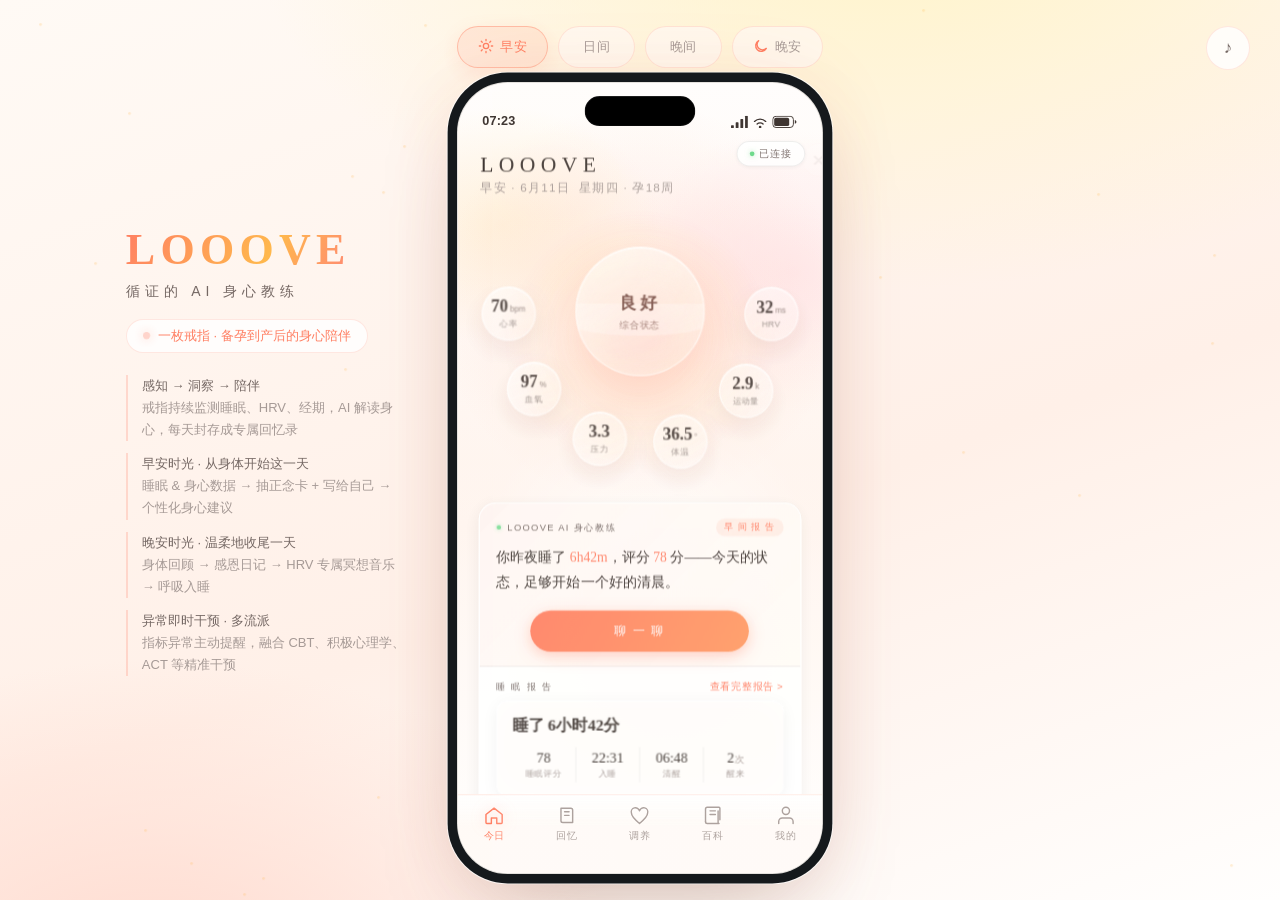
==== index.html @ c113769c "Add index.html redirect for GitHub Pages Co-Authored-By: Claude Opus 4.8 <noreply@anthropic.com>" ====
<!doctype html>
<html lang="zh-CN">
<head>
<meta charset="utf-8">
<meta name="viewport" content="width=device-width,initial-scale=1">
<title>LOOOVE · 循证 AI 身心教练 Demo</title>
<meta http-equiv="refresh" content="0; url=./LOOOVE-demo.html">
<link rel="canonical" href="./LOOOVE-demo.html">
</head>
<body style="font-family:system-ui,'PingFang SC','Microsoft YaHei',sans-serif;text-align:center;padding:64px 20px;color:#5a4a44">
正在进入 LOOOVE Demo……<br>
若没有自动跳转，请点击 <a href="./LOOOVE-demo.html">这里</a>。
</body>
</html>
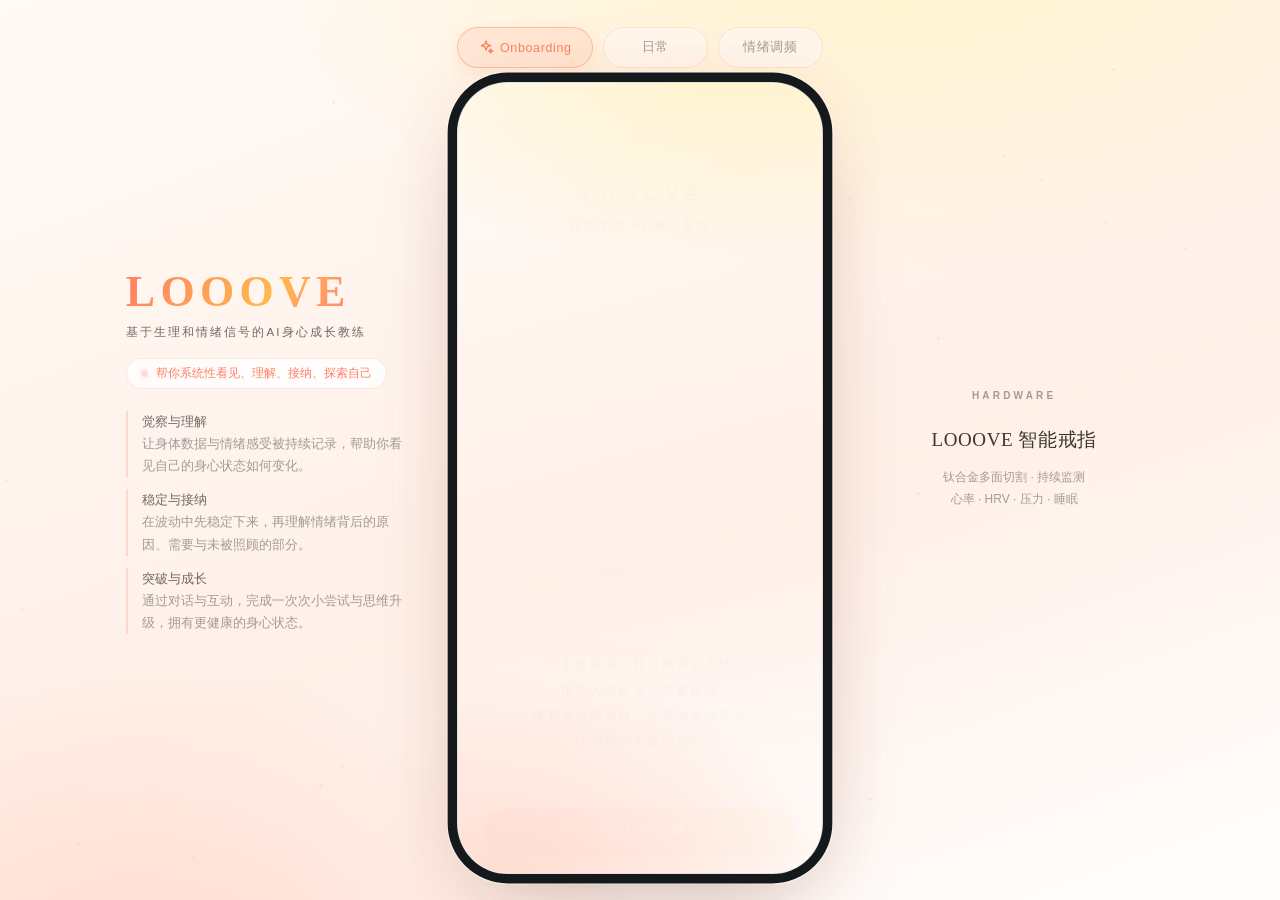
==== commit 4ad19624: "Update LOOOVE demo" ====
--- a/index.html
+++ b/index.html
@@ -3,7 +3,7 @@
 <head>
 <meta charset="utf-8">
 <meta name="viewport" content="width=device-width,initial-scale=1">
-<title>LOOOVE · 循证 AI 身心教练 Demo</title>
+<title>LOOOVE · AI 身心成长教练 Demo</title>
 <meta http-equiv="refresh" content="0; url=./LOOOVE-demo.html">
 <link rel="canonical" href="./LOOOVE-demo.html">
 </head>
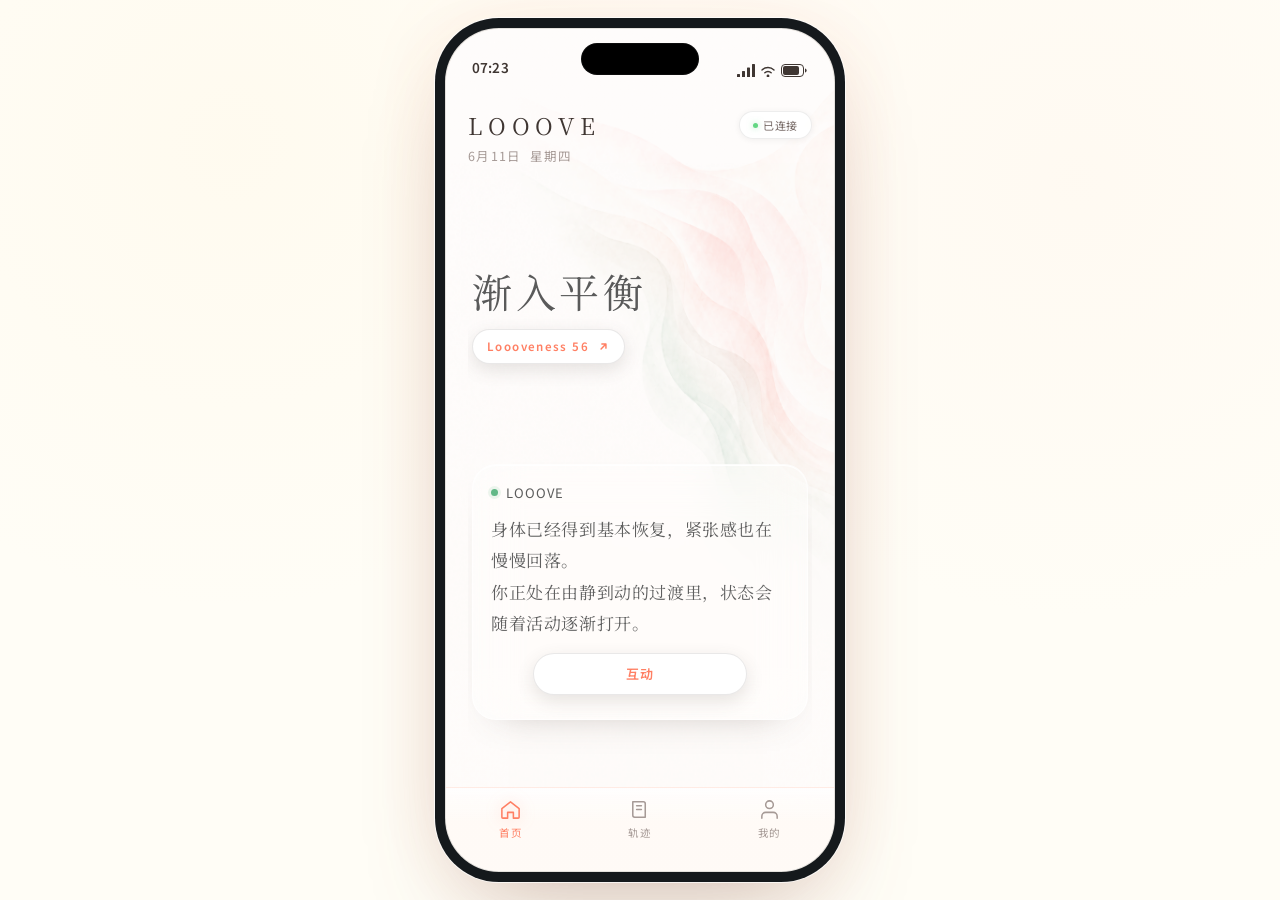
==== commit 39e124f1: "Update mind-body journey and portrait layout" ====
--- a/index.html
+++ b/index.html
@@ -1,14 +1,12810 @@
-<!doctype html>
+<!DOCTYPE html>
 <html lang="zh-CN">
 <head>
-<meta charset="utf-8">
-<meta name="viewport" content="width=device-width,initial-scale=1">
-<title>LOOOVE · AI 身心成长教练 Demo</title>
-<meta http-equiv="refresh" content="0; url=./LOOOVE-demo.html">
-<link rel="canonical" href="./LOOOVE-demo.html">
+<meta charset="UTF-8">
+<meta name="viewport" content="width=device-width, initial-scale=1.0">
+<title>LOOOVE · 循证 AI 身心教练 Demo</title>
+<link href="https://fonts.googleapis.com/css2?family=Cormorant+Garamond:wght@500;600&family=DM+Sans:wght@400;500;600&family=Noto+Serif+SC:wght@300;400;500;700&family=Noto+Sans+SC:wght@300;400;500&display=swap" rel="stylesheet">
+<style>
+:root{
+  --primary:#ff7f63;--secondary:#ffb84d;--accent:#5aa7ff;
+  --bg-deep:#fffaf5;--bg-mid:#fff0e8;
+  --text-primary:#3f3632;--text-secondary:#756864;--text-muted:#a69a96;
+  --glass-bg:rgba(255,255,255,.82);--glass-bg-2:rgba(255,248,243,.72);
+  --glass-border:rgba(255,127,99,.18);
+  --radius-sm:8px;--radius-md:16px;--radius-lg:24px;--radius-full:9999px;
+  --ease-smooth:cubic-bezier(.4,0,.2,1);--ease-bounce:cubic-bezier(.34,1.56,.64,1);
+  --transition-fast:.2s var(--ease-smooth);--transition-base:.4s var(--ease-smooth);
+  --transition-slow:.7s var(--ease-smooth);
+  --serif-en:'Cormorant Garamond',Georgia,serif;--sans-en:'DM Sans','Segoe UI',sans-serif;
+  --serif:'Noto Serif SC',serif;--sans:'Noto Sans SC',sans-serif;
+  --soft-page-bg:
+    radial-gradient(circle at 86% 16%,rgba(238,188,174,.12),transparent 34%),
+    radial-gradient(circle at 16% 72%,rgba(183,207,195,.09),transparent 36%),
+    radial-gradient(circle at 28% 10%,rgba(226,205,171,.08),transparent 30%),
+    linear-gradient(160deg,#fff,#fffdfb 58%,#fffaf7);
+  --wellbeing-sheet-top:25%;
+}
+*{margin:0;padding:0;box-sizing:border-box;-webkit-tap-highlight-color:transparent}
+html,body{height:100%}
+body{font-family:var(--sans);
+  background-color:#fffdf6;
+  background-image:
+    radial-gradient(circle at 18% 16%,rgba(255,238,203,.16),transparent 36%),
+    radial-gradient(circle at 84% 20%,rgba(255,226,211,.12),transparent 34%);
+  color:var(--text-primary);overflow:hidden;display:flex;align-items:center;justify-content:center}
+.stars{display:none;position:fixed;inset:0;pointer-events:none;z-index:0}
+.stars i{position:absolute;width:3px;height:3px;border-radius:50%;background:var(--secondary);
+  opacity:.22;animation:twinkle 4s ease-in-out infinite}
+@keyframes twinkle{0%,100%{opacity:.08;transform:scale(.8)}50%{opacity:.5;transform:scale(1.2)}}
+@keyframes fadeUp{from{opacity:0;transform:translateY(16px)}to{opacity:1;transform:translateY(0)}}
+@keyframes pageEnterStable{from{transform:translateY(10px)}to{transform:translateY(0)}}
+@keyframes slideInRight{from{opacity:0;transform:translateX(40px)}to{opacity:1;transform:translateX(0)}}
+@keyframes slideOutRight{from{opacity:1;transform:translateX(0)}to{opacity:0;transform:translateX(40px)}}
+@keyframes glowPulse{0%,100%{box-shadow:0 0 24px rgba(255,127,99,.22)}50%{box-shadow:0 0 44px rgba(255,127,99,.42)}}
+@keyframes bookBump{0%{transform:scale(1)}40%{transform:scale(1.12) rotate(-2deg)}100%{transform:scale(1)}}
+
+/* ===== 单手机舞台 ===== */
+.stage{display:flex;align-items:center;justify-content:center;min-height:100vh;width:100%;padding:20px;z-index:1}
+.center-col{display:flex;flex-direction:column;align-items:center;justify-content:center;gap:14px;z-index:2}
+
+/* 中英双语：手机外独立语言 Tab，不占用产品界面空间 */
+.language-switch{display:flex;align-items:center;justify-content:center;gap:3px;min-width:188px;
+  padding:4px;border:1px solid rgba(83,65,57,.10);border-radius:var(--radius-full);
+  background:rgba(255,255,255,.68);backdrop-filter:blur(18px) saturate(145%);
+  -webkit-backdrop-filter:blur(18px) saturate(145%);
+  box-shadow:0 12px 32px -22px rgba(84,61,51,.38),inset 0 1px 0 rgba(255,255,255,.92)}
+.language-switch button{min-width:88px;min-height:34px;padding:7px 15px;border:0;border-radius:var(--radius-full);
+  background:transparent;color:#9a8e89;font:600 11.5px/1 var(--sans-en);letter-spacing:.04em;
+  cursor:pointer;transition:color .2s var(--ease-smooth),background .2s var(--ease-smooth),
+  box-shadow .2s var(--ease-smooth),transform .2s var(--ease-smooth)}
+.language-switch button:hover{color:#574b47}
+.language-switch button:active{transform:scale(.97)}
+.language-switch button.on{background:#fff;color:#e66f56;box-shadow:0 4px 14px rgba(104,75,62,.12)}
+.language-switch button:focus-visible{outline:2px solid rgba(255,127,99,.48);outline-offset:2px}
+
+html[lang="en"]{--serif-en:'Cormorant Garamond',Georgia,serif;--sans-en:'DM Sans','Segoe UI',sans-serif;
+  --serif:var(--serif-en);--sans:var(--sans-en)}
+html[lang="en"] .app{font-family:var(--sans-en);letter-spacing:0}
+html[lang="en"] .serif,
+html[lang="en"] .onb-title,
+html[lang="en"] .onb-promise-title,
+html[lang="en"] .growth-title,
+html[lang="en"] .home-consultant-copy{font-family:var(--serif-en)}
+html[lang="en"] .onb-eyebrow,
+html[lang="en"] .sec-title,
+html[lang="en"] .home-brand-sub,
+html[lang="en"] .arc-label,
+html[lang="en"] .arc-key{letter-spacing:.08em}
+html[lang="en"] .onb-title{font-size:clamp(25px,7.2vw,31px);line-height:1.06}
+html[lang="en"] .onb-cover-copy{font-size:14px;line-height:1.95;letter-spacing:.01em}
+html[lang="en"] .onb-option{font-size:12.5px;line-height:1.45;min-height:48px}
+html[lang="en"] .onb-journey-step b{font-size:15px}
+html[lang="en"] .onb-journey-step span{font-size:10.5px}
+html[lang="en"] .home-consultant-copy{font-size:clamp(15px,3.9vw,16.5px);line-height:1.62}
+html[lang="en"] #t-diary .diary-hero h2{
+  font-size:28px;font-weight:600;line-height:1.08;letter-spacing:.025em
+}
+html[lang="en"] #t-diary .growth-title{
+  font-size:17px;font-weight:600;line-height:1.38;letter-spacing:.004em
+}
+html[lang="en"] #t-diary .growth-signal-preview span{font-size:11.5px;line-height:1.5}
+html[lang="en"] #t-diary .growth-summary-line{font-size:12.5px;line-height:1.55}
+html[lang="en"] .tabbar button{font-size:10px;letter-spacing:.01em}
+html[lang="en"] button,
+html[lang="en"] input,
+html[lang="en"] textarea{font-family:var(--sans-en)}
+html[lang="en"] .home-awareness-title{
+  align-self:flex-start;width:auto;max-width:100%;text-align:left;white-space:nowrap;
+  font-family:var(--serif-en);font-size:clamp(32px,9vw,40px);letter-spacing:.035em
+}
+
+/* 手机外选择器组 */
+.fp-group{display:flex;flex-direction:column;align-items:center;gap:9px}
+/* 日间/晚间 直接切换 */
+.fp-mode-row{display:flex;background:rgba(255,255,255,.55);border-radius:var(--radius-full);
+  border:1px solid rgba(0,0,0,.08);padding:3px;gap:2px;
+  box-shadow:0 1px 8px rgba(0,0,0,.06)}
+.fp-mode-btn{padding:7px 22px;border-radius:var(--radius-full);font-size:12px;letter-spacing:.08em;
+  color:var(--text-muted);background:transparent;border:none;cursor:pointer;
+  font-family:var(--sans);transition:all .22s;white-space:nowrap}
+.fp-mode-btn.on{background:white;color:var(--text-primary);
+  box-shadow:0 1px 6px rgba(0,0,0,.1)}
+/* 动线入口 */
+.flow-picker{display:flex;gap:10px;width:390px;max-width:96vw}
+.fp-btn{flex:1;padding:11px 20px;border-radius:var(--radius-full);font-size:12.5px;letter-spacing:.05em;
+  border:none;cursor:pointer;font-family:var(--sans);
+  transition:all var(--transition-base);color:#3d3936;background:#fff;
+  box-shadow:0 2px 14px rgba(118,90,65,.08);
+  white-space:nowrap}
+.fp-btn.on{background:#fff;color:#1f1d1b;
+  box-shadow:0 8px 24px rgba(171,126,84,.16);transform:translateY(-1px)}
+.fp-btn:hover:not(.on){color:#211f1d;box-shadow:0 5px 18px rgba(143,105,73,.12)}
+.fp-label{font-size:9.5px;letter-spacing:.1em;color:var(--text-muted);margin-top:-2px}
+
+/* ===== 手机 ===== */
+.phone-wrap{position:relative}
+.phone{width:390px;height:844px;position:relative;border-radius:54px;background:#fffaf6;
+  border:1px solid rgba(36,45,45,.12);
+  box-shadow:0 0 0 10px #15191c,0 0 0 11px rgba(255,255,255,.7),
+    0 42px 100px -28px rgba(125,91,74,.42),0 0 80px rgba(255,127,99,.14);
+  overflow:hidden;transform-origin:top left}
+.island{position:absolute;top:14px;left:50%;transform:translateX(-50%);
+  width:118px;height:32px;border-radius:20px;background:#000;z-index:90;
+  border:1px solid rgba(255,255,255,.05)}
+.app{position:absolute;inset:0;overflow:hidden;border-radius:54px;font-size:15px;--homeVisual:0;--homeBg:1}
+.app::before{content:'';position:absolute;inset:0;z-index:1;opacity:0;pointer-events:none;
+  background:
+    linear-gradient(180deg,rgba(255,252,249,.08),rgba(255,250,246,0) 28%,rgba(255,247,241,.16) 100%),
+    url('./背景图.png') center 42%/cover no-repeat;
+  transition:opacity .35s var(--ease-smooth)}
+.app.home-visual::before{opacity:calc(var(--homeVisual) * .64)}
+.app.home-visual .app-bg{opacity:var(--homeBg)}
+.app:not(.home-visual)::before{opacity:0;transition:none}
+.app:not(.home-visual) .app-bg{opacity:1;transition:none}
+.app-bg{position:absolute;inset:0;z-index:0;
+  background:var(--soft-page-bg);
+  transition:opacity .35s var(--ease-smooth)}
+.app-bg::after{display:none}
+.statusbar{position:absolute;top:0;left:0;right:0;height:56px;z-index:180;
+  display:flex;align-items:flex-end;justify-content:space-between;
+  padding:0 26px 8px;font-size:13.5px;font-weight:600;letter-spacing:.01em;
+  color:var(--text-primary)}
+.sb-icons{display:flex;align-items:center;gap:5px;color:var(--text-primary)}
+/* 品牌头行 */
+.home-brand-row{display:flex;align-items:center;justify-content:space-between;margin-bottom:4px}
+.home-brand-name{font-family:var(--serif);font-size:23px;font-weight:400;letter-spacing:.25em;color:var(--text-primary)}
+.home-conn-badge{display:flex;align-items:center;gap:5px;padding:5px 13px;
+  border-radius:var(--radius-full);background:rgba(255,255,255,.88);
+  border:1px solid rgba(0,0,0,.07);font-size:11px;color:var(--text-secondary);letter-spacing:.06em;
+  box-shadow:0 1px 6px rgba(0,0,0,.06)}
+.home-conn-badge::before{content:'';width:5px;height:5px;border-radius:50%;
+  flex-shrink:0;background:#62d783;box-shadow:0 0 6px rgba(98,215,131,.55)}
+.home-brand-sub{font-size:12.5px;color:var(--text-muted);letter-spacing:.1em;margin-bottom:4px}
+/* 今日建议 – 纵向计划列表 */
+.home-ext-list{display:flex;flex-direction:column;gap:8px;margin:10px 0 14px}
+.home-ext-item{padding:14px 16px 15px 16px;border-radius:14px;
+  background:linear-gradient(155deg,rgba(255,255,255,.55),rgba(255,248,242,.3));
+  backdrop-filter:blur(30px) saturate(195%);
+  -webkit-backdrop-filter:blur(30px) saturate(195%);
+  border:1px solid rgba(255,255,255,.9);
+  box-shadow:0 8px 24px rgba(180,135,115,.13),inset 0 1px 0 rgba(255,255,255,.92);
+  position:relative}
+/* AI 报告子卡 (可点击进详情, 在 ai-section 内) */
+.ai-report-card{border-radius:12px;padding:14px 16px;
+  background:rgba(255,252,248,.58);
+  backdrop-filter:blur(20px) saturate(160%);
+  -webkit-backdrop-filter:blur(20px) saturate(160%);
+  border:1px solid rgba(255,255,255,.78);
+  box-shadow:0 4px 18px rgba(0,0,0,.06),inset 0 1px 0 rgba(255,255,255,.88);
+  cursor:pointer;transition:background .15s}
+.ai-report-card:active{background:rgba(255,255,255,.95)}
+/* 报告卡标题行：标签 + "查看" 右对齐，同一行 */
+.arc-header-row{display:flex;align-items:center;justify-content:space-between;margin-bottom:8px}
+.arc-header-row .arc-label{margin-bottom:0}
+.arc-header-row .arc-more{margin-top:0;font-size:10.5px}
+.arc-label{font-size:10px;letter-spacing:.18em;color:var(--text-secondary);margin-bottom:8px;
+  font-weight:500;display:flex;align-items:center;gap:7px}
+.arc-main{font-family:var(--serif);font-size:17px;font-weight:600;color:var(--text-primary);margin-bottom:12px}
+.arc-stats{display:flex}
+.arc-stat{flex:1;text-align:center;padding:2px 0}
+.arc-stat+.arc-stat{border-left:1px solid rgba(0,0,0,.06)}
+.arc-val{font-family:var(--serif);font-size:15px;color:var(--text-primary);line-height:1.2;margin-bottom:3px}
+.arc-val small{font-family:var(--sans);font-size:9.5px;color:var(--text-muted);margin-left:1px}
+.arc-key{font-size:8.5px;letter-spacing:.1em;color:var(--text-muted)}
+.arc-more{font-size:11px;color:var(--primary);text-align:right;margin-top:10px;letter-spacing:.04em}
+.arc-note{font-size:12px;color:var(--text-secondary);line-height:1.7;
+  margin-top:10px;padding-top:10px;border-top:1px solid rgba(0,0,0,.055)}
+.arc-note em{font-style:normal;color:var(--primary)}
+.hei-cat{display:inline-flex;align-items:center;
+  padding:2px 10px 3px;border-radius:100px;margin-bottom:8px;
+  font-size:9.5px;letter-spacing:.1em;font-weight:500}
+.cat-food{background:rgba(255,127,99,.12);color:rgba(195,65,42,.88);border:1px solid rgba(255,127,99,.3)}
+.cat-move{background:rgba(255,178,80,.12);color:rgba(182,108,22,.9);border:1px solid rgba(255,178,80,.3)}
+.cat-mood{background:rgba(245,110,148,.12);color:rgba(188,55,92,.88);border:1px solid rgba(245,110,148,.3)}
+.cat-wiki{background:rgba(218,148,172,.12);color:rgba(162,82,115,.88);border:1px solid rgba(218,148,172,.3)}
+.cat-trace{background:rgba(200,158,182,.12);color:rgba(148,82,118,.88);border:1px solid rgba(200,158,182,.3)}
+.hei-title{font-family:var(--serif);font-size:15.5px;font-weight:600;
+  color:var(--text-primary);line-height:1.35;margin-bottom:5px}
+.hei-body{font-size:12.5px;color:var(--text-secondary);line-height:1.75}
+.hei-body em{font-style:normal;color:var(--primary)}
+
+/* ===== Tab 页 ===== */
+.tabpage{position:absolute;top:56px;left:0;right:0;bottom:84px;z-index:10;
+  display:none;flex-direction:column;overflow:hidden;padding:14px 22px 30px;scrollbar-width:none}
+.tabpage::-webkit-scrollbar{display:none}
+.tabpage>*{flex-shrink:0}
+.tabpage.on{display:flex;animation:pageEnterStable .28s var(--ease-smooth)}
+.tabpage>.diary-hero,.tabpage>.prac-head,.tabpage>.wiki-head{position:absolute;top:14px;left:22px;right:22px;z-index:55;margin:0;padding:4px 0 12px}
+.tab-scroll-area{position:absolute;left:22px;right:22px;top:74px;bottom:0;overflow-y:auto;overflow-x:hidden;padding-bottom:30px;scrollbar-width:none}
+.tab-scroll-area::-webkit-scrollbar{display:none}
+/* 百科模块暂时隐藏，保留代码方便后续恢复 */
+#t-wiki,.tabbar button[data-tab="t-wiki"]{display:none!important}
+
+/* 底部导航 */
+.tabbar{position:absolute;left:0;right:0;bottom:0;height:84px;z-index:70;
+  display:flex;align-items:flex-start;padding-top:10px;
+  background:linear-gradient(180deg,rgba(255,255,255,.78),rgba(255,250,246,.98) 40%);
+  border-top:1px solid rgba(255,127,99,.12)}
+.tabbar button{flex:1;background:none;border:none;cursor:pointer;
+  display:flex;flex-direction:column;align-items:center;gap:4px;
+  color:var(--text-muted);font-family:var(--sans);font-size:10.5px;letter-spacing:.05em;
+  transition:color var(--transition-fast)}
+.tabbar button svg{width:23px;height:23px;stroke:currentColor;fill:none;stroke-width:1.6;
+  stroke-linecap:round;stroke-linejoin:round;transition:all var(--transition-fast)}
+.tabbar button.on{color:var(--primary)}
+.tabbar button.on svg{filter:drop-shadow(0 0 8px rgba(255,127,99,.35))}
+
+/* ===== 通用组件 ===== */
+.serif{font-family:var(--serif)}
+.card{background:rgba(255,255,255,.76);border:1px solid var(--glass-border);
+  border-radius:var(--radius-lg);padding:18px;margin-bottom:14px}
+.sec-title{font-size:12px;letter-spacing:.25em;color:var(--text-muted);margin:14px 2px 10px;flex-shrink:0}
+.badge{display:inline-block;font-size:10px;letter-spacing:.12em;padding:3px 10px;
+  border-radius:var(--radius-full);background:rgba(255,127,99,.12);color:var(--primary);
+  border:1px solid rgba(255,127,99,.24)}
+.badge.green{background:rgba(90,167,255,.1);color:var(--accent);border-color:rgba(90,167,255,.24)}
+.badge.rose{background:rgba(255,107,138,.1);color:#ff6b8a;border-color:rgba(255,107,138,.24)}
+.btn{font-family:var(--sans);border:none;cursor:pointer;user-select:none;
+  padding:15px 26px;border-radius:var(--radius-full);font-size:15.5px;font-weight:500;
+  background:linear-gradient(120deg,#ff7f63,#ff9b63);color:#fffaf7;
+  box-shadow:0 8px 28px rgba(255,127,99,.28);
+  transition:transform var(--transition-fast),box-shadow var(--transition-fast);letter-spacing:.05em}
+.btn:hover{transform:translateY(-2px)}
+.btn:active{transform:scale(.97)}
+.btn.ghost{background:transparent;color:var(--text-secondary);box-shadow:none;
+  border:1px solid var(--glass-border);font-weight:400}
+.btn:disabled{opacity:.35;pointer-events:none}
+.btn.sm{padding:10px 20px;font-size:13.5px}
+
+/* Pure color icons for app UI; wiki keeps its original emoji markers. */
+.icon{display:inline-flex;width:20px;height:20px;align-items:center;justify-content:center;
+  color:var(--primary);vertical-align:-4px;flex-shrink:0}
+.icon svg{width:100%;height:100%;stroke:currentColor;fill:none;stroke-width:2;
+  stroke-linecap:round;stroke-linejoin:round}
+.icon.sm{width:16px;height:16px;vertical-align:-3px}
+.icon.lg{width:24px;height:24px}
+.icon.xl{width:58px;height:58px}
+.icon.fill svg .fill{fill:currentColor;stroke:none}
+.fp-btn .icon{margin-right:6px}
+.hs-ico,.ts-ico,.e-moon,.ci-ico,.p-ico,.mm-ico,.emo,.pi-ico,.gn-moon{color:var(--primary)}
+
+/* Toast */
+.toast{position:absolute;left:50%;bottom:110px;transform:translateX(-50%) translateY(20px);
+  z-index:95;padding:12px 22px;border-radius:var(--radius-full);font-size:13.5px;
+  background:rgba(63,54,50,.95);border:1px solid rgba(255,127,99,.35);color:#fffaf7;
+  opacity:0;pointer-events:none;transition:all .45s var(--ease-smooth);white-space:nowrap;
+  box-shadow:0 10px 40px rgba(0,0,0,.5)}
+.toast.show{opacity:1;transform:translateX(-50%) translateY(0)}
+.toast b{color:var(--primary);font-weight:500}
+
+/* ===== 健康球体仪表盘 ===== */
+.health-sphere-wrap{display:flex;flex-direction:column;align-items:center;margin-bottom:14px;margin-top:0}
+.health-sphere{position:relative;width:340px;height:304px;flex-shrink:0}
+.health-sphere::before{content:'';position:absolute;left:24px;right:24px;top:4px;bottom:8px;border-radius:50%;
+  background:
+    radial-gradient(circle at 50% 48%,rgba(255,151,137,.14),rgba(255,200,190,.09) 38%,rgba(255,255,255,0) 74%),
+    radial-gradient(circle at 32% 42%,rgba(255,226,168,.18),rgba(255,255,255,0) 62%),
+    radial-gradient(circle at 64% 42%,rgba(255,190,202,.08),rgba(255,255,255,0) 64%);
+  filter:blur(18px);opacity:.95}
+.hs-center{position:absolute;left:101px;top:48px;width:138px;height:138px;border-radius:50%;
+  background:linear-gradient(155deg,rgba(255,255,255,.66),rgba(255,241,232,.28));
+  border:1px solid rgba(255,255,255,.7);
+  -webkit-backdrop-filter:blur(16px);backdrop-filter:blur(16px);
+  box-shadow:inset 0 1px 1px rgba(255,255,255,.82),0 22px 48px rgba(255,127,99,.16);
+  display:flex;flex-direction:column;align-items:center;justify-content:center;gap:5px;cursor:pointer;overflow:hidden}
+.hs-center::before{content:'';position:absolute;left:-12px;right:-12px;top:60px;height:34px;
+  background:rgba(255,255,255,.26);border-radius:0 0 50% 50%}
+.hsc-status{position:relative;font-family:var(--serif);font-size:18px;font-weight:700;color:#7a5046;letter-spacing:.18em}
+.hsc-sub{position:relative;font-size:10px;color:rgba(122,80,70,.72);letter-spacing:.06em}
+.hs-ring,.hs-ring2{display:none}
+/* 气泡漂浮动画 */
+@keyframes floatA{0%,100%{transform:translateY(0)}50%{transform:translateY(-5px)}}
+@keyframes floatB{0%,100%{transform:translateY(-3px)}50%{transform:translateY(4px)}}
+@keyframes floatC{0%,100%{transform:translateY(3px)}50%{transform:translateY(-4px)}}
+@keyframes floatD{0%,100%{transform:translateY(-2px)}55%{transform:translateY(5px)}}
+.hs-center{animation:floatB 6.2s ease-in-out infinite}
+.hs-bubble{position:absolute;width:58px;height:58px;border-radius:50%;
+  background:linear-gradient(150deg,rgba(255,255,255,.6),rgba(255,246,238,.26));
+  border:1px solid rgba(255,255,255,.7);
+  -webkit-backdrop-filter:blur(14px);backdrop-filter:blur(14px);
+  box-shadow:inset 0 1px 1px rgba(255,255,255,.8),0 12px 28px rgba(154,93,71,.12);
+  display:flex;flex-direction:column;align-items:center;justify-content:center;gap:1px;
+  transition:all var(--transition-fast);cursor:default}
+.hs-bubble:hover{border-color:rgba(255,255,255,.7);transform:scale(1.05)}
+.hsb-val{font-family:var(--serif);font-size:18px;font-weight:700;line-height:1;color:#463a36}
+.hsb-val small{font-family:var(--sans);font-size:8.5px;font-weight:400;color:#8e7e78;margin-left:2px}
+.hsb-label{font-size:9px;color:#9b8f8a;letter-spacing:.04em;margin-top:3px}
+.sphere-hint{display:none}
+
+/* ===== 首页自我入口 ===== */
+#t-home{padding:0 0 30px}
+#home-morn,#home-eve{position:relative;height:100%;min-height:0;padding-top:0;overflow:hidden}
+#home-morn>.greet-row,#home-eve>.greet-row{position:absolute!important;top:24px;left:22px;right:22px;z-index:55;margin:0}
+#home-morn>.greet-row .app-conn,#home-eve>.greet-row .app-conn{top:2px}
+.diary-hero .app-conn,.wiki-head .app-conn,.prac-head .app-conn{top:2px}
+.home-scroll-area{position:absolute;left:0;right:0;top:104px;bottom:0;overflow-y:hidden;overflow-x:hidden;
+  padding:0 22px 30px;scrollbar-width:none;overscroll-behavior:none;touch-action:none}
+.home-scroll-area::-webkit-scrollbar{display:none}
+.home-orbit-wrap{position:relative;height:600px;margin:0;display:flex;flex-direction:column;align-items:stretch;--homeGather:0}
+.home-orbit-scene{position:relative;width:100%;height:100%;margin:0;overflow:hidden;border-radius:0}
+.home-figure{display:none;position:absolute;inset:0;width:100%;height:100%;pointer-events:none}
+.home-figure img{width:100%;height:100%;object-fit:cover;object-position:center top;display:block;
+  filter:saturate(.98) contrast(.98)}
+.home-figure::after{content:'';position:absolute;inset:0;
+  background:linear-gradient(180deg,rgba(255,250,246,.08) 0%,rgba(255,250,246,0) 36%,rgba(255,247,241,.5) 100%);
+  pointer-events:none}
+.home-orbit-btn{position:absolute;width:98px;height:98px;border-radius:50%;border:1px solid rgba(255,255,255,.78);
+  background:linear-gradient(145deg,rgba(255,255,255,.58),rgba(255,245,239,.28));
+  -webkit-backdrop-filter:blur(20px) saturate(155%);backdrop-filter:blur(20px) saturate(155%);
+  box-shadow:inset 0 1px 0 rgba(255,255,255,.82),0 14px 30px -24px rgba(125,91,74,.62);
+  color:#625753;font-size:12.5px;line-height:1.42;font-family:var(--serif);font-weight:700;letter-spacing:.08em;
+  display:flex;align-items:center;justify-content:center;text-align:center;padding:0 14px;cursor:pointer;
+  transition:background .25s,opacity .18s linear;will-change:transform,opacity;
+  opacity:calc(1 - var(--homeGather))}
+.home-orbit-btn:hover{border-color:rgba(255,255,255,.78)}
+.home-orbit-btn.body{left:0;top:160px;animation:homeOrbFloatA 6.8s ease-in-out infinite}
+.home-orbit-btn.mind{right:0;top:216px;animation:homeOrbFloatB 7.4s ease-in-out infinite .55s}
+.home-orbit-btn.question{left:0;bottom:76px;animation:homeOrbFloatC 7.1s ease-in-out infinite .25s}
+.home-orbit-btn.explore{right:0;bottom:16px;animation:homeOrbFloatD 7.8s ease-in-out infinite .8s}
+.home-orbit-btn.xiaoha{left:48%;top:280px;transform:translateX(-50%);
+  animation:homeOrbFloatX 7.2s ease-in-out infinite .35s}
+.home-orbit-wrap.gathering .home-orbit-btn{animation:none}
+.home-awareness-card{position:absolute;inset:0;display:flex;flex-direction:column;align-items:flex-start;
+  padding:36px 4px 26px;color:#5a5a5a;font-family:var(--serif)}
+.home-awareness-status{margin-top:42px;display:flex;flex-direction:column;align-items:flex-start}
+.home-awareness-title{border:0;background:transparent;padding:0;color:#5a5a5a;font-family:var(--serif);
+  font-size:clamp(31px,9vw,40px);font-weight:400;letter-spacing:.09em;line-height:1.2;cursor:pointer;
+  text-shadow:0 1px 0 rgba(255,255,255,.86);transition:transform .22s var(--ease-smooth),color .22s var(--ease-smooth)}
+.home-awareness-title:hover{color:#3f3f3f;transform:translateY(-1px)}
+.home-awareness-title:active{transform:scale(.98)}
+.home-awareness-score{display:inline-flex;align-items:center;gap:8px;margin-top:14px;padding:8px 14px 9px;
+  border:1px solid rgba(76,68,64,.12);border-radius:var(--radius-full);background:#fff;
+  color:var(--primary);font-family:var(--sans);font-size:11.5px;font-weight:600;letter-spacing:.12em;cursor:pointer;
+  box-shadow:0 6px 18px rgba(79,68,63,.14),inset 0 1px 0 rgba(255,255,255,.96);
+  transition:transform .2s ease,background .2s ease,color .2s ease,box-shadow .2s ease}
+.home-awareness-score:hover{background:#fff;color:#ee6f55;transform:translateY(-1px);box-shadow:0 9px 22px rgba(79,68,63,.18),inset 0 1px 0 rgba(255,255,255,.96)}
+.home-awareness-score:active{transform:scale(.97)}
+.home-awareness-score svg{width:13px;height:13px;fill:none;stroke:currentColor;stroke-width:1.8;
+  stroke-linecap:round;stroke-linejoin:round}
+.home-consultant{margin-top:100px;width:100%;padding:18px 18px 24px;display:flex;flex-direction:column;
+  align-items:stretch;background:rgba(255,255,255,.30);border:1px solid rgba(255,255,255,.56);border-radius:24px;
+  box-shadow:0 16px 38px -28px rgba(86,72,66,.42),inset 0 1px 0 rgba(255,255,255,.9);
+  -webkit-backdrop-filter:blur(22px) saturate(140%);backdrop-filter:blur(22px) saturate(140%)}
+.home-consultant-label{margin-bottom:11px;color:#5c5c5c;font-family:var(--sans);
+  font-size:13px;font-weight:400;letter-spacing:.08em;display:flex;align-items:center;gap:8px}
+.home-consultant-label::before{content:"";width:7px;height:7px;flex:0 0 7px;border-radius:50%;
+  background:#62b887;box-shadow:0 0 0 3px rgba(98,184,135,.12)}
+.home-consultant-copy{min-height:7.4em;color:#5f5f5f;font-size:clamp(15px,4.1vw,17px);line-height:1.85;letter-spacing:.035em}
+.home-consultant-next{align-self:center;width:72%;min-width:0;height:42px;margin-top:14px;padding:0 15px;border:1px solid rgba(76,68,64,.12);
+  border-radius:999px;background:#fff;color:var(--primary);display:inline-flex;align-items:center;
+  justify-content:center;gap:0;font-family:var(--sans);font-size:13px;font-weight:600;letter-spacing:.08em;cursor:pointer;
+  box-shadow:0 6px 18px rgba(79,68,63,.14),inset 0 1px 0 rgba(255,255,255,.96);
+  transition:transform .2s var(--ease-smooth),background .2s ease,color .2s ease,box-shadow .2s ease}
+.home-consultant-next:hover{background:#fff;color:#ee6f55;transform:translateY(-1px);box-shadow:0 9px 22px rgba(79,68,63,.18),inset 0 1px 0 rgba(255,255,255,.96)}
+.home-consultant-next:active{transform:scale(.96)}
+.home-consultant-next svg{width:13px;height:13px;flex:0 0 13px;fill:none;stroke:currentColor;stroke-width:1.8;
+  stroke-linecap:round;stroke-linejoin:round}
+.home-awareness-placeholder-body{position:absolute;inset:118px 24px 30px}
+
+/* ===== 互动 · Personalized Life Consultant ===== */
+#homeAwarenessPlaceholder{padding:0;--consultant-ink:#5f5f5f;--consultant-muted:#9a918d;--consultant-accent:var(--primary);background:
+  radial-gradient(circle at 92% 8%,rgba(244,190,174,.15),transparent 31%),
+  radial-gradient(circle at 4% 58%,rgba(181,207,194,.1),transparent 34%),
+  linear-gradient(168deg,#fff 0%,#fffdfb 58%,#fff8f4 100%)}
+#homeAwarenessPlaceholder .sr-topbar{height:56px;background:transparent;
+  border-bottom:0}
+#homeAwarenessPlaceholder .sr-toptitle{font-family:var(--sans);font-size:14px;font-weight:700;letter-spacing:.12em}
+.consultant-search-btn{width:28px;height:36px;flex:0 0 28px;border:0;background:transparent;color:var(--consultant-ink);display:flex;align-items:center;justify-content:center;cursor:pointer;padding:0;transition:color .2s ease,transform .2s ease}
+.consultant-search-btn:hover{color:var(--consultant-accent);transform:translateY(-1px)}
+.consultant-search-btn:active{transform:scale(.94)}
+.consultant-search-btn svg{width:18px;height:18px;fill:none;stroke:currentColor;stroke-width:1.7;stroke-linecap:round;stroke-linejoin:round}
+.consultant-agent-presence{display:flex;align-items:center;justify-content:center;gap:5px;margin-top:4px;
+  color:var(--consultant-muted);font-size:8.5px;font-weight:500;letter-spacing:.08em}
+.consultant-agent-presence i{width:5px;height:5px;border-radius:50%;background:#63bd86;
+  box-shadow:0 0 0 3px rgba(99,189,134,.11)}
+.home-awareness-placeholder-body.consultant-agent-body{inset:120px 0 0;overflow:hidden}
+.consultant-agent-feed{position:absolute;inset:0 0 78px;overflow-y:auto;overflow-x:hidden;
+  padding:14px 20px 34px;scrollbar-width:none;overscroll-behavior:contain;
+  color:var(--consultant-ink);font-family:var(--serif)}
+.consultant-agent-feed::-webkit-scrollbar{display:none}
+.consultant-day-marker{display:flex;justify-content:center;margin:2px 0 18px}
+.consultant-day-marker span{padding:5px 12px;border-radius:999px;background:rgba(255,255,255,.56);color:var(--consultant-muted);
+  font-family:var(--sans);font-size:9px;font-weight:500;letter-spacing:.08em;box-shadow:0 6px 18px rgba(110,88,78,.06)}
+.consultant-agent-message{margin-bottom:18px;animation:consultantMessageIn .38s var(--ease-smooth) both}
+.consultant-agent-meta{display:flex;align-items:center;gap:8px;margin:0 2px 8px;color:var(--consultant-muted);font-family:var(--sans);font-size:10px;letter-spacing:.06em}
+.consultant-agent-avatar{width:22px;height:22px;border-radius:50%;display:flex;align-items:center;justify-content:center;
+  background:rgba(255,255,255,.46);border:1px solid rgba(255,255,255,.82);color:var(--consultant-accent)}
+.consultant-agent-avatar svg{width:12px;height:12px;fill:none;stroke:currentColor;stroke-width:1.6;stroke-linecap:round;stroke-linejoin:round}
+.consultant-agent-meta b{font-weight:700;color:var(--consultant-ink)}
+.consultant-agent-meta time{margin-left:auto;color:var(--consultant-muted);font-size:8.5px}
+.consultant-agent-feed .consultant-keyword{display:inline;margin:0;color:var(--consultant-accent);font-weight:400;font-style:normal}
+.consultant-dispatch-card,.consultant-analysis-card{position:relative;overflow:hidden;padding:18px 16px;border-radius:24px;background:rgba(255,255,255,.68);
+  backdrop-filter:blur(22px);-webkit-backdrop-filter:blur(22px);border:1px solid rgba(255,255,255,.94);
+  box-shadow:0 14px 34px rgba(110,88,78,.11),inset 0 1px 0 rgba(255,255,255,.96)}
+.consultant-report-kicker{display:flex;align-items:center;justify-content:space-between;margin-bottom:6px;
+  color:var(--consultant-accent);font-family:var(--sans);font-size:9px;font-weight:700;letter-spacing:.14em}
+.consultant-report-kicker span{color:var(--consultant-muted);font-size:8px;font-weight:500;letter-spacing:.06em}
+.consultant-report-title{font-family:var(--serif);font-size:14px;font-weight:600;line-height:1.45;color:var(--consultant-ink);white-space:nowrap;letter-spacing:0}
+.consultant-report-dashboard{display:flex;flex-direction:column;gap:8px;margin-top:15px}
+.consultant-primary-metrics{display:grid;grid-template-columns:repeat(2,1fr);gap:8px}
+.consultant-primary-metric{min-width:0;min-height:68px;padding:10px 14px;background:transparent;display:flex;flex-direction:column;justify-content:center}
+.consultant-primary-metric+ .consultant-primary-metric{border-left:1px solid rgba(95,95,95,.10)}
+.consultant-data-label{color:var(--consultant-muted);font-family:var(--sans);font-size:10.5px;font-weight:500;letter-spacing:.02em;white-space:nowrap}
+.consultant-primary-value{margin-top:6px;color:var(--consultant-ink);font-family:var(--sans);font-size:22px;line-height:1;font-weight:600;letter-spacing:-.03em;white-space:nowrap}
+.consultant-primary-value small{margin-left:2px;color:var(--consultant-muted);font-size:10px;font-weight:500;letter-spacing:0}
+.consultant-secondary-metrics{display:grid;grid-template-columns:repeat(3,1fr);gap:1px;padding:13px 0 4px;border-top:1px solid rgba(95,95,95,.10);background:transparent}
+.consultant-secondary-metric{min-width:0;padding:0 6px;text-align:center;border-left:1px solid rgba(95,95,95,.10)}
+.consultant-secondary-metric:first-child{border-left:0}
+.consultant-secondary-value{margin-top:6px;color:var(--consultant-ink);font-family:var(--sans);font-size:16px;line-height:1;font-weight:600;white-space:nowrap}
+.consultant-secondary-value small{margin-left:2px;color:var(--consultant-muted);font-size:9px;font-weight:500}
+.consultant-report-insight{margin-top:12px;padding-top:11px;border-top:1px solid rgba(95,95,95,.10)}
+.consultant-user-row{display:flex;justify-content:flex-end;margin:20px 0 17px;animation:consultantMessageIn .34s var(--ease-smooth) both}
+.consultant-user-wrap{max-width:80%}
+.consultant-user-name{text-align:right;margin:0 5px 6px;color:var(--consultant-muted);font-family:var(--sans);font-size:8.5px;letter-spacing:.08em}
+.consultant-user-bubble{padding:12px 15px;border-radius:20px 20px 5px 20px;background:rgba(255,127,99,.12);color:var(--consultant-accent);
+  border:1px solid rgba(255,127,99,.08);backdrop-filter:blur(22px);-webkit-backdrop-filter:blur(22px);
+  font-family:var(--serif);font-size:13px;font-weight:600;line-height:1.55;box-shadow:0 10px 24px rgba(139,91,75,.10)}
+.consultant-evidence{display:grid;gap:0;margin:0}
+.consultant-evidence-item{display:block;padding:13px 0;background:transparent;border-top:1px solid rgba(95,95,95,.10)}
+.consultant-evidence-item:first-child{border-top:0;padding-top:0}
+.consultant-section-label{color:var(--consultant-accent);font-family:var(--sans);font-size:11px;font-weight:700;letter-spacing:.08em}
+.consultant-evidence-item span{display:block;margin-top:7px;}
+.consultant-evidence-item span,.consultant-hypothesis p,.consultant-report-insight,.consultant-proactive-copy,.consultant-mantra-card footer,.consultant-inline-agent{color:var(--consultant-ink);font-family:var(--sans);font-size:13px;font-weight:400;line-height:1.7}
+.consultant-hypothesis{margin-top:0;padding:13px 0 0;border-radius:0;background:transparent;
+  border-left:0;border-top:1px solid rgba(95,95,95,.10)}
+.consultant-hypothesis p{margin-top:7px}
+.consultant-intervention-board{margin-top:13px;padding-top:13px;border-top:1px solid rgba(95,95,95,.10)}
+.consultant-mantra-card{position:relative;overflow:hidden;margin-top:10px;padding:18px 17px 17px;border-radius:18px;border:1px solid rgba(255,255,255,.96);
+  background:linear-gradient(145deg,rgba(255,255,255,.84),rgba(255,244,239,.68));
+  box-shadow:0 12px 30px rgba(139,91,75,.10),inset 0 1px 0 rgba(255,255,255,.98)}
+.consultant-mantra-card::before{content:"“";position:absolute;right:13px;top:-10px;color:rgba(255,127,99,.10);font-family:var(--serif);font-size:72px;line-height:1}
+.consultant-mantra-kicker{position:relative;color:var(--consultant-muted);font-family:var(--sans);font-size:9px;font-weight:600;letter-spacing:.12em}
+.consultant-mantra-card p{position:relative;margin-top:8px;color:var(--consultant-ink);font-family:var(--serif);font-size:18px;font-weight:500;line-height:1.65;letter-spacing:.03em;white-space:nowrap}
+.consultant-mantra-card footer{position:relative;margin-top:10px;padding-top:0;border-top:0}
+.consultant-proactive-message{margin-top:34px}
+.consultant-proactive-card{position:relative;overflow:hidden;padding:21px 18px 18px;border-radius:26px;
+  background:linear-gradient(145deg,rgba(255,250,247,.92),rgba(247,232,225,.72));
+  border:1px solid rgba(255,255,255,.94);box-shadow:0 16px 38px rgba(110,88,78,.13),inset 0 1px 0 rgba(255,255,255,.98)}
+.consultant-proactive-card::after{content:"";position:absolute;width:116px;height:116px;right:-49px;top:-56px;border-radius:50%;
+  border:22px solid rgba(255,255,255,.25);pointer-events:none}
+.consultant-proactive-kicker{position:relative;z-index:1;display:flex;align-items:center;gap:7px;margin-bottom:10px;
+  color:var(--consultant-muted);font-family:var(--sans);font-size:9px;font-weight:600;letter-spacing:.12em}
+.consultant-proactive-kicker::before{content:"";width:6px;height:6px;border-radius:50%;background:var(--consultant-accent);
+  box-shadow:0 0 0 4px rgba(255,127,99,.09)}
+.consultant-proactive-title{position:relative;z-index:1;margin:0;color:var(--consultant-ink);font-family:var(--serif);
+  font-size:18px;font-weight:500;line-height:1.55;letter-spacing:.02em}
+.consultant-proactive-copy{position:relative;z-index:1;margin-top:7px}
+.consultant-taste-message{margin-top:28px}
+.consultant-taste-card{position:relative;overflow:hidden;padding:19px 17px 18px;border-radius:24px;
+  background:rgba(255,255,255,.72);border:1px solid rgba(255,255,255,.94);
+  box-shadow:0 14px 34px rgba(110,88,78,.11),inset 0 1px 0 rgba(255,255,255,.96)}
+.consultant-taste-kicker{color:var(--consultant-accent);font-family:var(--sans);font-size:9px;font-weight:700;letter-spacing:.14em}
+.consultant-taste-signal,.consultant-taste-practice p{color:var(--consultant-ink);font-family:var(--sans);font-size:13px;font-weight:400;line-height:1.7}
+.consultant-taste-signal{margin:0}
+.consultant-taste-practice{margin-top:13px;padding-top:13px;border-top:1px solid rgba(95,95,95,.10)}
+.consultant-taste-recommendation{margin-top:10px;padding:15px 14px 14px;border-radius:18px;background:rgba(255,255,255,.82);box-shadow:0 9px 24px rgba(110,88,78,.10),inset 0 1px 0 rgba(255,255,255,.98)}
+.consultant-taste-recommendation h3{margin:0;color:var(--consultant-ink);font-family:var(--serif);font-size:15px;font-weight:600;line-height:1.5;letter-spacing:.02em}
+.consultant-taste-recommendation p{margin-top:7px}
+.consultant-sleep-music-button{position:relative;z-index:1;width:100%;margin-top:17px;padding:13px 13px;border:0;border-radius:19px;
+  display:grid;grid-template-columns:42px 1fr;align-items:center;gap:12px;text-align:left;cursor:pointer;color:var(--consultant-ink);
+  background:rgba(255,255,255,.82);box-shadow:0 9px 24px rgba(110,88,78,.10),inset 0 1px 0 rgba(255,255,255,.98);
+  transition:transform .2s var(--ease-smooth),box-shadow .2s ease,background .2s ease}
+.consultant-sleep-music-button:hover{transform:translateY(-1px);box-shadow:0 12px 28px rgba(110,88,78,.13),inset 0 1px 0 rgba(255,255,255,.98)}
+.consultant-sleep-music-button:active{transform:scale(.985)}
+.consultant-sleep-play{width:42px;height:42px;border-radius:50%;display:flex;align-items:center;justify-content:center;
+  background:var(--consultant-accent);color:#fff;box-shadow:0 7px 16px rgba(255,127,99,.22)}
+.consultant-sleep-play::before{content:"";width:0;height:0;margin-left:3px;border-top:5px solid transparent;border-bottom:5px solid transparent;border-left:8px solid currentColor}
+.consultant-sleep-wave{display:none;height:16px;align-items:center;gap:2px}
+.consultant-sleep-wave i{display:block;width:2px;height:6px;border-radius:999px;background:currentColor}
+.consultant-sleep-music-button.playing .consultant-sleep-play::before{display:none}
+.consultant-sleep-music-button.playing .consultant-sleep-wave{display:flex}
+.consultant-sleep-music-button.playing .consultant-sleep-wave i{animation:consultantSleepWave .9s ease-in-out infinite}
+.consultant-sleep-music-button.playing .consultant-sleep-wave i:nth-child(2){animation-delay:.12s}
+.consultant-sleep-music-button.playing .consultant-sleep-wave i:nth-child(3){animation-delay:.24s}
+.consultant-sleep-music-button.playing .consultant-sleep-wave i:nth-child(4){animation-delay:.36s}
+.consultant-sleep-music-button.playing .consultant-sleep-wave i:nth-child(5){animation-delay:.48s}
+.consultant-sleep-music-copy{min-width:0;font-family:var(--sans)}
+.consultant-sleep-music-label,.consultant-sleep-music-name{display:block}
+.consultant-sleep-music-label{color:var(--consultant-accent);font-size:8.5px;font-weight:700;letter-spacing:.12em}
+.consultant-sleep-music-name{margin-top:4px;font-family:var(--serif);font-size:15px;font-weight:600;line-height:1.25}
+.consultant-breath-line-preview{width:100%;margin-top:10px;padding:10px;border:0;border-radius:20px;display:grid;grid-template-columns:58px 1fr;align-items:center;gap:12px;text-align:left;cursor:pointer;color:var(--consultant-ink);background:rgba(255,255,255,.88);box-shadow:0 10px 27px rgba(110,88,78,.10),inset 0 1px 0 rgba(255,255,255,.98);transition:transform .2s var(--ease-smooth),box-shadow .2s ease}
+.consultant-breath-line-preview:hover{transform:translateY(-1px);box-shadow:0 13px 30px rgba(110,88,78,.14),inset 0 1px 0 rgba(255,255,255,.98)}
+.consultant-breath-line-preview:active{transform:scale(.985)}
+.consultant-breath-line-thumb{width:58px;height:76px;overflow:hidden;border-radius:14px;background:#f7f4ef;box-shadow:0 8px 20px rgba(90,72,64,.10)}
+.consultant-breath-line-thumb img{width:100%;height:100%;display:block;object-fit:cover}
+.consultant-breath-line-copy{min-width:0;font-family:var(--sans)}
+.consultant-breath-line-label{display:block;color:var(--consultant-accent);font-size:8.5px;font-weight:700;letter-spacing:.12em}
+.consultant-breath-line-title{display:block;margin-top:5px;font-family:var(--serif);font-size:14px;font-weight:600;line-height:1.45}
+.consultant-drawing-user{margin-top:22px}
+.consultant-drawing-user .consultant-user-wrap{width:58%;max-width:58%}
+.consultant-drawing-bubble{margin:0;padding:6px;border-radius:22px 22px 6px 22px;overflow:hidden;background:rgba(255,255,255,.9);border:1px solid rgba(255,255,255,.96);box-shadow:0 12px 28px rgba(110,88,78,.12),inset 0 1px 0 rgba(255,255,255,.98)}
+.consultant-drawing-bubble img{display:block;width:100%;aspect-ratio:4/5;object-fit:cover;border-radius:17px 17px 4px 17px}
+.consultant-drawing-bubble figcaption{padding:8px 7px 5px;color:var(--consultant-muted);font-family:var(--sans);font-size:9px;font-weight:600;letter-spacing:.08em;text-align:left}
+.consultant-breath-feedback-message{margin-top:2px}
+.consultant-breath-feedback-card{padding:18px 17px 17px;border-radius:24px;background:rgba(255,255,255,.72);border:1px solid rgba(255,255,255,.94);box-shadow:0 14px 34px rgba(110,88,78,.11),inset 0 1px 0 rgba(255,255,255,.96)}
+.consultant-breath-feedback-kicker{color:var(--consultant-accent);font-family:var(--sans);font-size:9px;font-weight:700;letter-spacing:.14em}
+.consultant-breath-feedback-card h3{margin:8px 0 0;color:var(--consultant-ink);font-family:var(--serif);font-size:18px;font-weight:500;line-height:1.55;letter-spacing:.02em}
+.consultant-breath-feedback-card p{margin-top:7px;color:var(--consultant-ink);font-family:var(--sans);font-size:13px;font-weight:400;line-height:1.7}
+.consultant-card-draw-preview{width:100%;margin-top:10px;padding:12px;border:0;border-radius:20px;display:grid;grid-template-columns:54px 1fr;
+  align-items:center;gap:12px;text-align:left;cursor:pointer;color:var(--consultant-ink);background:rgba(255,255,255,.88);
+  box-shadow:0 10px 27px rgba(110,88,78,.10),inset 0 1px 0 rgba(255,255,255,.98);transition:transform .2s var(--ease-smooth),box-shadow .2s ease}
+.consultant-card-draw-preview:hover{transform:translateY(-1px);box-shadow:0 13px 30px rgba(110,88,78,.14),inset 0 1px 0 rgba(255,255,255,.98)}
+.consultant-card-draw-preview:active{transform:scale(.985)}
+.consultant-card-draw-mini{position:relative;width:48px;height:62px;border-radius:10px;overflow:hidden;background:linear-gradient(155deg,#fffaf6,#f5ddd1);
+  box-shadow:3px 4px 0 rgba(222,194,181,.52),6px 7px 0 rgba(255,255,255,.76)}
+.consultant-card-draw-mini img{width:100%;height:100%;display:block;object-fit:cover}
+.consultant-card-draw-copy{min-width:0;font-family:var(--sans)}
+.consultant-card-draw-label{display:block;color:var(--consultant-accent);font-size:8.5px;font-weight:700;letter-spacing:.12em}
+.consultant-card-draw-title{display:block;margin-top:5px;font-family:var(--serif);font-size:14px;font-weight:600;line-height:1.45}
+.consultant-report-title,.consultant-mantra-card p,.consultant-proactive-title,.consultant-sleep-music-name,.consultant-breath-line-title,.consultant-breath-feedback-card h3,.consultant-taste-recommendation h3,.consultant-card-draw-title{color:var(--consultant-ink);font-family:var(--serif);font-size:14px;font-weight:600;line-height:1.45;letter-spacing:0}
+.consultant-reflection-modal{position:absolute;inset:0;z-index:260;display:flex;align-items:flex-end;justify-content:center;padding:62px 10px 10px;
+  background:rgba(247,241,237,.58);backdrop-filter:blur(18px);-webkit-backdrop-filter:blur(18px);opacity:0;visibility:hidden;pointer-events:none;
+  transition:opacity .32s var(--ease-smooth),visibility .32s}
+.consultant-reflection-modal.on{opacity:1;visibility:visible;pointer-events:auto}
+.consultant-reflection-sheet{position:relative;width:100%;max-height:100%;overflow-y:auto;padding:17px 17px 20px;border-radius:30px 30px 43px 43px;
+  color:var(--consultant-ink);background:linear-gradient(165deg,rgba(255,255,255,.98),rgba(255,247,242,.96));
+  border:1px solid rgba(255,255,255,.98);box-shadow:0 22px 54px rgba(90,72,64,.18),inset 0 1px 0 #fff;scrollbar-width:none}
+.consultant-reflection-sheet::-webkit-scrollbar{display:none}
+.consultant-reflection-header{display:flex;align-items:center;justify-content:space-between;margin-bottom:10px}
+.consultant-reflection-header span{font-family:var(--sans);font-size:9px;font-weight:700;letter-spacing:.14em;color:var(--consultant-muted)}
+.consultant-reflection-close{width:34px;height:34px;border:0;border-radius:50%;display:flex;align-items:center;justify-content:center;cursor:pointer;
+  color:var(--consultant-ink);background:#fff;box-shadow:0 5px 15px rgba(90,72,64,.09);font-size:18px;font-weight:300}
+.consultant-reflection-progress{display:flex;gap:5px;margin-bottom:14px}
+.consultant-reflection-progress i{height:3px;flex:1;border-radius:99px;background:rgba(95,95,95,.10);transition:background .3s ease}
+.consultant-reflection-progress i.on{background:var(--consultant-accent)}
+.consultant-reflection-stage{display:none;flex-direction:column;align-items:center;text-align:center}
+.consultant-reflection-stage.on{display:flex}
+.consultant-reflection-eyebrow{color:var(--consultant-accent);font-family:var(--sans);font-size:9px;font-weight:700;letter-spacing:.14em}
+.consultant-reflection-stage h2{max-width:280px;margin-top:8px;color:var(--consultant-ink);font-family:var(--serif);font-size:19px;font-weight:500;line-height:1.55}
+.consultant-reflection-stage>p{max-width:270px;margin-top:7px;color:var(--consultant-muted);font-family:var(--serif);font-size:11.5px;line-height:1.75}
+.consultant-reflection-instruction{margin:14px 0 4px!important;font-size:19px!important;line-height:1.55!important}
+.consultant-deck{position:relative;width:142px;height:190px;margin:22px auto 20px;border:0;background:transparent;cursor:pointer;perspective:700px}
+.consultant-deck::before,.consultant-deck::after{content:"";position:absolute;inset:7px;border-radius:20px;background:#f3dfd5;border:1px solid rgba(255,255,255,.88);box-shadow:0 13px 24px rgba(110,88,78,.12)}
+.consultant-deck::before{transform:rotate(-6deg) translate(-7px,2px)}.consultant-deck::after{transform:rotate(5deg) translate(7px,4px)}
+.consultant-deck-face{position:absolute;inset:0;z-index:2;border-radius:20px;display:flex;align-items:center;justify-content:center;
+  color:var(--consultant-accent);background:linear-gradient(145deg,#fffdfb,#f7e7df);border:1px solid rgba(255,255,255,.98);
+  box-shadow:0 16px 34px rgba(110,88,78,.15),inset 0 0 0 7px rgba(255,255,255,.44);font-family:var(--serif);font-size:25px}
+.consultant-deck-face img{width:100%;height:100%;border-radius:20px;object-fit:cover}
+.consultant-reflection-primary{min-width:70%;min-height:46px;padding:0 20px;border:0;border-radius:999px;cursor:pointer;background:var(--consultant-accent);color:#fff;
+  font-family:var(--sans);font-size:12px;font-weight:700;letter-spacing:.08em;box-shadow:0 10px 24px rgba(255,127,99,.20);transition:transform .2s var(--ease-smooth)}
+.consultant-reflection-primary:hover{transform:translateY(-1px)}.consultant-reflection-primary:active{transform:scale(.98)}
+.consultant-reflection-primary:disabled{opacity:.58;cursor:wait}
+.consultant-reflection-art{position:relative;width:142px;height:182px;margin:3px auto 13px;overflow:hidden;border-radius:18px;
+  background:linear-gradient(160deg,#fdf9f5 0%,#f5dfd5 54%,#e6eee8 100%);box-shadow:0 15px 32px rgba(110,88,78,.14);transform-style:preserve-3d}
+.consultant-reflection-art.revealed{animation:consultantCardReveal .6s var(--ease-smooth) both}
+.consultant-reflection-art::before{content:"";position:absolute;width:102px;height:102px;right:-29px;top:-22px;border-radius:50%;background:rgba(241,146,116,.48)}
+.consultant-reflection-art::after{content:"";position:absolute;width:104px;height:142px;left:-46px;bottom:-53px;border:24px solid rgba(114,156,136,.28);border-radius:54% 46% 0 0}
+.consultant-reflection-path{position:absolute;z-index:2;width:34px;height:128px;left:56px;bottom:-26px;border-radius:50% 50% 0 0;background:rgba(255,255,255,.70);transform:rotate(7deg)}
+.consultant-reflection-door{position:absolute;z-index:3;width:42px;height:66px;left:51px;top:55px;border:1px solid rgba(95,95,95,.34);border-bottom:0;border-radius:25px 25px 0 0}
+.consultant-reflection-dot{position:absolute;z-index:4;width:8px;height:8px;left:69px;top:84px;border-radius:50%;background:var(--consultant-accent);box-shadow:0 0 0 7px rgba(255,255,255,.30)}
+.consultant-reflection-cards{width:100%;display:grid;grid-template-columns:repeat(3,1fr);gap:8px;margin:5px auto 11px;perspective:800px}
+.consultant-reflection-card{position:relative;overflow:hidden;aspect-ratio:3/4;border-radius:13px;background:#f5eee9;
+  box-shadow:0 10px 24px rgba(90,72,64,.13);transform-origin:center}
+.consultant-reflection-card img{width:100%;height:100%;display:block;object-fit:cover}
+.consultant-reflection-card.revealed{animation:consultantCardReveal .62s var(--ease-smooth) both}
+.consultant-reflection-card.revealed:nth-child(2){animation-delay:.12s}.consultant-reflection-card.revealed:nth-child(3){animation-delay:.24s}
+.consultant-reflection-form{width:100%;text-align:left}
+.consultant-reflection-question{display:block;margin-top:10px;color:var(--consultant-ink);font-family:var(--serif);font-size:12.5px;line-height:1.55}
+.consultant-reflection-question textarea{display:block;width:100%;height:61px;margin-top:7px;padding:11px 12px;resize:none;outline:0;border-radius:15px;
+  border:1px solid rgba(95,95,95,.10);background:rgba(255,255,255,.76);color:var(--consultant-ink);font-family:var(--serif);font-size:12px;line-height:1.55;
+  transition:border-color .2s ease,box-shadow .2s ease}
+.consultant-reflection-question textarea:focus{border-color:rgba(255,127,99,.42);box-shadow:0 0 0 4px rgba(255,127,99,.08)}
+.consultant-reflection-question textarea.invalid{border-color:rgba(255,127,99,.68);box-shadow:0 0 0 4px rgba(255,127,99,.08)}
+.consultant-reflection-error{min-height:16px;margin:6px 0 4px;color:var(--consultant-accent);font-family:var(--sans);font-size:9px;text-align:center}
+.consultant-reflection-form .consultant-reflection-primary{display:block;margin:10px auto 0}
+.consultant-reflection-result{margin-top:18px}
+.consultant-reflection-result-card{padding:19px 17px;border-radius:24px;background:rgba(255,255,255,.74);border:1px solid rgba(255,255,255,.96);
+  box-shadow:0 14px 34px rgba(110,88,78,.11),inset 0 1px 0 rgba(255,255,255,.98)}
+.consultant-reflection-result-card h3{margin-top:9px;color:var(--consultant-ink);font-family:var(--serif);font-size:18px;font-weight:500;line-height:1.6}
+.consultant-reflection-result-card p,.consultant-reflection-result-card footer{color:var(--consultant-ink);font-family:var(--serif);font-size:13px;line-height:1.78}
+.consultant-reflection-result-card p{margin-top:10px}
+.consultant-reflection-result-card footer{margin-top:10px;padding-top:0;border-top:0}
+.consultant-agent-composer{position:absolute;left:0;right:0;bottom:0;height:78px;padding:10px 16px 16px;
+  display:flex;align-items:center;gap:8px;background:rgba(255,255,255,.94);border-top:1px solid rgba(85,72,66,.07)}
+.consultant-agent-input-wrap{flex:1;height:44px;display:flex;align-items:center;padding:0 7px 0 14px;border-radius:999px;
+  background:#fff8f5;border:1px solid rgba(84,72,66,.08)}
+.consultant-agent-input{min-width:0;flex:1;border:0;outline:0;background:transparent;color:#514944;
+  font-family:var(--sans);font-size:10.5px}
+.consultant-agent-input::placeholder{color:#afa5a1}
+.consultant-voice-btn,.consultant-send-btn{width:34px;height:34px;flex:0 0 34px;border:0;border-radius:50%;display:flex;
+  align-items:center;justify-content:center;cursor:pointer;transition:transform .2s ease,background .2s ease}
+.consultant-voice-btn{background:#fff;color:#887c77}
+.consultant-send-btn{background:var(--primary);color:#fff}
+.consultant-voice-btn:hover,.consultant-send-btn:hover{transform:translateY(-1px)}
+.consultant-voice-btn.recording{color:var(--primary);animation:consultantRecordPulse 1.1s ease-in-out infinite}
+.consultant-voice-btn svg,.consultant-send-btn svg{width:15px;height:15px;fill:none;stroke:currentColor;stroke-width:1.8;stroke-linecap:round;stroke-linejoin:round}
+.consultant-inline-agent{margin:10px 0 16px;padding:11px 13px;border-radius:17px 17px 17px 5px;background:rgba(255,255,255,.68);
+  border:1px solid rgba(255,255,255,.94);
+  box-shadow:0 10px 26px rgba(110,88,78,.09),inset 0 1px 0 rgba(255,255,255,.96);
+  animation:consultantMessageIn .32s var(--ease-smooth) both}
+.consultant-thinking{display:inline-flex;gap:3px;align-items:center;height:12px}
+.consultant-thinking i{width:4px;height:4px;border-radius:50%;background:#d8a595;animation:consultantDot 1s ease-in-out infinite}
+.consultant-thinking i:nth-child(2){animation-delay:.14s}.consultant-thinking i:nth-child(3){animation-delay:.28s}
+@keyframes consultantMessageIn{from{opacity:0;transform:translateY(8px)}to{opacity:1;transform:translateY(0)}}
+@keyframes consultantRecordPulse{50%{box-shadow:0 0 0 7px rgba(255,127,99,.1)}}
+@keyframes consultantDot{0%,100%{opacity:.3;transform:translateY(0)}50%{opacity:1;transform:translateY(-2px)}}
+@keyframes consultantSleepWave{0%,100%{height:5px;opacity:.62}50%{height:16px;opacity:1}}
+@keyframes consultantCardReveal{from{opacity:0;transform:rotateY(90deg) scale(.94)}to{opacity:1;transform:rotateY(0) scale(1)}}
+@media(prefers-reduced-motion:reduce){.consultant-agent-message,.consultant-user-row,.consultant-inline-agent,.consultant-reflection-art.revealed{animation:none}.consultant-voice-btn.recording,.consultant-sleep-music-button.playing .consultant-sleep-wave i{animation:none}}
+
+/* ===== 互动 · 单一纵向 AI 内容流 ===== */
+.proactive-search-btn{width:28px;height:36px;flex:0 0 28px;border:0;background:transparent;color:var(--consultant-ink);
+  display:flex;align-items:center;justify-content:center;padding:0;cursor:pointer;transition:color .2s ease,transform .2s ease}
+.proactive-search-btn:hover{color:var(--consultant-accent);transform:translateY(-1px)}
+.proactive-search-btn:active{transform:scale(.92)}
+.proactive-search-btn svg{width:18px;height:18px;fill:none;stroke:currentColor;stroke-width:1.75;stroke-linecap:round;stroke-linejoin:round}
+.proactive-search-panel{position:absolute;z-index:48;top:124px;left:18px;right:18px;height:46px;padding:0 8px 0 14px;
+  display:flex;align-items:center;gap:8px;border:1px solid rgba(82,72,68,.09);border-radius:16px;
+  background:rgba(255,255,255,.96);box-shadow:0 12px 32px rgba(78,66,60,.12);opacity:0;pointer-events:none;
+  transform:translateY(-8px) scale(.985);transform-origin:50% 0;
+  transition:opacity .2s ease,transform .25s var(--ease-smooth)}
+.home-child-screen.searching .proactive-search-panel{opacity:1;pointer-events:auto;transform:translateY(0) scale(1)}
+.proactive-search-leading{width:16px;height:16px;flex:0 0 16px;fill:none;stroke:#9b918d;stroke-width:1.7;stroke-linecap:round}
+.proactive-search-panel input{min-width:0;flex:1;border:0;outline:0;background:transparent;color:#514b48;
+  font-family:var(--sans);font-size:10.5px;line-height:1}
+.proactive-search-panel input::placeholder{color:#aaa19d}
+.proactive-search-panel input::-webkit-search-cancel-button{-webkit-appearance:none;appearance:none}
+.proactive-search-status{min-width:25px;color:#a09692;font-family:var(--sans);font-size:8.5px;text-align:right;
+  font-variant-numeric:tabular-nums;white-space:nowrap}
+.proactive-search-next,.proactive-search-close{border:0;background:transparent;color:#756d69;display:flex;align-items:center;
+  justify-content:center;padding:0;cursor:pointer;transition:color .18s ease,background .18s ease,transform .18s ease}
+.proactive-search-next{width:31px;height:31px;flex:0 0 31px;border-radius:50%;background:#fff7f3;color:var(--consultant-accent)}
+.proactive-search-close{width:25px;height:31px;flex:0 0 25px;border-radius:10px}
+.proactive-search-next:hover,.proactive-search-close:hover{color:#ee6f55;background:#fff1ec}
+.proactive-search-next:active,.proactive-search-close:active{transform:scale(.92)}
+.proactive-search-next svg,.proactive-search-close svg{width:14px;height:14px;fill:none;stroke:currentColor;stroke-width:1.8;
+  stroke-linecap:round;stroke-linejoin:round}
+.home-awareness-placeholder-body.proactive-body{inset:124px 0 78px;overflow:hidden}
+.home-awareness-placeholder-body.proactive-body{transition:inset .26s var(--ease-smooth)}
+.home-child-screen.searching .home-awareness-placeholder-body.proactive-body{inset:180px 0 78px}
+.proactive-feed{position:absolute;inset:0;overflow-y:auto;overflow-x:hidden;padding:17px 20px 64px;
+  scrollbar-width:none;overscroll-behavior:contain;color:#4e4a48;font-family:var(--sans)}
+.proactive-feed::-webkit-scrollbar{display:none}
+.home-child-screen.is-simulating{cursor:not-allowed}
+.home-child-screen.is-simulating .proactive-search-btn,
+.home-child-screen.is-simulating .proactive-search-panel,
+.home-child-screen.is-simulating .proactive-message-composer,
+.home-child-screen.is-simulating .proactive-feed button,
+.home-child-screen.is-simulating .proactive-detail-screen button:not(.proactive-detail-back),
+.home-child-screen.is-simulating .practice-video-screen button:not(.practice-video-close){pointer-events:none}
+.home-child-screen.is-simulating .proactive-message-composer{opacity:.66}
+.home-child-screen.is-simulating .sr-back,
+.home-child-screen.is-simulating .proactive-detail-back,
+.home-child-screen.is-simulating .practice-video-close{pointer-events:auto;cursor:pointer}
+.proactive-stream-item{animation:proactiveReveal .45s var(--ease-smooth) both}
+.proactive-stream-item+.proactive-stream-item{margin-top:14px}
+.proactive-stream-item.is-search-match{outline:2px solid rgba(238,132,104,.7);outline-offset:5px;border-radius:25px;
+  animation:proactiveSearchMatch .62s var(--ease-smooth) both}
+@keyframes proactiveSearchMatch{0%{outline-color:rgba(238,132,104,0)}55%{outline-color:rgba(238,132,104,.82)}100%{outline-color:rgba(238,132,104,.7)}}
+.proactive-simulation-toast{position:absolute;z-index:50;top:112px;left:50%;max-width:calc(100% - 32px);
+  padding:12px 21px;border-radius:999px;background:rgba(65,59,56,.88);color:#fff;font-size:13.5px;font-weight:600;
+  letter-spacing:.06em;white-space:nowrap;pointer-events:none;opacity:0;
+  transform:translate(-50%,-12px);box-shadow:0 14px 36px rgba(55,48,44,.18);
+  transition:opacity .22s ease,transform .22s var(--ease-smooth)}
+.proactive-simulation-toast.on{opacity:1;transform:translate(-50%,0)}
+.proactive-agent-bubble{position:relative;width:94%;padding:15px 16px 17px;border-radius:22px 22px 22px 7px;
+  background:rgba(255,255,255,.82);border:1px solid rgba(255,255,255,.96);
+  box-shadow:0 12px 28px rgba(75,66,61,.08),inset 0 1px 0 rgba(255,255,255,.98)}
+.proactive-agent-bubble::before{content:"";position:absolute;left:-1px;bottom:-1px;width:12px;height:12px;
+  background:linear-gradient(135deg,transparent 49%,rgba(255,255,255,.9) 50%);border-bottom-left-radius:5px}
+.proactive-ai-line{display:flex;align-items:center;gap:8px;margin:0 2px 10px;color:#807975;font-size:9px;font-weight:650;letter-spacing:.13em}
+.proactive-ai-line i{width:6px;height:6px;border-radius:50%;background:#77a484;box-shadow:0 0 0 4px rgba(119,164,132,.1)}
+.proactive-ai-line time{margin-left:auto;color:#aaa29e;font-size:8px;font-weight:400;letter-spacing:.04em;font-variant-numeric:tabular-nums}
+.proactive-primary-copy{margin:0;font-family:var(--serif);font-size:15.36px;font-weight:400;line-height:1.75;letter-spacing:.01em;color:#4a4644}
+.proactive-primary-copy p{margin:0}.proactive-primary-copy p+p{margin-top:11px}
+.proactive-metric{color:var(--consultant-accent);background:transparent;padding:0;border-radius:0;font-weight:500}
+.proactive-completion-feedback .proactive-agent-bubble{width:100%;padding:15px 16px 16px}
+.proactive-feedback-copy{font-family:var(--serif);font-size:15.36px;font-weight:400;line-height:1.75;letter-spacing:.01em;color:#4a4644}
+.proactive-feedback-copy p{margin:0}
+.proactive-recovery-plan .proactive-agent-bubble{width:100%;padding:16px 14px 15px}
+.proactive-practice-grid{display:grid;grid-template-columns:repeat(2,minmax(0,1fr));gap:9px;margin-top:12px}
+.proactive-practice-grid:empty{display:none}
+.proactive-stage-item{animation:proactiveReveal .45s var(--ease-smooth) both}
+.proactive-stage-item.is-opening{transform:scale(.965)!important;border-color:rgba(238,132,104,.72)!important;
+  box-shadow:0 0 0 3px rgba(238,132,104,.16),0 12px 30px rgba(121,78,64,.16)!important}
+.proactive-stage-item.is-opening::after{content:"";position:absolute;inset:0;z-index:4;border-radius:inherit;
+  border:2px solid rgba(238,132,104,.62);background:rgba(255,244,239,.10);pointer-events:none;
+  animation:recommendationConfirm .65s var(--ease-smooth) both}
+.proactive-stage-item.is-opening .proactive-practice-arrow{background:var(--consultant-accent);border-color:var(--consultant-accent);
+  color:#fff;transform:translateX(2px)}
+.proactive-practice-card{position:relative;width:100%;overflow:hidden;padding:0;border:1px solid rgba(76,70,66,.1);border-radius:23px;
+  background:rgba(255,255,255,.82);color:inherit;text-align:left;cursor:pointer;box-shadow:0 14px 32px rgba(80,69,62,.09);
+  transition:transform .22s var(--ease-smooth),box-shadow .22s ease}
+.proactive-practice-card:hover{transform:translateY(-2px);box-shadow:0 18px 38px rgba(80,69,62,.13)}
+.proactive-practice-card:active{transform:scale(.99)}
+.proactive-practice-media{display:block;position:relative;width:100%;aspect-ratio:4/3;overflow:hidden;background:#fff}
+.proactive-practice-media img{display:block;width:100%;height:100%;object-fit:cover;filter:grayscale(1);mix-blend-mode:multiply}
+.proactive-practice-media::after{content:"";position:absolute;inset:0;border-bottom:1px solid rgba(69,64,61,.08);pointer-events:none}
+.proactive-practice-copy{display:grid;grid-template-columns:1fr auto;align-items:center;gap:12px;padding:13px 14px 14px}
+.proactive-practice-copy h4{margin:0;font-family:var(--serif);font-size:16px;font-weight:600;color:#474341}
+.proactive-practice-copy p{margin-top:5px;color:#958d89;font-size:9px;line-height:1.45;letter-spacing:.04em}
+.proactive-practice-arrow{width:30px;height:30px;border:1px solid rgba(73,68,65,.12);border-radius:50%;display:flex;align-items:center;justify-content:center;
+  color:#635e5a;font-size:14px;background:#fff}
+.proactive-practice-grid .proactive-practice-card{border-radius:16px;box-shadow:0 8px 20px rgba(80,69,62,.08)}
+.proactive-card-grid .proactive-practice-copy{position:relative;display:grid;grid-template-columns:minmax(0,1fr) 20px;align-items:center;column-gap:6px;min-height:65px;padding:10px 9px 11px}
+.proactive-card-grid .proactive-practice-copy>span:first-child{display:block;min-width:0}
+.proactive-card-grid .proactive-practice-copy h4{margin:0;font-size:12px;line-height:1.45}
+.proactive-card-grid .proactive-practice-copy p{margin-top:5px;font-size:9.75px;line-height:1.4;letter-spacing:.025em}
+.proactive-card-grid .proactive-practice-copy h4,.proactive-card-grid .proactive-practice-copy p{overflow:hidden;white-space:nowrap;text-overflow:ellipsis}
+.proactive-card-grid .proactive-practice-arrow{position:static;justify-self:end;align-self:center;width:20px;height:20px;font-size:11px}
+.proactive-stream-break{height:1px;margin:28px 0 22px;background:linear-gradient(90deg,transparent,rgba(73,68,64,.13),transparent)}
+.proactive-user-label,.proactive-deep-user-meta{display:flex;width:100%;align-items:center;justify-content:center;margin:0 0 9px;text-align:center;color:#a09893;font-size:8px;letter-spacing:.1em}
+.proactive-user-label time,.proactive-deep-user-meta time{font-variant-numeric:tabular-nums;letter-spacing:.04em}
+.proactive-user-bubble{width:fit-content;max-width:82%;margin-left:auto;padding:13px 17px;border-radius:26px 26px 7px 26px;
+  background:rgba(255,127,99,.12);border:1px solid rgba(255,127,99,.08);
+  box-shadow:0 10px 24px rgba(139,91,75,.10);color:var(--consultant-accent);font-family:var(--serif);font-size:15.36px;font-weight:500;line-height:1.75}
+.proactive-user-upload{width:100%}
+.proactive-user-upload-card{position:relative;display:block;width:78%;max-width:260px;margin-left:auto;aspect-ratio:4/3;padding:5px;overflow:hidden;
+  border-radius:22px 22px 7px 22px;background:rgba(255,127,99,.12);border:1px solid rgba(255,127,99,.08);
+  box-shadow:0 12px 28px rgba(139,91,75,.11)}
+.proactive-user-upload-card img{display:block;width:100%;height:100%;object-fit:cover;border-radius:17px 17px 4px 17px}
+.proactive-support-plan .proactive-agent-bubble{width:100%;padding:16px 14px 15px}
+.proactive-analysis-copy{margin:0;font-family:var(--serif);font-size:15.36px;font-weight:400;line-height:1.75;letter-spacing:.01em;color:#4a4644}
+.proactive-analysis-copy p{margin:0}.proactive-analysis-copy p+p{margin-top:11px}
+.proactive-support-grid{display:grid;grid-template-columns:repeat(2,minmax(0,1fr));gap:9px;margin-top:12px}
+.proactive-support-grid:empty{display:none}
+.proactive-support-card{position:relative;width:100%;overflow:hidden;padding:0;border:1px solid rgba(75,68,64,.09);border-radius:16px;
+  background:rgba(255,255,255,.84);color:inherit;text-align:left;cursor:pointer;box-shadow:0 8px 20px rgba(79,67,60,.08);
+  transition:transform .22s var(--ease-smooth),box-shadow .22s ease,border-color .22s ease}
+.proactive-support-card:hover{transform:translateY(-2px);box-shadow:0 18px 40px rgba(79,67,60,.13)}
+.proactive-support-card:active{transform:scale(.99)}
+.proactive-support-card.selected{border-color:rgba(112,144,126,.4);box-shadow:0 15px 36px rgba(97,119,105,.14)}
+.proactive-art-media{display:block;width:100%;aspect-ratio:4/3;overflow:hidden;background:#fbfaf7}
+.proactive-art-media img{display:block;width:100%;height:100%;object-fit:cover}
+.proactive-food-plan .proactive-agent-bubble{width:100%;padding:16px 14px 15px}
+.proactive-food-copy{font-family:var(--serif);font-size:15.36px;font-weight:400;line-height:1.75;letter-spacing:.01em;color:#4a4644}
+.proactive-food-copy p{margin:0}.proactive-food-copy p+p{margin-top:11px}
+.proactive-food-grid{display:grid;grid-template-columns:repeat(2,minmax(0,1fr));gap:9px;margin-top:12px}
+.proactive-food-grid:empty{display:none}
+.proactive-food-card{position:relative;width:100%;overflow:hidden;padding:0;border:1px solid rgba(75,68,64,.09);border-radius:16px;
+  background:rgba(255,255,255,.84);color:inherit;text-align:left;cursor:pointer;box-shadow:0 8px 20px rgba(79,67,60,.08);
+  transition:transform .22s var(--ease-smooth),box-shadow .22s ease}
+.proactive-food-card:hover{transform:translateY(-2px);box-shadow:0 18px 40px rgba(79,67,60,.13)}
+.proactive-food-card:active{transform:scale(.99)}
+.proactive-food-media{display:block;width:100%;aspect-ratio:4/3;overflow:hidden;background:#fbfaf7}
+.proactive-food-media img{display:block;width:100%;height:100%;object-fit:cover}
+.proactive-night-plan .proactive-agent-bubble,
+.proactive-perspective-plan .proactive-agent-bubble{width:100%;padding:16px 14px 15px}
+.proactive-night-copy,.proactive-perspective-copy{font-family:var(--serif);font-size:15.36px;font-weight:400;
+  line-height:1.75;letter-spacing:.01em;color:#4a4644}
+.proactive-night-copy p,.proactive-perspective-copy p{margin:0}
+.proactive-night-copy p+p,.proactive-perspective-copy p+p{margin-top:11px}
+.proactive-resource-grid{display:grid;grid-template-columns:repeat(2,minmax(0,1fr));gap:9px;margin-top:12px}
+.proactive-resource-grid:empty{display:none}
+.proactive-resource-card{position:relative;width:100%;overflow:hidden;padding:0;border:1px solid rgba(75,68,64,.09);
+  border-radius:16px;background:rgba(255,255,255,.84);color:inherit;text-align:left;cursor:pointer;
+  box-shadow:0 8px 20px rgba(79,67,60,.08);
+  transition:transform .22s var(--ease-smooth),box-shadow .22s ease}
+.proactive-resource-card:hover{transform:translateY(-2px);box-shadow:0 18px 40px rgba(79,67,60,.13)}
+.proactive-resource-card:active{transform:scale(.99)}
+.proactive-resource-media{display:block;width:100%;aspect-ratio:4/3;overflow:hidden;background:#fbfaf7}
+.proactive-resource-media img{display:block;width:100%;height:100%;object-fit:cover}
+.proactive-deep-visual{position:relative;display:block;width:100%;aspect-ratio:4/3;overflow:hidden;background:#fbf7f2}
+.proactive-deep-visual img{display:block;width:100%;height:100%;object-fit:cover}
+.proactive-deep-thread{display:grid;gap:12px;margin-top:12px}
+.proactive-deep-message{animation:proactiveReveal .4s var(--ease-smooth) both}
+.proactive-deep-message.ai{width:94%;padding:15px 16px 17px;border-radius:22px 22px 22px 7px;background:rgba(255,255,255,.88);
+  border:1px solid rgba(255,255,255,.96);box-shadow:0 12px 28px rgba(75,66,61,.08)}
+.proactive-deep-message.user{width:100%;margin-left:auto;color:var(--consultant-accent)}
+.proactive-deep-user-bubble{width:fit-content;max-width:82%;margin-left:auto;padding:12px 15px;border-radius:22px 22px 6px 22px;
+  background:rgba(255,127,99,.12);border:1px solid rgba(255,127,99,.08);box-shadow:0 10px 24px rgba(139,91,75,.10);
+  color:var(--consultant-accent)}
+.proactive-deep-message p{margin:0;font-family:var(--serif);font-size:15.36px;font-weight:400;line-height:1.75;letter-spacing:.01em;color:#4a4644}
+.proactive-deep-message.user p{color:inherit;font-weight:500}
+.proactive-deep-message p+p{margin-top:11px}
+.proactive-deep-signal{display:flex;align-items:center;gap:7px;margin:1px 0 10px;color:var(--consultant-accent);
+  font-size:8px;font-weight:700;letter-spacing:.13em}
+.proactive-deep-signal::before{content:"";width:5px;height:5px;border-radius:50%;background:currentColor;box-shadow:0 0 0 4px rgba(255,127,99,.08)}
+.proactive-message-composer{position:absolute;z-index:13;left:0;right:0;bottom:0;min-height:78px;padding:10px 16px 14px;
+  display:grid;grid-template-columns:30px minmax(0,1fr);align-items:center;gap:10px;background:rgba(255,255,255,.94);
+  backdrop-filter:blur(18px);border-top:1px solid rgba(76,69,65,.08);box-shadow:0 -8px 24px rgba(74,65,60,.035)}
+.proactive-composer-mic{display:flex;width:30px;height:44px;align-items:center;justify-content:center;color:#8f8985}
+.proactive-composer-mic svg{width:20px;height:20px;fill:none;stroke:currentColor;stroke-width:1.8;stroke-linecap:round;stroke-linejoin:round}
+.proactive-composer-field{height:48px;padding:3px 4px 3px 16px;display:grid;grid-template-columns:minmax(0,1fr) 42px;align-items:center;
+  border:1px solid rgba(76,69,65,.1);border-radius:25px;background:#fbf8f6;transition:border-color .2s ease,box-shadow .2s ease}
+.proactive-composer-field:focus-within{border-color:rgba(255,127,99,.3);box-shadow:0 0 0 3px rgba(255,127,99,.065)}
+.proactive-composer-field input{width:100%;min-width:0;height:40px;padding:0;border:0;background:transparent;color:#4f4946;
+  font:12px/1 var(--serif);outline:none}
+.proactive-composer-field input::placeholder{color:#aaa09b}
+.proactive-composer-send{width:42px;height:42px;padding:0;border:0;border-radius:50%;background:var(--consultant-accent);color:#fff;
+  display:flex;align-items:center;justify-content:center;cursor:pointer;box-shadow:0 7px 16px rgba(255,127,99,.22)}
+.proactive-composer-send svg{width:18px;height:18px;fill:none;stroke:currentColor;stroke-width:1.8;stroke-linecap:round;stroke-linejoin:round}
+.proactive-composer-send:active{transform:scale(.94)}
+.proactive-composer-send:disabled,.proactive-composer-field input:disabled{opacity:.48;cursor:default}
+.proactive-detail-screen{position:absolute;inset:0;z-index:15;display:none;overflow:hidden;
+  background:linear-gradient(165deg,#fff,#fbf9f7 68%,#f7f2ee)}
+.proactive-detail-screen.on{display:block;animation:practiceVideoIn .32s var(--ease-smooth) both}
+.proactive-detail-body{position:absolute;inset:103px 0 0;overflow-y:auto;padding:22px 20px 48px;scrollbar-width:none}
+.proactive-detail-body::-webkit-scrollbar{display:none}
+.proactive-art-page-visual{width:100%;aspect-ratio:4/3;overflow:hidden;border-radius:24px;background:#fbfaf7;
+  box-shadow:0 18px 42px rgba(66,59,55,.12)}
+.proactive-art-page-visual img{display:block;width:100%;height:100%;object-fit:cover}
+.proactive-detail-body h3{margin-top:9px;font-family:var(--serif);font-size:26px;font-weight:500;line-height:1.35;color:#47423f}
+.proactive-art-page-visual + h3{margin-top:22px}
+.proactive-art-page-intro{margin-top:16px;font-family:var(--serif);font-size:13px;line-height:1.8;color:#6d6662}
+.proactive-art-page-address{display:grid;grid-template-columns:auto minmax(0,1fr) 32px;align-items:center;column-gap:11px;margin-top:20px;padding:13px 13px 13px 15px;border-radius:18px;
+  background:rgba(255,255,255,.82);border:1px solid rgba(76,69,65,.08);box-shadow:0 10px 24px rgba(67,58,53,.06)}
+.proactive-art-page-address span{color:var(--consultant-accent);font-size:8px;font-weight:700;line-height:1;letter-spacing:.13em}
+.proactive-art-page-address strong{display:block;min-width:0;font-family:var(--serif);font-size:11px;font-weight:500;line-height:1.55;color:#554f4b}
+.proactive-art-page-navigation{display:grid;width:32px;height:32px;place-items:center;border:1px solid rgba(255,127,99,.2);border-radius:50%;
+  background:rgba(255,127,99,.09);color:var(--consultant-accent);transition:transform .22s ease,background .22s ease}
+.proactive-art-page-navigation:active{transform:scale(.93);background:rgba(255,127,99,.16)}
+.proactive-art-page-navigation svg{width:15px;height:15px;fill:none;stroke:currentColor;stroke-width:1.8;stroke-linecap:round;stroke-linejoin:round}
+.proactive-conversation-body{inset:103px 0 78px;padding:19px 20px 30px}
+.proactive-conversation-body .proactive-deep-thread{margin-top:0}
+.proactive-food-page-visual{width:100%;aspect-ratio:4/3;overflow:hidden;border-radius:24px;background:#fbfaf7;
+  box-shadow:0 18px 42px rgba(66,59,55,.12)}
+.proactive-food-page-visual img{display:block;width:100%;height:100%;object-fit:cover}
+.proactive-food-page-visual + h3{margin-top:20px}
+.proactive-food-steps{margin-top:20px;padding:16px;border-radius:20px;background:rgba(255,255,255,.84);
+  border:1px solid rgba(76,69,65,.08);box-shadow:0 10px 26px rgba(67,58,53,.06)}
+.proactive-food-steps b{display:block;color:#5c5551;font-size:10px;letter-spacing:.08em}
+.proactive-food-steps ol{display:grid;gap:9px;margin:12px 0 0 17px;color:#635c58;font-family:var(--serif);font-size:12px;line-height:1.7}
+.proactive-resource-body{padding-bottom:38px}
+.proactive-resource-visual{width:100%;aspect-ratio:4/3;overflow:hidden;border-radius:24px;background:#fbfaf7;
+  box-shadow:0 18px 42px rgba(66,59,55,.12)}
+.proactive-resource-visual img{display:block;width:100%;height:100%;object-fit:cover}
+.proactive-resource-title{margin-top:20px!important;font-size:24px!important}
+.proactive-resource-meta{margin-top:7px;color:#918884;font-size:9px;line-height:1.55;letter-spacing:.025em}
+.proactive-resource-intro{margin-top:16px;font-family:var(--serif);font-size:12.5px;line-height:1.78;color:#635d59}
+.proactive-resource-action{width:100%;height:46px;margin-top:16px;border:0;border-radius:23px;background:var(--consultant-accent);
+  color:#fff;font:600 11px/1 var(--sans);letter-spacing:.04em;cursor:pointer;
+  box-shadow:0 10px 22px rgba(255,127,99,.2);transition:transform .2s ease,background .2s ease}
+.proactive-resource-action:active{transform:scale(.985)}
+.proactive-resource-action.on{background:#54504d}
+.proactive-profile-plan .proactive-agent-bubble,
+.proactive-profile-insight .proactive-agent-bubble{width:100%;padding:16px 14px 15px}
+.proactive-profile-copy{font-family:var(--serif);font-size:15.36px;font-weight:400;line-height:1.75;
+  letter-spacing:.01em;color:#4a4644}
+.proactive-profile-copy p{margin:0}.proactive-profile-copy p+p{margin-top:11px}
+.proactive-profile-game-card,.proactive-profile-entry-card{position:relative;width:100%;margin-top:12px;padding:0;overflow:hidden;
+  border:1px solid rgba(86,104,92,.13);border-radius:19px;background:rgba(255,255,255,.9);color:inherit;text-align:left;
+  cursor:pointer;box-shadow:0 12px 30px rgba(74,86,76,.09);transition:transform .22s var(--ease-smooth),box-shadow .22s ease}
+.proactive-profile-game-card:hover,.proactive-profile-entry-card:hover{transform:translateY(-2px);box-shadow:0 17px 36px rgba(74,86,76,.13)}
+.proactive-profile-entry-grid:empty{display:none}
+.proactive-profile-card-visual{position:relative;display:block;width:100%;height:154px;overflow:hidden;
+  background:linear-gradient(145deg,#fffdfb,#fbf8fb 52%,#f5fbf9)}
+.proactive-profile-card-visual::after{content:"";position:absolute;inset:0;pointer-events:none;
+  background:radial-gradient(circle at 15% 22%,rgba(241,181,161,.14),transparent 25%),
+    radial-gradient(circle at 86% 68%,rgba(178,211,199,.15),transparent 27%),
+    radial-gradient(circle at 68% 18%,rgba(203,190,220,.11),transparent 23%),
+    linear-gradient(180deg,rgba(255,255,255,.15),rgba(255,255,255,.48))}
+.proactive-profile-map-mini{position:absolute;inset:10px 15px 8px;z-index:1}
+.proactive-profile-map-mini svg{width:100%;height:100%;overflow:visible}
+.proactive-profile-map-mini path{fill:none;stroke:#e7cec4;stroke-width:2;stroke-linecap:round;stroke-dasharray:3 5}
+.proactive-profile-map-mini circle{fill:#fff;stroke-width:2}
+.proactive-profile-map-mini circle:nth-of-type(1),.proactive-profile-map-mini circle:nth-of-type(3){stroke:#e19a83}
+.proactive-profile-map-mini circle:nth-of-type(2){stroke:#a49bbd}
+.proactive-profile-map-mini circle:nth-of-type(4){stroke:#9dbbab}
+.proactive-profile-map-mini text{font:600 8px var(--serif);fill:#625b57;letter-spacing:.04em}
+.proactive-profile-portrait-mini{position:absolute;inset:18px 20px;z-index:1;display:grid;grid-template-columns:1.05fr .95fr;gap:12px;align-items:center}
+.proactive-profile-silhouette{position:relative;height:104px;border-radius:54% 46% 48% 52% / 38% 42% 58% 62%;
+  background:radial-gradient(circle at 50% 24%,#f8e5de 0 13%,transparent 14%),
+    radial-gradient(ellipse at 50% 72%,#f2d5ca 0 33%,transparent 34%),
+    linear-gradient(150deg,rgba(255,255,255,.9),rgba(234,244,240,.82));
+  box-shadow:inset 0 0 0 1px rgba(154,181,169,.12),0 9px 20px rgba(116,102,126,.06)}
+.proactive-profile-rings{display:grid;gap:9px}
+.proactive-profile-rings i{display:block;height:8px;border-radius:99px;background:#f3efed;overflow:hidden}
+.proactive-profile-rings i::after{content:"";display:block;height:100%;width:var(--fill,70%);border-radius:inherit;
+  background:linear-gradient(90deg,#efb39f,#c9bbd7 52%,#b7d5ca)}
+.proactive-profile-card-copy{display:grid;grid-template-columns:minmax(0,1fr) 26px;align-items:center;gap:8px;padding:12px 13px 13px}
+.proactive-profile-card-copy h4{margin:0;font-family:var(--serif);font-size:13px;font-weight:600;color:#494441}
+.proactive-profile-card-copy p{margin-top:4px;color:#948b86;font-size:9.75px;line-height:1.4;white-space:nowrap;overflow:hidden;text-overflow:ellipsis}
+.proactive-profile-card-copy .proactive-practice-arrow{width:26px;height:26px}
+.proactive-profile-map-screen,.proactive-profile-screen{background:
+  radial-gradient(circle at 12% 18%,rgba(239,181,163,.09),transparent 28%),
+  radial-gradient(circle at 88% 42%,rgba(180,211,200,.09),transparent 32%),
+  radial-gradient(circle at 72% 76%,rgba(204,194,220,.07),transparent 28%),
+  linear-gradient(165deg,#fffefd,#fbfcfb 66%,#fcfafb)}
+.proactive-profile-map-body,.proactive-profile-body{padding:24px 21px 64px}
+.profile-portrait-hero small{display:block;color:#c27f6b;font-size:8px;font-weight:700;letter-spacing:.18em}
+.profile-map-path{position:relative;display:grid;gap:20px;padding:12px 0 16px}
+.profile-map-route{position:absolute;z-index:0;top:0;bottom:20px;left:50%;width:110px;transform:translateX(-50%);pointer-events:none}
+.profile-map-route svg{width:100%;height:100%}.profile-map-route path{fill:none;stroke:#ead8d2;stroke-width:3;stroke-linecap:round}
+.proactive-profile-map-screen.is-revealing .profile-map-route:not(.is-visible){opacity:0;clip-path:inset(0 0 100% 0)}
+.proactive-profile-map-screen.is-revealing .profile-map-route.is-visible{animation:profileMapRouteReveal 3.15s var(--ease-smooth) both}
+.proactive-profile-map-screen.is-revealing .profile-map-station:not(.is-visible),
+.proactive-profile-map-screen.is-revealing .profile-map-finish:not(.is-visible){
+  opacity:0;transform:translateY(18px) scale(.985);visibility:hidden}
+.proactive-profile-map-screen.is-revealing .profile-map-station.is-visible,
+.proactive-profile-map-screen.is-revealing .profile-map-finish.is-visible{
+  visibility:visible;animation:profileMapStationReveal .52s var(--ease-smooth) both}
+@keyframes profileMapRouteReveal{
+  from{opacity:0;clip-path:inset(0 0 100% 0)}
+  to{opacity:1;clip-path:inset(0 0 0 0)}
+}
+@keyframes profileMapStationReveal{
+  from{opacity:0;transform:translateY(18px) scale(.985)}
+  to{opacity:1;transform:translateY(0) scale(1)}
+}
+.profile-map-station{position:relative;z-index:1;width:88%;min-height:112px;margin-inline:auto;padding:18px 16px;border-radius:25px;
+  display:flex;align-items:center;justify-content:center;gap:17px;background:rgba(255,255,255,.9);
+  border:1px solid rgba(235,226,224,.7);box-shadow:0 15px 32px rgba(91,80,89,.065)}
+.profile-map-station-copy{display:block;min-width:0;max-width:230px;text-align:left}
+.profile-map-index{position:static;flex:0 0 42px;width:42px;height:42px;border-radius:50%;display:grid;place-items:center;
+  font:500 16px var(--serif);color:#c9836c;background:#fff5f1;box-shadow:0 0 0 7px rgba(239,183,163,.09)}
+.profile-map-station:nth-of-type(even) .profile-map-index{color:#788fa7;background:#f3f6fa;box-shadow:0 0 0 7px rgba(167,187,210,.09)}
+.profile-map-station h4{font-family:var(--serif);font-size:17px;font-weight:500;color:#4f4945}
+.profile-map-station p{margin-top:7px;color:#968d88;font-size:10px;line-height:1.65}
+.profile-map-finish{position:relative;z-index:1;margin:7px auto 0;padding:20px;width:90%;border-radius:28px;text-align:center;
+  background:linear-gradient(145deg,rgba(255,251,249,.98),rgba(247,244,251,.96) 52%,rgba(242,249,246,.98));
+  border:1px solid rgba(232,213,211,.5);box-shadow:0 20px 38px rgba(106,91,105,.08)}
+.profile-map-finish i{display:grid;width:46px;height:46px;margin:0 auto 10px;place-items:center;border-radius:50%;
+  background:#fff;color:#d68d6b;box-shadow:0 0 0 9px rgba(225,168,137,.11);font-style:normal;font-size:20px}
+.profile-map-finish h4{font-family:var(--serif);font-size:19px;font-weight:500;color:#5a504b}
+.profile-map-finish p{margin-top:6px;color:#968d88;font-size:9.5px}
+.profile-portrait-hero{position:relative;padding:23px 20px 21px;border-radius:28px;overflow:hidden;
+  background:linear-gradient(145deg,#fffaf8,#faf7fc 50%,#f3faf7);box-shadow:0 18px 38px rgba(100,88,101,.075)}
+.profile-portrait-hero::after{content:"";position:absolute;width:170px;height:170px;right:-68px;top:-78px;border-radius:50%;
+  border:1px solid rgba(170,190,181,.17);box-shadow:0 0 0 20px rgba(185,213,202,.045),0 0 0 40px rgba(206,193,220,.04)}
+.profile-portrait-hero h3{position:relative;z-index:1;margin-top:8px!important;font-size:27px!important}
+.profile-portrait-hero>p{position:relative;z-index:1;margin-top:12px;max-width:92%;font-family:var(--serif);font-size:12px;line-height:1.8;color:#665e59}
+.profile-traits{position:relative;z-index:1;display:flex;flex-wrap:wrap;gap:7px;margin-top:15px}
+.profile-traits span{padding:6px 10px;border-radius:99px;background:rgba(255,255,255,.72);border:1px solid rgba(121,145,129,.12);
+  color:#756c7c;font-size:8.5px;letter-spacing:.06em}
+.profile-dimension-grid{display:grid;grid-template-columns:repeat(2,minmax(0,1fr));gap:10px;margin-top:15px}
+.profile-dimension-card{min-height:138px;padding:15px;border-radius:21px;background:rgba(255,255,255,.84);
+  border:1px solid rgba(235,228,232,.82);box-shadow:0 11px 26px rgba(101,88,99,.055)}
+.profile-dimension-card b{display:block;color:#d18169;font:500 15px var(--serif)}
+.profile-dimension-card:nth-child(2) b{color:#829e91}
+.profile-dimension-card:nth-child(3) b{color:#a18498}
+.profile-dimension-card:nth-child(4) b{color:#8e86ab}
+.profile-dimension-card p{margin-top:9px;color:#615b5e;font-family:var(--serif);font-size:10.5px;line-height:1.72}
+.profile-dimension-card span{display:block;margin-top:11px;color:#9f979b;font-size:8px;letter-spacing:.08em}
+.profile-portrait-note{margin-top:15px;padding:18px;border-radius:22px;
+  background:linear-gradient(135deg,rgba(255,248,245,.98),rgba(248,245,251,.97) 52%,rgba(241,249,246,.98));
+  border:1px solid rgba(232,215,219,.62);box-shadow:0 12px 28px rgba(105,91,103,.06);color:#504a4d}
+.profile-portrait-note small{display:block;color:#c27c69;font-size:8px;letter-spacing:.16em}
+.profile-portrait-note p{margin-top:9px;font-family:var(--serif);font-size:12px;line-height:1.8;color:#5b5458}
+.profile-companion-plan{margin-top:15px;padding:18px;border-radius:22px;background:rgba(255,255,255,.84);
+  border:1px solid rgba(255,255,255,.96);box-shadow:0 11px 26px rgba(75,67,62,.07)}
+.profile-companion-plan h4{font-family:var(--serif);font-size:17px;font-weight:500;color:#504a46}
+.profile-companion-plan div{display:grid;gap:0;margin-top:10px}
+.profile-companion-plan p{display:grid;grid-template-columns:72px minmax(0,1fr);gap:10px;padding:10px 0;
+  border-top:1px solid rgba(79,72,68,.07);font-family:var(--serif);font-size:10.5px;line-height:1.6;color:#706965}
+.profile-companion-plan p span{color:#b4795f;font-family:var(--sans);font-size:8px;font-weight:700;letter-spacing:.08em}
+html[lang="en"] #proactiveProfileScreen .practice-video-topbar h2{font-size:17px}
+html[lang="en"] #proactiveProfileScreen .profile-portrait-hero small{font-size:9.5px}
+html[lang="en"] #proactiveProfileScreen .profile-portrait-hero h3{font-size:29px!important}
+html[lang="en"] #proactiveProfileScreen .profile-portrait-hero>p{font-size:14px;line-height:1.68;max-width:100%}
+html[lang="en"] #proactiveProfileScreen .profile-traits span{font-size:10.5px}
+html[lang="en"] #proactiveProfileScreen .profile-dimension-card b{font-size:17px}
+html[lang="en"] #proactiveProfileScreen .profile-dimension-card p{font-size:12.5px;line-height:1.62}
+html[lang="en"] #proactiveProfileScreen .profile-dimension-card span{font-size:9.5px;line-height:1.45}
+html[lang="en"] #proactiveProfileScreen .profile-portrait-note small{font-size:9.5px}
+html[lang="en"] #proactiveProfileScreen .profile-portrait-note p{font-size:14px;line-height:1.68}
+html[lang="en"] #proactiveProfileScreen .profile-companion-plan h4{font-size:19px}
+html[lang="en"] #proactiveProfileScreen .profile-companion-plan p{font-size:12.5px;line-height:1.6;grid-template-columns:86px minmax(0,1fr)}
+html[lang="en"] #proactiveProfileScreen .profile-companion-plan p span{font-size:9.5px}
+.proactive-profile-map-screen,.proactive-profile-screen{--profile-art-opacity:.8;isolation:isolate;background:#f8f7f4}
+.proactive-profile-map-screen{--profile-art:url('./assets/profile/mind-body-journey.png')}
+.proactive-profile-screen{--profile-art:url('./assets/profile/mind-body-portrait.png')}
+.proactive-profile-map-screen::before,.proactive-profile-screen::before{content:"";position:absolute;inset:0;z-index:0;pointer-events:none;
+  background-image:linear-gradient(180deg,rgba(255,255,255,.18),rgba(255,255,255,.1)),var(--profile-art);
+  background-size:cover;background-position:center top;background-repeat:no-repeat;opacity:var(--profile-art-opacity)}
+.proactive-profile-map-screen>.practice-video-topbar,.proactive-profile-screen>.practice-video-topbar,
+.proactive-profile-map-screen>.proactive-detail-body,.proactive-profile-screen>.proactive-detail-body{z-index:1}
+.proactive-profile-map-screen>.practice-video-topbar,.proactive-profile-screen>.practice-video-topbar{background:rgba(255,255,255,.82);
+  backdrop-filter:blur(16px) saturate(120%);-webkit-backdrop-filter:blur(16px) saturate(120%);border-bottom-color:rgba(210,190,177,.28)}
+.proactive-profile-map-body,.proactive-profile-body{padding:16px 16px 64px}
+.journey-scene-heading,.profile-portrait-heading{position:relative;z-index:2;text-align:center;color:#5a463b;text-shadow:0 1px 12px rgba(255,255,255,.95)}
+.journey-scene-heading small,.profile-portrait-heading small{display:block;color:#bd7a5d;font-size:8.5px;font-weight:700;letter-spacing:.18em}
+.journey-scene-heading h3,.profile-portrait-heading h3{margin-top:5px;font:500 22px/1.2 var(--serif)}
+.journey-scene-heading p,.profile-portrait-heading p{margin-top:5px;font:400 10.5px/1.6 var(--serif);color:#756862}
+.profile-map-path{position:relative;display:block;min-height:680px;margin-top:5px;padding:0}
+.profile-map-route{display:none}
+.profile-map-station{position:absolute;z-index:2;width:184px;min-height:76px;margin:0;padding:12px 13px;border-radius:20px;display:flex;gap:10px;justify-content:flex-start;align-items:center;
+  background:rgba(255,255,255,.84);border:1px solid rgba(220,174,139,.58);box-shadow:0 10px 28px rgba(89,69,58,.11),inset 0 1px 0 rgba(255,255,255,.92);backdrop-filter:blur(7px)}
+.profile-map-station--growth{top:18px;right:4px}.profile-map-station--relation{top:180px;left:1px}.profile-map-station--stress{top:332px;right:0}.profile-map-station--body{top:493px;left:10px;border-color:rgba(241,128,91,.78);box-shadow:0 0 0 3px rgba(255,255,255,.48),0 12px 30px rgba(232,127,91,.18)}
+.profile-map-index{width:38px;height:38px;flex:0 0 38px;border-radius:50%;display:grid;place-items:center;background:rgba(255,247,240,.9);color:#d48061;font:500 15px var(--serif);box-shadow:0 0 0 5px rgba(255,244,237,.55)}
+.profile-map-station:nth-of-type(even) .profile-map-index{color:#d48061;background:rgba(255,247,240,.9);box-shadow:0 0 0 5px rgba(255,244,237,.55)}
+.profile-map-station-copy{max-width:118px;text-align:left}.profile-map-station h4{font-size:15px;color:#4f4038}.profile-map-station p{margin-top:4px;font-size:8px;line-height:1.45;color:#8f8179}
+.profile-map-finish{position:absolute;top:610px;left:50%;width:184px;min-height:58px;transform:translateX(-50%);padding:10px 12px;border-radius:18px;background:rgba(255,255,255,.82);border:1px solid rgba(226,183,151,.6);box-shadow:0 10px 24px rgba(91,70,58,.1)}
+.profile-map-finish i{display:none}.profile-map-finish h4{font-size:13px}.profile-map-finish p{margin-top:3px;font-size:8.5px}
+.profile-portrait-heading{display:none}
+.profile-portrait-hero,.profile-dimension-card,.profile-portrait-note,.profile-companion-plan{background:rgba(255,255,255,.86);border-color:rgba(222,194,176,.7);box-shadow:0 13px 31px rgba(77,63,56,.1);backdrop-filter:blur(7px)}
+.profile-portrait-hero{padding:17px 18px;border-radius:22px}.profile-portrait-hero::after{opacity:.22}.profile-portrait-hero small{font-size:8px}.profile-portrait-hero h3{margin-top:6px;font-size:23px}.profile-portrait-hero>p{font-size:11.5px;line-height:1.72}.profile-traits span{font-size:8px}
+.profile-dimension-grid.profile-dimension-stage{position:relative;display:grid;grid-template-columns:repeat(2,minmax(0,1fr));gap:18px;height:auto;margin-top:8px}
+.profile-dimension-stage .profile-dimension-card{position:relative;width:auto;height:132px;min-height:0;padding:12px 11px;border-radius:18px}
+.profile-dimension-card--body,.profile-dimension-card--stress,.profile-dimension-card--relation,.profile-dimension-card--growth{top:auto;right:auto;left:auto}
+.profile-dimension-stage .profile-dimension-card b{font-size:15px}.profile-dimension-stage .profile-dimension-card p{margin-top:10px;font-size:10.5px;line-height:1.68}.profile-dimension-stage .profile-dimension-card span{margin-top:10px;font-size:8px;line-height:1.4}
+.profile-portrait-note,.profile-companion-plan{position:relative;z-index:2}
+.mine-growth-profile{gap:0;padding:20px 18px 17px}
+.mine-growth-profile .mine-profile-top{align-items:center}
+.mine-growth-profile .mine-avatar{margin-top:0}
+.mine-growth-profile .mine-name{font-family:var(--serif);font-size:20px;font-weight:500;letter-spacing:.02em}
+.mine-growth-eyebrow{margin-top:5px;color:#9b918c;font-size:9.5px;letter-spacing:.08em}
+.mine-growth-summary{margin-top:16px;padding-top:14px;border-top:1px solid rgba(91,77,70,.08);font-family:var(--serif);font-size:12px;line-height:1.78;color:#5d5551}
+.mine-growth-summary b{color:var(--primary);font-family:var(--sans);font-size:9.5px;letter-spacing:.08em}
+.mine-growth-tags{display:flex;flex-wrap:wrap;gap:7px;margin-top:13px}
+.mine-growth-tags span{padding:6px 9px;border-radius:99px;background:rgba(255,238,231,.68);border:1px solid rgba(238,142,111,.16);color:#d97960;font-size:9px;letter-spacing:.04em}
+.mine-value-dimensions{margin-top:14px;padding:12px 12px 10px;border-radius:16px;background:rgba(255,255,255,.62);border:1px solid rgba(238,142,111,.11)}
+.mine-value-title{margin-bottom:7px;color:var(--primary);font-size:9.5px;font-weight:700;letter-spacing:.08em}
+.mine-value-row{display:grid;grid-template-columns:43px 1fr 22px;align-items:center;gap:8px;min-height:19px;color:#746a65;font-size:8.5px}
+.mine-value-track{height:4px;border-radius:99px;background:rgba(237,154,127,.12);overflow:hidden}.mine-value-track i{display:block;height:100%;border-radius:inherit;background:linear-gradient(90deg,#ef866a,#ebbd56)}
+.mine-value-row strong{color:#e9785e;font-size:8.5px;text-align:right}
+.mine-growth-actions{display:grid;grid-template-columns:1fr 1fr;gap:9px;margin-top:15px}
+.mine-growth-action{min-height:42px;border:1px solid rgba(238,142,111,.2);border-radius:15px;background:rgba(255,255,255,.78);color:#5a504b;font:600 11px var(--sans);cursor:pointer;box-shadow:0 7px 18px rgba(93,72,62,.06);transition:.2s ease}
+.mine-growth-action:first-child{color:#e2765e}.mine-growth-action:hover{transform:translateY(-1px);box-shadow:0 10px 22px rgba(93,72,62,.1)}
+.practice-video-screen{position:absolute;inset:0;z-index:14;display:none;background:linear-gradient(165deg,#fff,#fbf9f7 68%,#f7f2ee);overflow-y:auto;scrollbar-width:none}
+.practice-video-screen::-webkit-scrollbar{display:none}
+.practice-video-screen.on{display:block;animation:practiceVideoIn .32s var(--ease-smooth) both}
+.practice-video-topbar{position:sticky;top:0;z-index:3;height:103px;padding:55px 22px 10px;display:grid;grid-template-columns:34px 1fr 34px;align-items:center;
+  background:rgba(255,255,255,.86);backdrop-filter:blur(18px);border-bottom:1px solid rgba(72,67,63,.08)}
+.practice-video-close{width:34px;height:34px;border:0;border-radius:50%;background:transparent;color:#55514e;font-size:23px;line-height:1;cursor:pointer}
+.practice-video-topbar h2{text-align:center;font-family:var(--serif);font-size:15px;font-weight:600;color:#4b4744}
+.practice-video-body{padding:20px 20px 44px}
+.practice-video-player{position:relative;overflow:hidden;width:100%;aspect-ratio:4/3;border-radius:24px;background:#f1efed;box-shadow:0 18px 42px rgba(66,59,55,.14)}
+.practice-video-player img{width:100%;height:100%;display:block;object-fit:cover;filter:grayscale(1)}
+.practice-video-player::after{content:"";position:absolute;inset:0;background:linear-gradient(180deg,rgba(0,0,0,.02),transparent 60%,rgba(0,0,0,.16));pointer-events:none}
+.practice-video-play{position:absolute;z-index:2;left:50%;top:50%;width:54px;height:54px;transform:translate(-50%,-50%);border:1px solid rgba(255,255,255,.76);
+  border-radius:50%;background:rgba(52,49,47,.78);color:#fff;display:flex;align-items:center;justify-content:center;cursor:pointer;backdrop-filter:blur(9px)}
+.practice-video-play::before{content:"";width:0;height:0;margin-left:4px;border-top:7px solid transparent;border-bottom:7px solid transparent;border-left:11px solid currentColor}
+.practice-video-play.playing{opacity:.12}.practice-video-player:hover .practice-video-play.playing{opacity:.8}
+.practice-video-play.playing::before{width:11px;height:14px;margin:0;border:0;border-left:4px solid currentColor;border-right:4px solid currentColor}
+.practice-video-fullscreen{position:absolute;z-index:4;top:13px;right:13px;width:34px;height:34px;border:1px solid rgba(255,255,255,.62);
+  border-radius:50%;display:flex;align-items:center;justify-content:center;background:rgba(48,45,43,.58);color:#fff;cursor:pointer;backdrop-filter:blur(8px)}
+.practice-video-fullscreen svg{width:16px;height:16px;fill:none;stroke:currentColor;stroke-width:1.7;stroke-linecap:round;stroke-linejoin:round}
+.practice-video-copy{margin:18px 2px 0}.practice-video-copy h3{font-family:var(--serif);font-size:22px;font-weight:500;color:#484441}
+.practice-video-copy p{margin-top:7px;color:#8e8783;font-size:10px;line-height:1.6}
+.practice-video-timeline{position:absolute;z-index:3;left:15px;right:15px;bottom:13px}
+.practice-video-track{height:4px;border-radius:99px;background:rgba(255,255,255,.48);overflow:hidden;box-shadow:0 1px 5px rgba(0,0,0,.12)}
+.practice-video-track i{display:block;width:0;height:100%;border-radius:inherit;background:#ed8066;transition:width .18s linear}
+.practice-video-time{display:flex;justify-content:space-between;margin-top:7px;color:rgba(255,255,255,.92);font-size:8px;text-shadow:0 1px 4px rgba(0,0,0,.4)}
+.practice-video-step{margin-top:18px;padding:15px;border-radius:18px;background:#fff;border:1px solid rgba(70,65,62,.08);box-shadow:0 10px 24px rgba(67,58,53,.07)}
+.practice-video-step span{display:block;color:#a09894;font-size:8px;letter-spacing:.12em}.practice-video-step b{display:block;margin-top:7px;font-family:var(--serif);font-size:15px;font-weight:600;color:#504b48}
+.practice-video-dots{display:grid;grid-template-columns:repeat(4,1fr);gap:6px;margin-top:13px}
+.practice-video-dots i{height:3px;border-radius:99px;background:#e4e0dd}.practice-video-dots i.on{background:#4f4a47}
+.practice-video-screen.is-expanded{overflow:hidden}
+.practice-video-screen.is-expanded .practice-video-topbar,
+.practice-video-screen.is-expanded .practice-video-copy,
+.practice-video-screen.is-expanded .practice-video-step{display:none}
+.practice-video-screen.is-expanded .practice-video-body{position:absolute;inset:0;padding:0}
+.practice-video-screen.is-expanded .practice-video-player{position:absolute;inset:0;width:100%;height:100%;aspect-ratio:auto;border-radius:0;box-shadow:none}
+.practice-video-screen.is-expanded .practice-video-player img{object-fit:contain;background:#181715}
+.practice-video-screen.is-expanded .practice-video-fullscreen{top:58px;right:20px}
+@keyframes proactiveReveal{from{opacity:0;transform:translateY(9px)}to{opacity:1;transform:translateY(0)}}
+@keyframes recommendationConfirm{0%{opacity:0;transform:scale(.98)}35%,75%{opacity:1;transform:scale(1)}100%{opacity:.42;transform:scale(1)}}
+@keyframes practiceVideoIn{from{opacity:0;transform:translateY(16px)}to{opacity:1;transform:translateY(0)}}
+@media(prefers-reduced-motion:reduce){.proactive-stream-item,.proactive-deep-message,.practice-video-screen.on,.proactive-detail-screen.on{animation:none}}
+
+@keyframes homeOrbFloatA{0%,100%{transform:translate3d(0,0,0)}50%{transform:translate3d(6px,-10px,0)}}
+@keyframes homeOrbFloatB{0%,100%{transform:translate3d(0,0,0)}50%{transform:translate3d(-7px,8px,0)}}
+@keyframes homeOrbFloatC{0%,100%{transform:translate3d(0,0,0)}50%{transform:translate3d(8px,9px,0)}}
+@keyframes homeOrbFloatD{0%,100%{transform:translate3d(0,0,0)}50%{transform:translate3d(-6px,-11px,0)}}
+@keyframes homeOrbFloatX{0%,100%{transform:translateX(-50%) translate3d(0,0,0)}50%{transform:translateX(-50%) translate3d(0,-8px,0)}}
+#home-morn>.ai-report,#home-eve>.ai-report{position:relative;z-index:6;margin:-230px 22px 14px;
+  display:none;
+  background:linear-gradient(155deg,rgba(255,255,255,.7),rgba(255,248,244,.5));
+  -webkit-backdrop-filter:blur(22px) saturate(145%);backdrop-filter:blur(22px) saturate(145%);
+  border-color:rgba(255,255,255,.82);
+  box-shadow:0 18px 44px -30px rgba(125,91,74,.58),inset 0 1px 0 rgba(255,255,255,.86)}
+.home-state-screen{display:none;position:absolute;inset:0;z-index:80;padding:0 24px 34px;
+  overflow-y:auto;overflow-x:hidden}
+.home-state-screen::-webkit-scrollbar{display:none}
+.home-state-screen.on{display:block;animation:pageEnterStable .28s var(--ease-smooth)}
+.home-state-screen,#t-diary,#t-space{background:var(--soft-page-bg)}
+.home-state-screen .health-sphere-wrap{margin-top:104px;margin-bottom:2px}
+.home-state-screen .health-sphere{height:332px}
+.body-sleep-report{position:relative;z-index:1;margin:0 4px 18px}
+.body-sleep-report .ai-report-card{background:rgba(255,252,249,.66);border-color:rgba(255,255,255,.86)}
+.body-sleep-report .ai-report-card{min-height:156px;padding:26px 20px 24px}
+.body-sleep-report .arc-main{margin-bottom:28px}
+.body-sleep-report .arc-label{font-family:var(--serif);font-size:14px;color:var(--text-primary);font-weight:600;letter-spacing:.05em;line-height:1.2}
+.body-sleep-insight{margin-top:22px;padding-top:18px;border-top:1px solid rgba(95,95,95,.10)}
+.body-sleep-insight-label{font-size:10px;font-weight:700;letter-spacing:.12em;color:var(--primary)}
+.body-sleep-insight-text{margin-top:8px;font-family:var(--sans);font-size:12.5px;line-height:1.8;color:var(--text-secondary)}
+.body-ai-coach{position:relative;z-index:1;margin:0 4px 18px;padding:16px 18px 17px;border-radius:22px;
+  background:linear-gradient(145deg,rgba(255,255,255,.68),rgba(255,248,243,.44));
+  border:1px solid rgba(255,255,255,.86);
+  -webkit-backdrop-filter:blur(18px) saturate(150%);backdrop-filter:blur(18px) saturate(150%);
+  box-shadow:0 16px 34px -30px rgba(125,91,74,.5),inset 0 1px 0 rgba(255,255,255,.82)}
+.body-ai-head{display:flex;align-items:center;justify-content:space-between;margin-bottom:8px}
+.body-ai-label{display:flex;align-items:center;gap:7px;font-size:10px;letter-spacing:.12em;color:#8d7d77;font-weight:700}
+.body-ai-label::before{content:"";width:6px;height:6px;border-radius:50%;background:#8edc96;box-shadow:0 0 0 4px rgba(142,220,150,.14)}
+.body-ai-tag{font-size:10px;color:var(--primary);padding:4px 9px;border-radius:999px;background:rgba(255,127,99,.08);letter-spacing:.08em}
+.body-ai-text{font-family:var(--serif);font-size:13.5px;line-height:1.9;color:var(--text-primary);min-height:100px}
+.body-ai-text em{font-style:normal;color:var(--primary);font-weight:600}
+.body-ai-text::after,.mind-ai-reply.streaming::after{content:'';display:inline-block;width:1px;height:1em;margin-left:2px;background:rgba(238,132,102,.72);
+  vertical-align:-.12em;animation:mindCaret .9s steps(1) infinite}
+.body-ai-text.done::after,.mind-ai-reply.done::after{display:none}
+.body-deep-link{border:none;background:transparent;color:var(--primary);font-family:var(--sans);
+  font-size:12px;font-weight:700;letter-spacing:.06em;white-space:nowrap;padding:0;cursor:pointer}
+.home-deep-screen,.home-child-screen{display:none;position:absolute;inset:0;z-index:90;padding:0 24px 34px;
+  background:linear-gradient(160deg,#fffdf9,#fff7f1 58%,#fffdfb);overflow:hidden}
+.home-deep-screen.on,.home-child-screen.on{display:block;animation:pageEnterStable .28s var(--ease-smooth)}
+#homeMindState,#homeMindToolbox,#homeMindDrawing,#homeMindToolDetail,#breakToolboxScreen,#breakToolDetailScreen{
+  background:
+    radial-gradient(260px 180px at 16% 12%,rgba(255,232,195,.5),transparent 72%),
+    radial-gradient(280px 210px at 88% 18%,rgba(255,207,214,.38),transparent 72%),
+    radial-gradient(240px 220px at 50% 74%,rgba(255,127,99,.08),transparent 76%),
+    linear-gradient(180deg,#fffdfb 0%,#fff6f1 56%,#fffdfb 100%);
+}
+.home-child-scroll{position:absolute;left:24px;right:24px;top:118px;bottom:30px;overflow-y:auto;overflow-x:hidden;
+  padding:0 0 26px;scrollbar-width:none}
+.home-child-scroll::-webkit-scrollbar{display:none}
+#homeMindState .home-child-scroll{bottom:94px}
+#homeExploreState,#homeExploreCheckin{
+  background:
+    radial-gradient(260px 190px at 12% 12%,rgba(255,232,195,.52),transparent 72%),
+    radial-gradient(290px 220px at 92% 18%,rgba(255,207,214,.4),transparent 74%),
+    radial-gradient(260px 240px at 52% 78%,rgba(255,127,99,.08),transparent 78%),
+    linear-gradient(180deg,#fffdfb 0%,#fff6f1 58%,#fffdfb 100%);
+}
+.explore-scroll{display:flex;flex-direction:column;gap:14px}
+.explore-banner{position:relative;aspect-ratio:2043/614;flex:0 0 auto;border-radius:22px;overflow:hidden;cursor:pointer;
+  border:1px solid rgba(255,255,255,.86);background:rgba(255,248,242,.62);
+  box-shadow:0 18px 42px -34px rgba(125,91,74,.62),inset 0 1px 0 rgba(255,255,255,.9)}
+.explore-banner img{width:100%;height:100%;object-fit:fill;display:block;opacity:.98;transform:none}
+.explore-banner::after,.explore-banner-copy{display:none}
+.explore-banner-nav{position:absolute;left:0;right:0;bottom:10px;display:flex;justify-content:center;gap:6px}
+.explore-banner-dot{width:6px;height:6px;border:none;border-radius:999px;background:rgba(255,255,255,.72);
+  box-shadow:0 0 0 1px rgba(238,132,102,.12);padding:0;cursor:pointer}
+.explore-banner-dot.on{width:16px;background:rgba(238,132,102,.78)}
+.explore-kicker{display:inline-flex;align-items:center;gap:6px;margin-bottom:8px;padding:5px 10px;border-radius:999px;
+  background:rgba(255,255,255,.66);border:1px solid rgba(255,255,255,.82);
+  color:var(--primary);font-size:10px;font-weight:800;letter-spacing:.14em}
+.explore-banner-title{font-family:var(--serif);font-size:22px;line-height:1.28;color:var(--text-primary)}
+.explore-banner-sub{margin-top:6px;font-size:11.5px;line-height:1.55;color:rgba(85,73,67,.7)}
+.explore-section-title{margin:4px 2px 0;font-size:10px;font-weight:800;letter-spacing:.22em;color:var(--primary)}
+.explore-today-panel{display:flex;flex-direction:column;gap:14px;margin-top:14px;padding:0;border-radius:0;
+  background:transparent;border:none;box-shadow:none}
+.explore-today-head{position:relative;display:flex;align-items:center;justify-content:flex-start;margin:12px 0 0;padding-right:42px}
+.explore-today-panel .explore-today-head{margin:0 4px 0}
+.explore-today-title{text-align:left;font-family:var(--serif);font-size:14px;letter-spacing:.05em;line-height:1.2;margin:0;color:var(--text-primary);font-weight:600}
+.explore-refresh-btn{position:absolute;right:4px;top:50%;transform:translateY(-50%);width:32px;height:32px;border:none;border-radius:50%;
+  display:flex;align-items:center;justify-content:center;color:var(--primary);background:rgba(255,255,255,.56);
+  box-shadow:inset 0 1px 0 rgba(255,255,255,.86),0 8px 22px -20px rgba(125,91,74,.5);cursor:pointer}
+.explore-refresh-btn svg{width:15px;height:15px}
+.explore-card{position:relative;overflow:visible;border-radius:22px;padding:18px 17px 18px;min-height:206px;
+  background:
+    radial-gradient(circle at 84% 8%,rgba(255,220,150,.22),transparent 44%),
+    linear-gradient(145deg,rgba(255,255,255,.72),rgba(255,248,242,.45));
+  border:1px solid rgba(255,255,255,.86);
+  -webkit-backdrop-filter:blur(18px) saturate(145%);backdrop-filter:blur(18px) saturate(145%);
+  box-shadow:0 14px 30px -30px rgba(125,91,74,.48),inset 0 1px 0 rgba(255,255,255,.88);
+  display:flex;flex-direction:column}
+.explore-card-head{display:flex;align-items:center;justify-content:space-between;gap:10px;margin-bottom:8px}
+.explore-card-label{font-size:10px;font-weight:800;letter-spacing:.16em;color:var(--primary)}
+.explore-card-chip{padding:5px 9px;border-radius:999px;background:rgba(255,127,99,.08);
+  color:rgba(238,132,102,.88);font-size:10px;font-weight:700;letter-spacing:.08em;white-space:nowrap}
+.explore-card-title{font-family:var(--serif);font-size:16px;line-height:1.45;color:var(--text-primary)}
+.explore-card-body{margin-top:7px;font-family:var(--serif);font-size:12px;line-height:1.62;color:var(--text-secondary)}
+.explore-book{display:flex;gap:13px;align-items:center}
+.explore-book-cover{width:56px;height:76px;border-radius:12px;flex-shrink:0;
+  background:
+    linear-gradient(145deg,rgba(255,255,255,.2),rgba(255,255,255,0) 48%),
+    linear-gradient(145deg,#fff2df,#f5c66d 52%,#ee8a67);
+  border:1px solid rgba(255,255,255,.86);box-shadow:0 12px 24px -18px rgba(180,117,75,.55);
+  display:flex;align-items:flex-end;padding:8px;color:#fff;font-family:var(--serif);font-size:13px;line-height:1.2}
+.explore-book-cover::after{content:"";display:block;width:34px;height:2px;border-radius:999px;background:rgba(255,255,255,.5);
+  box-shadow:0 -12px 0 rgba(255,255,255,.36),0 -24px 0 rgba(255,255,255,.24)}
+.explore-action-row{display:flex;gap:8px;flex-wrap:wrap;margin-top:9px}
+.explore-action-row span{padding:6px 9px;border-radius:999px;background:rgba(255,127,99,.08);
+  border:1px solid rgba(255,127,99,.1);color:var(--primary);font-size:10.5px;letter-spacing:.04em}
+.explore-checkin-btn{margin-top:auto;width:100%;height:42px;border-radius:999px;border:1px solid rgba(255,127,99,.16);
+  background:rgba(255,255,255,.62);color:var(--primary);font-weight:800;letter-spacing:.06em;font-size:12px;
+  box-shadow:0 10px 24px -24px rgba(125,91,74,.46);cursor:pointer;display:flex;align-items:center;justify-content:center;line-height:1}
+.explore-checkin-scroll{display:flex;flex-direction:column}
+.explore-checkin-card{margin-top:6px;padding:22px;border-radius:26px;background:linear-gradient(145deg,rgba(255,255,255,.72),rgba(255,248,242,.46));
+  border:1px solid rgba(255,255,255,.86);box-shadow:0 18px 42px -34px rgba(125,91,74,.55),inset 0 1px 0 rgba(255,255,255,.9)}
+.explore-upload-box{margin-top:14px;height:78px;border-radius:16px;border:1px dashed rgba(238,132,102,.32);
+  background:rgba(255,255,255,.46);display:flex;align-items:center;justify-content:center;color:rgba(117,101,94,.62);
+  font-weight:700;letter-spacing:.06em;cursor:pointer;text-align:center;padding:14px}
+.explore-upload-box input{display:none}
+.explore-record-input{margin-top:14px;width:100%;min-height:132px;border:none;resize:none;outline:none;border-radius:20px;
+  background:rgba(255,255,255,.58);padding:16px 17px;font-family:var(--serif);font-size:13px;line-height:1.7;color:var(--text-primary)}
+.explore-record-input::placeholder{color:rgba(117,101,94,.45)}
+.explore-checkin-submit{margin-top:16px;width:100%;height:48px;border:none;border-radius:999px;
+  background:linear-gradient(90deg,#ef8768,#f4c159);color:white;font-size:15px;font-weight:800;letter-spacing:.08em;
+  box-shadow:0 16px 30px -22px rgba(220,116,77,.62);cursor:pointer}
+.explore-checkin-submit:disabled{opacity:.72;cursor:default;box-shadow:none}
+.explore-quote-box{margin-top:16px;padding:14px 15px;border-radius:20px;background:rgba(255,255,255,.52);
+  border:1px solid rgba(255,255,255,.82);font-family:var(--serif);font-size:12.5px;line-height:1.75;color:var(--text-secondary)}
+.explore-quote-box b{display:block;margin-bottom:6px;font-family:var(--sans);font-size:10px;letter-spacing:.14em;color:var(--primary)}
+.explore-chat-area{margin-top:15px;display:flex;flex-direction:column;gap:12px}
+.explore-user-bubble{align-self:flex-end;max-width:86%;padding:11px 13px;border-radius:18px 18px 4px 18px;
+  background:rgba(255,232,224,.72);font-family:var(--serif);font-size:13px;line-height:1.7;color:var(--text-primary)}
+.explore-ai-bubble{align-self:flex-start;max-width:92%;padding:13px 14px;border-radius:4px 18px 18px 18px;
+  background:rgba(255,255,255,.74);border:1px solid rgba(255,255,255,.86);font-family:var(--serif);font-size:13px;line-height:1.8;color:var(--text-primary)}
+.explore-ai-bubble b{display:block;margin-bottom:6px;font-family:var(--sans);font-size:10px;letter-spacing:.12em;color:var(--primary)}
+.explore-ai-bubble.streaming::after{content:"";display:inline-block;width:2px;height:1em;margin-left:2px;background:rgba(238,132,102,.72);vertical-align:-.12em;animation:blink .9s steps(1,end) infinite}
+.emotion-tool-grid{display:grid;grid-template-columns:1fr 1fr;gap:12px;margin-top:10px}
+.emotion-tool-card{height:112px;border:none;border-radius:22px;padding:15px 15px 14px;text-align:left;cursor:pointer;
+  background:
+    radial-gradient(circle at 80% 10%,rgba(255,216,150,.28),transparent 42%),
+    linear-gradient(145deg,rgba(255,255,255,.68),rgba(255,248,243,.42));
+  border:1px solid rgba(255,255,255,.86);
+  -webkit-backdrop-filter:blur(18px) saturate(145%);backdrop-filter:blur(18px) saturate(145%);
+  box-shadow:0 15px 34px -30px rgba(125,91,74,.52),inset 0 1px 0 rgba(255,255,255,.85);
+  display:flex;flex-direction:column;justify-content:space-between;color:var(--text-primary);
+  transition:transform .2s var(--ease-smooth),box-shadow .2s var(--ease-smooth)}
+.emotion-tool-card:active{transform:scale(.98)}
+.emotion-tool-top{display:flex;align-items:center;justify-content:space-between}
+.emotion-tool-ico{width:34px;height:34px;border-radius:50%;display:flex;align-items:center;justify-content:center;
+  color:var(--primary);background:rgba(255,255,255,.5);box-shadow:inset 0 1px 0 rgba(255,255,255,.86)}
+.emotion-tool-ico .icon{width:18px;height:18px}
+.emotion-tool-num{font-size:10px;letter-spacing:.16em;color:rgba(238,132,102,.72);font-weight:700}
+.emotion-tool-title{font-family:var(--serif);font-size:17px;font-weight:700;letter-spacing:.03em;margin-bottom:4px;color:#453b37}
+.emotion-tool-sub{font-size:11px;line-height:1.55;color:var(--text-muted);letter-spacing:.02em}
+.emotion-tool-note{margin:16px 2px 0;padding:13px 15px;border-radius:18px;
+  background:rgba(255,255,255,.42);border:1px solid rgba(255,255,255,.68);
+  font-family:var(--serif);font-size:13px;line-height:1.75;color:var(--text-secondary)}
+.mind-toolbox-btn{border:none;background:transparent;color:var(--primary);font-size:12px;font-weight:700;
+  letter-spacing:.08em;white-space:nowrap;padding:0 2px;cursor:pointer}
+.mind-coach-wrap{display:flex;flex-direction:column;gap:14px}
+.mind-ai-bubble{width:86%;padding:16px 17px 15px;border-radius:0 20px 20px 20px;
+  background:rgba(255,255,255,.72);border:1px solid rgba(255,255,255,.86);
+  -webkit-backdrop-filter:blur(18px) saturate(145%);backdrop-filter:blur(18px) saturate(145%);
+  box-shadow:0 14px 34px -30px rgba(125,91,74,.52)}
+.mind-ai-label{font-size:10px;letter-spacing:.13em;color:var(--primary);font-weight:700;margin-bottom:8px}
+.mind-ai-text{font-family:var(--serif);font-size:14px;line-height:1.9;color:var(--text-primary);min-height:132px}
+.mind-ai-text::after{content:'';display:inline-block;width:1px;height:1em;margin-left:2px;background:rgba(238,132,102,.72);
+  vertical-align:-.12em;animation:mindCaret .9s steps(1) infinite}
+.mind-ai-text.done::after{display:none}
+@keyframes mindCaret{50%{opacity:0}}
+.mind-ai-text em{font-style:normal;color:var(--primary);font-weight:600}
+.mind-coach-wrap:not(.ready) .mind-reco-card{display:none}
+.mind-coach-wrap.ready .mind-reco-card{display:block;animation:mindTaskIn .42s var(--ease-smooth)}
+@keyframes mindTaskIn{from{opacity:0;transform:translateY(10px)}to{opacity:1;transform:translateY(0)}}
+.mind-reco-card{position:relative;overflow:hidden;padding:18px;border-radius:24px;
+  background:
+    radial-gradient(circle at 82% 4%,rgba(255,219,151,.24),transparent 42%),
+    linear-gradient(145deg,rgba(255,255,255,.72),rgba(255,248,242,.48));
+  border:1px solid rgba(255,255,255,.88);
+  -webkit-backdrop-filter:blur(20px) saturate(150%);backdrop-filter:blur(20px) saturate(150%);
+  box-shadow:0 18px 42px -32px rgba(125,91,74,.6),inset 0 1px 0 rgba(255,255,255,.86)}
+.mind-reco-top{display:flex;align-items:center;justify-content:space-between;gap:12px;margin-bottom:12px}
+.mind-reco-kicker{font-size:10px;letter-spacing:.18em;color:var(--primary);font-weight:800;margin-bottom:5px}
+.mind-reco-title{font-family:var(--serif);font-size:14px;font-weight:600;letter-spacing:.05em;color:var(--text-primary);line-height:1.2}
+.mind-reco-actions{display:flex;flex-direction:column;align-items:flex-end;gap:7px;flex-shrink:0}
+.mind-reco-chip{margin-top:3px;padding:6px 11px;border-radius:999px;
+  background:rgba(255,127,99,.08);color:var(--primary);font-size:10.5px;letter-spacing:.08em;font-weight:700}
+.mind-swap-btn{width:32px;height:32px;border:none;border-radius:50%;display:flex;align-items:center;justify-content:center;
+  color:var(--primary);background:rgba(255,255,255,.56);
+  box-shadow:inset 0 1px 0 rgba(255,255,255,.86),0 8px 22px -20px rgba(125,91,74,.5);cursor:pointer}
+.mind-swap-btn svg{width:15px;height:15px;stroke:currentColor}
+.mind-reco-img{width:100%;aspect-ratio:1/1;height:auto;border-radius:18px;overflow:hidden;margin:12px 0 14px;
+  background:rgba(255,255,255,.55);border:1px solid rgba(255,255,255,.76)}
+.mind-reco-img img{width:100%;height:100%;object-fit:cover;object-position:center 47%;display:block;opacity:.92}
+.mind-reco-copy{font-size:12px;line-height:1.8;color:var(--text-secondary);margin-bottom:12px}
+.mind-reco-copy em{font-style:normal;color:var(--primary);font-weight:700}
+.mind-reco-steps{display:grid;grid-template-columns:1fr;gap:8px;margin-bottom:16px}
+.mind-step{padding:10px 11px;border-radius:16px;background:rgba(255,255,255,.48);
+  border:1px solid rgba(255,255,255,.68);font-size:11.5px;line-height:1.55;color:var(--text-secondary);
+  display:flex;align-items:flex-start;gap:10px}
+.mind-step b{display:block;flex-shrink:0;color:var(--primary);font-size:10px;letter-spacing:.08em;margin-top:1px}
+.mind-upload-row{display:flex;align-items:center;justify-content:center;gap:0}
+.mind-upload-btn{width:238px;border:none;border-radius:999px;height:48px;
+  background:linear-gradient(100deg,#ee8a67,#f4c158);color:white;font-size:14px;font-weight:800;letter-spacing:.05em;
+  box-shadow:0 14px 28px -22px rgba(238,138,103,.75);cursor:pointer}
+.mind-upload-hint{display:none}
+.mind-upload-preview{display:none;margin-top:0;padding:12px;border-radius:20px;
+  background:transparent;border:none;color:var(--text-secondary);font-size:11.5px;line-height:1.6}
+.mind-upload-preview.on{display:block}
+.mind-drawing-result{display:flex;flex-direction:column;gap:10px}
+.mind-sent-card{align-self:flex-end;width:72%;padding:10px;border-radius:18px 18px 4px 18px;
+  background:rgba(255,255,255,.72);border:1px solid rgba(255,255,255,.86);
+  box-shadow:0 12px 28px -24px rgba(125,91,74,.52)}
+.mind-sent-card img{display:block;width:100%;aspect-ratio:1/1;object-fit:cover;border-radius:14px;
+  background:#fffaf6;border:1px solid rgba(255,255,255,.82)}
+.mind-sent-label{margin-top:7px;font-size:10px;letter-spacing:.08em;color:rgba(120,106,99,.58);text-align:right}
+.mind-text-sent{align-self:flex-end;max-width:78%;padding:11px 14px;border-radius:18px 18px 4px 18px;
+  background:linear-gradient(145deg,rgba(255,247,242,.9),rgba(255,255,255,.7));
+  border:1px solid rgba(255,255,255,.86);box-shadow:0 12px 28px -24px rgba(125,91,74,.52);
+  font-family:var(--serif);font-size:12.5px;line-height:1.75;color:var(--text-primary)}
+.mind-ai-reply{align-self:flex-start;width:88%;padding:12px 13px;border-radius:4px 18px 18px 18px;
+  background:rgba(255,255,255,.72);border:1px solid rgba(255,255,255,.86);
+  box-shadow:0 12px 28px -24px rgba(125,91,74,.52);
+  font-family:var(--serif);font-size:12.5px;line-height:1.8;color:var(--text-secondary)}
+.mind-ai-reply b{display:block;margin-bottom:4px;color:var(--primary);font-family:var(--sans);
+  font-size:10px;letter-spacing:.13em}
+.mind-ai-reply em{font-style:normal;color:var(--primary);font-weight:700}
+.follow-action-hint{align-self:flex-start;width:88%;margin:4px 0 -2px;
+  font-family:var(--sans);font-size:10.5px;font-weight:700;letter-spacing:.08em;
+  color:rgba(120,106,99,.48)}
+.mind-follow-actions{align-self:flex-start;width:88%;display:grid;grid-template-columns:1fr 1fr;gap:10px;margin-top:2px}
+.mind-follow-actions button{height:42px;border-radius:999px;border:1px solid rgba(255,127,99,.18);
+  background:rgba(255,255,255,.72);color:var(--primary);font-size:12px;font-weight:800;letter-spacing:.04em;
+  box-shadow:0 10px 24px -22px rgba(125,91,74,.45);cursor:pointer}
+.mind-follow-actions button.primary{border:1px solid rgba(255,127,99,.18);background:rgba(255,255,255,.72);color:var(--primary)}
+.mind-follow-actions button:active{transform:scale(.97)}
+.mind-chat-composer{position:absolute;left:24px;right:24px;bottom:24px;z-index:4;display:flex;align-items:center;gap:8px;
+  padding:8px 9px;border-radius:999px;background:rgba(255,255,255,.78);border:1px solid rgba(255,255,255,.9);
+  -webkit-backdrop-filter:blur(18px) saturate(150%);backdrop-filter:blur(18px) saturate(150%);
+  box-shadow:0 16px 36px -28px rgba(125,91,74,.58),inset 0 1px 0 rgba(255,255,255,.9)}
+.mind-chat-voice,.mind-chat-send{border:none;flex-shrink:0;display:flex;align-items:center;justify-content:center;cursor:pointer}
+.mind-chat-voice{width:38px;height:38px;border-radius:50%;background:rgba(255,127,99,.1);color:var(--primary)}
+.mind-chat-voice .icon{width:18px;height:18px}
+.mind-chat-field{min-width:0;flex:1;height:38px;border:none;outline:none;background:transparent;
+  font-size:12.5px;color:var(--text-primary);font-family:var(--sans)}
+.mind-chat-field::placeholder{color:rgba(120,106,99,.48)}
+.mind-chat-send{height:38px;padding:0 17px;border-radius:999px;background:linear-gradient(100deg,#ee8a67,#f4c158);
+  color:#fff;font-size:12.5px;font-weight:800;letter-spacing:.04em;box-shadow:0 12px 24px -20px rgba(238,138,103,.8)}
+.mind-chat-send:active,.mind-chat-voice:active{transform:scale(.96)}
+.mind-draw-wrap{display:flex;flex-direction:column;gap:14px}
+.mind-draw-card{padding:16px;border-radius:24px;background:rgba(255,255,255,.62);
+  border:1px solid rgba(255,255,255,.82);
+  -webkit-backdrop-filter:blur(18px) saturate(145%);backdrop-filter:blur(18px) saturate(145%);
+  box-shadow:0 18px 42px -34px rgba(125,91,74,.58)}
+.mind-draw-hint{font-family:var(--serif);font-size:13px;line-height:1.8;color:var(--text-secondary);margin-bottom:12px}
+.mind-draw-hint em{font-style:normal;color:var(--primary);font-weight:700}
+.mind-canvas-shell{height:390px;border-radius:22px;overflow:hidden;background:
+  radial-gradient(circle at 78% 12%,rgba(255,226,166,.22),transparent 45%),
+  linear-gradient(160deg,rgba(255,253,249,.96),rgba(255,248,242,.9));
+  border:1px solid rgba(255,255,255,.9);box-shadow:inset 0 1px 0 rgba(255,255,255,.9)}
+#mindDrawCanvas{width:100%;height:100%;display:block;touch-action:none;cursor:crosshair}
+.mind-draw-tools{display:flex;align-items:center;justify-content:space-between;gap:10px;margin-top:14px}
+.mind-draw-palette{display:flex;align-items:center;gap:8px}
+.mind-draw-color{width:24px;height:24px;border-radius:50%;border:2px solid rgba(255,255,255,.85);
+  box-shadow:0 4px 12px rgba(110,80,62,.12);cursor:pointer}
+.mind-draw-color.on{outline:2px solid rgba(238,132,102,.45)}
+.mind-draw-ghost{border:none;background:transparent;color:var(--text-muted);font-size:12px;font-weight:700;cursor:pointer;padding:8px 6px}
+.mind-draw-actions{display:flex;align-items:center;gap:10px}
+.mind-draw-done{border:none;border-radius:999px;height:42px;padding:0 24px;
+  background:linear-gradient(100deg,#ee8a67,#f4c158);color:white;font-size:13px;font-weight:800;letter-spacing:.04em;
+  box-shadow:0 12px 26px -22px rgba(238,138,103,.72);cursor:pointer}
+.mind-toolbox-panel{display:none;margin-top:2px;padding:0;border-radius:0;background:transparent;border:none}
+.mind-toolbox-panel.on{display:block;animation:fadeUp .24s var(--ease-smooth)}
+.mind-toolbox-screen .mind-toolbox-panel{display:block;margin-top:0}
+.mind-tool-groups{display:flex;flex-direction:column;gap:10px}
+.mind-tool-group{border-radius:22px;overflow:hidden;background:
+  radial-gradient(circle at 86% 10%,rgba(255,223,166,.22),transparent 44%),
+  linear-gradient(145deg,rgba(255,255,255,.72),rgba(255,248,242,.42));
+  border:1px solid rgba(255,255,255,.88);
+  -webkit-backdrop-filter:blur(18px) saturate(145%);backdrop-filter:blur(18px) saturate(145%);
+  box-shadow:0 14px 34px -30px rgba(125,91,74,.52),inset 0 1px 0 rgba(255,255,255,.86)}
+.mind-tool-summary{list-style:none;display:flex;align-items:center;justify-content:space-between;gap:12px;
+  padding:15px 16px;cursor:pointer}
+.mind-tool-summary::-webkit-details-marker{display:none}
+.mind-tool-summary b{display:block;font-family:var(--serif);font-size:16px;line-height:1.2;color:#403733}
+.mind-tool-summary span{display:block;margin-top:5px;font-size:11px;color:var(--text-muted);letter-spacing:.02em}
+.mind-tool-arrow{width:24px;height:24px;border-radius:50%;display:flex!important;align-items:center;justify-content:center;
+  color:var(--primary);background:rgba(255,255,255,.42);transition:transform .24s var(--ease-smooth);flex-shrink:0;
+  font-size:0;line-height:0;box-sizing:border-box;position:relative}
+.mind-tool-arrow::before{content:"";width:6px;height:6px;border-right:1.5px solid currentColor;border-bottom:1.5px solid currentColor;
+  position:absolute;left:50%;top:50%;transform:translate(-50%,-62%) rotate(45deg);transform-origin:center}
+.mind-tool-group[open] .mind-tool-arrow{transform:none}
+.mind-tool-group[open] .mind-tool-arrow::before{transform:translate(-50%,-38%) rotate(225deg)}
+.mind-tool-list{display:grid;grid-template-columns:1fr 1fr;gap:8px;padding:0 14px 15px}
+.mind-tool-item{height:38px;border-radius:999px;border:1px solid rgba(238,132,102,.18);
+  background:rgba(255,255,255,.48);color:#7d6f69;font-size:12px;font-weight:600;letter-spacing:.02em;
+  cursor:pointer;box-shadow:inset 0 1px 0 rgba(255,255,255,.7)}
+.mind-tool-item:active{transform:scale(.98);background:rgba(255,245,239,.72)}
+.mind-tool-empty{height:360px;border-radius:24px;background:rgba(255,255,255,.42);border:1px solid rgba(255,255,255,.8);
+  box-shadow:0 16px 34px -30px rgba(125,91,74,.5),inset 0 1px 0 rgba(255,255,255,.86)}
+.mind-tool-detail-note{margin:14px auto 0;text-align:center;font-size:11.5px;line-height:1.7;color:var(--text-muted);
+  letter-spacing:.04em}
+
+/* ===== 百科手风琴 ===== */
+.wiki-head{margin:8px 2px 14px}
+.wiki-head h2{font-family:var(--serif);font-size:22px;font-weight:500}
+.wiki-head p{font-size:12px;color:var(--text-muted);margin-top:4px}
+.wiki-card{border-radius:var(--radius-md);margin-bottom:10px;overflow:hidden;
+  background:rgba(255,252,248,.55);
+  backdrop-filter:blur(22px) saturate(180%);
+  -webkit-backdrop-filter:blur(22px) saturate(180%);
+  border:1px solid rgba(255,255,255,.78);
+  box-shadow:0 4px 20px rgba(0,0,0,.06),inset 0 1px 0 rgba(255,255,255,.85)}
+.wiki-hd{padding:13px 16px;background:transparent;cursor:pointer;
+  display:flex;align-items:center;gap:10px;user-select:none}
+.wiki-hd-ico{font-size:16px;flex-shrink:0}
+.wiki-hd-tx{flex:1}
+.wiki-hd-tx b{font-size:13px;font-weight:500;display:block;margin-bottom:2px}
+.wiki-hd-tx span{font-size:10.5px;color:var(--text-muted)}
+.wiki-arrow{color:var(--text-muted);font-size:11px;transition:transform .3s;flex-shrink:0}
+.wiki-card.open .wiki-arrow{transform:rotate(180deg)}
+.wiki-bd{display:none;padding:14px 16px;background:rgba(255,255,255,.18);
+  font-size:12px;color:var(--text-secondary);line-height:1.9;border-top:1px solid rgba(255,255,255,.6)}
+.wiki-card.open .wiki-bd{display:block}
+.wiki-bd b,.wiki-bd strong{color:var(--primary);font-weight:500}
+.wiki-bd em{color:var(--secondary);font-style:normal}
+.wiki-table{width:100%;border-collapse:collapse;margin:8px 0;font-size:11px}
+.wiki-table th{text-align:left;color:var(--text-muted);font-weight:400;padding:4px 6px;
+  border-bottom:1px solid var(--glass-border)}
+.wiki-table td{padding:5px 6px;border-bottom:1px solid rgba(255,255,255,.05)}
+
+/* wiki tab switcher */
+.wiki-tabs{display:flex;background:rgba(0,0,0,.06);border-radius:100px;padding:3px;margin:0 0 16px}
+.wiki-tab{flex:1;padding:10px 0;border:none;border-radius:100px;background:transparent;
+  font-size:13.5px;letter-spacing:.08em;color:var(--text-muted);cursor:pointer;
+  font-family:var(--sans);transition:all .25s}
+.wiki-tab.on{background:white;color:var(--text-primary);font-weight:500;
+  box-shadow:0 2px 10px rgba(0,0,0,.1)}
+
+/* ===== 闯关 journey path ===== */
+.cp-journey{display:flex;flex-direction:column;padding:6px 0 20px}
+.cp-row{display:flex;align-items:center;gap:14px;padding:5px 6px;cursor:pointer;
+  border-radius:16px;transition:background .15s}
+.cp-row:active{background:rgba(0,0,0,.04)}
+.cp-row.cp-locked{cursor:default;opacity:.4;pointer-events:none}
+.cp-conn{width:2px;height:22px;border-radius:1px;margin:0 0 0 31px;
+  background:linear-gradient(to bottom,rgba(255,150,110,.32),rgba(255,150,110,.1))}
+.cp-conn.dim{background:linear-gradient(to bottom,rgba(0,0,0,.1),rgba(0,0,0,.04))}
+.cp-circ{width:52px;height:52px;border-radius:50%;display:flex;align-items:center;
+  justify-content:center;flex-shrink:0;
+  backdrop-filter:blur(16px) saturate(160%);-webkit-backdrop-filter:blur(16px) saturate(160%);
+  box-shadow:0 3px 12px rgba(0,0,0,.06),inset 0 1px 0 rgba(255,255,255,.8);
+  transition:all .2s}
+.cp-circ svg{display:block}
+.cp-circ.cr{color:#fff;background:linear-gradient(145deg,#ff9d7a,#f47e5c)}
+.cp-circ.cl{color:#fff;background:linear-gradient(145deg,#f98aa0,#e86a82)}
+.cp-circ.cg{color:#fff;background:linear-gradient(145deg,#f5b860,#e89a3c)}
+.cp-circ.cr,.cp-circ.cl,.cp-circ.cg{box-shadow:0 4px 12px rgba(210,120,90,.28),inset 0 1px 0 rgba(255,255,255,.45)}
+.cp-circ.ck{color:rgba(150,120,105,.5);background:rgba(243,236,230,.85);
+  box-shadow:inset 0 0 0 1px rgba(190,160,140,.18)}
+.cp-info{flex:1;min-width:0}
+.cp-name{font-family:var(--serif);font-size:16px;font-weight:500;color:var(--text-primary);
+  line-height:1.35;margin-bottom:2px}
+.cp-sub{font-size:11px;color:var(--text-muted);letter-spacing:.02em}
+.cp-badge{display:none;font-size:9.5px;letter-spacing:.08em;padding:2px 9px;
+  border-radius:100px;margin-top:5px;background:rgba(0,0,0,.07);color:var(--text-muted)}
+.cp-badge.done{background:rgba(90,175,115,.2);color:#3a8a5a;display:inline-flex}
+/* 挑战成功状态 */
+.cp-circ.done{color:rgba(42,132,76,.95);background:rgba(168,214,178,.62);
+  box-shadow:0 3px 14px rgba(60,150,90,.18),inset 0 1px 0 rgba(255,255,255,.7)}
+.cp-row.cp-done{background:rgba(126,196,142,.08)}
+.cp-clear{display:none;align-items:center;gap:7px;margin-top:6px}
+.cp-clear.show{display:flex}
+.cp-clear-tag{font-size:9.5px;letter-spacing:.1em;color:#3a8a5a;font-weight:600}
+.cp-stars{display:flex;align-items:center;gap:3px}
+.cp-star{width:12px;height:12px;display:block;color:rgba(0,0,0,.12)}
+.cp-star svg{width:12px;height:12px;display:block}
+.cp-star.lit{color:rgba(245,182,72,.98)}
+
+/* quiz overlay */
+#ov-quiz{padding:0;gap:0}
+.quiz-header{display:flex;align-items:center;justify-content:space-between;
+  padding:68px 22px 0;flex-shrink:0}
+.quiz-chapter-tag{font-size:10px;letter-spacing:.22em;color:var(--text-muted)}
+/* quiz heroine intro */
+.quiz-intro{display:none;flex-direction:column;align-items:center;justify-content:center;
+  flex:1;text-align:center;padding:20px 28px 30px;gap:14px}
+.qi-chap-tag{font-size:10px;letter-spacing:.28em;color:var(--text-muted)}
+.qi-name{font-family:var(--serif);font-size:38px;color:var(--text-primary);line-height:1.1;margin:4px 0 2px}
+.qi-desc{font-size:13px;color:var(--text-secondary);line-height:1.85;max-width:260px}
+.qi-hint{font-size:11px;letter-spacing:.12em;color:var(--text-muted);padding:7px 18px;
+  border:1px solid rgba(0,0,0,.09);border-radius:20px}
+.qi-start{margin-top:10px;padding:13px 36px;border-radius:var(--radius-full);
+  background:linear-gradient(120deg,#ff7f63,#ff9b63);color:white;border:none;
+  font-size:14px;cursor:pointer;font-family:var(--sans);letter-spacing:.06em;
+  box-shadow:0 3px 10px rgba(255,127,99,.28)}
+/* quiz end epilogue */
+.qe-epilogue{font-family:var(--serif);font-size:13px;color:var(--text-secondary);
+  line-height:1.9;text-align:center;max-width:270px;margin:6px auto 0;
+  padding:11px 15px;border-radius:12px;background:rgba(255,127,99,.06);
+  border:1px solid rgba(255,127,99,.14)}
+.quiz-x{width:32px;height:32px;border-radius:50%;border:1px solid rgba(0,0,0,.1);
+  background:rgba(255,255,255,.6);color:var(--text-secondary);display:flex;
+  align-items:center;justify-content:center;cursor:pointer;font-size:13px}
+.quiz-progress{display:flex;gap:6px;justify-content:center;padding:14px 22px 4px;flex-shrink:0}
+.quiz-dot{height:4px;border-radius:2px;background:rgba(0,0,0,.1);transition:all .3s;flex:1;max-width:36px}
+.quiz-dot.done{background:rgba(90,175,115,.75)}
+.quiz-dot.curr{background:var(--primary)}
+.quiz-dot.fail{background:rgba(205,80,80,.55)}
+.quiz-body{flex:1;padding:14px 22px 12px;overflow-y:auto;display:flex;flex-direction:column;gap:10px}
+.quiz-scenario{padding:13px 15px;border-radius:12px;
+  background:rgba(255,244,225,.8);border-left:3px solid rgba(255,184,77,.45);
+  font-size:12.5px;color:var(--text-secondary);line-height:1.85}
+.quiz-q-num{font-size:10px;letter-spacing:.22em;color:var(--text-muted)}
+.quiz-question{font-family:var(--serif);font-size:18px;font-weight:500;
+  color:var(--text-primary);line-height:1.6}
+.quiz-options{display:flex;flex-direction:column;gap:8px}
+.quiz-opt{padding:13px 15px;border-radius:13px;border:1.5px solid rgba(0,0,0,.09);
+  background:rgba(255,255,255,.8);font-size:13px;color:var(--text-primary);
+  text-align:left;cursor:pointer;font-family:var(--sans);transition:all .2s;
+  display:flex;align-items:flex-start;gap:10px;line-height:1.55;width:100%}
+.quiz-opt:active{transform:scale(.98)}
+.quiz-opt-lbl{width:22px;height:22px;border-radius:7px;background:rgba(0,0,0,.07);
+  display:flex;align-items:center;justify-content:center;font-size:10.5px;
+  font-weight:600;flex-shrink:0;color:var(--text-muted);margin-top:1px;transition:all .2s}
+.quiz-opt.answered{pointer-events:none}
+.quiz-opt.q-correct{border-color:rgba(90,175,115,.55);background:rgba(90,175,115,.1)}
+.quiz-opt.q-correct .quiz-opt-lbl{background:rgba(90,175,115,.85);color:white}
+.quiz-opt.q-wrong{border-color:rgba(205,80,80,.45);background:rgba(205,80,80,.07)}
+.quiz-opt.q-wrong .quiz-opt-lbl{background:rgba(205,80,80,.7);color:white}
+.quiz-opt.q-reveal{border-color:rgba(90,175,115,.35);background:rgba(90,175,115,.06)}
+.quiz-opt.q-reveal .quiz-opt-lbl{background:rgba(90,175,115,.45);color:white}
+.quiz-fb{padding:12px 15px;border-radius:12px;font-size:12.5px;line-height:1.82;display:none}
+.quiz-fb.show{display:block}
+.quiz-fb.ok{background:rgba(90,175,115,.1);border:1px solid rgba(90,175,115,.28)}
+.quiz-fb.fail{background:rgba(205,80,80,.07);border:1px solid rgba(205,80,80,.22)}
+.quiz-fb-head{font-size:10px;letter-spacing:.2em;margin-bottom:5px}
+.quiz-fb.ok .quiz-fb-head{color:#3a8a5a}
+.quiz-fb.fail .quiz-fb-head{color:#c04040}
+.quiz-fb-body{color:var(--text-secondary)}
+.quiz-next{margin:0 22px 16px;padding:13px 0;border-radius:var(--radius-full);
+  background:linear-gradient(120deg,#ff7f63,#ff9b63);color:white;border:none;
+  font-size:14px;cursor:pointer;font-family:var(--sans);letter-spacing:.08em;
+  box-shadow:0 3px 10px rgba(255,127,99,.28);display:none;flex-shrink:0;text-align:center;width:calc(100% - 44px)}
+.quiz-next.show{display:block}
+/* end screen */
+.quiz-end{display:none;flex-direction:column;align-items:center;justify-content:center;
+  flex:1;padding:24px 28px;text-align:center}
+.quiz-end.show{display:flex}
+.qe-stars{display:flex;gap:14px;margin:22px 0 12px}
+.qe-star{width:40px;height:40px;border-radius:50%;transition:all .4s}
+.qe-star.lit{background:rgba(255,184,77,.9);box-shadow:0 3px 12px rgba(255,184,77,.4)}
+.qe-star.dim{background:rgba(0,0,0,.09)}
+.qe-title{font-family:var(--serif);font-size:22px;font-weight:500;color:var(--text-primary);margin-bottom:5px}
+.qe-score{font-size:12px;letter-spacing:.1em;color:var(--text-muted);margin-bottom:2px}
+.qe-msg{font-size:13px;color:var(--text-secondary);line-height:1.75;margin-top:10px;max-width:260px}
+.qe-btn{margin-top:28px;padding:13px 42px;border-radius:var(--radius-full);
+  background:linear-gradient(120deg,#ff7f63,#ff9b63);color:white;border:none;
+  font-size:14px;cursor:pointer;font-family:var(--sans);letter-spacing:.1em;
+  box-shadow:0 3px 10px rgba(255,127,99,.28)}
+
+/* ===== 今日页 · 两个模式 ===== */
+.greet-row{margin:4px 2px 8px}
+.greet-row .g-date{font-size:12px;color:var(--text-muted);letter-spacing:.12em}
+.greet-row h2{font-family:var(--serif);font-size:26px;font-weight:500;margin-top:4px}
+.greet-row .g-sub{font-size:12.5px;color:var(--text-secondary);margin-top:4px}
+.greet-row .g-sub em{font-style:normal;color:var(--primary)}
+
+/* 流程入口提示 */
+.flow-hint{text-align:center;padding:14px 14px 4px;font-size:12px;color:var(--text-muted);
+  letter-spacing:.06em;line-height:1.85}
+.flow-hint .fh-arrow{font-size:14px;display:inline;margin-right:4px;opacity:.6}
+
+/* 快捷入口 */
+.home-shortcuts{display:flex;gap:9px;margin:10px 0 12px}
+.hs-item{flex:1;padding:13px 8px;border-radius:var(--radius-md);background:var(--glass-bg);
+  border:1px solid var(--glass-border);cursor:pointer;text-align:center;
+  transition:all var(--transition-fast)}
+.hs-item:hover{border-color:rgba(255,127,99,.35);transform:translateY(-2px)}
+.hs-item:active{transform:scale(.96)}
+.hs-head{display:flex;align-items:center;justify-content:center;gap:7px;margin-bottom:4px;min-height:24px}
+.hs-item .hs-ico{display:flex;align-items:center;justify-content:center;font-size:21px;margin-bottom:0}
+.hs-item .hs-ico .icon{width:19px;height:19px}
+.hs-item b{display:block;font-size:12px;font-weight:500;margin-bottom:0;white-space:nowrap}
+.hs-item span{font-size:10px;color:var(--text-muted);line-height:1.5;display:block}
+
+/* 孕周卡 */
+.week-card{padding:14px 16px;border-radius:var(--radius-md);margin-bottom:10px;
+  background:linear-gradient(140deg,rgba(255,127,99,.09),rgba(255,184,77,.1));
+  border:1px solid rgba(255,127,99,.2)}
+.week-card .wc-tag{font-size:10px;letter-spacing:.2em;color:var(--secondary);margin-bottom:6px}
+.week-card p{font-size:12.5px;color:var(--text-secondary);line-height:1.85;font-family:var(--serif)}
+
+/* 今日回顾卡 (晚间) – 毛玻璃 */
+.today-review{background:rgba(255,255,255,.52)!important;
+  backdrop-filter:blur(18px);-webkit-backdrop-filter:blur(18px);
+  border:1px solid rgba(255,255,255,.82)!important;
+  box-shadow:0 2px 20px rgba(0,0,0,.07)!important}
+.today-review .tr-top{display:flex;align-items:flex-start;justify-content:space-between;margin-bottom:14px}
+.today-review .tr-label{font-size:10.5px;color:var(--text-muted);letter-spacing:.15em;margin-bottom:5px}
+.today-review .tr-main{font-family:var(--serif);font-size:17.5px;font-weight:500}
+.today-review .tr-stats{display:flex;padding-top:12px;border-top:1px solid rgba(0,0,0,.07)}
+.today-review .tr-stat{flex:1;text-align:center}
+.today-review .ts-ico{font-size:17px;margin-bottom:4px}
+.today-review .ts-val{font-family:var(--serif);font-size:15px;color:var(--text-primary);line-height:1}
+.today-review .ts-val small{font-size:10px;color:var(--text-muted)}
+.today-review .ts-label{font-size:10px;color:var(--text-muted);margin-top:3px}
+.today-review .tr-note{margin-top:12px;padding-top:10px;border-top:1px dashed rgba(0,0,0,.08);
+  font-size:12px;color:var(--text-secondary);line-height:1.75}
+
+/* ===== LOOOVE AI 身心教练卡 ===== */
+.ai-report{border-radius:18px;overflow:hidden;margin-bottom:14px;
+  background:rgba(255,255,255,.86);
+  border:1px solid rgba(255,255,255,.92);
+  box-shadow:0 2px 22px rgba(0,0,0,.07)}
+.ai-head{padding:16px 18px 15px;
+  background:linear-gradient(135deg,rgba(255,127,99,.07) 0%,rgba(255,184,77,.04) 100%);
+  border-bottom:1px solid rgba(0,0,0,.06)}
+.ai-identity{display:flex;align-items:center;gap:7px;margin-bottom:9px}
+.ai-pulse{width:5px;height:5px;border-radius:50%;background:#62d783;flex-shrink:0;
+  box-shadow:0 0 5px rgba(98,215,131,.6);
+  animation:aiPulse 2.2s ease-in-out infinite}
+@keyframes aiPulse{0%,100%{opacity:1;transform:scale(1)}50%{opacity:.4;transform:scale(.75)}}
+.ai-brand{font-size:10px;letter-spacing:.14em;color:var(--text-secondary);font-weight:500}
+.ai-mode-chip{font-size:9.5px;letter-spacing:.09em;padding:3px 9px;
+  border-radius:var(--radius-full);background:rgba(255,127,99,.1);color:var(--primary);margin-left:auto}
+.ai-insight{font-family:var(--serif);font-size:14.5px;font-weight:500;line-height:1.85;color:var(--text-primary)}
+.ai-insight span{display:block}
+.ai-insight span+span{margin-top:4px}
+.ai-insight em{font-style:normal;color:var(--primary)}
+.ai-plain-note{margin-top:10px;font-family:var(--serif);font-size:14.5px;font-weight:500;line-height:1.85;color:var(--text-primary)}
+.ai-plain-note span{display:block}
+.ai-plain-note span+span{margin-top:4px}
+.ai-plain-note em{font-style:normal;color:var(--primary);font-weight:600}
+.ai-feedback-btn{display:block;margin:12px auto 0;padding:4px 12px;border:none;background:transparent;
+  color:rgba(98,88,82,.46);font-size:11px;letter-spacing:.08em;font-family:var(--sans);cursor:pointer}
+.ai-feedback-btn:active{color:rgba(98,88,82,.68)}
+.ai-section{padding:14px 18px}
+.ai-section+.ai-section{border-top:1px solid rgba(0,0,0,.055)}
+.ai-sec-label{font-size:10px;letter-spacing:.18em;color:var(--text-secondary);margin-bottom:12px;
+  font-weight:500}
+/* 睡眠5项横排 */
+.ai-sleep-row{display:flex;cursor:pointer;border-radius:10px;
+  transition:background .15s}
+.ai-sleep-row:active{background:rgba(0,0,0,.03)}
+.asr-item{flex:1;text-align:center;padding:4px 2px}
+.asr-item+.asr-item{border-left:1px solid rgba(0,0,0,.06)}
+.asr-val{font-family:var(--serif);font-size:16px;color:var(--text-primary);line-height:1.2;margin-bottom:3px}
+.asr-val small{font-family:var(--sans);font-size:10px;color:var(--text-muted);margin-left:1px}
+.asr-key{font-size:9px;letter-spacing:.1em;color:var(--text-muted)}
+/* 今日数据3项 */
+.ai-day-row{display:flex;margin-bottom:12px}
+.adr-item{flex:1;text-align:center;padding:4px 2px}
+.adr-item+.adr-item{border-left:1px solid rgba(0,0,0,.06)}
+.adr-val{font-family:var(--serif);font-size:18px;color:var(--text-primary);line-height:1.2;margin-bottom:3px}
+.adr-val small{font-family:var(--sans);font-size:10px;color:var(--text-muted);margin-left:1px}
+.adr-key{font-size:9px;letter-spacing:.1em;color:var(--text-muted)}
+.ai-note{font-size:12px;color:var(--text-secondary);line-height:1.75;
+  padding:9px 12px;border-radius:8px;background:rgba(255,127,99,.06)}
+.ai-note em{font-style:normal;color:var(--primary)}
+.ai-section .home-ext-list{margin-bottom:0}
+.ai-section .home-ext-item:last-child{margin-bottom:0}
+/* 聊一聊按钮 (居中) */
+.ai-chat-btn{display:flex;align-items:center;justify-content:center;gap:6px;
+  width:76%;margin:16px auto 0;
+  padding:13px 24px;border-radius:var(--radius-full);
+  background:linear-gradient(120deg,var(--primary),#ff9b63);
+  border:none;
+  color:#fff;font-size:13px;font-weight:500;letter-spacing:.12em;
+  cursor:pointer;font-family:var(--sans);transition:all .2s;
+  box-shadow:0 4px 16px rgba(255,127,99,.38)}
+.ai-chat-btn:active{opacity:.88;transform:scale(.97)}
+/* 聊天 overlay */
+.chat-wrap{flex:1;display:flex;flex-direction:column;overflow:hidden;gap:0}
+.chat-messages{flex:1;overflow-y:auto;display:flex;flex-direction:column;gap:12px;padding-bottom:16px}
+.chat-messages::-webkit-scrollbar{display:none}
+.chat-bubble{max-width:88%;padding:12px 16px;border-radius:18px;font-size:13.5px;line-height:1.8}
+.chat-bubble.ai{align-self:flex-start;background:rgba(255,255,255,.92);
+  border-radius:4px 18px 18px 18px;color:var(--text-primary);font-family:var(--serif);
+  box-shadow:0 2px 12px rgba(0,0,0,.07);border:1px solid rgba(255,255,255,.96)}
+.chat-ai-brand{display:block;margin-bottom:5px;color:var(--primary);font-family:var(--sans);
+  font-size:10px;font-weight:800;letter-spacing:.13em}
+.chat-bubble.ai em{font-style:normal;color:var(--primary)}
+.chat-bubble.user{align-self:flex-end;background:rgba(255,127,99,.14);
+  border-radius:18px 4px 18px 18px;color:var(--text-primary)}
+.bt-option-grid{display:grid;grid-template-columns:1fr 1fr;gap:9px;align-self:stretch;margin:2px 0 4px}
+.bt-option{border:1px solid rgba(255,127,99,.18);border-radius:15px;padding:13px 12px;
+  background:rgba(255,252,248,.62);color:var(--text-primary);font-family:var(--serif);
+  font-size:14px;line-height:1.4;box-shadow:inset 0 1px 0 rgba(255,255,255,.9);
+  cursor:pointer;transition:transform .16s,background .16s}
+.bt-option:active{transform:scale(.97);background:rgba(255,244,236,.78)}
+.bt-follow-actions{align-self:flex-start;width:88%;display:flex;margin-top:0}
+.bt-follow-actions button{width:100%;height:42px;border:1px solid rgba(255,127,99,.18);border-radius:999px;
+  background:rgba(255,255,255,.72);color:var(--primary);font-size:12px;font-weight:800;letter-spacing:.05em;
+  box-shadow:0 12px 26px -22px rgba(238,138,103,.78);cursor:pointer}
+.bt-follow-actions button:active{transform:scale(.97)}
+.bt-layer{display:inline-flex;align-items:center;gap:6px;margin-bottom:6px;padding:4px 10px;border-radius:999px;
+  background:rgba(255,127,99,.08);color:var(--primary);font-family:var(--sans);font-size:10px;font-weight:800;letter-spacing:.08em}
+.bt-card-draw{align-self:flex-start;max-width:72%;border-radius:18px}
+.bt-card-draw.bt-card-only{padding:0;background:transparent;border:0;box-shadow:none}
+.bt-card-kicker{font-size:9px;letter-spacing:.18em;color:var(--primary);font-weight:800;margin-bottom:7px}
+.bt-card-title{font-family:var(--serif);font-size:19px;color:var(--text-primary);margin-bottom:5px}
+.bt-card-sub{font-size:12px;color:var(--text-muted);line-height:1.7}
+.bt-card-img{width:100%;aspect-ratio:3/4;border-radius:14px;margin:10px 0 12px;background-size:cover;background-position:center;
+  box-shadow:0 10px 24px rgba(180,135,115,.14)}
+.bt-card-only .bt-card-img{margin:0}
+.bt-card-img-el{display:block;width:100%;aspect-ratio:3/4;object-fit:cover;border-radius:16px;
+  box-shadow:0 12px 28px rgba(180,135,115,.16)}
+/* 睡眠入口卡 (早间) */
+.sleep-entry{cursor:pointer;transition:transform var(--transition-fast);
+  background:rgba(255,255,255,.52);
+  backdrop-filter:blur(18px);-webkit-backdrop-filter:blur(18px);
+  border:1px solid rgba(255,255,255,.82) !important;
+  box-shadow:0 2px 20px rgba(0,0,0,.07)}
+.sleep-entry:active{transform:scale(.98)}
+.sleep-entry .se-top{display:flex;align-items:center;gap:14px;margin-bottom:10px}
+.sleep-entry .se-label{font-size:10.5px;color:var(--text-muted);letter-spacing:.12em;margin-bottom:4px}
+.sleep-entry .se-title{font-family:var(--serif);font-size:18px;font-weight:500}
+.sleep-entry .se-note{font-size:12px;color:var(--text-secondary);line-height:1.75;
+  border-top:1px dashed rgba(255,255,255,.12);padding-top:10px}
+.sleep-entry .se-note em{font-style:normal;color:var(--secondary)}
+.se-times{display:flex;gap:14px;padding-top:10px;margin-top:10px;
+  border-top:1px solid rgba(0,0,0,.06);flex-wrap:wrap}
+.se-times span{font-size:11.5px;color:var(--text-secondary);letter-spacing:.03em}
+.score-ring-sm{display:flex;flex-direction:column;align-items:center;gap:4px;
+  flex-shrink:0;margin-left:auto}
+.score-ring-sm .srs-ring{position:relative;width:58px;height:58px}
+.score-ring-sm svg{display:block;width:58px;height:58px}
+.score-ring-sm .srs-inner{position:absolute;inset:0;display:flex;
+  align-items:center;justify-content:center}
+.score-ring-sm .srs-num{font-family:var(--serif);font-size:17px;color:var(--primary);line-height:1}
+.score-ring-sm .srs-sub{font-size:9px;color:var(--text-muted);letter-spacing:.08em;white-space:nowrap}
+
+/* ===== 回忆漫游 ===== */
+.diary-hero{margin:4px 2px 16px;display:flex;align-items:center;justify-content:space-between}
+.diary-hero h2{font-family:var(--serif);font-size:24px;font-weight:400;letter-spacing:.05em}
+/* 日记添加按钮 (醒目实心) */
+.diary-add-btn{padding:10px 22px;border-radius:var(--radius-full);
+  background:linear-gradient(120deg,#ff7f63,#ff9b63);color:#fffaf7;
+  font-size:13px;letter-spacing:.06em;border:none;cursor:pointer;
+  box-shadow:0 4px 18px rgba(255,127,99,.32);font-family:var(--sans);
+  flex-shrink:0;transition:all .18s}
+.diary-add-btn:active{transform:scale(.96)}
+/* 添加 overlay 内 tab 栏 (深色文字，overlay 背景是暖白) */
+.ams-tabs{display:flex;flex-shrink:0;margin-bottom:24px;
+  border-bottom:1px solid rgba(0,0,0,.08)}
+.amt-tab{flex:1;padding:10px 0;text-align:center;font-size:13px;letter-spacing:.08em;
+  color:var(--text-muted);background:none;border:none;
+  border-bottom:1.5px solid transparent;margin-bottom:-1px;
+  cursor:pointer;font-family:var(--sans);transition:all .22s}
+.amt-tab.on{color:var(--text-primary);border-bottom-color:var(--text-primary)}
+
+/* 日记筛选栏（类型 + 日历） */
+.diary-filter-bar{display:flex;align-items:center;gap:10px;margin-bottom:14px}
+.diary-filter-bar .diary-type-row{flex:1;margin-bottom:0}
+.diary-cal-btn{flex-shrink:0;width:32px;height:32px;border-radius:8px;
+  background:rgba(255,255,255,.76);border:1px solid rgba(0,0,0,.1);
+  color:var(--text-muted);cursor:pointer;font-size:14px;
+  display:flex;align-items:center;justify-content:center;transition:all .18s}
+.diary-cal-btn:active{background:rgba(255,127,99,.12);border-color:rgba(255,127,99,.3);color:var(--primary)}
+
+/* 时间轴卡片 */
+.tl-wrap{position:relative;padding-bottom:8px}
+.tl-date-chip{display:flex;align-items:center;gap:0;margin:22px 0 12px;padding-left:26px}
+.tl-date-chip::before{content:'';width:7px;height:7px;border-radius:50%;
+  background:rgba(255,130,100,.45);flex-shrink:0;margin-left:-3.5px;position:relative;left:-8px}
+.tl-chip-text{font-size:10.5px;letter-spacing:.08em;color:var(--text-secondary);font-weight:500;
+  background:rgba(255,200,175,.16);border:1px solid rgba(255,175,145,.25);
+  border-radius:100px;padding:4px 13px;line-height:1}
+.tl-entry{display:flex;gap:12px;margin-bottom:10px;position:relative;padding-left:26px}
+.tl-entry::before{content:'';position:absolute;left:7px;top:4px;bottom:-10px;
+  width:1.5px;background:linear-gradient(to bottom,rgba(255,140,110,.22),rgba(255,140,110,.08))}
+.tl-entry:last-child::before{height:20px}
+.tl-dot{position:absolute;left:2px;top:14px;width:11px;height:11px;border-radius:50%;
+  border:2px solid rgba(0,0,0,.18);background:white;z-index:1;transition:border-color .2s}
+.tl-type-text .tl-dot{border-color:rgba(235,120,105,.6)}
+.tl-type-dream .tl-dot{border-color:rgba(214,135,150,.6)}
+.tl-type-audio .tl-dot{border-color:rgba(222,128,140,.6)}
+.tl-type-card .tl-dot{border-color:rgba(210,135,150,.6)}
+.tl-type-image .tl-dot{border-color:rgba(232,140,120,.6)}
+.tl-card{flex:1;border-radius:14px;padding:14px 16px;animation:fadeUp .3s var(--ease-smooth);
+  box-shadow:0 8px 20px rgba(170,135,140,.18),0 2px 5px rgba(170,135,140,.1)}
+.tl-card.mc-text{background:#fffdfc}
+.tl-card.mc-dream{background:linear-gradient(150deg,#fffafb,#f6ebf0)}
+.tl-card.mc-audio{background:linear-gradient(150deg,#fffbfb,#f7ecf0)}
+.tl-card.mc-image{background:linear-gradient(150deg,#fffcfa,#f8ede9)}
+.tl-card.mc-card{background:linear-gradient(150deg,#fffafb,#f5e9ee);position:relative}
+.tl-card.mc-card::before{content:'"';font-family:var(--serif);font-size:36px;
+  color:rgba(208,140,158,.28);position:absolute;top:2px;left:10px;line-height:1;pointer-events:none}
+/* badge pills by type */
+.tl-entry .mc-badge{font-size:9.5px;letter-spacing:.1em;padding:2px 9px;
+  border-radius:100px;display:inline-flex;align-items:center}
+.tl-type-text .mc-badge{background:rgba(235,120,105,.1);color:rgba(180,70,55,.85)}
+.tl-type-dream .mc-badge{background:rgba(214,135,150,.14);color:rgba(165,75,95,.9)}
+.tl-type-audio .mc-badge{background:rgba(222,128,140,.14);color:rgba(165,72,88,.9)}
+.tl-type-card .mc-badge{background:rgba(210,135,150,.14);color:rgba(158,78,100,.9)}
+.tl-type-image .mc-badge{background:rgba(232,140,120,.14);color:rgba(172,82,62,.9)}
+/* add overlay 卡牌翻牌美化 */
+#amsDrawCard .mdc-back{
+  box-shadow:0 16px 38px rgba(150,120,120,.2),inset 0 0 0 4px rgba(255,255,255,.45),inset 0 1px 0 rgba(255,255,255,.7)}
+#amsDrawCard .mdc-front{
+  background:linear-gradient(160deg,#fdf6e3,#f5e8c8);
+  border:1.5px solid rgba(180,130,70,.28);
+  box-shadow:0 10px 32px rgba(150,100,50,.18)}
+#amsDrawCard .mdc-text{font-family:var(--serif);font-size:14px;line-height:2;
+  color:#5c3d1e;text-align:center;font-style:italic}
+.tl-card.mc-card .card-mini-top{display:flex;align-items:center;gap:6px;margin-bottom:9px;padding-bottom:9px;
+  border-bottom:1px solid rgba(205,150,165,.2)}
+.tl-card.mc-card .card-mini-ico{width:30px;height:38px;border-radius:4px;
+  background:linear-gradient(145deg,rgba(255,200,80,.22),rgba(255,160,50,.18));
+  border:1px solid rgba(196,152,58,.28);display:flex;align-items:center;justify-content:center;flex-shrink:0}
+.tl-card.mc-card .card-mini-ico .icon{width:14px;height:14px;color:#c4893a}
+.tl-card.mc-card .card-mini-img{width:36px;height:46px;border-radius:5px;flex-shrink:0;
+  background-size:cover;background-position:center;box-shadow:0 2px 7px rgba(150,110,115,.25)}
+.tl-card.mc-card .card-quote{font-family:var(--serif);font-size:13.5px;font-style:italic;
+  color:#9a6072;line-height:1.75}
+
+/* 解梦 */
+.dream-interp-btn{display:flex;align-items:center;gap:5px;width:fit-content;
+  padding:7px 16px;border-radius:var(--radius-full);margin-top:10px;
+  background:rgba(196,170,222,.14);border:1px solid rgba(196,170,222,.32);
+  color:#8a68b0;font-size:12px;letter-spacing:.08em;
+  cursor:pointer;font-family:var(--sans);transition:all .18s}
+.dream-interp-btn:active{background:rgba(196,170,222,.26);transform:scale(.97)}
+.dream-interp-btn:disabled{opacity:.45;pointer-events:none}
+.dream-interp-btn .icon{width:14px;height:14px;color:#9a78c0}
+.dream-interp-card{margin-top:10px;padding:14px 16px;border-radius:14px;
+  background:rgba(255,252,248,.5);
+  backdrop-filter:blur(18px) saturate(165%);-webkit-backdrop-filter:blur(18px) saturate(165%);
+  border:1px solid rgba(255,255,255,.7);
+  box-shadow:0 5px 18px rgba(170,140,150,.12);
+  display:none}
+.dream-interp-card.show{display:block}
+.di-label{font-size:9px;letter-spacing:.18em;color:#9a78c0;margin-bottom:8px}
+.di-text{font-family:var(--serif);font-size:13.5px;line-height:1.95;color:var(--text-primary);min-height:26px}
+.di-text .cursor{background:#9a78c0}
+.tl-entry .mc-badge::before{display:none} /* 时间轴模式隐藏彩点，已有左色条 */
+.tl-entry .mc-badge{font-size:9.5px;letter-spacing:.12em;color:var(--text-muted)}
+.tl-entry .mc-body{font-family:var(--serif);font-size:14px;line-height:1.9;color:var(--text-primary)}
+.tl-entry .mc-footer{margin-top:8px;padding-top:7px;border-top:1px solid rgba(0,0,0,.05);
+  font-size:11.5px;color:var(--text-muted)}
+.tl-entry .mc-meta{margin-bottom:7px}
+
+/* ===== 成长轨迹 ===== */
+.diary-hero{align-items:center}
+#t-diary{overflow:hidden}
+#t-diary>.tab-scroll-area{top:74px;bottom:0;padding-bottom:0;display:flex;flex-direction:column;overflow:hidden}
+#t-diary>.tab-scroll-area>.growth-filter-row{position:relative;z-index:8;flex:0 0 40px;margin:0 0 16px;
+  background:transparent;-webkit-backdrop-filter:none;backdrop-filter:none;box-shadow:none}
+.growth-list-scroll{flex:1 1 auto;min-height:0;overflow-y:auto;overflow-x:hidden;scroll-behavior:smooth;overscroll-behavior:contain;scrollbar-width:none}
+.growth-list-scroll::-webkit-scrollbar{display:none}
+.growth-badge-float,.growth-review-float{position:absolute;right:8px;top:52%;bottom:auto;transform:translateY(-50%);z-index:36;width:52px;height:52px;border-radius:50%;
+  border:1px solid rgba(238,132,102,.22);background:rgba(255,255,255,.82);color:var(--primary);
+  -webkit-backdrop-filter:blur(14px) saturate(150%);backdrop-filter:blur(14px) saturate(150%);
+  box-shadow:0 16px 28px -22px rgba(125,91,74,.56),inset 0 1px 0 rgba(255,255,255,.9);
+  display:flex;align-items:center;justify-content:center;cursor:pointer}
+.growth-review-float{top:calc(52% + 66px);color:#be7654;background:rgba(255,251,246,.86)}
+.growth-badge-float:active,.growth-review-float:active{transform:translateY(-50%) scale(.96)}
+.growth-badge-float svg,.growth-review-float svg{width:25px;height:25px;stroke:currentColor;fill:none;stroke-width:1.8;stroke-linecap:round;stroke-linejoin:round}
+.growth-filter-row{display:flex;align-items:center;gap:9px;margin:0 0 18px}
+.growth-tabs{display:flex;gap:8px;overflow-x:auto;min-width:0;flex:1;padding:2px 0 4px;scrollbar-width:none}
+.growth-tabs::-webkit-scrollbar{display:none}
+.growth-tab{flex:0 0 auto;border:1px solid rgba(238,132,102,.18);background:rgba(255,255,255,.58);
+  color:var(--text-secondary);border-radius:999px;padding:8px 13px;font-size:11px;font-weight:700;
+  letter-spacing:.04em;font-family:var(--sans);cursor:pointer}
+.growth-tab.on{background:rgba(74,62,58,.92);color:#fffaf7;border-color:rgba(74,62,58,.92)}
+.growth-date-filter{width:36px;height:36px;flex:0 0 36px;border-radius:50%;border:1px solid rgba(238,132,102,.16);
+  background:rgba(255,255,255,.7);color:var(--primary);display:flex;align-items:center;justify-content:center;
+  box-shadow:0 10px 24px -22px rgba(125,91,74,.45);cursor:pointer}
+.growth-date-filter svg{width:17px;height:17px;stroke:currentColor;fill:none;stroke-width:1.8;stroke-linecap:round;stroke-linejoin:round}
+.growth-line{position:relative;padding:2px 0 28px}
+.growth-line::before{content:'';position:absolute;left:18px;top:12px;bottom:8px;width:1px;background:rgba(238,132,102,.34);border-radius:999px;box-shadow:0 0 4px rgba(238,132,102,.12);pointer-events:none;z-index:1}
+.growth-thread{display:none;position:absolute;left:7px;top:24px;width:28px;height:78%;
+  background:linear-gradient(180deg,transparent,rgba(238,132,102,.18),transparent);
+  filter:blur(.2px);border-radius:50%;opacity:.8;pointer-events:none}
+.growth-day{position:relative;z-index:2;text-align:left;margin:6px 0 10px;padding-left:42px}
+.growth-day span{display:inline-flex;align-items:center;gap:6px;padding:4px 12px;border-radius:999px;
+  color:var(--primary);font-size:10px;letter-spacing:.06em;background:rgba(255,251,247,.72);
+  border:1px solid rgba(238,132,102,.15)}
+.growth-card{position:relative;z-index:2;width:auto;min-height:148px;margin:0 0 18px 42px;padding:14px 14px 13px;border-radius:20px;
+  background:linear-gradient(145deg,rgba(255,255,255,.68),rgba(255,248,242,.42));
+  border:1px solid rgba(255,255,255,.86);
+  -webkit-backdrop-filter:blur(18px) saturate(148%);backdrop-filter:blur(18px) saturate(148%);
+  box-shadow:0 15px 34px -30px rgba(125,91,74,.56),inset 0 1px 0 rgba(255,255,255,.86);cursor:pointer}
+.growth-card.compact{min-height:0;padding-top:12px;padding-bottom:16px}
+.growth-card:active{transform:translateY(1px)}
+.growth-card.left,.growth-card.right{margin-left:42px;margin-right:0}
+.growth-card::before{content:'';position:absolute;top:26px;left:-24px;width:24px;border-top:1px dashed rgba(238,132,102,.3)}
+.growth-card.left::before,.growth-card.right::before{left:-24px;right:auto}
+.growth-card::after{content:'';position:absolute;top:21px;width:12px;height:12px;border-radius:50%;background:#f28c70;
+  box-shadow:0 0 0 7px rgba(242,140,112,.14)}
+.growth-card.left::after,.growth-card.right::after{left:-30px;right:auto}
+.growth-kind{display:inline-flex;align-items:center;gap:5px;padding:4px 9px;border-radius:999px;
+  font-size:10px;font-weight:700;letter-spacing:.04em;margin-bottom:10px;border:1px solid rgba(238,132,102,.18)}
+.growth-kind.body{background:rgba(255,127,99,.08);color:var(--primary)}
+.growth-kind.tune{background:rgba(255,127,99,.09);color:var(--primary)}
+.growth-kind.think{background:rgba(255,222,205,.46);color:#c46d55}
+.growth-kind.explore{background:rgba(255,238,215,.62);color:#bd7656}
+.growth-kind.kind-highlight{background:#fff0c7;color:#c67800;border-color:#ffd77d}
+.growth-kind.kind-low{background:#ffe8ed;color:#c64d66;border-color:#ffc0cc}
+.growth-kind.kind-interaction{background:#ffe9df;color:#df6649;border-color:#ffc6b5}
+.growth-kind.kind-report{background:rgba(255,255,255,.74);color:#c46d55;border-color:#efc0b0}
+.growth-title{font-family:var(--serif);font-size:15px;font-weight:600;line-height:1.45;color:var(--text-primary)}
+.growth-body{margin-top:7px;font-size:12px;line-height:1.66;color:var(--text-secondary)}
+.growth-metrics{display:flex;flex-wrap:wrap;gap:6px;margin-top:9px}
+.growth-metrics span{display:inline-flex;border-radius:999px;padding:4px 8px;background:rgba(255,255,255,.62);
+  border:1px solid rgba(255,255,255,.84);font-size:9.5px;color:var(--text-muted)}
+.growth-metrics em{font-style:normal;color:var(--primary);font-weight:700}
+.growth-card-top{display:flex;align-items:center;justify-content:space-between;margin-bottom:9px}
+.growth-card-top .growth-kind{margin-bottom:0}
+.growth-card-top time{font-size:9.5px;color:var(--text-muted);letter-spacing:.05em}
+.growth-signal-preview{display:flex;flex-direction:column;margin-top:11px;border-top:1px solid rgba(95,95,95,.08)}
+.growth-signal-preview p{display:grid;grid-template-columns:38px 1fr;gap:8px;margin:0;padding:8px 0;border-bottom:1px solid rgba(95,95,95,.08);font-size:11px;line-height:1.5}
+.growth-signal-preview b{color:var(--text-muted);font-weight:600}
+.growth-signal-preview span{color:var(--text-secondary)}
+.growth-summary-line{margin-top:10px;font-family:var(--serif);font-size:12.5px;line-height:1.65;color:var(--text-primary)}
+.growth-interaction-brief{margin-top:10px;padding-top:9px;border-top:1px solid rgba(95,95,95,.08);font-size:11px;color:var(--text-secondary)}
+.growth-interaction-brief b{display:block;margin-bottom:3px;color:var(--primary);font-size:10px;letter-spacing:.08em}
+.growth-interaction-brief span{display:block;line-height:1.55}
+.growth-interaction-journey{display:flex;flex-direction:column;margin-top:10px;padding-top:8px;border-top:1px solid rgba(95,95,95,.08)}
+.growth-interaction-journey p{display:grid;grid-template-columns:34px 1fr;gap:7px;margin:0;padding:5px 0;font-size:10.5px;line-height:1.55}
+.growth-interaction-journey b{color:var(--text-muted);font-weight:600}
+.growth-interaction-journey span{color:var(--text-secondary)}
+.growth-interaction-media{display:grid;gap:7px;margin-top:11px}
+.growth-interaction-media.cards{grid-template-columns:repeat(3,1fr)}
+.growth-interaction-media.painting{grid-template-columns:1fr}
+.growth-interaction-media img{display:block;width:100%;aspect-ratio:3/4;object-fit:cover;border-radius:12px;background:#f7f2ed;box-shadow:0 8px 20px rgba(110,88,78,.09)}
+.growth-card .growth-interaction-media.cards{width:50%}
+.growth-card .growth-interaction-media.painting{width:23%}
+.growth-card .growth-interaction-media.painting img{aspect-ratio:4/5}
+.growth-report-brief{display:flex;gap:8px;margin-top:11px}
+.growth-report-brief span{flex:1;padding:9px 8px;border-radius:14px;background:rgba(255,255,255,.58);font-size:9.5px;line-height:1.45;color:var(--text-muted)}
+.growth-report-brief b{display:block;margin-top:2px;font-family:var(--serif);font-size:14px;color:var(--text-primary)}
+.growth-line{position:relative;min-height:0;padding:0 8px 42px;display:flex;flex-direction:column;gap:20px;justify-content:flex-start;overflow:visible;flex:0 0 auto}
+.growth-line::before{display:none}
+.growth-spine{position:absolute;z-index:0;left:50%;top:0;width:110px;height:1px;transform:translateX(-50%);pointer-events:none;overflow:visible}
+.growth-spine path{fill:none;stroke:var(--primary);stroke-width:3;stroke-linecap:round;opacity:.42;filter:drop-shadow(0 7px 12px rgba(255,127,99,.12))}
+.growth-trail-node{position:relative;z-index:2;width:86%;display:flex;align-items:center;flex:0 0 auto;opacity:0;
+  animation:growthNodeIn .62s cubic-bezier(.2,.82,.22,1) forwards}
+.growth-trail-node[data-align="left"]{margin-left:0;margin-right:auto}
+.growth-trail-node[data-align="right"]{margin-left:auto;margin-right:0}
+.growth-terminal-node::before{content:'';position:absolute;z-index:0;left:var(--terminal-x);top:100%;width:3px;height:18px;background:rgba(255,127,99,.42);
+  border-radius:0;transform:translateX(-50%);pointer-events:none}
+.growth-terminal-node::after{content:'';position:absolute;z-index:3;left:var(--terminal-x);top:calc(100% + 18px);width:11px;height:11px;aspect-ratio:1;border-radius:50%;background:var(--primary);
+  transform:translateX(-50%);box-shadow:0 0 0 6px rgba(255,127,99,.16),0 3px 8px rgba(255,127,99,.18);pointer-events:none}
+.growth-trail-node[data-growth="highlight"]{--node-color:#cba348;--growth-art:url('./assets/轨迹/trajectory-highlight-watercolor.webp')}
+.growth-trail-node[data-growth="low"]{--node-color:#bd7d91;--growth-art:url('./assets/轨迹/trajectory-low-watercolor.webp')}
+.growth-trail-node[data-growth="interaction"]{--node-color:#df8568;--growth-art:url('./assets/轨迹/trajectory-interaction-watercolor.webp')}
+.growth-trail-node[data-growth="review"]{--node-color:#7f9f8b;--growth-art:url('./assets/轨迹/trajectory-review-watercolor.webp')}
+.growth-node-button{position:relative;width:100%;min-height:112px;padding:19px 22px;border:1px solid rgba(238,231,227,.9);border-radius:25px;
+  background:#fff;color:inherit;font-family:var(--sans);cursor:pointer;
+  box-shadow:0 18px 34px -28px rgba(111,82,69,.42),inset 0 1px 0 rgba(255,255,255,.9);
+  overflow:hidden;isolation:isolate;text-align:left;-webkit-backdrop-filter:none;backdrop-filter:none;
+  transition:transform .22s ease,box-shadow .22s ease,border-color .22s ease}
+.growth-node-button::before{content:'';position:absolute;inset:0;z-index:0;background:var(--growth-art) center/cover no-repeat;opacity:.5;pointer-events:none}
+.growth-node-button>.growth-node-meta,.growth-node-button>.growth-node-copy{position:relative;z-index:1}
+.growth-node-button:hover{transform:translateY(-2px);border-color:color-mix(in srgb,var(--node-color,#e88468) 24%,white);
+  box-shadow:0 20px 38px -26px color-mix(in srgb,var(--node-color,#e88468) 58%,rgba(90,65,54,.32)),inset 0 1px 0 rgba(255,255,255,.98)}
+.growth-node-button:hover .growth-node-copy{color:#282421}
+.growth-node-button:active{transform:scale(.985)}
+.growth-node-meta{display:flex;width:100%;align-items:center;justify-content:space-between;flex-wrap:nowrap;gap:8px;margin:0 0 9px;color:#877e79;font-size:10.9px;line-height:1.35;letter-spacing:.025em}
+.growth-node-kind{color:var(--node-color,#e88468);font-weight:700;text-align:left}
+.growth-node-meta time{margin-left:auto;white-space:nowrap;text-align:right}
+.growth-node-copy{display:block;width:100%;font-family:var(--serif);font-size:clamp(12px,3.28vw,13.6px);font-weight:400;line-height:1.85;letter-spacing:.035em;color:#302c2a;
+  text-align:left;white-space:normal;word-break:normal;overflow-wrap:break-word;transition:color .2s ease}
+.growth-trail-node.hide{display:none}
+.growth-record-reveal{opacity:0;transform:translateY(10px)}
+.growth-record-reveal.on{animation:growthRecordReveal .42s var(--ease-smooth) forwards}
+@keyframes growthNodeIn{from{opacity:0;transform:translateY(-18px) scale(.97)}to{opacity:1;transform:translateY(0) scale(1)}}
+@keyframes growthRecordReveal{to{opacity:1;transform:translateY(0)}}
+.growth-interaction-media.practice img,.growth-interaction-media.reading img{aspect-ratio:4/3;object-fit:cover}
+.growth-interaction-media.practice,.growth-interaction-media.reading{grid-template-columns:1fr}
+.growth-card.hide{display:none}
+.growth-day.hide{display:none}
+.growth-frequency-word{position:absolute;left:12px;bottom:9px;font-family:var(--serif);font-size:17px;font-weight:700;color:#5f7456;line-height:1;
+  text-shadow:0 1px 10px rgba(255,255,255,.95)}
+.growth-frequency-word span{display:block;margin-top:3px;font-family:var(--sans);font-size:9px;letter-spacing:.16em;color:rgba(238,132,102,.88);font-weight:800}
+.badge-wall-section{margin-bottom:22px}
+.badge-wall-section-title{font-family:var(--serif);font-size:17px;color:var(--text-primary);font-weight:700;margin:0 0 11px}
+.badge-wall-section-sub,.badge-wall-sub{display:none}
+.badge-wall-grid{display:grid;grid-template-columns:repeat(3,1fr);gap:10px}
+.badge-wall-card{min-height:104px;border-radius:20px;padding:13px 8px;background:linear-gradient(145deg,rgba(255,255,255,.72),rgba(255,248,242,.38));
+  border:1px solid rgba(255,255,255,.86);box-shadow:0 16px 34px -32px rgba(125,91,74,.54);
+  display:flex;flex-direction:column;align-items:center;justify-content:center;text-align:center}
+.badge-medal{width:40px;height:40px;border-radius:50%;display:flex;align-items:center;justify-content:center;
+  color:var(--primary);background:rgba(255,255,255,.74);border:1px solid rgba(238,132,102,.18);
+  box-shadow:inset 0 1px 0 rgba(255,255,255,.86),0 8px 20px -18px rgba(125,91,74,.52)}
+.badge-wall-card.locked{opacity:.48}
+.badge-wall-card.locked .badge-medal{filter:grayscale(.65);background:rgba(255,255,255,.7)}
+.badge-medal svg{width:22px;height:22px;stroke:currentColor;fill:none;stroke-width:1.8;stroke-linecap:round;stroke-linejoin:round}
+.badge-wall-title{font-family:var(--serif);font-size:13px;line-height:1.35;color:var(--text-primary);font-weight:600;margin-top:9px}
+.growth-record-block{border-radius:22px;padding:17px 16px;margin-bottom:14px;
+  background:linear-gradient(145deg,rgba(255,255,255,.72),rgba(255,248,242,.46));
+  border:1px solid rgba(255,255,255,.86);box-shadow:0 16px 34px -32px rgba(125,91,74,.52)}
+.growth-frequency-section{margin-bottom:14px;padding:0;background:none;border:0;box-shadow:none}
+.growth-record-kicker{font-size:10px;letter-spacing:.14em;color:var(--primary);font-weight:800;margin-bottom:8px}
+.growth-record-title{font-family:var(--serif);font-size:20px;line-height:1.45;color:var(--text-primary);font-weight:600}
+.growth-record-sub{font-size:12px;line-height:1.7;color:var(--text-secondary);margin-top:7px}
+.growth-frequency-detail{position:relative;height:150px;border-radius:24px;overflow:hidden;margin-bottom:12px;
+  background:
+    linear-gradient(115deg,rgba(255,255,255,.94) 0%,rgba(255,255,255,.7) 34%,rgba(236,245,229,.58) 70%,rgba(255,249,242,.88) 100%),
+    radial-gradient(260px 150px at 78% 22%,rgba(150,191,140,.22),transparent 76%),
+    radial-gradient(180px 108px at 18% 78%,rgba(255,226,198,.24),transparent 78%);
+  border:1px solid rgba(255,255,255,.88);box-shadow:0 14px 30px -28px rgba(125,91,74,.5),inset 0 1px 0 rgba(255,255,255,.94)}
+.growth-frequency-detail::before{content:'';position:absolute;inset:0;background:
+  repeating-linear-gradient(90deg,transparent 0 54px,rgba(116,104,96,.052) 55px,transparent 56px),
+  radial-gradient(220px 130px at 18% 18%,rgba(255,255,255,.7),transparent 72%),
+  radial-gradient(circle at 22% 30%,rgba(232,178,124,.16) 0 2px,transparent 3.5px),
+  radial-gradient(circle at 62% 24%,rgba(151,191,140,.13) 0 1.7px,transparent 3.2px),
+  radial-gradient(circle at 78% 68%,rgba(232,178,124,.14) 0 2px,transparent 3.5px),
+  linear-gradient(180deg,rgba(255,255,255,.18),rgba(255,255,255,.7));pointer-events:none}
+.growth-frequency-detail svg{position:absolute;inset:-2px 0 0;width:145%;height:100%;filter:drop-shadow(0 2px 6px rgba(106,139,94,.07))}
+.growth-frequency-detail path{fill:none;stroke:#90bd88;stroke-width:1.25;stroke-linecap:round;stroke-linejoin:round;opacity:.25}
+.growth-frequency-detail path:nth-child(4),.growth-frequency-detail path:nth-child(5){opacity:.5;stroke-width:2}
+.growth-frequency-detail path:nth-child(even){stroke:#e8a889;opacity:.22}
+.growth-frequency-detail .growth-frequency-word{left:18px;bottom:18px;font-size:24px}
+.growth-record-data-line{display:grid;grid-template-columns:1fr 1fr 1fr;gap:10px;margin:0 0 13px}
+.growth-record-data-line div{min-height:70px;padding:13px 6px;border-radius:18px;text-align:center;background:rgba(255,255,255,.76);
+  border:1px solid rgba(255,255,255,.9);box-shadow:0 12px 24px -22px rgba(91,67,56,.34)}
+.growth-record-data-line b{display:block;font-family:var(--serif);font-size:18px;color:var(--text-primary)}
+.growth-record-data-line span{display:block;margin-top:2px;font-size:9px;color:var(--text-muted);letter-spacing:.08em}
+.growth-state-result-card{padding:20px 18px 22px;border-radius:24px;margin-bottom:14px;
+  background:linear-gradient(145deg,rgba(255,255,255,.88),rgba(255,249,238,.66));
+  border:1px solid rgba(255,255,255,.84);box-shadow:0 14px 34px -28px rgba(92,62,51,.48)}
+.growth-state-result-head{display:flex;align-items:center;justify-content:space-between;margin-bottom:9px}
+.growth-state-result-title{font-family:var(--serif);font-size:20px;font-weight:700;color:var(--text-primary)}
+.growth-state-result-chip{font-size:10px;color:var(--primary);letter-spacing:.1em;padding:4px 9px;border-radius:999px;background:rgba(255,127,99,.09)}
+.growth-state-result-card p{font-family:var(--serif);font-size:14.5px;line-height:1.9;color:var(--text-primary);margin:8px 0 0}
+.growth-state-result-card em{font-style:normal;color:var(--primary);font-weight:600}
+.growth-state-result-card .tune-section-label{font-family:var(--sans);font-size:13px;font-weight:800;color:var(--primary);letter-spacing:.08em}
+.growth-dialog{display:flex;flex-direction:column;gap:10px}
+.growth-bubble{max-width:88%;border-radius:18px;padding:12px 14px;font-size:13px;line-height:1.75;color:var(--text-primary)}
+.growth-bubble.user{align-self:flex-end;background:rgba(255,232,222,.72)}
+.growth-bubble.ai{align-self:flex-start;background:rgba(255,255,255,.78);box-shadow:0 12px 28px -28px rgba(125,91,74,.55)}
+.growth-detail-section-title{margin-bottom:11px;font-size:11px;font-weight:700;letter-spacing:.1em;color:var(--primary)}
+.growth-detail-copy{font-family:var(--serif);font-size:14px;line-height:1.85;color:var(--text-primary)}
+.growth-voice-quote{padding:14px 15px;border-radius:18px;background:rgba(255,250,247,.72);border:1px solid rgba(238,132,102,.12)}
+.growth-voice-quote p{font-family:var(--serif);font-size:14px;line-height:1.8;color:var(--text-primary)}
+.growth-voice-quote footer{margin-top:9px;font-size:10.5px;line-height:1.6;color:var(--text-muted)}
+.growth-body-data{display:grid;grid-template-columns:repeat(3,1fr);gap:8px}
+.growth-body-data div{min-height:72px;padding:13px 6px;border-radius:17px;text-align:center;background:rgba(255,255,255,.66);border:1px solid rgba(255,255,255,.86)}
+.growth-body-data b{display:block;font-family:var(--serif);font-size:18px;color:var(--text-primary)}
+.growth-body-data span{display:block;margin-top:3px;font-size:9px;color:var(--text-muted);letter-spacing:.05em}
+.growth-body-note{margin-top:12px;font-family:var(--serif);font-size:13.5px;line-height:1.7;color:var(--text-primary)}
+.growth-ai-record{padding:0;border-radius:0;background:transparent;box-shadow:none;font-family:var(--serif);font-size:14px;line-height:1.85;color:var(--text-primary)}
+.growth-record-block.growth-interaction-summary{padding:0 16px}
+.growth-summary-row{padding:16px 0}
+.growth-summary-row+.growth-summary-row{border-top:1px solid rgba(95,95,95,.10)}
+.growth-summary-label{color:var(--primary);font-family:var(--sans);font-size:10px;font-weight:700;letter-spacing:.1em}
+.growth-summary-copy{margin-top:8px;font-family:var(--serif);font-size:14px;line-height:1.85;color:var(--text-primary)}
+.growth-summary-output .growth-interaction-media{margin-top:12px}
+.growth-summary-output .growth-interaction-media.painting{width:52%}
+.growth-summary-output .growth-card-result-row{margin-top:12px}
+.growth-interaction-piece{padding:16px;border-radius:20px;background:rgba(255,250,247,.72);border:1px solid rgba(238,132,102,.12)}
+.growth-interaction-piece strong{display:block;font-family:var(--serif);font-size:18px;line-height:1.55;color:var(--text-primary)}
+.growth-interaction-piece p{margin-top:8px;font-size:12.5px;line-height:1.75;color:var(--text-secondary)}
+.growth-interaction-flow{display:flex;flex-direction:column;gap:10px}
+.growth-interaction-turn{padding:14px 15px;border-radius:19px;border:1px solid rgba(255,255,255,.88);box-shadow:0 10px 24px -22px rgba(110,88,78,.48)}
+.growth-interaction-turn.user{margin-left:28px;background:rgba(255,238,230,.72);border-bottom-right-radius:7px}
+.growth-interaction-turn.looove,.growth-interaction-turn.feedback{margin-right:18px;background:rgba(255,255,255,.78);border-bottom-left-radius:7px}
+.growth-interaction-turn.looove:has(.growth-interaction-tool.mantra){margin-left:-6px;margin-right:-6px;padding-left:10px;padding-right:10px}
+.growth-interaction-turn.feedback{background:linear-gradient(145deg,rgba(255,255,255,.84),rgba(255,244,239,.66))}
+.growth-interaction-role{color:var(--primary);font-size:9.5px;font-weight:700;letter-spacing:.1em}
+.growth-interaction-turn p{margin-top:6px;font-family:var(--serif);font-size:13px;line-height:1.78;color:var(--text-primary)}
+.growth-interaction-tool{margin-top:10px;padding:11px 12px;border-radius:14px;background:rgba(255,255,255,.68)}
+.growth-interaction-tool:not(.mantra){background:linear-gradient(145deg,rgba(255,250,246,.96),rgba(248,232,224,.82));border:1px solid rgba(238,132,102,.14);box-shadow:0 12px 26px rgba(110,88,78,.12),inset 0 1px 0 rgba(255,255,255,.96)}
+.growth-interaction-tool.has-thumb{display:grid;grid-template-columns:48px 1fr;gap:11px;align-items:center}
+.growth-interaction-tool-thumb{width:48px;height:60px;border-radius:11px;display:block;object-fit:cover;background:#f7f2ed;box-shadow:0 6px 16px rgba(110,88,78,.08)}
+.growth-interaction-tool-copy{min-width:0}
+.growth-interaction-tool b{display:block;color:var(--text-muted);font-size:9.5px;font-weight:600;letter-spacing:.08em}
+.growth-interaction-tool strong{display:block;margin-top:5px;font-family:var(--serif);font-size:14px;font-weight:600;line-height:1.6;color:var(--text-primary)}
+.growth-interaction-tool.mantra{position:relative;overflow:hidden;padding:18px 6px 17px;background:linear-gradient(145deg,rgba(255,255,255,.84),rgba(255,244,239,.68));border:1px solid rgba(255,255,255,.96);box-shadow:0 12px 30px rgba(139,91,75,.10)}
+.growth-interaction-tool.mantra::before{content:"“";position:absolute;right:13px;top:-10px;color:rgba(255,127,99,.10);font-family:var(--serif);font-size:72px;line-height:1}
+.growth-interaction-tool.mantra b{position:relative;font-family:var(--sans);font-size:9px;font-weight:600;letter-spacing:.12em}
+.growth-interaction-mantra-main{position:relative;margin-top:8px!important;font-size:18px!important;font-weight:500!important;line-height:1.65!important;letter-spacing:.03em;white-space:nowrap}
+.growth-interaction-tool.mantra footer{position:relative;margin-top:10px;color:var(--text-primary);font-family:var(--sans);font-size:13px;font-weight:400;line-height:1.7}
+.growth-interaction-turn .growth-interaction-media.painting{width:62%}
+.growth-interaction-turn .growth-card-result-row{margin-top:10px}
+.growth-card-result-row{display:flex;flex-direction:column;gap:8px;margin-top:12px}
+.growth-card-result-item{width:100%;padding:12px 14px;border-radius:14px;text-align:left;background:rgba(255,255,255,.78)}
+.growth-card-result-item b{display:block;font-size:10.5px;line-height:1.5;color:var(--text-muted);font-weight:600}
+.growth-card-result-item p{margin-top:5px;font-family:var(--serif);font-size:12px;line-height:1.65;color:var(--text-primary)}
+.growth-review-metrics{display:grid;grid-template-columns:repeat(2,1fr);gap:8px}
+.growth-review-metrics div{padding:13px;border-radius:17px;background:rgba(255,255,255,.7);border:1px solid rgba(255,255,255,.88)}
+.growth-review-metrics span{display:block;font-size:9.5px;color:var(--text-muted)}
+.growth-review-metrics b{display:block;margin-top:4px;font-family:var(--serif);font-size:18px;color:var(--text-primary)}
+.growth-review-detail-list{display:flex;flex-direction:column;gap:13px}
+.growth-review-detail-list article{padding-bottom:13px;border-bottom:1px solid rgba(95,95,95,.08)}
+.growth-review-detail-list article:last-child{padding-bottom:0;border-bottom:0}
+.growth-review-detail-list h4{font-size:11px;color:var(--text-muted);letter-spacing:.08em}
+.growth-review-detail-list p{margin-top:6px;font-family:var(--serif);font-size:13.5px;line-height:1.8;color:var(--text-primary)}
+.growth-change-grid{display:grid;grid-template-columns:1fr auto 1fr;gap:8px;align-items:stretch}
+.growth-change-card{border-radius:18px;padding:12px;background:rgba(255,255,255,.68);border:1px solid rgba(255,255,255,.84)}
+.growth-change-card h4{margin:0 0 8px;font-size:11px;color:var(--text-muted);letter-spacing:.12em}
+.growth-change-card p{margin:5px 0;font-size:12px;color:var(--text-secondary)}
+.growth-change-card em{font-style:normal;color:var(--primary);font-weight:800}
+.growth-change-arrow{align-self:center;color:var(--primary);font-size:16px}
+.growth-review-summary{display:grid;grid-template-columns:repeat(3,1fr);gap:8px}
+.growth-review-stat{min-height:72px;border-radius:18px;padding:12px 8px;text-align:center;background:rgba(255,255,255,.68);border:1px solid rgba(255,255,255,.84)}
+.growth-review-stat b{display:block;font-family:var(--serif);font-size:19px;color:var(--text-primary);line-height:1.1}
+.growth-review-stat span{display:block;margin-top:5px;font-size:10px;line-height:1.4;color:var(--text-muted)}
+.growth-review-list{display:flex;flex-direction:column;gap:10px}
+.growth-review-item{display:flex;gap:10px;align-items:flex-start;font-size:12.5px;line-height:1.7;color:var(--text-secondary)}
+.growth-review-item i{font-style:normal;flex:0 0 22px;width:22px;height:22px;border-radius:50%;display:flex;align-items:center;justify-content:center;background:rgba(238,132,102,.1);color:var(--primary);font-weight:800;font-size:11px}
+
+/* 聊天输入行 */
+.chat-input-row{display:flex;align-items:center;gap:8px;padding:0;flex-shrink:0;margin-top:20px}
+.chat-voice-btn{width:36px;height:36px;border-radius:50%;flex-shrink:0;
+  background:rgba(255,127,99,.1);border:1px solid rgba(255,127,99,.26);
+  color:var(--primary);font-size:15px;cursor:pointer;
+  display:flex;align-items:center;justify-content:center;transition:all .18s}
+.chat-voice-btn:active{background:rgba(255,127,99,.2)}
+.chat-text-input{flex:1;height:36px;border-radius:18px;border:1px solid rgba(0,0,0,.12);
+  background:rgba(255,255,255,.76);padding:0 14px;font-size:13px;font-family:var(--sans);
+  color:var(--text-primary);outline:none;transition:border .18s}
+.chat-text-input:focus{border-color:rgba(255,127,99,.38)}
+.chat-text-input::placeholder{color:var(--text-muted)}
+.chat-send-btn{width:36px;height:36px;border-radius:50%;flex-shrink:0;
+  background:linear-gradient(120deg,#ff7f63,#ff9b63);border:none;
+  color:white;font-size:16px;cursor:pointer;
+  display:flex;align-items:center;justify-content:center;
+  box-shadow:0 3px 10px rgba(255,127,99,.3);transition:all .18s}
+.chat-send-btn:active{transform:scale(.93)}
+
+/* 语音输入面板 (chat overlay) */
+.voice-panel{display:none;flex-direction:column;align-items:center;padding:18px 0 6px;
+  border-top:1px solid rgba(0,0,0,.07);flex-shrink:0;gap:10px}
+.voice-panel.on{display:flex}
+.voice-rec-btn{width:62px;height:62px;border-radius:50%;
+  background:rgba(255,127,99,.1);border:2px solid rgba(255,127,99,.32);
+  display:flex;align-items:center;justify-content:center;cursor:pointer;transition:all .3s}
+.voice-rec-btn .icon{width:26px;height:26px;color:var(--primary)}
+.voice-rec-btn.recording{background:rgba(210,50,50,.1);border-color:rgba(210,50,50,.4);
+  animation:pulse 1.2s infinite}
+.voice-rec-btn.recording .icon{color:#d03232}
+.voice-rec-mini-wave{display:flex;gap:3px;height:18px;align-items:center;opacity:0;transition:opacity .3s}
+.voice-rec-mini-wave.on{opacity:1}
+.voice-rec-mini-wave .vwb{width:3px;border-radius:2px;background:var(--primary);opacity:.7;
+  animation:wvAnim .6s ease-in-out infinite alternate}
+.vwb:nth-child(2){animation-delay:.1s}.vwb:nth-child(3){animation-delay:.2s}
+.vwb:nth-child(4){animation-delay:.15s}.vwb:nth-child(5){animation-delay:.05s}
+.voice-rec-time{font-family:var(--serif);font-size:20px;color:var(--text-primary);letter-spacing:.1em;min-height:26px}
+.voice-rec-status{font-size:11px;color:var(--text-muted);letter-spacing:.06em}
+.voice-rec-actions{display:flex;gap:12px;justify-content:center;margin-top:10px;padding-bottom:6px}
+.voice-cancel-btn{padding:10px 26px;border-radius:var(--radius-full);
+  background:transparent;border:1px solid rgba(0,0,0,.1);color:var(--text-muted);
+  font-size:13px;cursor:pointer;font-family:var(--sans);transition:all .18s;letter-spacing:.06em}
+.voice-cancel-btn:active{background:rgba(0,0,0,.04)}
+.voice-send-btn{padding:10px 26px;border-radius:var(--radius-full);
+  background:linear-gradient(120deg,#ff7f63,#ff9b63);color:white;border:none;
+  font-size:13px;cursor:pointer;font-family:var(--sans);letter-spacing:.06em;
+  box-shadow:0 3px 10px rgba(255,127,99,.28);transition:all .18s;
+  display:none}
+.voice-send-btn.ready{display:inline-flex;align-items:center}
+.voice-send-btn:active{transform:scale(.96)}
+
+/* 多图上传网格 */
+.img-grid{display:grid;grid-template-columns:repeat(3,1fr);gap:6px;margin:12px 0 0}
+.img-slot{aspect-ratio:1;border-radius:10px;border:1.5px dashed rgba(0,0,0,.12);
+  background:rgba(255,255,255,.55);display:flex;align-items:center;justify-content:center;
+  cursor:pointer;position:relative;overflow:hidden;transition:all .18s}
+.img-slot:hover:not(.filled){border-color:rgba(255,127,99,.36);background:rgba(255,127,99,.05)}
+.img-slot img{position:absolute;inset:0;width:100%;height:100%;object-fit:cover;border-radius:9px}
+.img-slot .isl-add{display:flex;flex-direction:column;align-items:center;gap:3px;pointer-events:none}
+.img-slot .isl-add .icon{color:var(--text-muted);width:20px;height:20px}
+.img-slot .isl-add small{font-size:9px;color:var(--text-muted);letter-spacing:.05em}
+.img-slot .isl-rm{position:absolute;top:3px;right:3px;width:17px;height:17px;border-radius:50%;
+  background:rgba(0,0,0,.5);color:white;font-size:10px;display:flex;align-items:center;
+  justify-content:center;z-index:2;cursor:pointer;line-height:1}
+
+/* 日历 overlay */
+.cal-header{display:flex;align-items:center;justify-content:space-between;margin-bottom:18px;flex-shrink:0}
+.cal-month-label{font-family:var(--serif);font-size:17px;color:var(--text-primary);letter-spacing:.04em}
+.cal-nav-btn{width:36px;height:36px;border-radius:50%;border:1px solid rgba(0,0,0,.1);
+  background:rgba(255,255,255,.7);color:var(--text-secondary);cursor:pointer;
+  display:flex;align-items:center;justify-content:center;font-size:14px;transition:all .18s}
+.cal-nav-btn:active{background:rgba(255,127,99,.1);color:var(--primary)}
+.cal-grid{display:grid;grid-template-columns:repeat(7,1fr);gap:3px}
+.cal-daylabel{text-align:center;font-size:10px;letter-spacing:.06em;
+  color:var(--text-muted);padding:4px 0 10px}
+.cal-day{height:36px;border-radius:9px;display:flex;align-items:center;justify-content:center;
+  font-size:13px;color:var(--text-secondary);cursor:pointer;transition:all .18s;letter-spacing:0;
+  background:none;border:none;font-family:var(--sans)}
+.cal-day:hover:not(.empty):not(.sel){background:rgba(255,127,99,.09);color:var(--primary)}
+.cal-day.empty{pointer-events:none;opacity:0}
+.cal-day.today{color:var(--primary);font-weight:600;background:rgba(255,127,99,.08)}
+.cal-day.sel{background:var(--primary)!important;color:white!important;font-weight:600}
+.cal-actions{display:flex;gap:10px;margin-top:18px;flex-shrink:0}
+.cal-clear-btn{flex:1;padding:13px;border-radius:var(--radius-full);font-size:13px;letter-spacing:.06em;
+  background:transparent;border:1px solid rgba(0,0,0,.12);color:var(--text-muted);
+  cursor:pointer;font-family:var(--sans);transition:all .18s}
+.cal-clear-btn:active{background:rgba(0,0,0,.04)}
+.cal-ok-btn{flex:2;padding:13px;border-radius:var(--radius-full);font-size:13px;letter-spacing:.06em;
+  background:linear-gradient(120deg,#ff7f63,#ff9b63);color:white;border:none;
+  cursor:pointer;font-family:var(--sans);box-shadow:0 4px 14px rgba(255,127,99,.3);transition:all .18s}
+.cal-ok-btn:active{transform:scale(.97)}
+
+/* 录音按钮改为 SVG 图标容器 */
+.arec-btn{width:78px;height:78px;border-radius:50%;background:rgba(255,127,99,.14);
+  border:2px solid rgba(255,127,99,.38);display:flex;align-items:center;justify-content:center;
+  cursor:pointer;transition:all .3s}
+.arec-btn .icon{width:32px;height:32px;color:var(--primary)}
+.arec-btn.recording{background:rgba(210,50,50,.14);border-color:rgba(210,50,50,.45);
+  animation:pulse 1.2s infinite}
+.arec-btn.recording .icon{color:#d03232}
+
+.diary-nav{display:flex;gap:0;margin-bottom:20px;
+  border-bottom:1px solid rgba(0,0,0,.07)}
+.dn-tab{padding:0 20px 11px 0;font-size:13px;letter-spacing:.04em;
+  color:var(--text-muted);cursor:pointer;background:none;
+  border:none;border-bottom:1.5px solid transparent;margin-bottom:-1px;
+  transition:all .22s}
+.dn-tab.on{color:var(--text-primary);border-bottom-color:var(--text-primary)}
+.diary-type-row{display:flex;gap:8px;margin-bottom:14px;overflow-x:auto;
+  scrollbar-width:none;padding-bottom:2px}
+.diary-type-row::-webkit-scrollbar{display:none}
+.dtb{flex-shrink:0;padding:5px 12px;border-radius:4px;font-size:11px;
+  letter-spacing:.1em;background:transparent;border:1px solid rgba(0,0,0,.12);
+  color:var(--text-muted);cursor:pointer;transition:all var(--transition-fast)}
+.dtb.on{background:var(--text-primary);color:white;border-color:transparent}
+/* Memory cards */
+.mc{border-radius:12px;margin-bottom:8px;overflow:hidden;
+  box-shadow:0 0 0 0.5px rgba(0,0,0,.07),0 2px 10px rgba(0,0,0,.04);
+  animation:fadeUp .35s var(--ease-smooth)}
+.mc-meta{display:flex;align-items:center;justify-content:space-between;margin-bottom:10px}
+.mc-badge{display:flex;align-items:center;gap:5px;font-size:10px;
+  letter-spacing:.13em;color:var(--text-muted)}
+.mc-badge::before{content:'';width:5px;height:5px;border-radius:50%;flex-shrink:0}
+.mc-date{font-size:10.5px;color:var(--text-muted)}
+.mc-body{font-family:var(--serif);font-size:14.5px;line-height:2;color:var(--text-primary)}
+.mc-body ol{padding-left:18px;margin:0}
+.mc-footer{margin-top:10px;padding-top:8px;border-top:1px solid rgba(0,0,0,.06);
+  font-size:10.5px;color:var(--text-muted);line-height:1.5}
+/* card types */
+.mc-text{padding:17px 18px 15px;background:white}
+.mc-text .mc-badge::before{background:var(--primary)}
+.mc-dream{padding:17px 18px 15px;background:rgba(253,240,235,.4)}
+.mc-dream .mc-badge::before{background:#d88a78}
+.mc-dream .mc-body{color:#6a4636;font-style:italic;letter-spacing:.01em}
+.mc-audio{padding:17px 18px 15px;background:white}
+.mc-audio .mc-badge::before{background:#d89a4a}
+.mc-play{display:flex;align-items:center;gap:10px;margin:8px 0 6px}
+.mc-play-btn{width:28px;height:28px;border-radius:50%;background:var(--primary);
+  display:flex;align-items:center;justify-content:center;font-size:10px;color:white;
+  flex-shrink:0;cursor:pointer}
+.mc-waveform{display:flex;align-items:flex-end;gap:2.5px;height:26px;flex:1}
+.wbar{width:2px;border-radius:2px;background:var(--primary);opacity:.45}
+.mc-duration{font-size:10.5px;color:var(--text-muted);flex-shrink:0;letter-spacing:.05em}
+.mc-image{background:white}
+.mc-image .mc-badge::before{background:#e0936a}
+.mc-img-area{height:148px;display:flex;align-items:center;justify-content:center;
+  position:relative;overflow:hidden}
+.mc-img-area img{position:absolute;inset:0;width:100%;height:100%;object-fit:cover}
+.mc-img-cap{padding:12px 18px 14px}
+/* 相册记录 多图网格 */
+.mc-img-grid{display:grid;gap:4px;margin:7px 0 2px}
+.mc-img-grid.n1{grid-template-columns:1fr}
+.mc-img-grid.n2{grid-template-columns:1fr 1fr}
+.mc-img-grid.n3,.mc-img-grid.n4{grid-template-columns:1fr 1fr 1fr}
+.mc-img-grid img{width:100%;aspect-ratio:1;object-fit:cover;border-radius:8px;display:block}
+.mc-img-grid.n1 img{aspect-ratio:4/3}
+.mc-img-more{position:relative;border-radius:8px;overflow:hidden}
+.mc-img-more img{width:100%;height:100%;aspect-ratio:1;object-fit:cover;display:block}
+.mc-img-more span{position:absolute;inset:0;display:flex;align-items:center;justify-content:center;
+  background:rgba(40,28,22,.46);color:#fff;font-size:14px;font-weight:500;letter-spacing:.02em}
+/* Add bar — sticky at bottom of scroll */
+.diary-add-bar{display:flex;justify-content:center;gap:0;
+  position:sticky;bottom:0;
+  margin:6px -20px 0;padding:12px 20px 18px;
+  background:rgba(255,253,251,.9);
+  -webkit-backdrop-filter:blur(12px);backdrop-filter:blur(12px);
+  border-top:1px solid rgba(0,0,0,.06);z-index:10}
+.dab-btn{flex:1;display:flex;flex-direction:column;align-items:center;gap:5px;
+  padding:8px 4px;border-radius:8px;background:transparent;border:none;
+  cursor:pointer;font-size:11px;letter-spacing:.08em;
+  color:var(--text-muted);transition:color .18s}
+.dab-btn:active,.dab-btn:hover{color:var(--primary)}
+.dab-dot{width:6px;height:6px;border-radius:50%}
+/* 回忆 · 圆形记录按钮 (FAB) */
+.diary-fab{position:fixed;right:18px;bottom:88px;width:54px;height:54px;border-radius:50%;
+  border:none;cursor:pointer;z-index:40;color:#fff;
+  background:linear-gradient(135deg,#ff9d7a,#f47e5c);
+  display:flex;align-items:center;justify-content:center;
+  box-shadow:0 8px 22px rgba(230,120,90,.4);transition:transform .15s}
+.diary-fab:active{transform:scale(.92)}
+.diary-fab svg{width:24px;height:24px}
+/* Add memory overlay */
+.ams-type-grid{display:grid;grid-template-columns:1fr 1fr;gap:10px;margin-top:14px}
+.amt-opt{padding:20px 14px;border-radius:14px;background:rgba(255,255,255,.1);
+  border:1px solid rgba(255,255,255,.18);text-align:center;cursor:pointer;
+  transition:all var(--transition-fast)}
+.amt-opt:active{transform:scale(.97);background:rgba(255,255,255,.18)}
+.ato-ico{font-size:30px;margin-bottom:9px}
+.ato-dot{width:10px;height:10px;border-radius:50%;margin:0 auto 12px}
+.amt-opt b{display:block;font-size:14px;font-weight:500;margin-bottom:3px}
+.amt-opt span{font-size:11px;color:rgba(255,255,255,.55)}
+/* Audio recording */
+.arec-zone{display:flex;flex-direction:column;align-items:center;gap:12px;margin:22px 0 16px}
+@keyframes pulse{0%,100%{box-shadow:0 0 0 0 rgba(235,50,50,.25)}50%{box-shadow:0 0 0 14px rgba(235,50,50,0)}}
+.arec-status{font-size:12.5px;color:var(--text-muted)}
+.arec-time{font-family:var(--serif);font-size:24px;color:var(--text-primary);letter-spacing:.1em}
+.arec-mini-wave{display:flex;gap:3px;height:24px;align-items:center}
+.arec-mini-wave .wb{width:3px;border-radius:2px;background:rgba(255,127,99,.75);animation:wvAnim .6s ease-in-out infinite alternate}
+.wb:nth-child(2){animation-delay:.1s}.wb:nth-child(3){animation-delay:.2s}
+.wb:nth-child(4){animation-delay:.15s}.wb:nth-child(5){animation-delay:.05s}
+@keyframes wvAnim{from{height:4px}to{height:24px}}
+/* Image upload */
+.img-upload-zone{border:1.5px dashed rgba(255,255,255,.28);border-radius:14px;
+  padding:26px;text-align:center;cursor:pointer;transition:all .3s;margin:12px 0 0}
+.img-upload-zone:hover{border-color:rgba(255,255,255,.5);background:rgba(255,255,255,.06)}
+.iuz-ico{font-size:30px;margin-bottom:7px}
+.iuz-hint{font-size:12px;color:var(--text-muted)}
+.img-upload-zone.has-img{padding:0;border:none;overflow:hidden}
+.img-upload-zone.has-img img{width:100%;height:170px;object-fit:cover;display:block;border-radius:14px}
+
+/* ===== 修心页 ===== */
+.prac-head{margin:8px 2px 4px}
+.prac-head h2{font-family:var(--serif);font-size:22px;font-weight:500}
+.prac-head p{font-size:12px;color:var(--text-muted);margin-top:4px;line-height:1.7}
+.prac{display:flex;align-items:center;gap:13px;cursor:pointer;transition:all var(--transition-fast)}
+.prac:hover{background:rgba(255,255,255,.1);transform:translateX(4px)}
+.prac .p-ico{width:42px;height:42px;border-radius:50%;flex-shrink:0;font-size:20px;
+  display:flex;align-items:center;justify-content:center;
+  background:rgba(255,127,99,.1);border:1px solid rgba(255,127,99,.2)}
+.prac .p-tx{flex:1}
+.prac .p-tx b{font-size:15px;font-weight:500;display:block}
+.prac .p-tx span{font-size:11.5px;color:var(--text-muted);line-height:1.5;display:block;margin-top:2px}
+.prac .p-dur{font-size:11px;color:var(--text-muted);flex-shrink:0}
+
+/* ===== 调养页 ===== */
+.care-hero{
+  background:rgba(255,252,248,.58);
+  backdrop-filter:blur(22px) saturate(180%);
+  -webkit-backdrop-filter:blur(22px) saturate(180%);
+  border:1px solid rgba(255,255,255,.78);
+  box-shadow:0 4px 20px rgba(0,0,0,.07),inset 0 1px 0 rgba(255,255,255,.9);position:relative}
+.care-hero .ch-week{font-size:11px;letter-spacing:.2em;color:var(--primary)}
+.care-cal-btn{position:absolute;top:14px;right:14px;display:inline-flex;align-items:center;gap:5px;
+  padding:6px 12px;border-radius:100px;cursor:pointer;font-family:var(--sans);
+  font-size:11px;letter-spacing:.04em;color:var(--primary);
+  background:rgba(255,127,99,.1);border:1px solid rgba(255,127,99,.34)}
+.care-cal-btn svg{width:13px;height:13px;stroke:var(--primary);fill:none;stroke-width:1.7}
+.care-cal-btn:hover{background:rgba(255,127,99,.16)}
+/* 产检日历 */
+.ckp-intro{font-size:12.5px;color:var(--text-secondary);line-height:1.8;margin:2px 2px 4px}
+.ckp-list{display:flex;flex-direction:column;gap:10px}
+.ckp-item{display:flex;flex-direction:column;gap:7px;padding:14px 16px;border-radius:16px;
+  background:linear-gradient(155deg,rgba(255,255,255,.55),rgba(255,248,242,.3));
+  backdrop-filter:blur(28px) saturate(190%);-webkit-backdrop-filter:blur(28px) saturate(190%);
+  border:1px solid rgba(255,255,255,.88);
+  box-shadow:0 6px 20px rgba(180,135,115,.1),inset 0 1px 0 rgba(255,255,255,.9)}
+.ckp-item.current{border:1px solid rgba(255,127,99,.5);
+  background:linear-gradient(155deg,rgba(255,127,99,.13),rgba(255,184,77,.08))}
+.ckp-item.done{opacity:.72}
+.ckp-top{display:flex;align-items:center;justify-content:space-between;gap:10px}
+.ckp-wk{font-family:var(--serif);font-size:17px;color:var(--text-primary);line-height:1}
+.ckp-wk small{font-family:var(--sans);font-size:10px;color:var(--text-muted);letter-spacing:.06em;margin-left:3px}
+.ckp-item.current .ckp-wk{color:var(--primary)}
+.ckp-name{font-size:14px;font-weight:600;color:var(--text-primary)}
+.ckp-desc{font-size:12px;color:var(--text-secondary);line-height:1.7}
+.ckp-tag{flex-shrink:0;font-size:9.5px;letter-spacing:.06em;
+  padding:3px 10px;border-radius:100px;white-space:nowrap}
+.ckp-tag.done{color:#3a8a5a;background:rgba(90,175,115,.14)}
+.ckp-tag.current{color:#fff;background:var(--primary)}
+.ckp-tag.soon{color:#b9722e;background:rgba(255,184,77,.2)}
+.ckp-tag.todo{color:var(--text-muted);background:rgba(0,0,0,.05)}
+.care-hero h3{font-family:var(--serif);font-size:20px;font-weight:500;margin:6px 0 8px}
+.care-hero p{font-size:12.5px;color:var(--text-secondary);line-height:1.8}
+.care-bar{height:5px;border-radius:3px;background:rgba(255,255,255,.1);margin-top:14px;overflow:hidden}
+.care-bar i{display:block;height:100%;width:45%;border-radius:3px;
+  background:linear-gradient(90deg,var(--secondary),var(--primary))}
+.care-bar-lab{display:flex;justify-content:space-between;font-size:10px;color:var(--text-muted);margin-top:6px}
+/* care tab switcher */
+.care-tabs{display:flex;background:rgba(0,0,0,.06);border-radius:100px;padding:3px;margin:14px 0 16px}
+.care-tab{flex:1;padding:10px 0;border:none;border-radius:100px;background:transparent;
+  font-size:13.5px;letter-spacing:.08em;color:var(--text-muted);cursor:pointer;
+  font-family:var(--sans);transition:all .25s}
+.care-tab.on{background:white;color:var(--text-primary);font-weight:500;
+  box-shadow:0 2px 10px rgba(0,0,0,.1)}
+
+/* care body cards */
+.ci2{display:flex;flex-direction:column}
+.ci2-head{display:flex;align-items:flex-start;gap:12px;margin-bottom:10px}
+.ci2-icon{width:46px;height:46px;border-radius:50%;display:flex;align-items:center;margin-top:2px;
+  justify-content:center;flex-shrink:0;
+  background:rgba(255,252,248,.62);
+  backdrop-filter:blur(16px) saturate(160%);
+  -webkit-backdrop-filter:blur(16px) saturate(160%);
+  border:1px solid rgba(255,255,255,.82);
+  box-shadow:0 2px 10px rgba(0,0,0,.06),inset 0 1px 0 rgba(255,255,255,.9)}
+.ci2-icon .icon{width:22px;height:22px}
+.ci2-cat{font-size:10px;letter-spacing:.18em;color:var(--text-muted);margin-bottom:3px}
+.ci2-title{font-size:15px;font-weight:500;color:var(--text-primary)}
+.ci2-body{font-size:13px;color:var(--text-secondary);line-height:1.9}
+.ci2-body em{font-style:normal;color:var(--primary)}
+.ci2-icon.diet{color:#4d9460}
+.ci2-icon.sleep{color:#7060a8}
+.ci2-icon.move{color:#b87520}
+.ci2-icon.emotion{color:#b85055}
+.ci2-icon.checkup{color:#3d8c92}
+
+/* 调养身体 / 心理呵护 卡片 — 毛玻璃，无红框 */
+.card.ci2,.card.prac2{
+  background:rgba(255,252,248,.55);
+  backdrop-filter:blur(22px) saturate(180%);
+  -webkit-backdrop-filter:blur(22px) saturate(180%);
+  border:1px solid rgba(255,255,255,.78);
+  box-shadow:0 4px 20px rgba(0,0,0,.06),inset 0 1px 0 rgba(255,255,255,.85)}
+
+/* mind practice cards */
+.mind-module-list{display:block}
+.prac2{display:flex;align-items:center;gap:14px;cursor:pointer;transition:all .18s}
+.prac2:active{transform:scale(.97);opacity:.8}
+.p2-ico{width:50px;height:50px;border-radius:50%;display:flex;align-items:center;
+  justify-content:center;flex-shrink:0;
+  background:rgba(255,252,248,.62);
+  backdrop-filter:blur(16px) saturate(160%);
+  -webkit-backdrop-filter:blur(16px) saturate(160%);
+  border:1px solid rgba(255,255,255,.82);
+  box-shadow:0 2px 10px rgba(0,0,0,.06),inset 0 1px 0 rgba(255,255,255,.9)}
+.p2-ico .icon{width:24px;height:24px}
+.p2-tx{flex:1;min-width:0}
+.p2-tx b{font-size:14.5px;font-weight:500;display:block}
+.p2-tx span{font-size:11.5px;color:var(--text-muted);line-height:1.55;display:block;margin-top:3px}
+.p2-right{display:flex;flex-direction:column;align-items:flex-end;gap:6px;flex-shrink:0}
+.p2-dur{font-size:10.5px;padding:3px 9px;border-radius:100px;
+  background:rgba(0,0,0,.06);color:var(--text-muted);letter-spacing:.04em}
+.p2-arr{font-size:15px;color:rgba(0,0,0,.18);line-height:1}
+.p2-ico.gold{color:#a87818}
+.p2-ico.blue{color:#4070b0}
+.p2-ico.rose{color:#b04858}
+.p2-ico.purple{color:#8060a8}
+.p2-ico.teal{color:#388888}
+.mind-module{display:flex;flex-direction:column;cursor:pointer;transition:all .18s}
+.mind-module:active{transform:scale(.98);opacity:.86}
+.mind-module .ci2-icon{width:52px;height:52px}
+.mind-module .ci2-icon.support{color:#b85055}
+.mind-module .ci2-icon.story{color:#b87520}
+.mind-module .ci2-icon.practice{color:#4d9460}
+.mind-module .ci2-icon.sleep{color:#7060a8}
+.mind-module .ci2-head{margin-bottom:12px}
+.mind-module .ci2-title{font-size:17px;line-height:1.35}
+#ov-checkup .sr-scroll{padding:12px 0 40px}
+.disclaimer{font-size:10.5px;color:var(--text-muted);line-height:1.7;text-align:center;
+  margin:6px 12px 10px;opacity:.8}
+
+/* ===== 我的页 ===== */
+.mine-profile{display:flex;flex-direction:column;align-items:stretch;gap:0;padding:18px 18px 14px;
+  background:rgba(255,252,248,.58);
+  backdrop-filter:blur(22px) saturate(180%);
+  -webkit-backdrop-filter:blur(22px) saturate(180%);
+  border:1px solid rgba(255,255,255,.78);
+  box-shadow:0 4px 20px rgba(0,0,0,.07),inset 0 1px 0 rgba(255,255,255,.9)}
+.mine-profile-top{display:flex;align-items:center;gap:16px}
+.mine-profile-entry{display:grid;grid-template-columns:34px 1fr 18px;align-items:center;gap:10px;width:100%;margin:14px 0 8px;padding:10px 12px;border-radius:16px;font-family:var(--sans);text-align:left;color:var(--text-primary);cursor:pointer;transition:transform .15s,background .15s}
+.mine-profile-entry{background:rgba(255,252,248,.62);backdrop-filter:blur(16px) saturate(160%);-webkit-backdrop-filter:blur(16px) saturate(160%);border:1px solid rgba(255,255,255,.82);box-shadow:0 2px 10px rgba(0,0,0,.05),inset 0 1px 0 rgba(255,255,255,.88)}
+.mine-profile-entry:active{transform:scale(.98);background:rgba(255,255,255,.76)}
+.mine-profile-entry-icon{width:34px;height:34px;border-radius:12px;display:flex;align-items:center;justify-content:center;background:rgba(255,127,99,.09);color:var(--primary)}
+.mine-profile-entry-icon svg{width:18px;height:18px;stroke:currentColor;fill:none;stroke-width:1.6;stroke-linecap:round;stroke-linejoin:round}
+.mine-profile-entry-copy b{display:block;font-size:12px;font-weight:600;letter-spacing:.04em}
+.mine-profile-entry-copy small{display:block;margin-top:2px;font-size:9.5px;color:var(--text-muted);letter-spacing:.03em}
+.mine-profile-entry-arr{font-size:18px;line-height:1;color:rgba(0,0,0,.2);text-align:right}
+.mine-measure-divider{height:1px;background:rgba(0,0,0,.06);margin:16px 0 2px}
+/* 全局 · 连接状态 chip */
+.app-conn{position:absolute;top:0;right:0;z-index:5;display:flex;align-items:center;gap:5px;
+  padding:5px 13px;border-radius:100px;cursor:pointer;font-family:var(--sans);
+  font-size:11px;letter-spacing:.06em;color:var(--text-secondary);
+  background:rgba(255,255,255,.88);border:1px solid rgba(0,0,0,.07);
+  box-shadow:0 1px 6px rgba(0,0,0,.06);transition:transform .15s}
+.app-conn-dot{width:5px;height:5px;border-radius:50%;flex-shrink:0;
+  background:#62d783;box-shadow:0 0 6px rgba(98,215,131,.55)}
+.app-conn.off{color:var(--text-muted)}
+.app-conn.off .app-conn-dot{background:rgba(0,0,0,.25);box-shadow:none}
+.app-conn:active{transform:scale(.95)}
+.mine-avatar{width:68px;height:68px;border-radius:50%;flex-shrink:0;
+  background:linear-gradient(140deg,rgba(255,184,77,.3),rgba(255,127,99,.22));
+  display:flex;align-items:center;justify-content:center;
+  border:2px solid rgba(255,255,255,.9);
+  box-shadow:0 4px 16px rgba(255,127,99,.22)}
+.mine-avatar svg{width:30px;height:30px;stroke:rgba(185,80,50,.8);fill:none;stroke-width:1.6;stroke-linecap:round;stroke-linejoin:round}
+.mine-name-row{display:flex;align-items:center;gap:7px;flex-wrap:wrap}
+.mine-name{font-family:var(--serif);font-size:20px;color:var(--text-primary);font-weight:500}
+.mine-badge{display:flex;align-items:center;gap:3px;font-size:10px;color:rgba(90,175,115,.9);
+  background:rgba(90,175,115,.12);padding:2px 8px;border-radius:100px;border:1px solid rgba(90,175,115,.2)}
+.mine-sub{font-size:11.5px;color:var(--text-muted);margin-top:5px;line-height:1.6}
+.mine-sub em{font-style:normal;color:var(--primary)}
+.mine-feat-grid{display:grid;grid-template-columns:1fr 1fr;gap:10px}
+.mine-feat-btn{padding:14px 12px 12px;display:flex;flex-direction:column;align-items:flex-start;
+  gap:8px;cursor:pointer;transition:transform .15s}
+.mine-feat-btn:active{transform:scale(.96)}
+.mine-feat-icon{width:34px;height:34px;border-radius:10px;display:flex;align-items:center;justify-content:center}
+.mine-feat-icon svg{width:18px;height:18px;stroke-width:1.6;stroke-linecap:round;stroke-linejoin:round;fill:none}
+.mine-feat-lbl{font-size:13px;color:var(--text-primary);font-weight:500}
+.mine-device{display:flex;align-items:center;gap:14px;padding:16px 18px 12px}
+.mine-ring-wrap{width:52px;height:52px;border-radius:50%;flex-shrink:0;
+  background:rgba(255,252,248,.62);
+  backdrop-filter:blur(16px) saturate(160%);
+  -webkit-backdrop-filter:blur(16px) saturate(160%);
+  border:1px solid rgba(255,255,255,.85);
+  box-shadow:0 2px 10px rgba(0,0,0,.06),inset 0 1px 0 rgba(255,255,255,.92);
+  display:flex;align-items:center;justify-content:center}
+.mine-ring-wrap img{width:46px;height:46px;object-fit:contain;filter:drop-shadow(0 4px 7px rgba(40,38,37,.16));opacity:.82}
+.mine-device-name{font-family:var(--serif);font-size:15px;color:var(--text-primary);font-weight:500}
+.mine-device-ok{font-size:11px;color:rgba(90,175,115,.9);margin-top:4px;display:flex;align-items:center;gap:5px}
+.mine-device-ok::before{content:'';width:6px;height:6px;border-radius:50%;background:rgba(90,175,115,.9);display:inline-block;flex-shrink:0}
+.mine-device-id{font-size:10px;color:var(--text-muted);margin-top:3px;letter-spacing:.03em}
+.mine-device-bat{margin-left:auto;font-size:11px;font-weight:500;color:rgba(90,175,115,.9);
+  background:rgba(90,175,115,.1);padding:4px 11px;border-radius:100px;
+  border:1px solid rgba(90,175,115,.2);white-space:nowrap;flex-shrink:0}
+/* 设备未连接态 */
+.mine-device-ok.off{color:var(--text-muted)}
+.mine-device-ok.off::before{background:rgba(0,0,0,.2)}
+.mine-ring-wrap.live img{opacity:1;animation:ringPulse 1.6s ease-in-out infinite}
+@keyframes ringPulse{0%,100%{opacity:.6}50%{opacity:1}}
+/* 戒指连接 UI */
+.dev-btn-row{display:flex;gap:10px;margin-top:16px}
+.dev-btn-row .btn{flex:1;padding:13px 10px;font-size:13.5px}
+.dev-hint{font-size:10.5px;color:var(--text-muted);line-height:1.7;margin-top:10px;text-align:center}
+.dev-hint b{color:var(--text-secondary);font-weight:600}
+.dev-metrics{display:grid;grid-template-columns:1fr 1fr 1fr;gap:8px;margin-top:16px}
+.dev-metric{padding:12px 6px 11px;border-radius:14px;text-align:center;
+  background:rgba(255,252,248,.5);backdrop-filter:blur(16px) saturate(160%);
+  -webkit-backdrop-filter:blur(16px) saturate(160%);
+  border:1px solid rgba(255,255,255,.66);box-shadow:0 3px 12px rgba(180,135,115,.08)}
+.dm-lbl{font-size:9px;letter-spacing:.08em;color:var(--text-muted)}
+.dm-val{font-family:var(--serif);font-size:22px;color:var(--text-primary);line-height:1.1;margin-top:5px}
+.dm-val small{font-size:9.5px;font-family:var(--sans);color:var(--text-muted);margin-left:1px}
+.dm-val.hot{color:var(--primary)}
+.dev-measure-row{display:flex;gap:8px;margin-top:14px}
+.dev-mbtn{flex:1;padding:10px 4px;border-radius:100px;border:1px solid rgba(255,127,99,.3);
+  background:rgba(255,127,99,.08);color:var(--primary);font-size:11.5px;cursor:pointer;
+  font-family:var(--sans);transition:all .15s}
+.dev-mbtn:active{transform:scale(.96);background:rgba(255,127,99,.16)}
+.dev-log-wrap{margin-top:18px}
+.dev-log-hdr{font-size:9px;letter-spacing:.14em;color:var(--text-muted);margin-bottom:6px}
+.dev-log{height:120px;overflow-y:auto;border-radius:10px;padding:10px 12px;
+  background:rgba(40,32,30,.86);font-family:ui-monospace,Menlo,Consolas,monospace;
+  font-size:9.5px;line-height:1.7;color:rgba(255,255,255,.7);scrollbar-width:thin}
+.dev-log-empty{color:rgba(255,255,255,.35)}
+.dev-log .lg-tx{color:#7fd8ff}
+.dev-log .lg-rx{color:#9bf0a8}
+.dev-log .lg-sys{color:rgba(255,200,150,.85)}
+.dev-log .lg-hex{color:rgba(255,255,255,.5)}
+.mine-list{padding:0 2px}
+.mine-list-item{display:flex;align-items:center;gap:14px;padding:14px 0;cursor:pointer;
+  border-bottom:1px solid rgba(0,0,0,.05)}
+.mine-list-item:last-child{border-bottom:none}
+.mine-list-icon{width:34px;height:34px;border-radius:50%;display:flex;align-items:center;justify-content:center;flex-shrink:0}
+.mine-list-icon svg{width:16px;height:16px;stroke-width:1.7;stroke-linecap:round;stroke-linejoin:round;fill:none}
+.mine-list-lbl{flex:1;font-size:13.5px;color:var(--text-primary)}
+.mine-list-meta{font-size:11px;color:var(--text-muted);margin-right:4px}
+.mine-list-arr{color:rgba(0,0,0,.2);font-size:15px;line-height:1}
+
+/* ===== Overlay 通用 ===== */
+/* z-index:75 > tabbar:70 确保完全覆盖 */
+.overlay{position:absolute;inset:0;z-index:120;display:none;flex-direction:column;
+  padding:104px 28px 36px;
+  background:
+    radial-gradient(260px 180px at 16% 12%,rgba(255,232,195,.5),transparent 72%),
+    radial-gradient(280px 210px at 88% 18%,rgba(255,207,214,.38),transparent 72%),
+    radial-gradient(240px 220px at 50% 74%,rgba(255,127,99,.08),transparent 76%),
+    linear-gradient(180deg,#fffdfb 0%,#fff6f1 56%,#fffdfb 100%)}
+
+/* 情绪徽章 */
+.mood-badge{display:inline-block;font-size:11.5px;padding:5px 14px;border-radius:var(--radius-full);
+  border:1px solid;margin-bottom:12px;letter-spacing:.08em;transition:all .35s ease}
+
+/* 梦境双按钮 */
+.dual-actions{display:flex;gap:10px;margin-top:auto;padding-top:18px}
+.dual-actions .btn-ghost{flex:1;padding:14px;border-radius:var(--radius-full);font-size:14px;
+  background:transparent;border:1px solid rgba(255,255,255,.18);color:var(--text-muted);
+  cursor:pointer;font-family:var(--sans);letter-spacing:.06em;transition:all var(--transition-fast)}
+.dual-actions .btn-ghost:hover{border-color:var(--primary);color:var(--primary)}
+.dual-actions .btn{flex:2}
+.ov-close{position:absolute;top:64px;right:22px;width:36px;height:36px;border-radius:50%;
+  border:1px solid rgba(255,127,99,.18);background:rgba(255,255,255,.58);color:var(--text-secondary);
+  -webkit-backdrop-filter:blur(12px);backdrop-filter:blur(12px);
+  cursor:pointer;font-size:15px;z-index:90}
+.ov-back{display:inline-flex;align-items:center;gap:4px;font-size:11.5px;
+  color:rgba(255,255,255,.5);cursor:pointer;margin-bottom:10px;letter-spacing:.05em;
+  background:none;border:none;padding:0}
+.ov-title{font-family:var(--serif);font-size:21px;font-weight:500;margin-bottom:4px}
+.ov-sub{font-size:12.5px;color:var(--text-muted);margin-bottom:18px;line-height:1.7}
+.ov-sub .badge{margin-right:6px}
+.ov-actions{margin-top:auto;display:flex;flex-direction:column;gap:10px;padding-top:14px}
+
+/* 每日身心觉察 · 水彩入口 */
+@keyframes awarenessIn{from{opacity:0;transform:translateY(32px)}to{opacity:1;transform:translateY(0)}}
+@keyframes awarenessCopyIn{from{opacity:0;transform:translateY(12px)}to{opacity:1;transform:translateY(0)}}
+@keyframes awarenessPageOut{from{opacity:1;transform:translateX(0)}to{opacity:0;transform:translateX(-18px)}}
+@keyframes tunePageIn{from{opacity:.35;transform:translateX(20px)}to{opacity:1;transform:translateX(0)}}
+@keyframes tunePageOut{from{opacity:1;transform:translateX(0)}to{opacity:0;transform:translateX(18px)}}
+@keyframes awarenessPageBackIn{from{transform:translateX(-18px)}to{transform:translateX(0)}}
+#ov-body-awareness,#ov-emotion-tune{left:0!important;right:0!important;top:var(--wellbeing-sheet-top)!important;bottom:0!important;
+  height:auto;min-height:0;max-height:none;border-radius:30px 30px 0 0;overflow:hidden;
+  box-shadow:0 -18px 52px -28px rgba(74,57,49,.42),inset 0 1px 0 rgba(255,255,255,.94)}
+#ov-body-awareness{z-index:119;padding:0;background:#f7fafb;animation:awarenessIn .62s var(--ease-smooth) both}
+.awareness-scene{position:relative;width:100%;height:100%;overflow:hidden;color:#224f74;
+  --awareness-score:#9db8d1;--awareness-primary:#6f95b8;--awareness-secondary:#adc4da;
+  --awareness-ink:#315f86;--awareness-body:#527a9b;
+  font-family:var(--serif);isolation:isolate}
+.awareness-bg{position:absolute;inset:0;z-index:-2;background-position:center;background-size:cover;
+  transition:opacity .65s ease,transform 6s ease;transform:scale(1.015)}
+.awareness-scene::after{content:"";position:absolute;inset:0;z-index:-1;pointer-events:none;
+  background:linear-gradient(180deg,rgba(255,255,255,.06),transparent 54%,rgba(232,242,248,.12))}
+.awareness-close{position:absolute;top:18px;right:20px;width:34px;height:34px;border-radius:50%;z-index:3;
+  border:1px solid color-mix(in srgb,var(--awareness-body) 28%,rgba(255,255,255,.72));background:rgba(255,255,255,.42);color:var(--awareness-ink);font-size:16px;
+  -webkit-backdrop-filter:blur(14px) saturate(130%);backdrop-filter:blur(14px) saturate(130%);cursor:pointer}
+.awareness-content{height:100%;display:flex;flex-direction:column;padding:24px 30px 22px}
+.awareness-mark{display:flex;align-items:center;justify-content:center;gap:12px;font-size:15px;letter-spacing:.22em;
+  color:var(--awareness-body);font-weight:500;animation:awarenessCopyIn .65s ease .08s both}
+.awareness-mark::before,.awareness-mark::after{content:"";width:38px;height:1px;background:linear-gradient(90deg,transparent,var(--awareness-body))}
+.awareness-mark::after{transform:scaleX(-1)}
+.awareness-leaf{font-size:16px;letter-spacing:0;color:var(--awareness-body)}
+.awareness-copy{margin-top:34px;animation:awarenessCopyIn .72s ease .18s both}
+.awareness-title{font-size:clamp(28.9px,8.5vw,39.1px);font-weight:400;letter-spacing:.08em;line-height:1.2;color:var(--awareness-ink);
+  text-shadow:0 1px 0 rgba(255,255,255,.8)}
+.awareness-score-link{display:inline-flex;align-items:center;gap:9px;margin-top:15px;padding:6px 12px 7px 15px;border:0;border-radius:999px;
+  background:color-mix(in srgb,var(--awareness-score) 76%,rgba(255,255,255,.25));color:rgba(255,255,255,.96);
+  cursor:pointer;vertical-align:middle;-webkit-backdrop-filter:blur(10px);backdrop-filter:blur(10px);
+  box-shadow:0 7px 18px color-mix(in srgb,var(--awareness-primary) 18%,transparent),inset 0 1px 0 rgba(255,255,255,.72);
+  transition:transform .2s ease,box-shadow .2s ease}
+.awareness-score{font-family:var(--sans);font-size:12px;letter-spacing:.16em}
+.awareness-score-arrow{width:13px;height:13px;flex:0 0 13px;fill:none;stroke:currentColor;stroke-width:1.8;stroke-linecap:round;stroke-linejoin:round;
+  transform:translateY(1px);transition:transform .2s ease}
+.awareness-score-link:hover{transform:translateY(-1px);box-shadow:0 9px 20px color-mix(in srgb,var(--awareness-primary) 24%,transparent),inset 0 1px 0 rgba(255,255,255,.78)}
+.awareness-score-link:hover .awareness-score-arrow{transform:translate(1px,0)}
+.awareness-score-link:active{transform:scale(.97)}
+.awareness-poem{margin-top:24px;font-size:15px;line-height:1.9;letter-spacing:.055em;color:var(--awareness-body);white-space:pre-line;
+  text-shadow:0 1px 1px rgba(255,255,255,.92)}
+.awareness-poem::before{content:"";display:block;width:90px;height:1px;margin-bottom:18px;
+  background:linear-gradient(90deg,var(--awareness-body),transparent)}
+.awareness-actions{margin-top:auto;display:flex;flex-direction:column;gap:11px;animation:awarenessCopyIn .7s ease .3s both}
+.awareness-question{font-size:15px;line-height:1.35;letter-spacing:.08em;color:var(--awareness-ink);text-align:center;margin-bottom:1px}
+.awareness-buttons{display:grid;grid-template-columns:1fr 1.12fr;gap:9px}
+.awareness-btn{position:relative;overflow:hidden;min-height:56px;padding:10px 9px;border-radius:999px;cursor:pointer;font-family:var(--serif);
+  font-size:13.5px;font-weight:500;letter-spacing:.04em;color:var(--awareness-ink);border:none;
+  background:linear-gradient(135deg,rgba(255,255,255,.8),color-mix(in srgb,var(--awareness-secondary) 20%,rgba(255,255,255,.66)));
+  box-shadow:0 11px 28px color-mix(in srgb,var(--awareness-primary) 18%,transparent),inset 0 1px 0 rgba(255,255,255,.98);
+  -webkit-backdrop-filter:blur(24px) saturate(155%);backdrop-filter:blur(24px) saturate(155%);
+  transition:transform .2s ease,background .2s ease,box-shadow .2s ease}
+.awareness-btn:hover{transform:translateY(-2px)}
+.awareness-btn:active{transform:translateY(0) scale(.98)}
+
+/* 情绪调频 · 与身心觉察共用底部抽屉 */
+@keyframes tuneSheetIn{from{opacity:0;transform:translateY(100%)}to{opacity:1;transform:translateY(0)}}
+@keyframes tuneSheetOut{from{opacity:1;transform:translateY(0)}to{opacity:0;transform:translateY(100%)}}
+@keyframes tuneWaveFlow{from{transform:translateX(0)}to{transform:translateX(-50%)}}
+@keyframes tuneLineBreathe{0%,100%{transform:translateY(var(--lineLift,0)) scaleY(var(--lineScaleA,1));opacity:var(--lineOpacity,.5)}50%{transform:translateY(calc(var(--lineLift,0) * -1)) scaleY(var(--lineScaleB,1.08));opacity:calc(var(--lineOpacity,.5) + .12)}}
+@keyframes tuneDotDrift{0%{transform:translate3d(0,0,0) scale(.85);opacity:.22}45%{opacity:.52}100%{transform:translate3d(var(--dotDx,16px),var(--dotDy,-22px),0) scale(1.18);opacity:.12}}
+@keyframes tuneReveal{from{opacity:0;transform:translateY(16px)}to{opacity:1;transform:translateY(0)}}
+#ov-emotion-tune{z-index:118;padding:0;
+  background:
+    radial-gradient(360px 260px at 18% 18%,rgba(247,201,124,.045),transparent 70%),
+    radial-gradient(300px 220px at 88% 9%,rgba(238,132,102,.025),transparent 72%),
+    radial-gradient(340px 260px at 78% 76%,rgba(247,201,124,.035),transparent 74%),
+    linear-gradient(180deg,rgba(255,255,255,.99),rgba(255,252,249,.985));
+  border:1px solid rgba(255,255,255,.92);
+  -webkit-backdrop-filter:blur(26px) saturate(170%);backdrop-filter:blur(26px) saturate(170%);
+  transform-origin:bottom center}
+.tune-panel{height:100%;display:flex;flex-direction:column;padding:24px 26px 20px;gap:18px;overflow-y:auto;scrollbar-width:none}
+.tune-panel::-webkit-scrollbar{display:none}
+.tune-panel.result-mode{overflow-y:auto}
+.tune-head{display:flex;align-items:center;justify-content:space-between;gap:10px;flex-shrink:0}
+.tune-kicker{display:none}
+.tune-panel.awareness-entry .tune-entry-actions{display:none}
+.tune-title{font-family:var(--serif);font-size:24px;color:var(--text-primary);font-weight:600;margin-top:2px;line-height:1.35}
+.tune-guide{margin-top:5px;font-size:12px;color:var(--text-muted);letter-spacing:.04em}
+.tune-close{width:32px;height:32px;border-radius:50%;border:1px solid rgba(255,127,99,.16);
+  background:rgba(255,255,255,.58);color:var(--text-secondary);font-size:16px;cursor:pointer}
+.tune-visual{position:relative;height:220px;border-radius:26px;overflow:hidden;flex-shrink:0;
+  background:
+    linear-gradient(115deg,rgba(255,255,255,.92) 0%,rgba(255,255,255,.68) 31%,var(--tuneWash,rgba(255,246,212,.56)) 66%,rgba(255,255,255,.84) 100%),
+    radial-gradient(340px 210px at 78% 18%,var(--tuneGlow,#ffe3ad),transparent 78%),
+    radial-gradient(240px 160px at 15% 70%,rgba(255,235,202,.26),transparent 78%);
+  border:1px solid rgba(255,255,255,.86);box-shadow:inset 0 1px 0 rgba(255,255,255,.92),0 18px 38px -30px rgba(105,76,62,.55)}
+.tune-visual::before{content:"";position:absolute;inset:0;background:
+  repeating-linear-gradient(90deg,transparent 0 74px,rgba(116,104,96,.09) 75px,transparent 76px),
+  radial-gradient(240px 140px at 18% 18%,rgba(255,255,255,.68),transparent 72%),
+  radial-gradient(260px 160px at 52% 56%,rgba(255,255,255,.44),transparent 78%),
+  radial-gradient(circle at 18% 24%,rgba(232,178,124,.2) 0 2.2px,transparent 3.6px),
+  radial-gradient(circle at 40% 68%,rgba(232,178,124,.13) 0 1.7px,transparent 3.2px),
+  radial-gradient(circle at 64% 34%,rgba(232,178,124,.17) 0 1.8px,transparent 3.4px),
+  radial-gradient(circle at 78% 72%,rgba(232,178,124,.16) 0 2.2px,transparent 3.6px),
+  linear-gradient(135deg,rgba(255,255,255,.22),transparent 42%,rgba(255,242,218,.18) 78%,transparent);
+  opacity:.7}
+.tune-visual::after{content:"";position:absolute;inset:auto 0 0 0;height:112px;background:linear-gradient(0deg,rgba(255,255,255,.86),transparent);pointer-events:none}
+.tune-visual svg{position:absolute;inset:0;width:200%;height:100%;animation:tuneWaveFlow var(--waveSpeed,18s) linear infinite;will-change:transform;filter:drop-shadow(0 2px 5px rgba(142,103,80,.06))}
+.tune-visual svg path{animation:tuneLineBreathe var(--lineDur,4.8s) ease-in-out infinite;transform-box:fill-box;transform-origin:center}
+.tune-particles{position:absolute;inset:0;pointer-events:none}
+.tune-particles i{position:absolute;width:2px;height:2px;border-radius:50%;background:var(--tuneColor,#eaa46b);
+  opacity:.36;filter:blur(.1px);
+  box-shadow:0 0 0 1px color-mix(in srgb,var(--tuneColor,#eaa46b) 34%,transparent),0 0 10px color-mix(in srgb,var(--tuneColor,#eaa46b) 58%,transparent);
+  animation:tuneDotDrift var(--dotDur,4s) ease-in-out infinite alternate}
+.tune-curve-caption{position:absolute;left:18px;bottom:15px;z-index:3;font-family:var(--serif);
+  font-size:17px;font-weight:500;letter-spacing:.08em;color:var(--text-primary);
+  text-shadow:0 1px 0 rgba(255,255,255,.92)}
+.tune-readout{display:none}
+.tune-state-word{font-family:var(--serif);font-size:17px;color:var(--text-primary)}
+.tune-state-sub{font-size:10px;color:var(--text-muted);letter-spacing:.08em;margin-top:3px}
+.tune-controls{display:flex;flex-direction:column;gap:34px;margin-top:14px}
+.tune-row{display:grid;grid-template-columns:58px 1fr;align-items:center;gap:12px}
+.tune-ico{display:none}
+.tune-ico svg{width:18px;height:18px;stroke:currentColor;fill:none;stroke-width:1.6;stroke-linecap:round;stroke-linejoin:round}
+.tune-row label{font-size:13px;color:var(--text-primary);font-weight:600;white-space:nowrap}
+.tune-slider{position:relative}
+.tune-slider input{width:100%;appearance:none;background:transparent;display:block}
+.tune-slider input::-webkit-slider-runnable-track{height:4px;border-radius:999px;
+  background:linear-gradient(90deg,rgba(232,213,196,.42),color-mix(in srgb,var(--tuneColor,#f0b46d) 72%,#fff 28%))}
+.tune-slider input::-webkit-slider-thumb{appearance:none;width:18px;height:18px;margin-top:-7px;border-radius:50%;
+  background:rgba(255,255,255,.96);border:1px solid rgba(198,176,160,.55);
+  box-shadow:0 4px 10px rgba(83,62,52,.18)}
+.tune-scale{display:flex;justify-content:space-between;margin-top:5px;font-size:9px;color:var(--text-muted)}
+.tune-confirm{width:100%;margin-top:auto;padding:15px;border-radius:999px;border:none;cursor:pointer;
+  background:linear-gradient(120deg,#ff7f63,#f5bd58);color:white;font-size:14px;font-weight:700;letter-spacing:.1em;
+  box-shadow:0 14px 30px -22px rgba(255,127,99,.65);flex-shrink:0}
+.tune-entry-actions{display:grid;grid-template-columns:minmax(92px,.72fr) minmax(0,1.6fr);gap:10px;margin-top:auto;flex-shrink:0}
+.tune-entry-actions .tune-confirm{margin-top:0}
+.tune-back{padding:15px 12px;border-radius:999px;cursor:pointer;font-family:var(--sans);font-size:14px;font-weight:600;
+  letter-spacing:.08em;color:var(--text-secondary);border:1px solid rgba(213,184,165,.42);
+  background:rgba(255,255,255,.66);box-shadow:0 12px 28px -24px rgba(91,67,56,.42);
+  -webkit-backdrop-filter:blur(16px);backdrop-filter:blur(16px)}
+.tune-result{display:none;margin-top:2px;gap:15px}
+.tune-result.show{display:flex;flex-direction:column;animation:fadeUp .32s var(--ease-smooth)}
+.tune-panel.result-mode .tune-visual,.tune-panel.result-mode .tune-controls,.tune-panel.result-mode .tune-entry-actions{display:none}
+.tune-panel.result-mode .tune-result{display:flex;flex:1;min-height:0;flex-direction:column;justify-content:flex-start;margin-top:4px;overflow:hidden}
+.tune-result-visual{position:relative;height:142px;border-radius:22px;overflow:hidden;flex-shrink:0;
+  background:
+    linear-gradient(115deg,rgba(255,255,255,.94) 0%,rgba(255,255,255,.7) 36%,var(--tuneWash,rgba(255,246,218,.5)) 72%,rgba(255,255,255,.86) 100%),
+    radial-gradient(260px 150px at 78% 22%,var(--tuneGlow,rgba(247,203,128,.22)),transparent 76%);
+  border:1px solid rgba(255,255,255,.88);box-shadow:inset 0 1px 0 rgba(255,255,255,.94),0 13px 28px -24px rgba(105,76,62,.38);
+  opacity:0;animation:tuneReveal .44s var(--ease-smooth) forwards}
+.tune-result-visual::before{content:"";position:absolute;inset:0;background:
+  repeating-linear-gradient(90deg,transparent 0 74px,rgba(116,104,96,.055) 75px,transparent 76px),
+  radial-gradient(220px 130px at 18% 18%,rgba(255,255,255,.7),transparent 72%),
+  radial-gradient(circle at 22% 30%,rgba(232,178,124,.16) 0 2px,transparent 3.5px),
+  radial-gradient(circle at 62% 24%,rgba(232,178,124,.12) 0 1.7px,transparent 3.2px),
+  radial-gradient(circle at 78% 68%,rgba(232,178,124,.14) 0 2px,transparent 3.5px),
+  linear-gradient(180deg,rgba(255,255,255,.2),rgba(255,255,255,.76));
+  opacity:.78;pointer-events:none}
+.tune-result-visual svg{position:absolute;inset:0;width:200%;height:100%;animation:tuneWaveFlow var(--waveSpeed,18s) linear infinite;will-change:transform}
+.tune-result-visual svg path{animation:tuneLineBreathe var(--lineDur,5.4s) ease-in-out infinite;transform-box:fill-box;transform-origin:center}
+.tune-result-word{position:absolute;left:18px;bottom:16px;font-family:var(--serif);font-size:22px;font-weight:600;color:var(--text-primary);letter-spacing:.04em}
+.tune-result-word::after{content:"情绪状态";display:block;margin-top:2px;font-family:var(--sans);font-size:10px;color:rgba(238,132,102,.92);letter-spacing:.14em;font-weight:700}
+.tune-result-card{position:relative;padding:22px 18px 24px;border-radius:24px;
+  background:linear-gradient(145deg,rgba(255,255,255,.88),rgba(255,249,238,.66));
+  border:1px solid rgba(255,255,255,.84);box-shadow:0 14px 34px -28px rgba(92,62,51,.48);
+  opacity:0;animation:tuneReveal .5s var(--ease-smooth) .64s forwards;
+  flex:1;min-height:0;overflow-y:auto;scrollbar-width:none;
+  -webkit-mask-image:linear-gradient(180deg,#000 0,#000 calc(100% - 28px),rgba(0,0,0,.18) 100%);
+  mask-image:linear-gradient(180deg,#000 0,#000 calc(100% - 28px),rgba(0,0,0,.18) 100%)}
+.tune-result-card::-webkit-scrollbar{display:none}
+.tune-result-head{display:flex;align-items:center;justify-content:space-between;margin-bottom:9px}
+.tune-result-title{font-family:var(--serif);font-size:20px;font-weight:700;color:var(--text-primary)}
+.tune-result-chip{font-size:10px;color:var(--primary);letter-spacing:.1em;padding:4px 9px;border-radius:999px;background:rgba(255,127,99,.09)}
+.tune-result p{font-family:var(--serif);font-size:14.5px;line-height:1.88;color:var(--text-primary);margin-top:8px;margin-bottom:0}
+.tune-result em{font-style:normal;color:var(--primary);font-weight:600}
+.tune-result .tune-section-label{font-family:var(--sans);font-size:13px;font-weight:800;color:var(--primary);letter-spacing:.08em}
+.tune-data-line{display:grid;grid-template-columns:1fr 1fr 1fr;gap:10px;margin-top:4px}
+.tune-data-line div{min-height:72px;padding:13px 6px;border-radius:18px;text-align:center;background:rgba(255,255,255,.78);border:1px solid rgba(255,255,255,.9);box-shadow:0 12px 24px -22px rgba(91,67,56,.34);
+  opacity:0;animation:tuneReveal .42s var(--ease-smooth) forwards}
+.tune-data-line div:nth-child(1){animation-delay:.08s}
+.tune-data-line div:nth-child(2){animation-delay:.24s}
+.tune-data-line div:nth-child(3){animation-delay:.4s}
+.tune-data-line b{display:block;font-family:var(--serif);font-size:18px;color:var(--text-primary)}
+.tune-data-line span{display:block;margin-top:2px;font-size:9px;color:var(--text-muted);letter-spacing:.08em}
+.tune-result-actions{margin-top:0;display:grid;grid-template-columns:1fr 1fr;gap:10px;flex-shrink:0;padding-top:6px}
+.tune-reset,.tune-mind-link{width:100%;padding:12px;border-radius:999px;border:1px solid rgba(186,170,158,.18);
+  background:rgba(255,255,255,.52);color:var(--text-secondary);font-family:var(--sans);font-size:13px;letter-spacing:.08em;cursor:pointer}
+.tune-mind-link{border:none;background:linear-gradient(100deg,#ee8a67,#f4c158);color:white;font-weight:700;
+  box-shadow:0 12px 24px -20px rgba(238,138,103,.78)}
+
+/* 心理呵护 — 统一内容区 */
+.mind-content{margin-top:96px;padding:0 28px 36px;overflow-y:auto;flex:1;display:flex;flex-direction:column;gap:16px;scrollbar-width:none}
+.mind-content::-webkit-scrollbar{display:none}
+.mind-badge{display:inline-flex;align-items:center;padding:2px 10px 3px;border-radius:100px;
+  font-size:9.5px;letter-spacing:.1em;font-weight:500;
+  background:rgba(255,127,99,.12);color:rgba(195,65,42,.88);border:1px solid rgba(255,127,99,.3)}
+.mind-desc{font-size:13px;color:var(--text-muted);line-height:1.75;margin-top:6px}
+.mind-prompt-q{font-family:var(--serif);font-size:15px;color:var(--text-primary);margin-bottom:9px;line-height:1.5}
+.mind-prompt-card{display:flex;flex-direction:column}
+.mind-prompt-card textarea{min-height:80px;resize:none;padding:14px 16px;border-radius:14px;
+  background:rgba(255,252,248,.58);
+  backdrop-filter:blur(16px) saturate(160%);-webkit-backdrop-filter:blur(16px) saturate(160%);
+  border:1px solid rgba(255,255,255,.82);outline:none;
+  color:var(--text-primary);font-family:var(--serif);font-size:14px;line-height:1.7;
+  box-shadow:0 2px 10px rgba(0,0,0,.05)}
+.mind-prompt-card textarea:focus{border-color:rgba(255,127,99,.4)}
+.mind-prompt-card textarea::placeholder{color:var(--text-muted);font-family:var(--sans);font-size:12.5px}
+/* 着陆练习 */
+.ground-steps{display:flex;flex-direction:column;gap:18px}
+.ground-step{display:flex;align-items:flex-start;gap:14px}
+.ground-num-circle{width:38px;height:38px;border-radius:50%;flex-shrink:0;display:flex;align-items:center;justify-content:center;
+  font-family:var(--serif);font-size:17px;color:var(--primary);
+  border:1.5px solid rgba(255,127,99,.32);background:rgba(255,127,99,.07);margin-top:1px}
+.ground-label{font-family:var(--serif);font-size:14.5px;font-weight:500;color:var(--text-primary);margin-bottom:4px}
+.ground-sub{font-size:11.5px;color:var(--text-muted);line-height:1.55;margin-bottom:10px}
+.ground-checks{display:flex;gap:8px;flex-wrap:wrap}
+.ground-check{width:28px;height:28px;border-radius:50%;border:1.5px solid rgba(255,127,99,.3);
+  background:rgba(255,252,248,.62);display:flex;align-items:center;justify-content:center;
+  cursor:pointer;font-size:13px;color:transparent;transition:all .22s;user-select:none}
+.ground-check.done{background:rgba(255,127,99,.15);border-color:rgba(255,127,99,.7);color:var(--primary)}
+.ground-fills{display:flex;flex-direction:column;gap:6px;margin-top:9px}
+.ground-fill{width:100%;padding:9px 12px;border-radius:9px;font-size:12.5px;
+  font-family:var(--sans);color:var(--text-primary);
+  background:rgba(255,255,255,.5);border:1px solid rgba(255,127,99,.2);
+  outline:none;transition:all .18s}
+.ground-fill:focus{border-color:rgba(255,127,99,.5);background:rgba(255,255,255,.72)}
+.ground-fill::placeholder{color:var(--text-muted)}
+.ground-fill.filled{border-color:rgba(90,175,115,.45);background:rgba(90,175,115,.07)}
+
+/* 三件好事 */
+.tgt-inputs{display:flex;flex-direction:column;gap:12px;margin-top:6px}
+.tgt-row{display:flex;gap:12px;align-items:flex-start}
+.tgt-row .n{width:30px;height:30px;border-radius:50%;flex-shrink:0;margin-top:7px;
+  display:flex;align-items:center;justify-content:center;font-family:var(--serif);
+  font-size:14px;color:var(--primary);border:1px solid rgba(255,127,99,.36)}
+.tgt-row textarea{flex:1;min-height:54px;resize:none;padding:13px 15px;border-radius:var(--radius-md);
+  background:var(--glass-bg);border:1px solid var(--glass-border);outline:none;
+  color:var(--text-primary);font-family:var(--serif);font-size:14.5px;line-height:1.7}
+.tgt-row textarea:focus{border-color:rgba(255,127,99,.42)}
+.tgt-row textarea::placeholder{color:var(--text-muted);font-family:var(--sans);font-size:12.5px}
+
+/* 写日记 */
+.tmpl-chips{display:flex;gap:8px;flex-wrap:wrap;margin-bottom:14px}
+.tmpl-chips span{font-size:12px;padding:8px 15px;border-radius:var(--radius-full);cursor:pointer;
+  border:1px solid var(--glass-border);color:var(--text-secondary);transition:all var(--transition-fast)}
+.tmpl-chips span.sel{border-color:var(--primary);color:var(--primary);background:rgba(255,127,99,.1)}
+.dw-prompt{font-family:var(--serif);font-size:15.5px;color:var(--text-secondary);line-height:1.9;
+  margin-bottom:12px;min-height:46px}
+.dw-prompt em{font-style:normal;color:var(--primary)}
+.dw-box{width:100%;min-height:150px;resize:none;padding:16px;border-radius:var(--radius-md);
+  background:var(--glass-bg);border:1px solid var(--glass-border);outline:none;
+  color:var(--text-primary);font-family:var(--serif);font-size:15.5px;line-height:1.9}
+.dw-box:focus{border-color:rgba(255,127,99,.42)}
+.dw-box::placeholder{color:var(--text-muted);font-family:var(--sans);font-size:13px}
+
+/* 呼吸 */
+.breathe-zone{position:relative;width:220px;height:220px;display:flex;align-items:center;justify-content:center;margin:8px auto 12px}
+.b-ring{position:absolute;border-radius:50%}
+.b-ring.r1{inset:0;border:1px solid rgba(255,150,110,.16)}
+.b-ring.r2{inset:-22px;border:1px solid rgba(255,150,110,.10)}
+.b-ring.r3{inset:-44px;border:1px solid rgba(255,150,110,.06)}
+.b-core{width:112px;height:112px;border-radius:50%;
+  background:radial-gradient(circle at 38% 33%,rgba(255,255,255,.92),rgba(255,218,195,.58) 55%,rgba(255,180,148,.18));
+  border:1px solid rgba(255,180,140,.28);
+  box-shadow:0 0 32px rgba(255,150,100,.14),inset 0 2px 12px rgba(255,255,255,.6);
+  transition:transform 4s cubic-bezier(.45,0,.55,1)}
+.b-phase{font-family:var(--serif);font-size:23px;letter-spacing:.3em;min-height:34px;margin-bottom:4px}
+.b-count{font-size:12px;color:var(--text-muted);letter-spacing:.2em;min-height:20px}
+.b-result{opacity:0;transform:translateY(14px);transition:all .9s var(--ease-smooth);margin-top:14px}
+.b-result.show{opacity:1;transform:translateY(0)}
+.b-result .r-line{font-family:var(--serif);font-size:17px;line-height:1.9;margin-bottom:12px}
+.hrv-badge{display:inline-flex;align-items:center;gap:8px;font-size:12px;color:var(--secondary);
+  padding:8px 16px;border-radius:var(--radius-full);border:1px solid rgba(255,184,77,.32)}
+
+/* ===== 流程屏 (rs) ===== */
+.rs{display:none;flex-direction:column;flex:1}
+.rs.on{display:flex;animation:slideInRight .4s var(--ease-smooth)}
+
+/* 早间:唤醒屏 */
+.wake-center{display:flex;flex-direction:column;align-items:center;text-align:center;flex:1;justify-content:center;padding-bottom:8px}
+.wake-ring-wrap{position:relative;width:144px;height:144px;margin:0 auto 20px}
+.wake-ring-wrap svg{width:144px;height:144px}
+.wake-ring-score{position:absolute;inset:0;display:flex;flex-direction:column;align-items:center;justify-content:center}
+.wake-ring-score .wrs-num{font-family:var(--serif);font-size:36px;color:var(--primary);line-height:1}
+.wake-ring-score .wrs-sub{font-size:10px;color:var(--text-muted);letter-spacing:.1em;margin-top:3px}
+.wake-detail{display:flex;gap:22px;margin-top:16px;justify-content:center}
+.wake-detail div{text-align:center}
+.wake-detail b{display:block;font-family:var(--serif);font-size:15px;color:var(--text-primary);margin-bottom:3px}
+.wake-detail span{font-size:11px;color:var(--text-muted)}
+
+/* 早间:睡眠解读 */
+.sleep-metrics{display:grid;grid-template-columns:1fr 1fr;gap:10px;margin:12px 0}
+.sm-item{background:var(--glass-bg-2);border:1px solid rgba(255,255,255,.08);border-radius:var(--radius-md);padding:13px}
+.sm-item .smi-name{font-size:10.5px;color:var(--text-muted);letter-spacing:.1em}
+.sm-item .smi-val{font-family:var(--serif);font-size:18px;color:var(--text-primary);margin:3px 0 5px}
+.sm-item .smi-val small{font-size:11px;color:var(--text-muted)}
+.sm-item .smi-note{font-size:11px;color:var(--secondary);line-height:1.5}
+/* 睡眠报告 5项统计 */
+.sleep-5stats{background:rgba(255,255,255,.52);border-radius:14px;
+  border:1px solid rgba(255,255,255,.82);overflow:hidden;margin:14px 0 10px;
+  box-shadow:0 2px 16px rgba(0,0,0,.06)}
+.s5-row{display:flex;align-items:stretch;border-bottom:1px solid rgba(0,0,0,.055)}
+.s5-row:last-child{border-bottom:none}
+.s5-item{flex:1;padding:14px 10px 13px;text-align:center}
+.s5-sep{width:1px;background:rgba(0,0,0,.055);margin:10px 0;flex-shrink:0}
+.s5-val{font-family:var(--serif);font-size:21px;color:var(--text-primary);
+  line-height:1.15;margin-bottom:4px}
+.s5-val small{font-family:var(--sans);font-size:11px;color:var(--text-muted);margin-left:1px}
+.s5-key{font-size:9.5px;letter-spacing:.13em;color:var(--text-muted)}
+.sleep-insight{padding:12px 14px;border-radius:var(--radius-md);
+  background:rgba(255,127,99,.08);border:1px solid rgba(255,127,99,.18);
+  font-size:12.5px;color:var(--text-secondary);line-height:1.85;font-family:var(--serif)}
+
+/* ===== 睡眠完整报告 overlay ===== */
+#ov-sleep-report,#ov-activity,#ov-heartrate,#ov-stress,#ov-spo2,#ov-temp,#ov-chat,#ov-xiaoha,#ov-self-research,
+#ov-tgt,#ov-breathe,#ov-gratitude,#ov-rewrite,#ov-grounding,#ov-practice,#ov-mind-menu,#ov-panic-flow,#ov-device{padding:0;overflow:hidden}
+.prac-sec-label{font-size:9.5px;letter-spacing:.22em;color:var(--text-muted);margin:20px 2px 0}
+.prac-step-label{font-family:var(--serif);font-size:15.5px;color:var(--text-primary);margin-bottom:3px}
+.prac-step-sub{font-size:11.5px;color:var(--text-muted);line-height:1.6;margin-bottom:9px}
+.prac-input{min-height:60px!important}
+.mind-choice-list{display:flex;flex-direction:column;gap:10px}
+.mind-choice{display:flex;align-items:center;gap:13px;padding:15px 16px;border-radius:16px;
+  background:linear-gradient(155deg,rgba(255,255,255,.55),rgba(255,248,242,.3));
+  backdrop-filter:blur(30px) saturate(195%);-webkit-backdrop-filter:blur(30px) saturate(195%);
+  border:1px solid rgba(255,255,255,.9);
+  box-shadow:0 8px 24px rgba(180,135,115,.13),inset 0 1px 0 rgba(255,255,255,.92);
+  cursor:pointer;transition:all .16s;text-align:left}
+.mind-choice:active{transform:scale(.97);opacity:.85}
+.mind-choice-ico{width:38px;height:38px;border-radius:50%;display:flex;align-items:center;justify-content:center;
+  flex-shrink:0;color:var(--primary);background:rgba(255,252,248,.62);
+  border:1px solid rgba(255,255,255,.82);box-shadow:0 2px 10px rgba(0,0,0,.05)}
+.mind-choice-ico .icon{width:19px;height:19px}
+.mind-choice-copy{flex:1;min-width:0}
+.mind-choice-title{font-size:14px;color:var(--text-primary);font-weight:600;line-height:1.35}
+.mind-choice-sub{font-size:11.5px;color:var(--text-muted);line-height:1.55;margin-top:3px}
+.mind-choice-arr{font-size:18px;color:rgba(0,0,0,.16);flex-shrink:0}
+#ov-mind-menu .sr-scroll{padding:112px 22px 40px}
+#ov-xiaoha .sr-scroll{gap:16px}
+.xh-research-pill{width:100%;min-height:72px;border:none;border-radius:20px;padding:15px 16px;
+  background:linear-gradient(135deg,rgba(255,255,255,.72),rgba(255,244,236,.42));
+  border:1px solid rgba(255,255,255,.86);color:var(--primary);
+  font-family:var(--sans);font-size:14px;font-weight:800;letter-spacing:.12em;
+  box-shadow:0 12px 28px -24px rgba(126,92,74,.5),inset 0 1px 0 rgba(255,255,255,.88);
+  cursor:pointer;text-align:left;display:flex;align-items:center;justify-content:space-between;gap:14px}
+.xh-research-pill span{display:flex;flex-direction:column;gap:4px}
+.xh-research-pill b{font-size:15px;color:var(--text-primary);letter-spacing:.08em}
+.xh-research-pill small{font-size:10.5px;color:var(--text-muted);font-weight:500;letter-spacing:.08em}
+.xh-research-pill::after{content:'›';width:28px;height:28px;border-radius:50%;display:flex;align-items:center;justify-content:center;
+  color:var(--primary);background:rgba(255,127,99,.1);font-size:18px;font-weight:500;flex-shrink:0}
+.xh-research-pill:active{transform:scale(.99)}
+.xh-hero{position:relative;overflow:visible;border-radius:0;padding:0;background:none;border:none;box-shadow:none}
+.xh-kicker{font-size:10px;letter-spacing:.22em;color:var(--primary);font-weight:700;margin-bottom:9px}
+.xh-title{font-family:var(--serif);font-size:24px;font-weight:500;line-height:1.35;color:var(--text-primary)}
+.xh-sub{margin-top:10px;font-family:var(--serif);font-size:13.5px;line-height:1.8;color:var(--text-secondary)}
+.xh-actions{display:flex;gap:10px;margin-top:18px}
+.xh-btn{flex:1;border-radius:9999px;padding:12px 14px;border:1px solid rgba(255,255,255,.88);
+  font-family:var(--sans);font-size:12px;font-weight:700;letter-spacing:.08em;cursor:pointer}
+.xh-btn.primary{color:#fff;background:linear-gradient(120deg,#ff8a6a,#f5bd55);
+  box-shadow:0 16px 32px -23px rgba(255,127,99,.62)}
+.xh-btn.ghost{color:var(--text-secondary);background:rgba(255,255,255,.48)}
+.xh-dims{display:flex;flex-wrap:wrap;gap:7px;margin-top:16px}
+.xh-dims span{padding:6px 9px;border-radius:9999px;background:rgba(255,255,255,.46);
+  border:1px solid rgba(255,255,255,.68);font-size:10.5px;color:var(--text-secondary);letter-spacing:.06em}
+.xh-report-head{display:flex;align-items:flex-end;justify-content:space-between;margin:2px 2px -4px}
+.xh-section-label{font-size:10px;letter-spacing:.22em;color:var(--primary);font-weight:700}
+.xh-report-date{font-size:10px;color:var(--text-muted);letter-spacing:.06em}
+.xh-profile{border-radius:24px;padding:20px 18px;background:linear-gradient(155deg,rgba(255,255,255,.68),rgba(255,247,242,.42));
+  border:1px solid rgba(255,255,255,.82);-webkit-backdrop-filter:blur(22px) saturate(155%);backdrop-filter:blur(22px) saturate(155%);
+  box-shadow:0 16px 38px -32px rgba(126,92,74,.62),inset 0 1px 0 rgba(255,255,255,.86)}
+.xh-profile-top{margin-bottom:15px}
+.xh-name{font-family:var(--serif);font-size:20px;color:var(--text-primary);line-height:1.25}
+.xh-meta{margin-top:4px;font-size:11px;letter-spacing:.08em;color:var(--text-muted)}
+.xh-core{font-family:var(--serif);font-size:14px;line-height:1.9;color:var(--text-primary)}
+.xh-core em{font-style:normal;color:var(--primary);font-weight:600}
+.xh-value-row{display:flex;gap:7px;flex-wrap:wrap;margin-top:14px}
+.xh-value-row span{font-size:11px;color:var(--primary);background:rgba(255,127,99,.1);
+  border:1px solid rgba(255,127,99,.12);padding:7px 9px;border-radius:9999px}
+.xh-insights{display:grid;grid-template-columns:1fr;gap:10px}
+.xh-insight{border-radius:20px;padding:16px;background:rgba(255,255,255,.56);
+  border:1px solid rgba(255,255,255,.78);box-shadow:inset 0 1px 0 rgba(255,255,255,.82)}
+.xh-insight b{display:block;font-size:13.5px;color:var(--text-primary);margin-bottom:7px}
+.xh-insight p{font-family:var(--serif);font-size:13px;line-height:1.8;color:var(--text-secondary);margin:0}
+.xh-panel{border-radius:24px;padding:18px;background:linear-gradient(155deg,rgba(255,255,255,.62),rgba(255,247,242,.38));
+  border:1px solid rgba(255,255,255,.8);box-shadow:0 14px 34px -30px rgba(126,92,74,.58),inset 0 1px 0 rgba(255,255,255,.84)}
+.xh-panel-title{font-size:10px;letter-spacing:.22em;color:var(--primary);font-weight:700;margin-bottom:12px}
+.xh-axis{display:flex;flex-direction:column;gap:11px}
+.xh-axis-row{display:grid;grid-template-columns:74px 1fr 34px;align-items:center;gap:9px;font-size:11px;color:var(--text-secondary)}
+.xh-axis-bar{height:7px;border-radius:9999px;background:rgba(255,127,99,.09);overflow:hidden;border:1px solid rgba(255,255,255,.72)}
+.xh-axis-bar i{display:block;height:100%;border-radius:9999px;background:linear-gradient(90deg,#ff8a6a,#f5bd55)}
+.xh-axis-val{color:var(--primary);font-weight:700;text-align:right}
+.xh-tension{display:grid;grid-template-columns:1fr 24px 1fr;gap:8px;align-items:center;margin-top:4px}
+.xh-tension-card{min-height:78px;border-radius:18px;padding:13px 12px;background:rgba(255,255,255,.52);
+  border:1px solid rgba(255,255,255,.74)}
+.xh-tension-card b{display:block;font-size:13px;color:var(--text-primary);margin-bottom:5px}
+.xh-tension-card span{font-family:var(--serif);font-size:12px;line-height:1.65;color:var(--text-secondary)}
+.xh-tension-mid{text-align:center;color:var(--primary);font-size:14px}
+.xh-quote{margin-top:12px;border-radius:18px;padding:14px 15px;background:rgba(255,127,99,.08);
+  border:1px solid rgba(255,127,99,.12);font-family:var(--serif);font-size:13px;line-height:1.8;color:var(--text-primary)}
+.xh-action-list{display:flex;flex-direction:column;gap:10px}
+.xh-action{display:grid;grid-template-columns:28px 1fr;gap:10px;align-items:flex-start}
+.xh-action i{width:26px;height:26px;border-radius:50%;display:flex;align-items:center;justify-content:center;
+  background:rgba(255,127,99,.12);color:var(--primary);font-style:normal;font-weight:700;font-size:11px}
+.xh-action b{display:block;font-size:13px;color:var(--text-primary);margin-bottom:3px}
+.xh-action span{font-family:var(--serif);font-size:12.5px;line-height:1.75;color:var(--text-secondary)}
+
+/* ===== 自我研究 35 题 ===== */
+#ov-self-research .sr-scroll{padding:118px 22px 42px;gap:16px}
+.srq-top-action{width:48px;border:none;background:none;color:var(--primary);font-size:11px;font-weight:700;letter-spacing:.08em;cursor:pointer}
+.srq-hero{border-radius:26px;padding:22px 20px;background:
+  radial-gradient(220px 160px at 80% 10%,rgba(255,184,77,.18),transparent 70%),
+  linear-gradient(145deg,rgba(255,255,255,.7),rgba(255,245,239,.48));
+  border:1px solid rgba(255,255,255,.84);box-shadow:0 16px 40px -34px rgba(126,92,74,.66)}
+.srq-intro{min-height:460px;display:flex;flex-direction:column;justify-content:center;text-align:center;margin:0}
+.srq-kicker{font-size:10px;letter-spacing:.24em;color:var(--primary);font-weight:800;margin-bottom:9px}
+.srq-title{font-family:var(--serif);font-size:24px;line-height:1.35;color:var(--text-primary)}
+.srq-sub{margin-top:8px;font-family:var(--serif);font-size:13px;line-height:1.8;color:var(--text-secondary)}
+.srq-progress{display:none;height:5px;border-radius:9999px;background:rgba(255,127,99,.1);overflow:hidden;margin-top:14px}
+.srq-progress i{display:block;height:100%;width:0;border-radius:9999px;background:linear-gradient(90deg,#ff8a6a,#f5bd55);transition:width .2s}
+.srq-start-btn{width:100%;margin-top:26px;border:none;border-radius:9999px;padding:15px 18px;
+  background:linear-gradient(120deg,#ff8a6a,#f5bd55);color:#fff;font-size:14px;font-weight:800;letter-spacing:.12em;
+  box-shadow:0 16px 32px -22px rgba(255,127,99,.62);cursor:pointer}
+.srq-question-stage{display:none}
+.srq-question-stage.on{display:block;margin-top:0}
+.srq-question-card{border-radius:26px;padding:26px 20px;background:linear-gradient(155deg,rgba(255,255,255,.66),rgba(255,247,242,.42));
+  border:1px solid rgba(255,255,255,.84);box-shadow:0 16px 40px -34px rgba(126,92,74,.66)}
+.srq-question-top{display:flex;align-items:center;justify-content:space-between;margin-bottom:16px}
+.srq-question-count{font-size:10px;letter-spacing:.22em;color:var(--primary);font-weight:800}
+.srq-question-module{font-size:10.5px;color:var(--text-muted);letter-spacing:.08em}
+.srq-question-text{font-family:var(--serif);font-size:18px;line-height:1.7;color:var(--text-primary);margin-bottom:16px}
+.srq-module{border-radius:24px;padding:18px 16px;background:linear-gradient(155deg,rgba(255,255,255,.62),rgba(255,247,242,.38));
+  border:1px solid rgba(255,255,255,.82);box-shadow:0 14px 34px -30px rgba(126,92,74,.58)}
+.srq-module-head{display:flex;align-items:center;justify-content:space-between;margin-bottom:12px}
+.srq-module-title{font-size:11px;letter-spacing:.22em;color:var(--primary);font-weight:800}
+.srq-module-count{font-size:10px;color:var(--text-muted);letter-spacing:.06em}
+.srq-q{padding:13px 0;border-top:1px solid rgba(255,127,99,.08)}
+.srq-q:first-of-type{border-top:none}
+.srq-q-label{font-family:var(--serif);font-size:14px;line-height:1.65;color:var(--text-primary);margin-bottom:9px}
+.srq-q-label small{font-family:var(--sans);font-size:10px;color:var(--primary);font-weight:800;margin-right:7px;letter-spacing:.08em}
+.srq-answer{width:100%;min-height:74px;resize:vertical;border-radius:17px;padding:12px 14px;
+  border:1px solid rgba(255,255,255,.82);background:rgba(255,255,255,.52);
+  color:var(--text-primary);font-family:var(--serif);font-size:13px;line-height:1.75;outline:none;
+  -webkit-backdrop-filter:blur(14px);backdrop-filter:blur(14px)}
+.srq-answer:focus{border-color:rgba(255,127,99,.38);box-shadow:0 0 0 3px rgba(255,127,99,.08)}
+.srq-actions{display:none;gap:10px;padding:12px 0 0;background:transparent}
+.srq-actions.on{display:flex;margin-bottom:0}
+.srq-question-card .srq-answer{min-height:138px}
+.srq-btn{flex:1;border-radius:9999px;padding:14px 12px;border:1px solid rgba(255,255,255,.86);
+  font-size:13px;font-weight:700;letter-spacing:.08em;cursor:pointer}
+.srq-btn.primary{background:linear-gradient(120deg,#ff8a6a,#f5bd55);color:#fff;box-shadow:0 16px 32px -23px rgba(255,127,99,.62)}
+.srq-btn.ghost{background:rgba(255,255,255,.52);color:var(--text-secondary)}
+.srq-history{display:none;flex-direction:column;gap:10px}
+.srq-history.on{display:flex}
+.srq-history-empty{padding:22px 16px;border-radius:20px;background:rgba(255,255,255,.52);border:1px solid rgba(255,255,255,.78);
+  text-align:center;color:var(--text-muted);font-family:var(--serif);font-size:13px}
+.srq-history-item{border-radius:20px;padding:15px 16px;background:rgba(255,255,255,.58);border:1px solid rgba(255,255,255,.8);
+  cursor:pointer}
+.srq-history-title{font-family:var(--serif);font-size:15px;color:var(--text-primary);margin-bottom:4px}
+.srq-history-meta{font-size:10px;color:var(--text-muted);letter-spacing:.08em}
+#ov-panic-flow::before{content:'';position:absolute;left:0;right:0;top:0;height:112px;z-index:1;
+  background:linear-gradient(180deg,#fffdfb 0%,rgba(255,253,251,.96) 62%,rgba(255,253,251,0) 100%);
+  pointer-events:none}
+.panic-flow{padding:112px 24px 36px;overflow-y:auto;flex:1;display:flex;flex-direction:column;gap:14px;scrollbar-width:none}
+.panic-flow::-webkit-scrollbar{display:none}
+.panic-bubble{align-self:flex-start;max-width:92%;padding:14px 16px;border-radius:18px 18px 18px 6px;
+  background:rgba(255,252,248,.64);border:1px solid rgba(255,255,255,.86);
+  box-shadow:0 8px 24px rgba(180,135,115,.12),inset 0 1px 0 rgba(255,255,255,.92);
+  font-family:var(--serif);font-size:14px;color:var(--text-primary);line-height:1.85}
+.panic-bubble.muted{font-family:var(--serif);font-size:14px;color:var(--text-secondary)}
+.panic-bubble.hide{display:none}
+.panic-hidden{display:none!important}
+.panic-typing{display:inline-flex;gap:4px;align-items:center}
+.panic-typing i{width:5px;height:5px;border-radius:50%;background:rgba(255,127,99,.45);animation:typingDot 1s infinite ease-in-out}
+.panic-typing i:nth-child(2){animation-delay:.16s}.panic-typing i:nth-child(3){animation-delay:.32s}
+@keyframes typingDot{0%,80%,100%{transform:translateY(0);opacity:.35}40%{transform:translateY(-4px);opacity:1}}
+.panic-step{display:none;flex-direction:column;gap:14px}
+.panic-step.on{display:flex;animation:fadeIn .28s ease}
+.panic-actions{display:flex;flex-direction:column;gap:10px;margin-top:4px}
+.panic-actions.row{flex-direction:row}
+.panic-actions.row .btn{flex:1}
+.panic-chip-grid{display:grid;grid-template-columns:1fr 1fr;gap:9px}
+.panic-chip{padding:13px 12px;border-radius:15px;border:1px solid rgba(255,255,255,.86);
+  background:rgba(255,252,248,.58);color:var(--text-secondary);font-size:14px;text-align:center;cursor:pointer;
+  box-shadow:0 4px 14px rgba(180,135,115,.08);transition:all .16s}
+.panic-chip:active{transform:scale(.96)}
+.panic-chip.sel{color:var(--primary);border-color:rgba(255,127,99,.42);background:rgba(255,127,99,.1)}
+.panic-breathe-card{display:flex;flex-direction:column;align-items:center;text-align:center;padding:22px 16px 18px;border-radius:20px;
+  background:rgba(255,252,248,.58);border:1px solid rgba(255,255,255,.86);
+  box-shadow:0 8px 24px rgba(180,135,115,.12),inset 0 1px 0 rgba(255,255,255,.92);overflow:hidden}
+.panic-orb{width:104px;height:104px;border-radius:50%;margin:4px auto 14px;
+  background:radial-gradient(circle at 38% 33%,rgba(255,255,255,.96),rgba(255,218,195,.62) 58%,rgba(255,180,148,.2));
+  border:1px solid rgba(255,180,140,.3);box-shadow:0 0 36px rgba(255,150,100,.16),inset 0 2px 12px rgba(255,255,255,.65);
+  transition:transform 4s cubic-bezier(.45,0,.55,1)}
+.panic-phase{font-family:var(--serif);font-size:14px;color:var(--text-primary);letter-spacing:.16em;min-height:24px}
+.panic-count{font-size:12px;color:var(--text-muted);letter-spacing:.04em;margin-top:4px;min-height:18px}
+.panic-feedback{display:none}
+.panic-feedback.show{display:block}
+.panic-safe-word{width:100%;min-height:62px;resize:none;padding:13px 15px;border-radius:15px;
+  background:rgba(255,252,248,.64);border:1px solid rgba(255,255,255,.86);outline:none;
+  color:var(--text-primary);font-family:var(--serif);font-size:14px;line-height:1.7}
+.panic-other-input{width:100%;min-height:58px;resize:none;padding:13px 15px;border-radius:15px;
+  background:rgba(255,252,248,.64);border:1px solid rgba(255,255,255,.86);outline:none;
+  color:var(--text-primary);font-family:var(--serif);font-size:14px;line-height:1.7}
+.sr-scroll{overflow-y:auto;flex:1;margin-top:0;padding:12px 22px 40px;display:flex;flex-direction:column;gap:14px;scrollbar-width:none}
+.sr-scroll .card{margin-bottom:0;padding:16px!important;
+  background:rgba(255,252,248,.58)!important;
+  backdrop-filter:blur(22px) saturate(180%);
+  -webkit-backdrop-filter:blur(22px) saturate(180%);
+  border:1px solid rgba(255,255,255,.78)!important;
+  box-shadow:0 4px 20px rgba(0,0,0,.07),inset 0 1px 0 rgba(255,255,255,.9)!important}
+.sr-scroll .hd-hero{padding:22px 16px 18px!important}
+.sr-scroll .hd-3stat{padding:0!important}
+.sr-scroll .hd-stat{background:rgba(255,255,255,.48)}
+.sr-scroll::-webkit-scrollbar{display:none}
+.sr-head{margin-bottom:2px}
+.sr-head h2{font-family:var(--serif);font-size:22px;font-weight:500}
+.sr-head p{font-size:11px;letter-spacing:.12em;color:var(--text-muted);margin-top:3px}
+
+/* hero 3-stat bar */
+.sr-hero{display:flex;align-items:stretch;padding:0;overflow:hidden;min-height:80px}
+.sr-h-item{flex:1;padding:16px 6px 14px;text-align:center;display:flex;flex-direction:column;align-items:center;justify-content:center}
+.sr-h-val{font-family:var(--serif);font-size:21px;color:var(--text-primary);line-height:1.15;margin-bottom:4px}
+.sr-h-val small{font-family:var(--sans);font-size:10.5px;color:var(--text-muted);letter-spacing:0}
+.sr-h-key{font-size:9px;letter-spacing:.14em;color:var(--text-muted)}
+.sr-h-div{width:1px;background:rgba(0,0,0,.06);margin:10px 0;flex-shrink:0}
+.sr-h-item.accent .sr-h-val{color:var(--primary)}
+
+/* time arc row */
+.sr-timearc{padding:14px 16px 12px}
+.sr-ta-row{display:flex;align-items:center;gap:10px}
+.sr-ta-anchor{text-align:center;flex-shrink:0;min-width:52px}
+.sr-ta-time{font-family:var(--serif);font-size:16px;color:var(--text-primary);line-height:1.2}
+.sr-ta-lbl{font-size:9px;letter-spacing:.16em;color:var(--text-muted);margin-top:2px}
+.sr-ta-mid{flex:1}
+.sr-tl-bar{height:10px;border-radius:5px;overflow:hidden;display:flex;margin:6px 0 4px}
+.sr-tl-seg.deep{background:#9e85d8}
+.sr-tl-seg.light{background:rgba(255,155,110,.72)}
+.sr-tl-seg.rem{background:rgba(255,196,80,.85)}
+.sr-tl-seg.wake{background:rgba(0,0,0,.1)}
+.sr-tl-legend{display:grid;grid-template-columns:1fr 1fr;gap:5px 12px;margin-top:9px;justify-items:start}
+.sr-tl-leg-item{display:flex;align-items:center;gap:5px;font-size:10px;color:var(--text-muted)}
+.sr-tl-leg-dot{width:8px;height:8px;border-radius:50%;flex-shrink:0}
+.sr-tl-seg{cursor:pointer;transition:opacity .15s}
+.sr-tl-seg:active{opacity:.6}
+
+/* sleep stages card */
+.sr-stages{display:flex;align-items:center;gap:20px;margin:4px 0 12px}
+.sr-donut{width:96px;height:96px;border-radius:50%;flex-shrink:0;
+  background:conic-gradient(#9e85d8 0% 19.1%,rgba(255,155,110,.85) 19.1% 90.5%,rgba(255,196,80,.9) 90.5% 100%);
+  -webkit-mask:radial-gradient(transparent 34px,black 35px);
+  mask:radial-gradient(transparent 34px,black 35px)}
+.sr-stage-list{flex:1;display:flex;flex-direction:column;gap:9px}
+.sr-stage-row{display:flex;align-items:center;gap:8px}
+.sr-st-dot{width:8px;height:8px;border-radius:50%;flex-shrink:0}
+.sr-st-dot.deep{background:#9e85d8}
+.sr-st-dot.light{background:rgba(255,155,110,.9)}
+.sr-st-dot.rem{background:rgba(255,196,80,1)}
+.sr-st-name{font-size:12px;color:var(--text-secondary);flex:1}
+.sr-st-dur{font-family:var(--serif);font-size:13px;color:var(--text-primary)}
+
+/* body metrics 2-col */
+.sr-metrics2{display:grid;grid-template-columns:1fr 1fr;gap:10px}
+.sr-mc{padding:14px 14px 13px}
+.sr-mc-lbl{font-size:9.5px;letter-spacing:.16em;color:var(--text-muted);margin-bottom:8px}
+.sr-mc-val{font-family:var(--serif);font-size:24px;color:var(--text-primary);line-height:1.1}
+.sr-mc-val small{font-family:var(--sans);font-size:10.5px;color:var(--text-muted)}
+.sr-mc-sub{font-size:10.5px;color:var(--text-muted);margin-top:4px}
+.sr-sparkline{width:100%;height:26px;margin-top:9px;overflow:visible}
+.sr-spo2bar{height:6px;border-radius:3px;background:rgba(0,0,0,.08);margin-top:10px;overflow:hidden}
+.sr-spo2fill{height:100%;border-radius:3px;background:rgba(90,175,115,.7);width:88%}
+
+/* HRV card */
+.sr-hrv{padding:16px}
+.sr-hrv-row{display:flex;align-items:flex-end;gap:10px;margin:6px 0 8px}
+.sr-hrv-big{font-family:var(--serif);font-size:30px;color:var(--text-primary);line-height:1}
+.sr-hrv-big small{font-size:13px;color:var(--text-muted)}
+.sr-hrv-tag{font-size:10.5px;color:var(--text-muted);padding:3px 9px;border-radius:100px;
+  background:rgba(0,0,0,.06);margin-bottom:4px}
+.sr-hrv-note{font-size:11.5px;color:var(--text-muted);line-height:1.65;margin-top:2px}
+.sr-hrv-track{height:4px;border-radius:2px;background:rgba(0,0,0,.08);margin-top:10px;position:relative;overflow:visible}
+.sr-hrv-fill{height:100%;border-radius:2px;background:linear-gradient(90deg,rgba(255,155,110,.3),rgba(255,155,110,.7));width:32%}
+.sr-hrv-pin{position:absolute;top:50%;left:32%;transform:translate(-50%,-50%);
+  width:10px;height:10px;border-radius:50%;background:var(--primary);
+  box-shadow:0 0 0 3px rgba(255,127,99,.2)}
+
+/* AI insight strip */
+.sr-ai{padding:14px 16px;border-radius:var(--radius-md);
+  background:rgba(255,127,99,.07);border:1px solid rgba(255,127,99,.16)}
+.sr-ai-lbl{font-size:9px;letter-spacing:.22em;color:var(--primary);margin-bottom:6px}
+.sr-ai-text{font-family:var(--serif);font-size:13px;line-height:1.95;color:var(--text-secondary)}
+/* Health detail sub-pages */
+.hd-hero{text-align:center;padding:18px 0 10px}
+.hd-big{font-family:var(--serif);font-size:48px;color:var(--text-primary);line-height:1}
+.hd-big small{font-family:var(--sans);font-size:15px;color:var(--text-muted);vertical-align:middle}
+.hd-chip{display:inline-block;font-size:11px;letter-spacing:.1em;padding:3px 12px;border-radius:100px;margin-top:8px;background:rgba(90,175,115,.14);color:rgba(55,140,75,.9)}
+.hd-chip.warn{background:rgba(255,155,80,.14);color:rgba(185,110,40,.9)}
+.hd-3stat{display:grid;grid-template-columns:1fr 1fr 1fr;gap:1px;background:rgba(0,0,0,.06);border-radius:var(--radius-md);overflow:hidden}
+.hd-stat{padding:14px 6px;text-align:center;background:var(--glass-bg-2)}
+.hd-stat-val{font-family:var(--serif);font-size:20px;color:var(--text-primary);line-height:1}
+.hd-stat-lbl{font-size:9px;letter-spacing:.12em;color:var(--text-muted);margin-top:5px}
+.hd-range-card{padding:12px 16px 14px;text-align:center}
+.hd-range-lbl{font-size:9.5px;letter-spacing:.16em;color:var(--text-muted);margin-bottom:6px}
+.hd-range-val{font-family:var(--serif);font-size:34px;color:var(--text-primary);letter-spacing:.05em}
+.hd-legend{display:flex;flex-wrap:wrap;gap:6px 16px;padding:4px 0}
+.hd-leg-item{display:flex;align-items:center;gap:5px;font-size:10.5px;color:var(--text-muted)}
+.hd-leg-dot{width:10px;height:10px;border-radius:2px;flex-shrink:0}
+/* Activity rings */
+.act-ring-card{display:flex;align-items:center;gap:18px;padding:12px 10px 16px}
+.act-ring-list{flex:1;display:flex;flex-direction:column;gap:12px}
+.act-ring-item{display:flex;align-items:flex-start;gap:9px}
+.act-ring-dot{width:9px;height:9px;border-radius:50%;margin-top:3px;flex-shrink:0}
+.act-ring-name{font-size:10.5px;color:var(--text-muted)}
+.act-ring-num{font-family:var(--serif);font-size:14px;color:var(--text-primary);margin-top:2px}
+.act-ring-num small{font-family:var(--sans);font-size:10px;color:var(--text-muted)}
+/* Sleep report topbar */
+.sr-topbar{position:absolute;top:58px;left:0;right:0;height:52px;display:flex;align-items:center;padding:0 14px;gap:8px;z-index:2}
+.sr-back{width:28px;height:36px;border:none;background:none;border-radius:0;font-size:20px;color:var(--text-primary);cursor:pointer;display:flex;align-items:center;justify-content:center;flex-shrink:0;line-height:1;padding:0}
+.sr-toptitle-wrap{flex:1;text-align:center}
+.sr-toptitle{font-family:var(--serif);font-size:14px;font-weight:600;letter-spacing:.05em;color:var(--text-primary);line-height:1.2}
+.sr-topdate{font-size:10px;letter-spacing:.06em;color:var(--text-muted);margin-top:2px}
+.sr-cal-btn{width:28px;height:36px;border:none;background:none;border-radius:0;color:var(--text-muted);cursor:pointer;font-size:16px;display:flex;align-items:center;justify-content:center;flex-shrink:0}
+#ov-sleep-report .sr-scroll,
+#ov-activity .sr-scroll,
+#ov-heartrate .sr-scroll,
+#ov-stress .sr-scroll,
+#ov-spo2 .sr-scroll,
+#ov-temp .sr-scroll,
+#ov-xiaoha .sr-scroll,
+#ov-self-research .sr-scroll,
+#ov-checkup .sr-scroll{
+  position:absolute;
+  left:22px;
+  right:22px;
+  top:118px;
+  bottom:0;
+  flex:none;
+  margin:0;
+  padding:0 0 40px;
+  overflow-y:auto;
+  overflow-x:hidden;
+}
+#ov-checkup .sr-scroll{left:24px;right:24px}
+/* Full-width metric cards */
+.sr-mf{padding:14px 16px 16px}
+.sr-mf-head{display:flex;align-items:flex-start;justify-content:space-between;margin-bottom:10px}
+.sr-mf-lbl{font-size:9.5px;letter-spacing:.16em;color:var(--text-muted)}
+.sr-mf-right{text-align:right}
+.sr-mf-val{font-family:var(--serif);font-size:24px;color:var(--text-primary);line-height:1}
+.sr-mf-val small{font-family:var(--sans);font-size:10.5px;color:var(--text-muted)}
+.sr-mf-sub{font-size:10px;color:var(--text-muted);margin-top:2px}
+.sr-chart{width:100%;height:56px;overflow:visible}
+.sr-chart-pt{cursor:pointer}
+.sr-xaxis{display:flex;justify-content:space-between;margin-top:3px}
+.sr-xlbl{font-size:9px;color:rgba(0,0,0,.28);letter-spacing:.02em}
+.sr-hrv-note-full{font-size:11.5px;color:var(--text-muted);line-height:1.65;margin-top:10px;padding-top:10px;border-top:1px solid rgba(0,0,0,.05)}
+/* Tap tooltip */
+#sr-tip{position:fixed;background:rgba(28,22,18,.86);color:rgba(255,255,255,.95);border-radius:9px;padding:5px 11px;font-size:11px;line-height:1.55;pointer-events:none;z-index:9999;transform:translateX(-50%);white-space:nowrap;display:none;text-align:center}
+#sr-tip.show{display:block}
+
+/* 早间:情绪选择 */
+.mm-opts{display:flex;flex-direction:column;gap:9px;margin-top:4px}
+.mm-opt{display:flex;align-items:center;gap:12px;padding:14px 16px;border-radius:16px;
+  cursor:pointer;border:1px solid rgba(255,255,255,.85);
+  background:linear-gradient(155deg,rgba(255,255,255,.5),rgba(255,248,242,.26));
+  backdrop-filter:blur(28px) saturate(190%);-webkit-backdrop-filter:blur(28px) saturate(190%);
+  box-shadow:0 6px 20px rgba(180,135,115,.1),inset 0 1px 0 rgba(255,255,255,.9);
+  font-family:var(--sans);font-size:13.5px;color:var(--text-secondary);
+  transition:all var(--transition-fast);text-align:left;width:100%}
+.mm-opt:hover{border-color:rgba(255,127,99,.4);color:var(--text-primary);transform:translateX(3px);
+  box-shadow:0 8px 26px rgba(180,135,115,.16),inset 0 1px 0 rgba(255,255,255,.95)}
+.mm-opt.sel{border-color:var(--primary);color:var(--primary);
+  background:linear-gradient(155deg,rgba(255,127,99,.16),rgba(255,127,99,.06))}
+.mm-opt .mm-ico{font-size:20px;width:28px;text-align:center;flex-shrink:0}
+
+/* 早间:梦境/互动 文本框 */
+.intent-box{width:100%;min-height:90px;resize:none;padding:16px;border-radius:var(--radius-md);
+  background:var(--glass-bg);border:1px solid var(--glass-border);outline:none;
+  color:var(--text-primary);font-family:var(--serif);font-size:16px;line-height:1.9;margin-top:4px}
+.intent-box:focus{border-color:rgba(255,127,99,.42)}
+.intent-box::placeholder{color:var(--text-muted);font-family:var(--sans);font-size:13px}
+
+/* ===== 早间:情绪专属互动 ===== */
+/* bright: 品味 savoring 卡片选项 */
+.mi-chips{display:flex;flex-wrap:wrap;gap:9px;margin:14px 0 10px}
+.mi-chip{padding:11px 15px;border-radius:var(--radius-md);font-size:13px;
+  background:var(--glass-bg);border:1px solid var(--glass-border);cursor:pointer;
+  transition:all var(--transition-fast);color:var(--text-secondary)}
+.mi-chip.sel{background:rgba(255,127,99,.12);border-color:rgba(255,127,99,.46);color:var(--primary);
+  transform:scale(1.03)}
+
+/* calm: 锚点三格 */
+.mi-anchors{display:flex;gap:9px;margin:16px 0 10px}
+.mi-anchor{flex:1;padding:14px 8px;border-radius:var(--radius-md);text-align:center;
+  background:var(--glass-bg);border:1px solid var(--glass-border);cursor:pointer;
+  transition:all var(--transition-fast)}
+.mi-anchor .ma-ico{font-size:22px;margin-bottom:7px}
+.mi-anchor b{display:block;font-size:12px;font-weight:500;margin-bottom:3px}
+.mi-anchor span{font-size:10px;color:var(--text-muted);line-height:1.4;display:block}
+.mi-anchor.sel{background:rgba(255,184,77,.14);border-color:rgba(255,184,77,.42);transform:scale(1.04)}
+.mi-affirm{font-family:var(--serif);font-size:14px;color:var(--secondary);text-align:center;
+  line-height:1.85;padding:10px 0;min-height:24px;transition:opacity .5s}
+
+/* tired: 许可证卡 */
+.mi-permits{display:flex;flex-direction:column;gap:9px;margin:14px 0}
+.mi-permit{padding:13px 16px;border-radius:var(--radius-md);display:flex;align-items:flex-start;gap:12px;
+  background:var(--glass-bg);border:1px solid var(--glass-border);cursor:pointer;
+  transition:all var(--transition-fast)}
+.mi-permit .mp-ico{font-size:20px;flex-shrink:0;margin-top:1px}
+.mi-permit b{display:block;font-size:13px;font-weight:500;margin-bottom:3px}
+.mi-permit span{font-size:11px;color:var(--text-muted);line-height:1.5;display:block}
+.mi-permit.sel{background:rgba(160,180,200,.12);border-color:rgba(160,180,200,.45);transform:translateX(4px)}
+
+/* low: 温柔重写翻卡 */
+.mi-reframe{perspective:900px;margin:16px 0;height:158px;flex-shrink:0}
+.mrf-card{width:100%;height:100%;transform-style:preserve-3d;transition:transform .7s var(--ease-smooth);cursor:pointer}
+.mrf-card.flipped{transform:rotateY(180deg)}
+.mrf-front,.mrf-back{position:absolute;inset:0;border-radius:var(--radius-md);padding:18px 20px;
+  backface-visibility:hidden;-webkit-backface-visibility:hidden;display:flex;flex-direction:column;justify-content:center}
+.mrf-front{background:rgba(255,255,255,.06);border:1px solid rgba(255,255,255,.13)}
+.mrf-back{background:rgba(255,127,99,.1);border:1px solid rgba(255,127,99,.28);transform:rotateY(180deg)}
+.mrf-tag{font-size:10px;letter-spacing:.2em;color:var(--text-muted);margin-bottom:10px}
+.mrf-front p{font-family:var(--serif);font-size:14.5px;line-height:1.85;color:var(--text-secondary)}
+.mrf-back p{font-family:var(--serif);font-size:14.5px;line-height:1.85;color:var(--secondary)}
+.mrf-hint{font-size:10.5px;color:var(--text-muted);margin-top:12px;text-align:right}
+
+/* ===== 早安动线重设计 · 唤醒加载屏 ===== */
+.morn-load-screen{display:flex;flex-direction:column;align-items:center;justify-content:center;flex:1;gap:20px;text-align:center;padding-bottom:60px}
+.mla-ring{position:relative;width:120px;height:120px}
+.mla-ring svg{width:120px;height:120px;overflow:visible}
+.mla-track{fill:none;stroke:rgba(255,127,99,.1);stroke-width:7}
+.mla-arc{fill:none;stroke:var(--primary);stroke-width:7;stroke-linecap:round;stroke-dasharray:0 360;transform-origin:60px 60px;transform:rotate(-90deg);transition:stroke-dasharray 1.8s cubic-bezier(.4,0,.2,1),stroke .5s;filter:drop-shadow(0 0 10px rgba(255,127,99,.38))}
+.mla-arc.spin{stroke-dasharray:210 360}
+.mla-arc.done{stroke-dasharray:377 0;stroke:rgba(90,175,115,.9);filter:drop-shadow(0 0 10px rgba(90,175,115,.38))}
+.mla-center{position:absolute;inset:0;display:flex;align-items:center;justify-content:center;font-size:26px;animation:mlaFloat 2.4s ease-in-out infinite}
+@keyframes mlaFloat{0%,100%{transform:translateY(0)}50%{transform:translateY(-5px)}}
+.mla-label{font-size:12px;letter-spacing:.12em;color:var(--text-muted);margin-bottom:6px}
+.mla-dots{display:flex;gap:5px;justify-content:center;margin-top:2px}
+.mla-dot{width:5px;height:5px;border-radius:50%;background:var(--primary);opacity:.3;animation:mldPop .9s ease-in-out infinite}
+.mla-dot:nth-child(2){animation-delay:.18s}
+.mla-dot:nth-child(3){animation-delay:.36s}
+@keyframes mldPop{0%,80%,100%{opacity:.25;transform:scale(.8)}40%{opacity:1;transform:scale(1.25)}}
+.mla-connected{font-size:12px;letter-spacing:.08em;color:rgba(90,175,115,.9);display:flex;align-items:center;gap:6px;justify-content:center;opacity:0;transition:opacity .55s;margin-top:2px}
+.mla-connected.show{opacity:1}
+.mla-connected::before{content:'';width:6px;height:6px;border-radius:50%;background:rgba(90,175,115,.9);display:inline-block}
+/* ===== 早安动线 · 问候+数据依次加载屏 ===== */
+#rs-greet{gap:22px;padding-top:6px}
+.greet-hello{font-family:var(--serif);font-size:28px;color:var(--text-primary);text-align:center;line-height:1.2}
+.greet-sub-line{font-size:12px;color:var(--text-muted);text-align:center;letter-spacing:.04em;margin-top:5px}
+.greet-dur-block{text-align:center}
+.greet-wake-lbl{font-size:12.5px;color:var(--text-secondary);letter-spacing:.06em;margin-bottom:6px}
+.greet-dur-num{font-family:var(--serif);font-size:44px;color:var(--text-primary);line-height:1}
+.greet-dur-num small{font-family:var(--sans);font-size:17px;color:var(--text-muted);vertical-align:2px}
+.greet-time-row{text-align:center;font-size:12px;color:var(--text-muted);letter-spacing:.06em}
+.greet-score-row{display:flex;align-items:baseline;justify-content:center;gap:7px}
+.greet-score-lbl{font-size:10.5px;letter-spacing:.14em;color:var(--text-muted)}
+.greet-score-val{font-family:var(--serif);font-size:36px;color:var(--primary);line-height:1}
+.greet-score-unit{font-size:13px;color:var(--text-secondary)}
+.greet-deep-row{text-align:center;font-size:13px;color:var(--text-secondary);line-height:1.5}
+.greet-deep-row small{font-size:11px;color:var(--text-muted)}
+.greet-insight-box{padding:16px 18px;border-radius:16px;
+  background:linear-gradient(155deg,rgba(255,255,255,.55),rgba(255,248,242,.32));
+  backdrop-filter:blur(32px) saturate(200%);-webkit-backdrop-filter:blur(32px) saturate(200%);
+  border:1px solid rgba(255,255,255,.9);
+  box-shadow:0 10px 30px rgba(180,135,115,.16),inset 0 1px 0 rgba(255,255,255,.95);
+  font-family:var(--serif);font-size:13px;color:var(--text-primary);line-height:1.95}
+.greet-insight-box em{font-style:normal;color:var(--primary);font-weight:500}
+/* 身体&情绪 数据卡 */
+.greet-stats{display:flex;gap:8px;width:100%}
+.gstat{flex:1;padding:13px 6px 12px;border-radius:16px;text-align:center;
+  background:linear-gradient(155deg,rgba(255,255,255,.6),rgba(255,248,242,.3));
+  backdrop-filter:blur(30px) saturate(195%);-webkit-backdrop-filter:blur(30px) saturate(195%);
+  border:1px solid rgba(255,255,255,.9);
+  box-shadow:0 8px 24px rgba(180,135,115,.15),inset 0 1px 0 rgba(255,255,255,.95)}
+.gstat-lbl{font-size:9px;letter-spacing:.08em;color:var(--text-muted)}
+.gstat-val{font-family:var(--serif);font-size:25px;color:var(--text-primary);line-height:1.1;margin:6px 0 4px}
+.gstat-val small{font-size:10.5px;font-family:var(--sans);color:var(--text-muted)}
+.gstat-val.txt{font-size:19px;letter-spacing:.04em}
+.gstat-sub{font-size:9px;color:var(--text-secondary);letter-spacing:.01em}
+.gstat.warn .gstat-val{color:#cf8268}
+/* 早安·写给自己 */
+.morn-write-wrap{max-height:0;opacity:0;overflow:hidden;width:100%;
+  transition:max-height .55s var(--ease-smooth),opacity .5s,margin .4s;margin-top:0}
+.morn-write-wrap.show{max-height:200px;opacity:1;margin-top:10px}
+.morn-write-label{font-size:12px;color:var(--text-secondary);letter-spacing:.04em;margin-bottom:9px;text-align:center}
+.sr-ai-insight{padding:16px 18px 17px;border-radius:15px;
+  background:rgba(255,252,248,.58);
+  backdrop-filter:blur(22px) saturate(180%);
+  -webkit-backdrop-filter:blur(22px) saturate(180%);
+  border:1px solid rgba(255,255,255,.78);
+  box-shadow:0 4px 20px rgba(0,0,0,.07),inset 0 1px 0 rgba(255,255,255,.9);
+  display:flex;flex-direction:column;gap:9px}
+:is(#ov-activity,#ov-heartrate,#ov-stress,#ov-spo2,#ov-temp) .sr-scroll{gap:20px}
+:is(#ov-activity,#ov-heartrate,#ov-stress,#ov-spo2,#ov-temp) .sr-scroll > *{flex-shrink:0}
+:is(#ov-activity,#ov-heartrate,#ov-stress,#ov-spo2,#ov-temp) .sr-scroll > :is(.card,.sr-ai-insight){
+  background:linear-gradient(145deg,rgba(255,248,243,.76),rgba(255,235,228,.54))!important;
+  border:0!important;
+  box-shadow:0 5px 12px rgba(142,102,82,.1),0 1px 3px rgba(142,102,82,.05),inset 0 1px 0 rgba(255,255,255,.88)!important;
+  -webkit-backdrop-filter:blur(26px) saturate(155%) brightness(1.03);
+  backdrop-filter:blur(26px) saturate(155%) brightness(1.03)}
+.sr-ai-label{font-size:9px;letter-spacing:.26em;color:var(--primary);font-weight:600;
+  display:flex;align-items:center;gap:7px}
+.sr-ai-label::before{content:'';display:block;width:16px;height:1.5px;
+  background:var(--primary);border-radius:2px;opacity:.65;flex-shrink:0}
+.sr-ai-text{font-family:var(--serif);font-size:13.5px;font-weight:500;color:var(--text-primary);line-height:1.9}
+.greet-item{opacity:0;transform:translateY(8px);transition:opacity .45s,transform .45s}
+.greet-item.visible{opacity:1;transform:none}
+/* ===== 早安动线 · REM+梦境屏 ===== */
+.rem-wave{display:flex;align-items:flex-end;justify-content:center;gap:3px;height:36px;margin:4px 0 10px}
+.rem-bar{width:5px;border-radius:3px;background:var(--primary);animation:remPulse 1.4s ease-in-out infinite}
+.rem-bar:nth-child(1){height:10px;animation-delay:0s}
+.rem-bar:nth-child(2){height:22px;animation-delay:.12s}
+.rem-bar:nth-child(3){height:32px;animation-delay:.24s}
+.rem-bar:nth-child(4){height:26px;animation-delay:.36s}
+.rem-bar:nth-child(5){height:16px;animation-delay:.48s}
+.rem-bar:nth-child(6){height:28px;animation-delay:.6s}
+.rem-bar:nth-child(7){height:18px;animation-delay:.72s}
+@keyframes remPulse{0%,100%{opacity:.32;transform:scaleY(.6)}50%{opacity:.85;transform:scaleY(1)}}
+.rem-time-big{font-family:var(--serif);font-size:38px;color:var(--text-primary);text-align:center;line-height:1}
+.rem-time-big small{font-family:var(--sans);font-size:16px;color:var(--text-muted)}
+.rem-tag{font-size:9px;letter-spacing:.18em;color:var(--text-muted);text-align:center;margin:4px 0 12px}
+.rem-notice-text{font-family:var(--serif);font-size:16px;color:var(--text-primary);line-height:1.8;text-align:center;margin-bottom:10px}
+.rem-question{font-size:13px;color:var(--text-secondary);text-align:center;margin-bottom:10px}
+/* ===== 早安动线 · AI解梦屏 ===== */
+.ai-dream-header{display:flex;align-items:center;gap:8px;margin-bottom:12px}
+.ai-dream-pulse{width:7px;height:7px;border-radius:50%;background:var(--primary);animation:aiPulse 2s ease-in-out infinite;flex-shrink:0}
+.ai-dream-brand{font-size:10px;letter-spacing:.14em;color:var(--text-muted)}
+.ai-dream-bubble{background:linear-gradient(140deg,rgba(255,127,99,.08),rgba(255,184,77,.06));border:1px solid rgba(255,127,99,.18);border-radius:4px 16px 16px 16px;padding:16px 18px;margin-bottom:12px;opacity:0;transform:translateY(6px);transition:opacity .5s,transform .5s}
+.ai-dream-bubble.show{opacity:1;transform:none}
+.ai-dream-bubble p{font-family:var(--serif);font-size:14.5px;color:var(--text-primary);line-height:2.05;margin:0}
+.ai-dream-bubble p em{color:var(--primary);font-style:normal}
+.ai-typing{display:flex;gap:5px;align-items:center;padding:6px 0 12px}
+.ai-typing span{width:6px;height:6px;border-radius:50%;background:var(--primary);opacity:.4;animation:mldPop .9s ease-in-out infinite}
+.ai-typing span:nth-child(2){animation-delay:.18s}
+.ai-typing span:nth-child(3){animation-delay:.36s}
+/* ===== 早安动线 · 平静互动重设计 ===== */
+.mi-sense-list{display:flex;flex-direction:column;gap:9px;margin:12px 0}
+.mi-sense-row{display:flex;align-items:center;gap:12px;padding:13px 16px;background:var(--glass-bg-2);border:1px solid var(--glass-border);border-radius:12px;cursor:pointer;transition:all .2s}
+.mi-sense-row.ticked{background:rgba(255,184,77,.1);border-color:rgba(255,184,77,.38)}
+.mi-sense-emoji{font-size:19px;width:24px;text-align:center;flex-shrink:0}
+.mi-sense-txt{flex:1}
+.mi-sense-title{font-size:13px;font-weight:500;color:var(--text-primary)}
+.mi-sense-hint{font-size:11px;color:var(--text-muted);margin-top:2px}
+.mi-sense-check{width:20px;height:20px;border-radius:50%;border:1.5px solid rgba(0,0,0,.14);display:flex;align-items:center;justify-content:center;font-size:11px;flex-shrink:0;transition:all .2s;color:transparent}
+.mi-sense-row.ticked .mi-sense-check{background:rgba(255,184,77,.8);border-color:transparent;color:#fff}
+.mi-calm-result{font-family:var(--serif);font-size:15px;color:var(--text-primary);line-height:2;text-align:center;padding:6px 0 2px;opacity:0;transition:opacity .6s}
+.mi-calm-result.show{opacity:1}
+/* ===== 早安动线 · 困倦互动重设计 ===== */
+.mi-tired-intro{font-family:var(--serif);font-size:14px;color:var(--text-primary);line-height:1.95;margin-bottom:12px}
+.mi-energy-list{display:flex;flex-direction:column;gap:9px;margin:4px 0}
+.mi-energy-row{display:flex;align-items:center;gap:12px;padding:14px 16px;background:var(--glass-bg-2);border:1px solid var(--glass-border);border-radius:12px;cursor:pointer;transition:all .2s}
+.mi-energy-row.sel{background:rgba(90,175,115,.09);border-color:rgba(90,175,115,.4);transform:translateX(3px)}
+.mi-energy-icon{font-size:20px;width:24px;text-align:center;flex-shrink:0}
+.mi-energy-body{flex:1}
+.mi-energy-lbl{font-size:13.5px;font-weight:500;color:var(--text-primary)}
+.mi-energy-sub{font-size:11px;color:var(--text-muted);margin-top:2px;line-height:1.4}
+.mi-energy-dot{width:18px;height:18px;border-radius:50%;border:1.5px solid rgba(0,0,0,.14);flex-shrink:0;transition:all .2s}
+.mi-energy-row.sel .mi-energy-dot{background:rgba(90,175,115,.8);border-color:transparent}
+
+/* unsure: 今日抽卡 */
+.mi-cardarea{display:flex;justify-content:center;margin:14px 0 10px}
+.mi-draw-card{width:160px;height:200px;position:relative;cursor:pointer}
+.mi-draw-card>div{position:absolute;inset:0;border-radius:20px;
+  backface-visibility:hidden;-webkit-backface-visibility:hidden;
+  transition:transform .65s var(--ease-smooth)}
+.mdc-back{overflow:hidden;
+  background:linear-gradient(155deg,rgba(255,252,249,.82),rgba(246,242,251,.74));
+  backdrop-filter:blur(20px) saturate(160%);-webkit-backdrop-filter:blur(20px) saturate(160%);
+  border:1px solid rgba(255,255,255,.78);
+  box-shadow:0 18px 42px rgba(150,128,140,.22),0 2px 6px rgba(150,128,140,.12),inset 0 1px 0 rgba(255,255,255,.7);
+  display:flex;flex-direction:column;align-items:center;justify-content:flex-end;gap:14px;padding-bottom:26px}
+.mdc-back::before{content:'';position:absolute;inset:0;pointer-events:none;
+  background:url('正念显化卡/背面.png') center/cover;opacity:.5;mix-blend-mode:soft-light}
+.mdc-back>*{position:relative;z-index:1}
+.mdc-back .mdc-pattern{display:none}
+.mdc-pattern{font-size:34px;color:rgba(255,127,99,.5)}
+.mdc-tap{font-size:11px;color:rgba(95,75,62,.78);letter-spacing:.16em;
+  background:rgba(255,255,255,.6);-webkit-backdrop-filter:blur(4px);backdrop-filter:blur(4px);
+  padding:6px 16px;border-radius:100px;text-shadow:0 1px 2px rgba(255,255,255,.5)}
+.mdc-front{background:linear-gradient(160deg,rgba(255,127,99,.12),rgba(255,184,77,.1));
+  border:1px solid rgba(255,127,99,.28);display:flex;align-items:center;justify-content:center;
+  padding:20px;transform:rotateY(180deg)}
+.mdc-text{font-family:var(--serif);font-size:14px;line-height:1.95;text-align:center;color:var(--secondary)}
+.mi-draw-card.revealed .mdc-back{transform:rotateY(180deg)}
+.mi-draw-card.revealed .mdc-front{transform:rotateY(0)}
+/* 早安·正念卡 放大 1.5x */
+#mornDrawCard{width:240px;height:300px}
+#mornDrawCard .mdc-pattern{font-size:46px}
+#mornDrawCard .mdc-tap{font-size:12.5px}
+/* 抽卡——正念显化卡图片正面 */
+.mdc-front.has-img{padding:0;overflow:hidden;align-items:flex-end;justify-content:stretch}
+.mdc-affirm{width:100%;padding:32px 14px 16px;
+  background:linear-gradient(to top,rgba(35,22,18,.8),rgba(35,22,18,.12) 72%,transparent);
+  color:#fff;font-family:var(--serif);font-size:12.5px;line-height:1.7;text-align:center;
+  font-style:italic;letter-spacing:.02em;text-shadow:0 1px 4px rgba(0,0,0,.45)}
+
+/* 早间:今日建议 */
+.plan-list{display:flex;flex-direction:column;gap:10px;margin:6px 0 10px}
+.plan-item{padding:15px 16px;border-radius:16px;
+  background:linear-gradient(155deg,rgba(255,255,255,.55),rgba(255,248,242,.3));
+  backdrop-filter:blur(30px) saturate(195%);-webkit-backdrop-filter:blur(30px) saturate(195%);
+  border:1px solid rgba(255,255,255,.9);
+  box-shadow:0 8px 24px rgba(180,135,115,.13),inset 0 1px 0 rgba(255,255,255,.92)}
+.plan-item .pi-top{display:flex;align-items:center;gap:9px;margin-bottom:6px}
+.plan-item .pi-ico{font-size:17px}
+.plan-item .pi-cat{display:inline-flex;align-items:center;
+  padding:2px 10px 3px;border-radius:100px;
+  font-size:9.5px;letter-spacing:.1em;font-weight:500}
+.plan-item b{font-size:13.5px;font-weight:600;display:block;margin-bottom:4px}
+.plan-item p{font-size:12px;color:var(--text-secondary);line-height:1.75}
+.plan-item p em{font-style:normal;color:var(--primary)}
+
+/* chips (借一句) */
+.chips{display:flex;flex-wrap:wrap;gap:9px;margin:12px 0 6px}
+.chips span{font-size:12px;padding:8px 13px;border-radius:var(--radius-full);cursor:pointer;
+  border:1px dashed rgba(255,255,255,.22);color:var(--text-secondary);transition:all var(--transition-fast)}
+.chips span:hover{border-color:var(--primary);color:var(--primary)}
+.chips-label{font-size:11px;color:var(--text-muted);width:100%;letter-spacing:.1em}
+
+/* 晚间:今日统计 */
+.day-stat-grid{display:grid;grid-template-columns:1fr 1fr;gap:10px;margin:12px 0}
+.day-stat{background:linear-gradient(155deg,rgba(255,255,255,.6),rgba(255,248,242,.3));
+  backdrop-filter:blur(30px) saturate(195%);-webkit-backdrop-filter:blur(30px) saturate(195%);
+  border:1px solid rgba(255,255,255,.9);border-radius:16px;padding:13px;
+  box-shadow:0 8px 24px rgba(180,135,115,.14),inset 0 1px 0 rgba(255,255,255,.92)}
+.day-stat .ds-label{font-size:10.5px;color:var(--text-muted);letter-spacing:.1em;margin-bottom:4px}
+.day-stat .ds-val{font-family:var(--serif);font-size:18px;color:var(--text-primary);margin-bottom:5px}
+.day-stat .ds-val small{font-size:11px;color:var(--text-muted)}
+.day-stat .ds-note{font-size:11px;color:var(--secondary);line-height:1.5}
+.day-insight-bar{padding:14px 16px;border-radius:16px;
+  background:linear-gradient(120deg,rgba(255,127,99,.14),rgba(255,184,77,.1)),linear-gradient(155deg,rgba(255,255,255,.5),rgba(255,248,242,.28));
+  backdrop-filter:blur(30px) saturate(195%);-webkit-backdrop-filter:blur(30px) saturate(195%);
+  border:1px solid rgba(255,255,255,.85);font-size:13px;color:var(--text-secondary);
+  box-shadow:0 8px 24px rgba(180,135,115,.13),inset 0 1px 0 rgba(255,255,255,.9);
+  font-family:var(--serif);line-height:1.85;margin-bottom:4px}
+.day-insight-bar b{color:var(--primary);font-weight:500}
+
+/* 晚间:专属冥想音乐 */
+.music-card{display:flex;flex-direction:column;align-items:center;text-align:center;gap:9px;
+  padding:26px 22px 22px;border-radius:20px;margin:16px 0 6px;
+  background:linear-gradient(155deg,rgba(255,255,255,.55),rgba(255,248,242,.3));
+  backdrop-filter:blur(32px) saturate(200%);
+  -webkit-backdrop-filter:blur(32px) saturate(200%);
+  border:1px solid rgba(255,255,255,.9);box-shadow:0 12px 32px rgba(170,140,150,.18),inset 0 1px 0 rgba(255,255,255,.92)}
+.music-disc{width:120px;height:120px;border-radius:50%;display:flex;align-items:center;justify-content:center;
+  background:conic-gradient(from 0deg,#ffd9c2,#f7c1d0,#d8c6ec,#c9e0e8,#ffe0c8,#ffd9c2);
+  box-shadow:0 10px 26px rgba(200,150,160,.28),inset 0 1px 0 rgba(255,255,255,.5);
+  animation:discSpin 16s linear infinite;animation-play-state:paused}
+.music-card.playing .music-disc{animation-play-state:running}
+@keyframes discSpin{to{transform:rotate(360deg)}}
+.music-disc-core{width:36px;height:36px;border-radius:50%;background:rgba(255,252,248,.92);
+  box-shadow:inset 0 0 0 6px rgba(255,255,255,.55),0 1px 4px rgba(0,0,0,.08)}
+.music-title{font-family:var(--serif);font-size:18px;color:var(--text-primary);margin-top:6px}
+.music-by{font-size:11.5px;color:var(--text-secondary);line-height:1.7;max-width:250px}
+.music-by b{color:var(--primary);font-weight:500}
+.music-wave{display:flex;align-items:center;justify-content:center;gap:3px;height:30px;margin-top:4px}
+.music-wave span{width:3px;height:8px;border-radius:2px;background:rgba(255,140,110,.5)}
+.music-card.playing .music-wave span{animation:mWave .9s ease-in-out infinite alternate}
+@keyframes mWave{to{height:26px}}
+.music-ctrls{display:flex;flex-direction:column;align-items:center;gap:8px;margin-top:8px}
+.music-play{width:46px;height:46px;border-radius:50%;border:none;cursor:pointer;
+  background:linear-gradient(135deg,#ff9d7a,#f47e5c);color:#fff;font-size:15px;
+  box-shadow:0 6px 16px rgba(230,120,90,.32);transition:transform .15s}
+.music-play:active{transform:scale(.93)}
+.music-time{font-size:11px;color:var(--text-muted);letter-spacing:.05em}
+
+/* 晚间:照见 */
+.sense-line{font-family:var(--serif);font-size:19px;line-height:2;min-height:110px}
+.sense-line .cursor{display:inline-block;width:2px;height:1.1em;background:var(--primary);vertical-align:-3px;animation:twinkle 1s infinite}
+.calib{display:flex;flex-direction:column;gap:11px;opacity:0;pointer-events:none;transition:opacity var(--transition-slow);margin-top:10px}
+.calib.show{opacity:1;pointer-events:auto}
+.calib button{display:flex;align-items:center;gap:13px;text-align:left;padding:15px 18px;border-radius:var(--radius-md);
+  cursor:pointer;font-size:14.5px;background:var(--glass-bg);border:1px solid var(--glass-border);
+  color:var(--text-primary);font-family:var(--sans);transition:all var(--transition-fast)}
+.calib button:hover{border-color:rgba(255,127,99,.4);transform:translateX(4px)}
+.calib .emo{font-size:21px}
+
+/* 晚间:翻卡 */
+.card-stage{perspective:1200px;width:100%;display:flex;justify-content:center;flex:1;align-items:center}
+.ritual-card{width:286px;min-height:350px;border-radius:22px;position:relative;
+  transform-style:preserve-3d;transition:transform 1s var(--ease-smooth);cursor:pointer}
+.ritual-card.flipped{transform:rotateY(180deg)}
+.card-face{position:absolute;inset:0;border-radius:22px;backface-visibility:hidden;
+  display:flex;flex-direction:column;align-items:center;justify-content:center;padding:28px}
+.card-back-face{background:linear-gradient(150deg,#fff1e8,#ffe1d7);border:1px solid rgba(255,127,99,.26);animation:glowPulse 3s ease-in-out infinite}
+.card-back-face .card-logo{font-family:var(--serif);font-size:27px;letter-spacing:.3em;color:var(--primary)}
+.card-back-face .tap-hint{position:absolute;bottom:26px;font-size:11.5px;color:var(--text-muted);letter-spacing:.2em;animation:twinkle 2s infinite}
+.card-back-face .deco{width:58px;height:58px;border-radius:50%;margin-bottom:20px;border:1px solid rgba(255,127,99,.36);display:flex;align-items:center;justify-content:center;font-size:24px}
+.card-front-face{transform:rotateY(180deg);background:linear-gradient(160deg,#fdf6e8,#f5e3c3);color:#3a2c18;justify-content:flex-start;padding-top:32px}
+.card-tag{font-size:10.5px;letter-spacing:.18em;padding:5px 13px;border-radius:var(--radius-full);background:rgba(58,44,24,.1);color:#7a6038;margin-bottom:17px}
+.card-title{font-family:var(--serif);font-size:22px;font-weight:700;margin-bottom:14px;color:#33270f}
+.card-body-txt{font-family:var(--serif);font-size:14.5px;line-height:2;color:#5c4a2c;text-align:justify}
+.card-body-txt b{color:#a4682c;font-weight:700}
+.write-prompt{font-family:var(--serif);font-size:17.5px;line-height:1.9;margin-bottom:16px}
+.write-prompt em{font-style:normal;color:var(--primary)}
+
+/* 晚间:纪念册 */
+.book-anim-zone{position:relative;width:100%;flex:1;display:flex;flex-direction:column;align-items:center;justify-content:center}
+.book-icon{width:106px;height:78px;position:relative;margin-bottom:22px}
+.book-icon .cover{position:absolute;inset:0;border-radius:7px 12px 12px 7px;
+  background:linear-gradient(140deg,#ff8a66,#d95f79);border:1px solid rgba(255,127,99,.34);
+  box-shadow:0 14px 40px rgba(128,72,60,.22),inset 0 0 30px rgba(255,255,255,.18);
+  display:flex;align-items:center;justify-content:center}
+.book-icon .cover span{font-family:var(--serif);color:#f2dfb8;font-size:12.5px;letter-spacing:.22em}
+.book-icon.bump{animation:bookBump .6s var(--ease-bounce)}
+.fly-line{position:absolute;z-index:80;font-family:var(--serif);font-size:13.5px;color:var(--primary);
+  white-space:nowrap;max-width:270px;overflow:hidden;text-overflow:ellipsis;
+  text-shadow:0 0 14px rgba(255,127,99,.48);pointer-events:none}
+.page-count{font-size:12.5px;color:var(--text-muted);letter-spacing:.1em}
+.page-count b{color:var(--primary);font-size:16px;font-family:var(--serif)}
+.book-page{width:100%;border-radius:var(--radius-md);padding:20px;margin-top:16px;
+  background:linear-gradient(160deg,rgba(253,246,232,.97),rgba(245,227,195,.97));color:#3a2c18;
+  box-shadow:0 18px 50px rgba(0,0,0,.45);opacity:0;transform:translateY(24px);transition:all .8s var(--ease-smooth)}
+.book-page.show{opacity:1;transform:translateY(0)}
+.bp-week{font-size:11px;letter-spacing:.18em;color:#a4682c;margin-bottom:9px}
+.bp-text{font-family:var(--serif);font-size:15.5px;line-height:2;color:#33270f;margin-bottom:12px}
+.bp-foot{font-size:11px;color:#8a7350;border-top:1px dashed rgba(58,44,24,.25);padding-top:9px;line-height:1.8}
+
+/* 晚间:晚安 */
+.goodnight-zone{display:flex;flex-direction:column;align-items:center;text-align:center;flex:1;justify-content:center;padding:0 8px}
+.gn-moon{font-size:58px;margin-bottom:18px;filter:drop-shadow(0 0 18px rgba(255,127,99,.38))}
+.gn-title{font-family:var(--serif);font-size:26px;font-weight:500;margin-bottom:12px}
+.gn-sub{font-size:13.5px;color:var(--text-secondary);line-height:2;max-width:272px}
+.gn-chip{margin-top:20px;padding:10px 22px;border-radius:var(--radius-full);
+  background:linear-gradient(155deg,rgba(255,255,255,.55),rgba(255,248,242,.3));
+  backdrop-filter:blur(28px) saturate(190%);-webkit-backdrop-filter:blur(28px) saturate(190%);
+  border:1px solid rgba(255,255,255,.9);box-shadow:0 6px 18px rgba(180,135,115,.12),inset 0 1px 0 rgba(255,255,255,.92);
+  font-size:11.5px;color:var(--text-secondary);letter-spacing:.08em;display:inline-block}
+
+/* 静音 */
+.mute-btn{position:fixed;top:26px;right:30px;z-index:99;width:44px;height:44px;border-radius:50%;
+  background:var(--glass-bg);border:1px solid var(--glass-border);color:var(--text-secondary);
+  cursor:pointer;font-size:17px;display:flex;align-items:center;justify-content:center;
+  transition:all var(--transition-fast)}
+.mute-btn:hover{color:var(--primary)}
+
+/* ===================== Onboarding 完整流程 ===================== */
+.onb{position:absolute;inset:0;z-index:300;display:none;flex-direction:column;
+  padding:0;overflow:hidden;
+  background:
+    radial-gradient(900px 520px at 78% -8%,#fff2c4 0%,transparent 52%),
+    radial-gradient(760px 520px at 8% 108%,#ffd6c9 0%,transparent 55%),
+    linear-gradient(165deg,#fffaf5,#fff0e8 60%,#fffdfb)}
+.onb.on{display:flex}
+.onb-progress{position:absolute;top:40px;left:26px;right:26px;height:3px;border-radius:9999px;
+  background:rgba(255,127,99,.14);overflow:hidden;z-index:4}
+.onb-progress i{display:block;height:100%;width:var(--onbProgress,24%);border-radius:9999px;
+  background:linear-gradient(90deg,#ff7f63,#ffb84d)}
+.onb[data-step="cover"] .onb-progress{opacity:0}
+.onb-screen{position:absolute;inset:52px 26px 26px;display:none;flex-direction:column;overflow:hidden}
+.onb-screen.on{display:flex;animation:fadeUp .45s var(--ease-smooth)}
+.onb-eyebrow{font-size:11px;letter-spacing:.34em;color:var(--primary);font-weight:700;margin:18px 0 14px}
+.onb-title{font-family:var(--serif);font-weight:500;font-size:20px;line-height:1.45;color:var(--text-primary)}
+.onb-cover{inset:0;padding:0 28px 34px;align-items:center;justify-content:flex-end;text-align:center;
+  background:url('assets/onboarding1.png') center/cover no-repeat}
+.onb-cover::after{content:'';position:absolute;inset:0;
+  background:linear-gradient(180deg,rgba(255,250,246,0) 0%,rgba(255,246,239,.08) 48%,rgba(255,241,235,.42) 76%,rgba(255,248,244,.62) 100%);
+  pointer-events:none}
+.onb-cover-brand{position:absolute;top:92px;left:0;right:0;z-index:1;text-align:center}
+.onb-cover-logo{font-size:20px;letter-spacing:.38em;color:var(--primary);font-weight:700;margin-left:.38em}
+.onb-cover-tag{margin-top:13px;font-size:13px;letter-spacing:.18em;color:#665b57;font-family:var(--sans)}
+.onb-cover-copy{position:relative;z-index:1;margin-bottom:58px;font-size:13px;line-height:2.08;letter-spacing:.18em;color:#665b57;font-family:var(--sans)}
+.onb-cover .onb-foot{position:relative;z-index:1;width:100%;margin-top:0}
+.onb-question .onb-title{margin-top:30px;font-size:20px}
+.onb-options{display:flex;flex-direction:column;gap:11px;margin-top:28px}
+.onb-option{width:100%;min-height:60px;padding:14px 16px;border-radius:18px;border:1px solid rgba(255,255,255,.78);
+  background:linear-gradient(145deg,rgba(255,255,255,.68),rgba(255,246,240,.42));
+  -webkit-backdrop-filter:blur(18px);backdrop-filter:blur(18px);
+  box-shadow:0 14px 34px -30px rgba(126,92,74,.62),inset 0 1px 0 rgba(255,255,255,.82);
+  color:#6a5f5b;font-family:var(--sans);font-size:14.5px;line-height:1.5;text-align:left;display:flex;gap:12px;align-items:center;cursor:pointer}
+.onb-option i{width:18px;height:18px;border-radius:50%;border:1px solid rgba(255,139,112,.46);flex:0 0 auto;box-shadow:inset 0 0 0 5px rgba(255,255,255,.72)}
+.onb-card{margin-top:26px;padding:24px 22px;border-radius:24px;border:1px solid rgba(255,255,255,.78);
+  background:linear-gradient(150deg,rgba(255,255,255,.72),rgba(255,245,239,.48));
+  -webkit-backdrop-filter:blur(20px);backdrop-filter:blur(20px);
+  box-shadow:0 18px 46px -34px rgba(126,92,74,.68),inset 0 1px 0 rgba(255,255,255,.82)}
+.onb-card p{margin:0;color:#635a56;font-size:14px;line-height:2;font-family:var(--serif)}
+.onb-card b{color:var(--primary);font-weight:700}
+.onb-insight-list{display:flex;flex-direction:column;gap:12px;margin-top:18px}
+.onb-insight-item{padding:14px 16px;border-radius:18px;background:rgba(255,255,255,.42);border:1px solid rgba(255,255,255,.62)}
+.onb-insight-item small{display:block;color:var(--primary);font-size:10px;letter-spacing:.24em;font-weight:700;margin-bottom:7px}
+.onb-insight-item span{display:block;color:#5f5652;font-size:13px;line-height:1.65}
+.onb-story-card{margin-top:26px;padding:26px 24px;border-radius:26px;border:1px solid rgba(255,255,255,.78);
+  background:linear-gradient(150deg,rgba(255,255,255,.74),rgba(255,245,239,.46));
+  -webkit-backdrop-filter:blur(20px);backdrop-filter:blur(20px);
+  box-shadow:0 20px 48px -34px rgba(126,92,74,.72),inset 0 1px 0 rgba(255,255,255,.84)}
+.onb-story-name{font-family:var(--serif);font-size:21px;color:var(--text-primary);margin-bottom:18px}
+.onb-story-card p{margin:0;color:#5f5652;font-size:14px;line-height:2.05;font-family:var(--serif)}
+.onb-story-tags{display:flex;gap:8px;flex-wrap:wrap;margin-top:18px}
+.onb-story-tags span{font-size:11px;color:var(--primary);background:rgba(255,127,99,.1);padding:7px 10px;border-radius:9999px}
+.onb-journey{position:relative;height:430px;margin-top:28px}
+.onb-journey::before{content:'';position:absolute;left:50%;top:16px;bottom:12px;width:1px;
+  background:linear-gradient(180deg,rgba(255,127,99,0),rgba(255,127,99,.26) 12%,rgba(255,127,99,.28) 88%,rgba(255,127,99,0));
+  transform:translateX(-50%);z-index:0}
+.onb-journey-step{position:absolute;z-index:2;width:164px;min-height:118px;padding:15px 14px 13px;border-radius:18px;
+  background:linear-gradient(145deg,rgba(255,255,255,.7),rgba(255,244,238,.46));
+  border:1px solid rgba(255,255,255,.74);-webkit-backdrop-filter:blur(18px);backdrop-filter:blur(18px);
+  box-shadow:0 18px 38px -28px rgba(125,91,74,.7),inset 0 1px 0 rgba(255,255,255,.78)}
+.onb-journey-step::before{content:'';position:absolute;top:50%;width:38px;height:1px;
+  background:linear-gradient(90deg,rgba(255,127,99,.08),rgba(255,127,99,.34));z-index:-1}
+.onb-journey-step::after{content:'';position:absolute;top:calc(50% - 3px);width:7px;height:7px;border-radius:50%;
+  background:#ff8b70;box-shadow:0 0 0 5px rgba(255,139,112,.12)}
+.onb-journey-step.left::before{right:-38px}
+.onb-journey-step.left::after{right:-42px}
+.onb-journey-step.right::before{left:-38px;transform:rotate(180deg)}
+.onb-journey-step.right::after{left:-42px}
+.onb-journey-step.s1{left:0;top:0}
+.onb-journey-step.s2{right:0;top:148px}
+.onb-journey-step.s3{left:0;top:296px}
+.onb-journey-step.s4{right:0;top:336px}
+.onb-journey-step i{font-style:normal;font-size:10px;color:var(--primary);font-weight:700;letter-spacing:.12em}
+.onb-journey-step b{display:block;margin-top:8px;font-size:15px;color:var(--text-primary);font-weight:700}
+.onb-journey-step span{display:block;margin-top:6px;font-size:11.5px;line-height:1.45;color:var(--text-secondary)}
+.onb-path-tags{position:absolute;top:50%;transform:translateY(-50%)}
+.onb-tags-stack{display:flex;flex-direction:column;align-items:flex-start;gap:6px;width:72px}
+.onb-tags-grid{display:grid;grid-template-columns:repeat(2,max-content);gap:6px 7px;width:max-content}
+.onb-journey-step.left .onb-path-tags{left:calc(100% + 48px)}
+.onb-journey-step.right .onb-path-tags{right:calc(100% + 48px);align-items:flex-end}
+.onb-path-tags em{font-style:normal;font-size:11px;line-height:1;min-height:24px;padding:6px 9px;border-radius:9999px;
+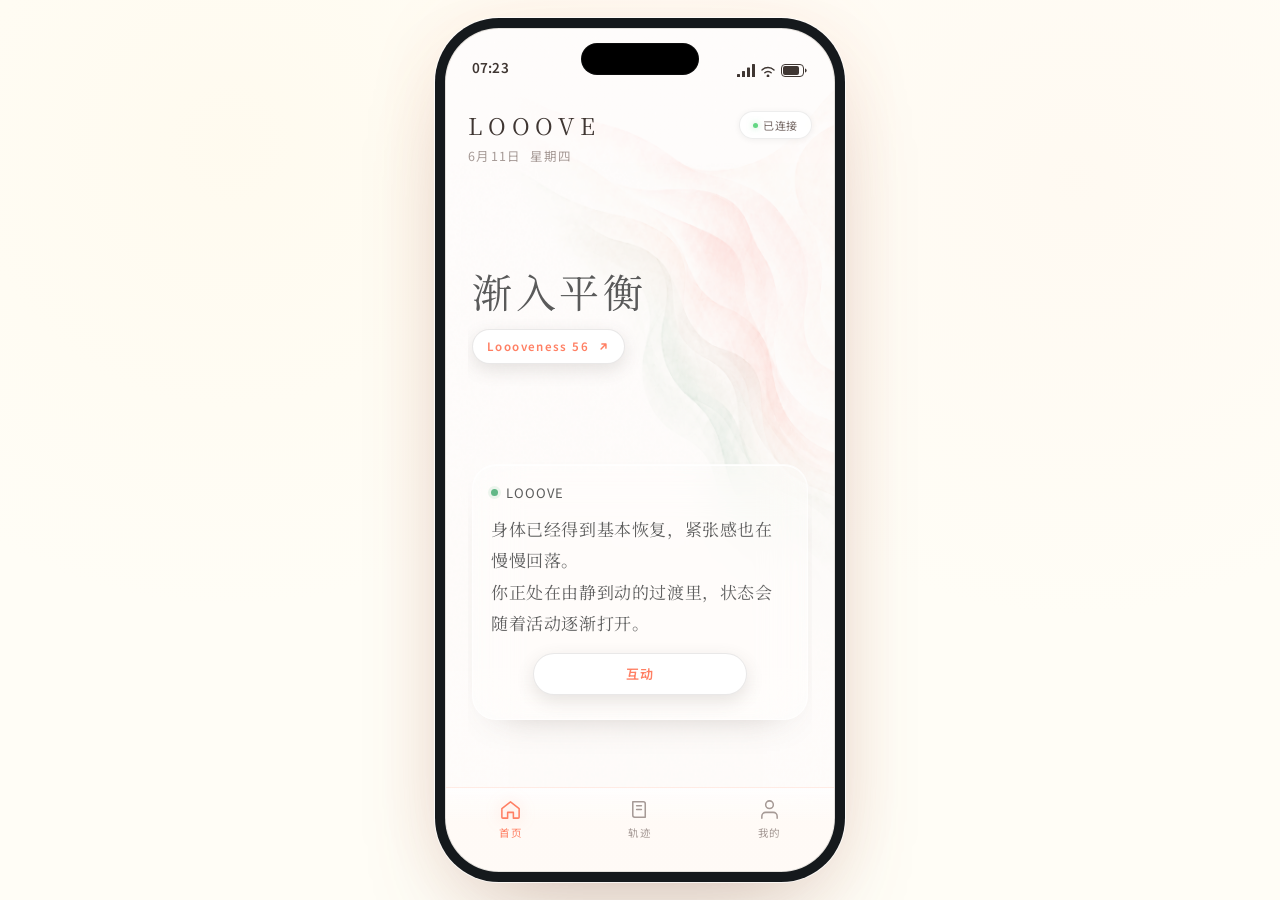
==== commit c4d13f70: "Fix profile page header transparency" ====
--- a/index.html
+++ b/index.html
@@ -985,8 +985,7 @@
   background-size:cover;background-position:center top;background-repeat:no-repeat;opacity:var(--profile-art-opacity)}
 .proactive-profile-map-screen>.practice-video-topbar,.proactive-profile-screen>.practice-video-topbar,
 .proactive-profile-map-screen>.proactive-detail-body,.proactive-profile-screen>.proactive-detail-body{z-index:1}
-.proactive-profile-map-screen>.practice-video-topbar,.proactive-profile-screen>.practice-video-topbar{background:rgba(255,255,255,.82);
-  backdrop-filter:blur(16px) saturate(120%);-webkit-backdrop-filter:blur(16px) saturate(120%);border-bottom-color:rgba(210,190,177,.28)}
+.proactive-profile-map-screen>.practice-video-topbar,.proactive-profile-screen>.practice-video-topbar{background:transparent;backdrop-filter:none;-webkit-backdrop-filter:none;border-bottom-color:transparent}
 .proactive-profile-map-body,.proactive-profile-body{padding:16px 16px 64px}
 .journey-scene-heading,.profile-portrait-heading{position:relative;z-index:2;text-align:center;color:#5a463b;text-shadow:0 1px 12px rgba(255,255,255,.95)}
 .journey-scene-heading small,.profile-portrait-heading small{display:block;color:#bd7a5d;font-size:8.5px;font-weight:700;letter-spacing:.18em}
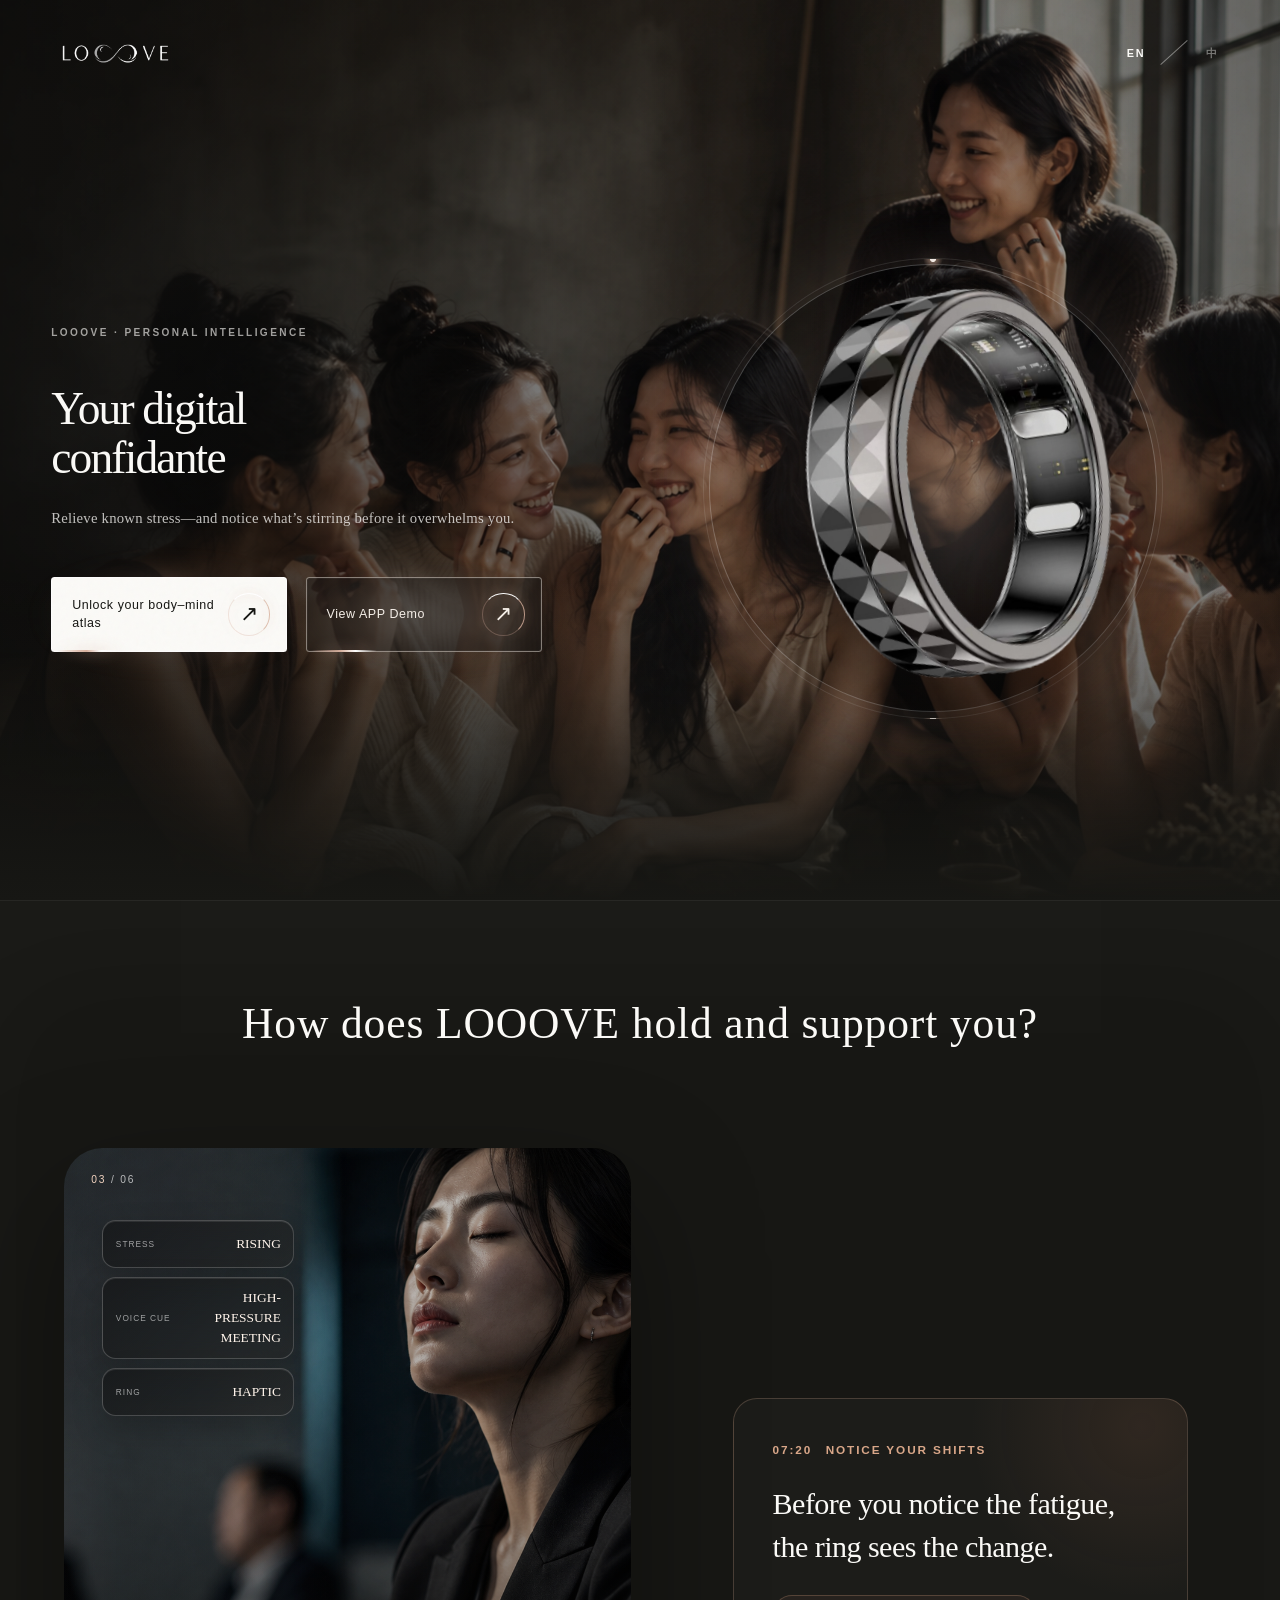
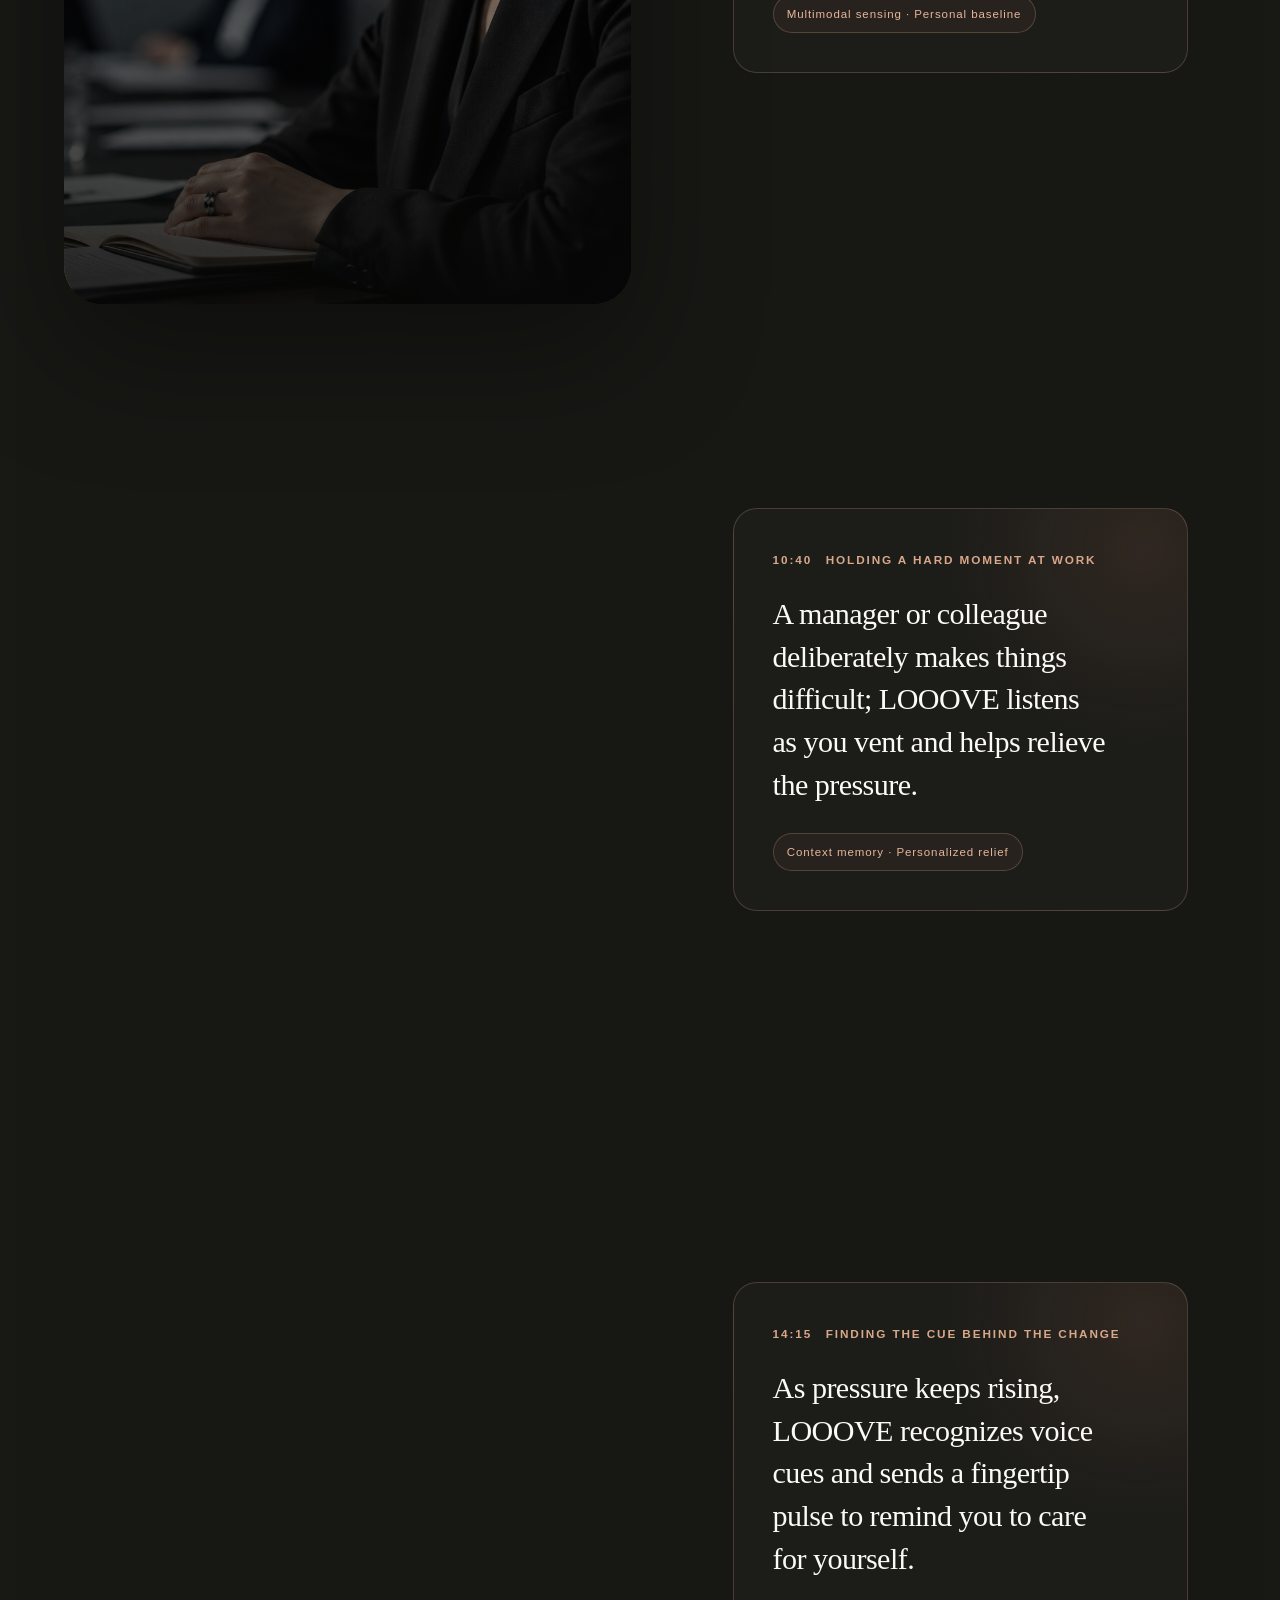
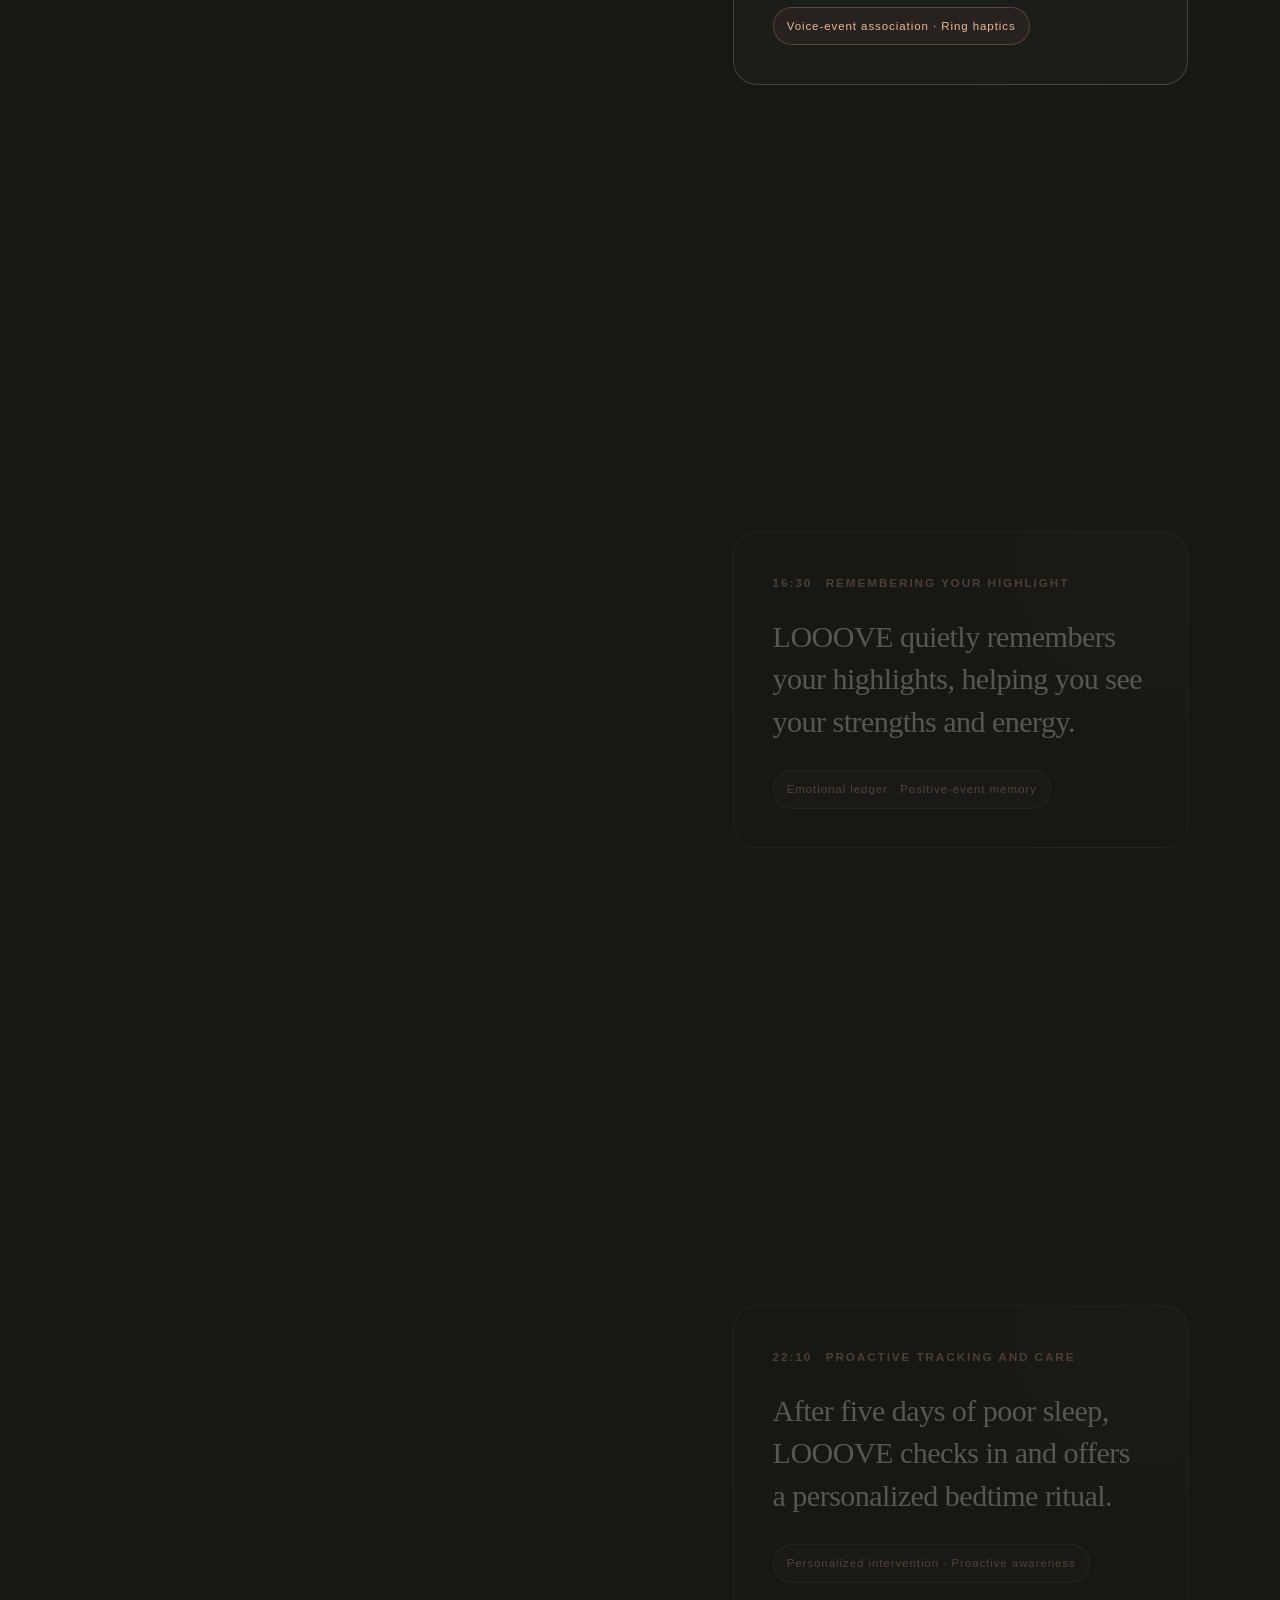
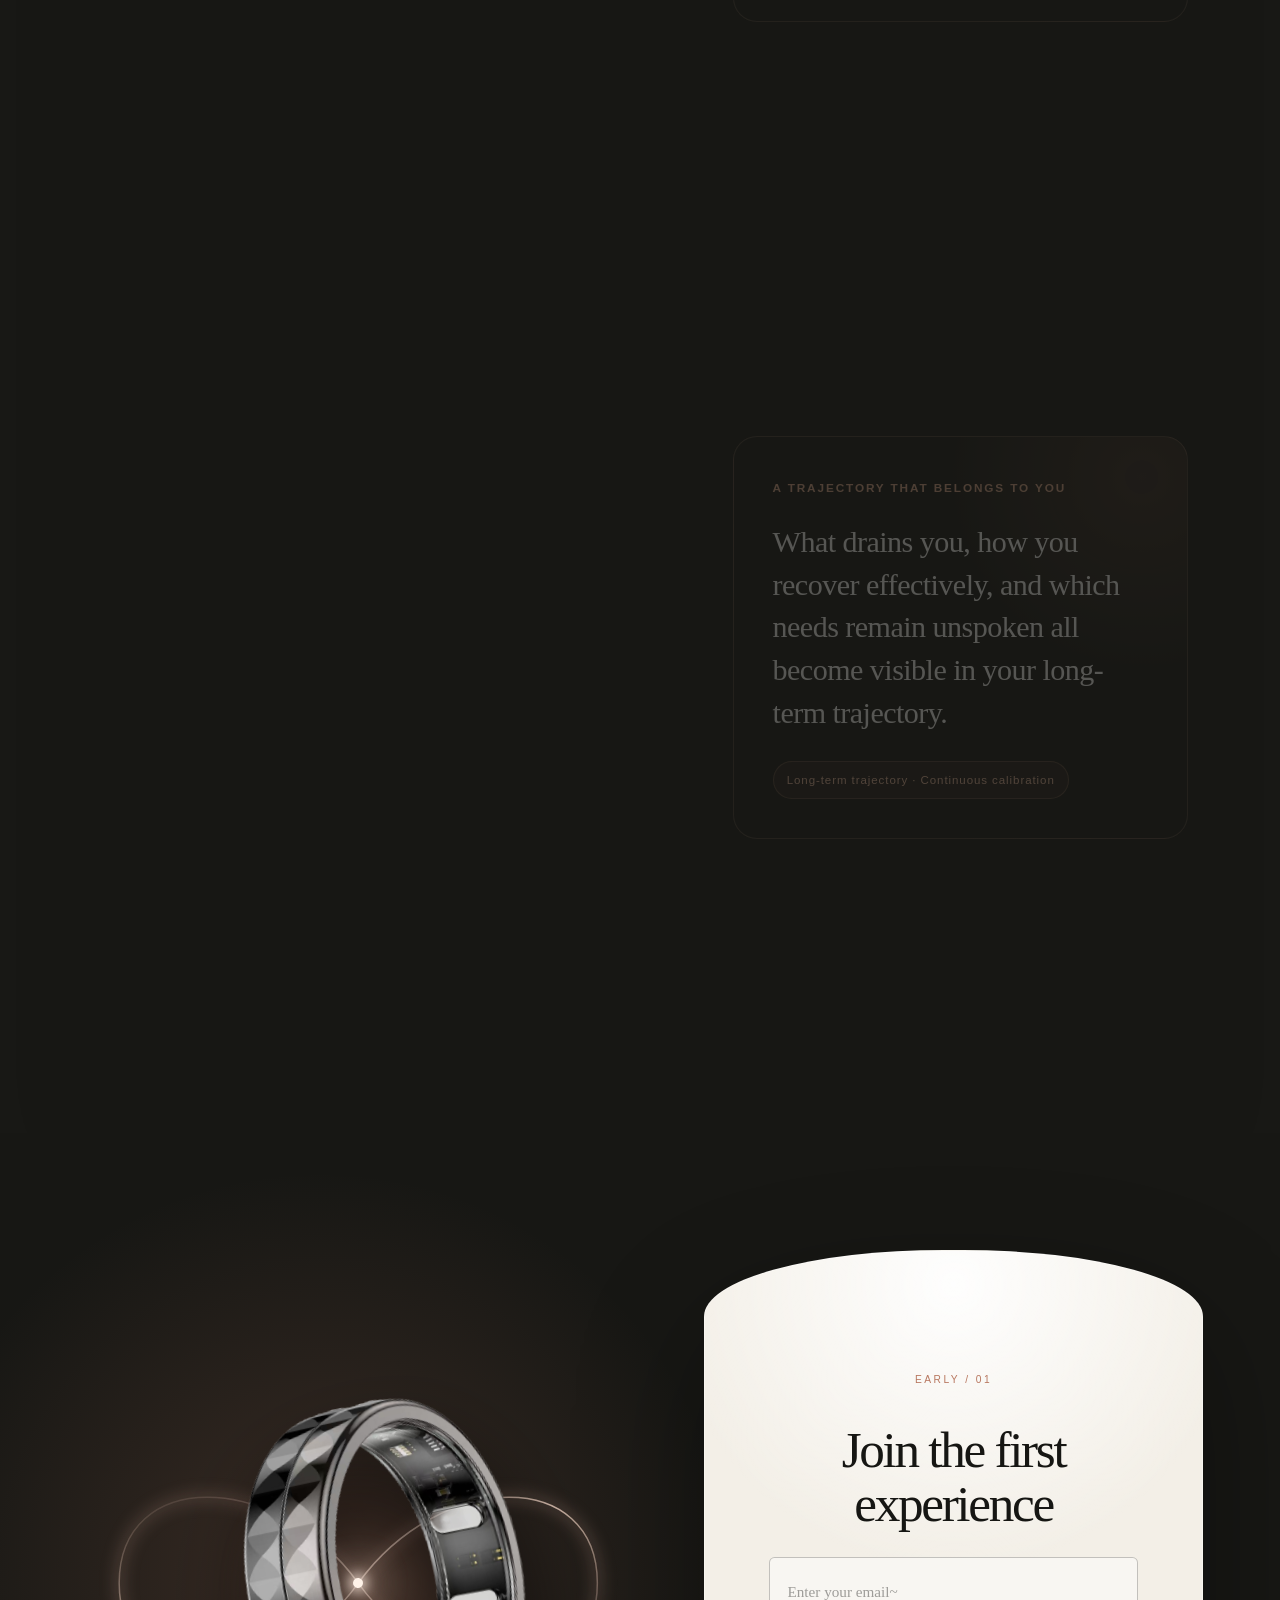
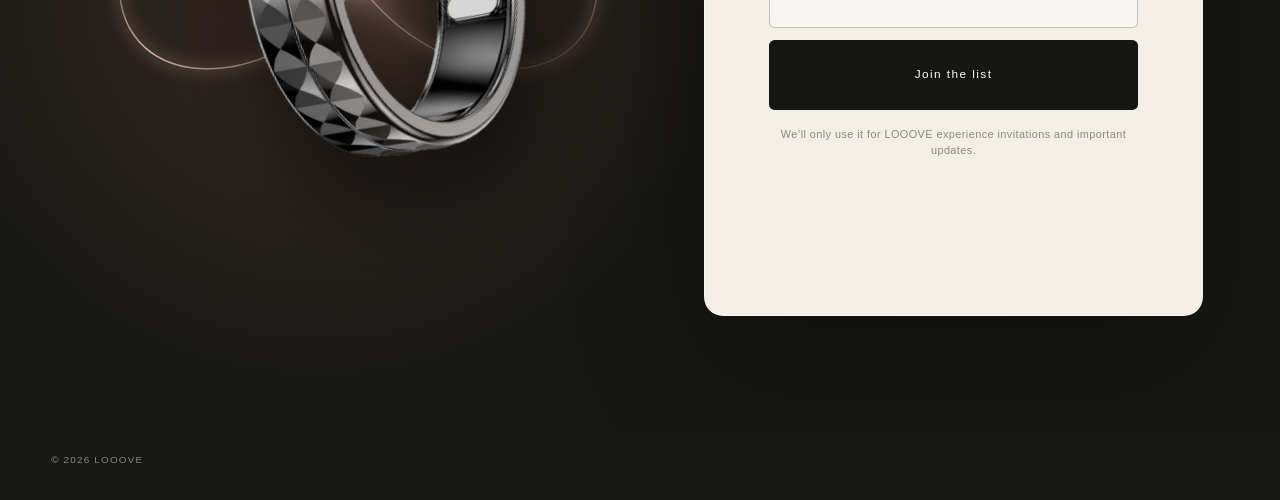
==== commit f1f33377: "Publish English-first LOOOVE landing page" ====
--- a/index.html
+++ b/index.html
@@ -1,12809 +1,160 @@
-<!DOCTYPE html>
-<html lang="zh-CN">
+<!doctype html>
+<html lang="en" data-language="en">
 <head>
-<meta charset="UTF-8">
-<meta name="viewport" content="width=device-width, initial-scale=1.0">
-<title>LOOOVE · 循证 AI 身心教练 Demo</title>
-<link href="https://fonts.googleapis.com/css2?family=Cormorant+Garamond:wght@500;600&family=DM+Sans:wght@400;500;600&family=Noto+Serif+SC:wght@300;400;500;700&family=Noto+Sans+SC:wght@300;400;500&display=swap" rel="stylesheet">
-<style>
-:root{
-  --primary:#ff7f63;--secondary:#ffb84d;--accent:#5aa7ff;
-  --bg-deep:#fffaf5;--bg-mid:#fff0e8;
-  --text-primary:#3f3632;--text-secondary:#756864;--text-muted:#a69a96;
-  --glass-bg:rgba(255,255,255,.82);--glass-bg-2:rgba(255,248,243,.72);
-  --glass-border:rgba(255,127,99,.18);
-  --radius-sm:8px;--radius-md:16px;--radius-lg:24px;--radius-full:9999px;
-  --ease-smooth:cubic-bezier(.4,0,.2,1);--ease-bounce:cubic-bezier(.34,1.56,.64,1);
-  --transition-fast:.2s var(--ease-smooth);--transition-base:.4s var(--ease-smooth);
-  --transition-slow:.7s var(--ease-smooth);
-  --serif-en:'Cormorant Garamond',Georgia,serif;--sans-en:'DM Sans','Segoe UI',sans-serif;
-  --serif:'Noto Serif SC',serif;--sans:'Noto Sans SC',sans-serif;
-  --soft-page-bg:
-    radial-gradient(circle at 86% 16%,rgba(238,188,174,.12),transparent 34%),
-    radial-gradient(circle at 16% 72%,rgba(183,207,195,.09),transparent 36%),
-    radial-gradient(circle at 28% 10%,rgba(226,205,171,.08),transparent 30%),
-    linear-gradient(160deg,#fff,#fffdfb 58%,#fffaf7);
-  --wellbeing-sheet-top:25%;
-}
-*{margin:0;padding:0;box-sizing:border-box;-webkit-tap-highlight-color:transparent}
-html,body{height:100%}
-body{font-family:var(--sans);
-  background-color:#fffdf6;
-  background-image:
-    radial-gradient(circle at 18% 16%,rgba(255,238,203,.16),transparent 36%),
-    radial-gradient(circle at 84% 20%,rgba(255,226,211,.12),transparent 34%);
-  color:var(--text-primary);overflow:hidden;display:flex;align-items:center;justify-content:center}
-.stars{display:none;position:fixed;inset:0;pointer-events:none;z-index:0}
-.stars i{position:absolute;width:3px;height:3px;border-radius:50%;background:var(--secondary);
-  opacity:.22;animation:twinkle 4s ease-in-out infinite}
-@keyframes twinkle{0%,100%{opacity:.08;transform:scale(.8)}50%{opacity:.5;transform:scale(1.2)}}
-@keyframes fadeUp{from{opacity:0;transform:translateY(16px)}to{opacity:1;transform:translateY(0)}}
-@keyframes pageEnterStable{from{transform:translateY(10px)}to{transform:translateY(0)}}
-@keyframes slideInRight{from{opacity:0;transform:translateX(40px)}to{opacity:1;transform:translateX(0)}}
-@keyframes slideOutRight{from{opacity:1;transform:translateX(0)}to{opacity:0;transform:translateX(40px)}}
-@keyframes glowPulse{0%,100%{box-shadow:0 0 24px rgba(255,127,99,.22)}50%{box-shadow:0 0 44px rgba(255,127,99,.42)}}
-@keyframes bookBump{0%{transform:scale(1)}40%{transform:scale(1.12) rotate(-2deg)}100%{transform:scale(1)}}
-
-/* ===== 单手机舞台 ===== */
-.stage{display:flex;align-items:center;justify-content:center;min-height:100vh;width:100%;padding:20px;z-index:1}
-.center-col{display:flex;flex-direction:column;align-items:center;justify-content:center;gap:14px;z-index:2}
-
-/* 中英双语：手机外独立语言 Tab，不占用产品界面空间 */
-.language-switch{display:flex;align-items:center;justify-content:center;gap:3px;min-width:188px;
-  padding:4px;border:1px solid rgba(83,65,57,.10);border-radius:var(--radius-full);
-  background:rgba(255,255,255,.68);backdrop-filter:blur(18px) saturate(145%);
-  -webkit-backdrop-filter:blur(18px) saturate(145%);
-  box-shadow:0 12px 32px -22px rgba(84,61,51,.38),inset 0 1px 0 rgba(255,255,255,.92)}
-.language-switch button{min-width:88px;min-height:34px;padding:7px 15px;border:0;border-radius:var(--radius-full);
-  background:transparent;color:#9a8e89;font:600 11.5px/1 var(--sans-en);letter-spacing:.04em;
-  cursor:pointer;transition:color .2s var(--ease-smooth),background .2s var(--ease-smooth),
-  box-shadow .2s var(--ease-smooth),transform .2s var(--ease-smooth)}
-.language-switch button:hover{color:#574b47}
-.language-switch button:active{transform:scale(.97)}
-.language-switch button.on{background:#fff;color:#e66f56;box-shadow:0 4px 14px rgba(104,75,62,.12)}
-.language-switch button:focus-visible{outline:2px solid rgba(255,127,99,.48);outline-offset:2px}
-
-html[lang="en"]{--serif-en:'Cormorant Garamond',Georgia,serif;--sans-en:'DM Sans','Segoe UI',sans-serif;
-  --serif:var(--serif-en);--sans:var(--sans-en)}
-html[lang="en"] .app{font-family:var(--sans-en);letter-spacing:0}
-html[lang="en"] .serif,
-html[lang="en"] .onb-title,
-html[lang="en"] .onb-promise-title,
-html[lang="en"] .growth-title,
-html[lang="en"] .home-consultant-copy{font-family:var(--serif-en)}
-html[lang="en"] .onb-eyebrow,
-html[lang="en"] .sec-title,
-html[lang="en"] .home-brand-sub,
-html[lang="en"] .arc-label,
-html[lang="en"] .arc-key{letter-spacing:.08em}
-html[lang="en"] .onb-title{font-size:clamp(25px,7.2vw,31px);line-height:1.06}
-html[lang="en"] .onb-cover-copy{font-size:14px;line-height:1.95;letter-spacing:.01em}
-html[lang="en"] .onb-option{font-size:12.5px;line-height:1.45;min-height:48px}
-html[lang="en"] .onb-journey-step b{font-size:15px}
-html[lang="en"] .onb-journey-step span{font-size:10.5px}
-html[lang="en"] .home-consultant-copy{font-size:clamp(15px,3.9vw,16.5px);line-height:1.62}
-html[lang="en"] #t-diary .diary-hero h2{
-  font-size:28px;font-weight:600;line-height:1.08;letter-spacing:.025em
-}
-html[lang="en"] #t-diary .growth-title{
-  font-size:17px;font-weight:600;line-height:1.38;letter-spacing:.004em
-}
-html[lang="en"] #t-diary .growth-signal-preview span{font-size:11.5px;line-height:1.5}
-html[lang="en"] #t-diary .growth-summary-line{font-size:12.5px;line-height:1.55}
-html[lang="en"] .tabbar button{font-size:10px;letter-spacing:.01em}
-html[lang="en"] button,
-html[lang="en"] input,
-html[lang="en"] textarea{font-family:var(--sans-en)}
-html[lang="en"] .home-awareness-title{
-  align-self:flex-start;width:auto;max-width:100%;text-align:left;white-space:nowrap;
-  font-family:var(--serif-en);font-size:clamp(32px,9vw,40px);letter-spacing:.035em
-}
-
-/* 手机外选择器组 */
-.fp-group{display:flex;flex-direction:column;align-items:center;gap:9px}
-/* 日间/晚间 直接切换 */
-.fp-mode-row{display:flex;background:rgba(255,255,255,.55);border-radius:var(--radius-full);
-  border:1px solid rgba(0,0,0,.08);padding:3px;gap:2px;
-  box-shadow:0 1px 8px rgba(0,0,0,.06)}
-.fp-mode-btn{padding:7px 22px;border-radius:var(--radius-full);font-size:12px;letter-spacing:.08em;
-  color:var(--text-muted);background:transparent;border:none;cursor:pointer;
-  font-family:var(--sans);transition:all .22s;white-space:nowrap}
-.fp-mode-btn.on{background:white;color:var(--text-primary);
-  box-shadow:0 1px 6px rgba(0,0,0,.1)}
-/* 动线入口 */
-.flow-picker{display:flex;gap:10px;width:390px;max-width:96vw}
-.fp-btn{flex:1;padding:11px 20px;border-radius:var(--radius-full);font-size:12.5px;letter-spacing:.05em;
-  border:none;cursor:pointer;font-family:var(--sans);
-  transition:all var(--transition-base);color:#3d3936;background:#fff;
-  box-shadow:0 2px 14px rgba(118,90,65,.08);
-  white-space:nowrap}
-.fp-btn.on{background:#fff;color:#1f1d1b;
-  box-shadow:0 8px 24px rgba(171,126,84,.16);transform:translateY(-1px)}
-.fp-btn:hover:not(.on){color:#211f1d;box-shadow:0 5px 18px rgba(143,105,73,.12)}
-.fp-label{font-size:9.5px;letter-spacing:.1em;color:var(--text-muted);margin-top:-2px}
-
-/* ===== 手机 ===== */
-.phone-wrap{position:relative}
-.phone{width:390px;height:844px;position:relative;border-radius:54px;background:#fffaf6;
-  border:1px solid rgba(36,45,45,.12);
-  box-shadow:0 0 0 10px #15191c,0 0 0 11px rgba(255,255,255,.7),
-    0 42px 100px -28px rgba(125,91,74,.42),0 0 80px rgba(255,127,99,.14);
-  overflow:hidden;transform-origin:top left}
-.island{position:absolute;top:14px;left:50%;transform:translateX(-50%);
-  width:118px;height:32px;border-radius:20px;background:#000;z-index:90;
-  border:1px solid rgba(255,255,255,.05)}
-.app{position:absolute;inset:0;overflow:hidden;border-radius:54px;font-size:15px;--homeVisual:0;--homeBg:1}
-.app::before{content:'';position:absolute;inset:0;z-index:1;opacity:0;pointer-events:none;
-  background:
-    linear-gradient(180deg,rgba(255,252,249,.08),rgba(255,250,246,0) 28%,rgba(255,247,241,.16) 100%),
-    url('./背景图.png') center 42%/cover no-repeat;
-  transition:opacity .35s var(--ease-smooth)}
-.app.home-visual::before{opacity:calc(var(--homeVisual) * .64)}
-.app.home-visual .app-bg{opacity:var(--homeBg)}
-.app:not(.home-visual)::before{opacity:0;transition:none}
-.app:not(.home-visual) .app-bg{opacity:1;transition:none}
-.app-bg{position:absolute;inset:0;z-index:0;
-  background:var(--soft-page-bg);
-  transition:opacity .35s var(--ease-smooth)}
-.app-bg::after{display:none}
-.statusbar{position:absolute;top:0;left:0;right:0;height:56px;z-index:180;
-  display:flex;align-items:flex-end;justify-content:space-between;
-  padding:0 26px 8px;font-size:13.5px;font-weight:600;letter-spacing:.01em;
-  color:var(--text-primary)}
-.sb-icons{display:flex;align-items:center;gap:5px;color:var(--text-primary)}
-/* 品牌头行 */
-.home-brand-row{display:flex;align-items:center;justify-content:space-between;margin-bottom:4px}
-.home-brand-name{font-family:var(--serif);font-size:23px;font-weight:400;letter-spacing:.25em;color:var(--text-primary)}
-.home-conn-badge{display:flex;align-items:center;gap:5px;padding:5px 13px;
-  border-radius:var(--radius-full);background:rgba(255,255,255,.88);
-  border:1px solid rgba(0,0,0,.07);font-size:11px;color:var(--text-secondary);letter-spacing:.06em;
-  box-shadow:0 1px 6px rgba(0,0,0,.06)}
-.home-conn-badge::before{content:'';width:5px;height:5px;border-radius:50%;
-  flex-shrink:0;background:#62d783;box-shadow:0 0 6px rgba(98,215,131,.55)}
-.home-brand-sub{font-size:12.5px;color:var(--text-muted);letter-spacing:.1em;margin-bottom:4px}
-/* 今日建议 – 纵向计划列表 */
-.home-ext-list{display:flex;flex-direction:column;gap:8px;margin:10px 0 14px}
-.home-ext-item{padding:14px 16px 15px 16px;border-radius:14px;
-  background:linear-gradient(155deg,rgba(255,255,255,.55),rgba(255,248,242,.3));
-  backdrop-filter:blur(30px) saturate(195%);
-  -webkit-backdrop-filter:blur(30px) saturate(195%);
-  border:1px solid rgba(255,255,255,.9);
-  box-shadow:0 8px 24px rgba(180,135,115,.13),inset 0 1px 0 rgba(255,255,255,.92);
-  position:relative}
-/* AI 报告子卡 (可点击进详情, 在 ai-section 内) */
-.ai-report-card{border-radius:12px;padding:14px 16px;
-  background:rgba(255,252,248,.58);
-  backdrop-filter:blur(20px) saturate(160%);
-  -webkit-backdrop-filter:blur(20px) saturate(160%);
-  border:1px solid rgba(255,255,255,.78);
-  box-shadow:0 4px 18px rgba(0,0,0,.06),inset 0 1px 0 rgba(255,255,255,.88);
-  cursor:pointer;transition:background .15s}
-.ai-report-card:active{background:rgba(255,255,255,.95)}
-/* 报告卡标题行：标签 + "查看" 右对齐，同一行 */
-.arc-header-row{display:flex;align-items:center;justify-content:space-between;margin-bottom:8px}
-.arc-header-row .arc-label{margin-bottom:0}
-.arc-header-row .arc-more{margin-top:0;font-size:10.5px}
-.arc-label{font-size:10px;letter-spacing:.18em;color:var(--text-secondary);margin-bottom:8px;
-  font-weight:500;display:flex;align-items:center;gap:7px}
-.arc-main{font-family:var(--serif);font-size:17px;font-weight:600;color:var(--text-primary);margin-bottom:12px}
-.arc-stats{display:flex}
-.arc-stat{flex:1;text-align:center;padding:2px 0}
-.arc-stat+.arc-stat{border-left:1px solid rgba(0,0,0,.06)}
-.arc-val{font-family:var(--serif);font-size:15px;color:var(--text-primary);line-height:1.2;margin-bottom:3px}
-.arc-val small{font-family:var(--sans);font-size:9.5px;color:var(--text-muted);margin-left:1px}
-.arc-key{font-size:8.5px;letter-spacing:.1em;color:var(--text-muted)}
-.arc-more{font-size:11px;color:var(--primary);text-align:right;margin-top:10px;letter-spacing:.04em}
-.arc-note{font-size:12px;color:var(--text-secondary);line-height:1.7;
-  margin-top:10px;padding-top:10px;border-top:1px solid rgba(0,0,0,.055)}
-.arc-note em{font-style:normal;color:var(--primary)}
-.hei-cat{display:inline-flex;align-items:center;
-  padding:2px 10px 3px;border-radius:100px;margin-bottom:8px;
-  font-size:9.5px;letter-spacing:.1em;font-weight:500}
-.cat-food{background:rgba(255,127,99,.12);color:rgba(195,65,42,.88);border:1px solid rgba(255,127,99,.3)}
-.cat-move{background:rgba(255,178,80,.12);color:rgba(182,108,22,.9);border:1px solid rgba(255,178,80,.3)}
-.cat-mood{background:rgba(245,110,148,.12);color:rgba(188,55,92,.88);border:1px solid rgba(245,110,148,.3)}
-.cat-wiki{background:rgba(218,148,172,.12);color:rgba(162,82,115,.88);border:1px solid rgba(218,148,172,.3)}
-.cat-trace{background:rgba(200,158,182,.12);color:rgba(148,82,118,.88);border:1px solid rgba(200,158,182,.3)}
-.hei-title{font-family:var(--serif);font-size:15.5px;font-weight:600;
-  color:var(--text-primary);line-height:1.35;margin-bottom:5px}
-.hei-body{font-size:12.5px;color:var(--text-secondary);line-height:1.75}
-.hei-body em{font-style:normal;color:var(--primary)}
-
-/* ===== Tab 页 ===== */
-.tabpage{position:absolute;top:56px;left:0;right:0;bottom:84px;z-index:10;
-  display:none;flex-direction:column;overflow:hidden;padding:14px 22px 30px;scrollbar-width:none}
-.tabpage::-webkit-scrollbar{display:none}
-.tabpage>*{flex-shrink:0}
-.tabpage.on{display:flex;animation:pageEnterStable .28s var(--ease-smooth)}
-.tabpage>.diary-hero,.tabpage>.prac-head,.tabpage>.wiki-head{position:absolute;top:14px;left:22px;right:22px;z-index:55;margin:0;padding:4px 0 12px}
-.tab-scroll-area{position:absolute;left:22px;right:22px;top:74px;bottom:0;overflow-y:auto;overflow-x:hidden;padding-bottom:30px;scrollbar-width:none}
-.tab-scroll-area::-webkit-scrollbar{display:none}
-/* 百科模块暂时隐藏，保留代码方便后续恢复 */
-#t-wiki,.tabbar button[data-tab="t-wiki"]{display:none!important}
-
-/* 底部导航 */
-.tabbar{position:absolute;left:0;right:0;bottom:0;height:84px;z-index:70;
-  display:flex;align-items:flex-start;padding-top:10px;
-  background:linear-gradient(180deg,rgba(255,255,255,.78),rgba(255,250,246,.98) 40%);
-  border-top:1px solid rgba(255,127,99,.12)}
-.tabbar button{flex:1;background:none;border:none;cursor:pointer;
-  display:flex;flex-direction:column;align-items:center;gap:4px;
-  color:var(--text-muted);font-family:var(--sans);font-size:10.5px;letter-spacing:.05em;
-  transition:color var(--transition-fast)}
-.tabbar button svg{width:23px;height:23px;stroke:currentColor;fill:none;stroke-width:1.6;
-  stroke-linecap:round;stroke-linejoin:round;transition:all var(--transition-fast)}
-.tabbar button.on{color:var(--primary)}
-.tabbar button.on svg{filter:drop-shadow(0 0 8px rgba(255,127,99,.35))}
-
-/* ===== 通用组件 ===== */
-.serif{font-family:var(--serif)}
-.card{background:rgba(255,255,255,.76);border:1px solid var(--glass-border);
-  border-radius:var(--radius-lg);padding:18px;margin-bottom:14px}
-.sec-title{font-size:12px;letter-spacing:.25em;color:var(--text-muted);margin:14px 2px 10px;flex-shrink:0}
-.badge{display:inline-block;font-size:10px;letter-spacing:.12em;padding:3px 10px;
-  border-radius:var(--radius-full);background:rgba(255,127,99,.12);color:var(--primary);
-  border:1px solid rgba(255,127,99,.24)}
-.badge.green{background:rgba(90,167,255,.1);color:var(--accent);border-color:rgba(90,167,255,.24)}
-.badge.rose{background:rgba(255,107,138,.1);color:#ff6b8a;border-color:rgba(255,107,138,.24)}
-.btn{font-family:var(--sans);border:none;cursor:pointer;user-select:none;
-  padding:15px 26px;border-radius:var(--radius-full);font-size:15.5px;font-weight:500;
-  background:linear-gradient(120deg,#ff7f63,#ff9b63);color:#fffaf7;
-  box-shadow:0 8px 28px rgba(255,127,99,.28);
-  transition:transform var(--transition-fast),box-shadow var(--transition-fast);letter-spacing:.05em}
-.btn:hover{transform:translateY(-2px)}
-.btn:active{transform:scale(.97)}
-.btn.ghost{background:transparent;color:var(--text-secondary);box-shadow:none;
-  border:1px solid var(--glass-border);font-weight:400}
-.btn:disabled{opacity:.35;pointer-events:none}
-.btn.sm{padding:10px 20px;font-size:13.5px}
-
-/* Pure color icons for app UI; wiki keeps its original emoji markers. */
-.icon{display:inline-flex;width:20px;height:20px;align-items:center;justify-content:center;
-  color:var(--primary);vertical-align:-4px;flex-shrink:0}
-.icon svg{width:100%;height:100%;stroke:currentColor;fill:none;stroke-width:2;
-  stroke-linecap:round;stroke-linejoin:round}
-.icon.sm{width:16px;height:16px;vertical-align:-3px}
-.icon.lg{width:24px;height:24px}
-.icon.xl{width:58px;height:58px}
-.icon.fill svg .fill{fill:currentColor;stroke:none}
-.fp-btn .icon{margin-right:6px}
-.hs-ico,.ts-ico,.e-moon,.ci-ico,.p-ico,.mm-ico,.emo,.pi-ico,.gn-moon{color:var(--primary)}
-
-/* Toast */
-.toast{position:absolute;left:50%;bottom:110px;transform:translateX(-50%) translateY(20px);
-  z-index:95;padding:12px 22px;border-radius:var(--radius-full);font-size:13.5px;
-  background:rgba(63,54,50,.95);border:1px solid rgba(255,127,99,.35);color:#fffaf7;
-  opacity:0;pointer-events:none;transition:all .45s var(--ease-smooth);white-space:nowrap;
-  box-shadow:0 10px 40px rgba(0,0,0,.5)}
-.toast.show{opacity:1;transform:translateX(-50%) translateY(0)}
-.toast b{color:var(--primary);font-weight:500}
-
-/* ===== 健康球体仪表盘 ===== */
-.health-sphere-wrap{display:flex;flex-direction:column;align-items:center;margin-bottom:14px;margin-top:0}
-.health-sphere{position:relative;width:340px;height:304px;flex-shrink:0}
-.health-sphere::before{content:'';position:absolute;left:24px;right:24px;top:4px;bottom:8px;border-radius:50%;
-  background:
-    radial-gradient(circle at 50% 48%,rgba(255,151,137,.14),rgba(255,200,190,.09) 38%,rgba(255,255,255,0) 74%),
-    radial-gradient(circle at 32% 42%,rgba(255,226,168,.18),rgba(255,255,255,0) 62%),
-    radial-gradient(circle at 64% 42%,rgba(255,190,202,.08),rgba(255,255,255,0) 64%);
-  filter:blur(18px);opacity:.95}
-.hs-center{position:absolute;left:101px;top:48px;width:138px;height:138px;border-radius:50%;
-  background:linear-gradient(155deg,rgba(255,255,255,.66),rgba(255,241,232,.28));
-  border:1px solid rgba(255,255,255,.7);
-  -webkit-backdrop-filter:blur(16px);backdrop-filter:blur(16px);
-  box-shadow:inset 0 1px 1px rgba(255,255,255,.82),0 22px 48px rgba(255,127,99,.16);
-  display:flex;flex-direction:column;align-items:center;justify-content:center;gap:5px;cursor:pointer;overflow:hidden}
-.hs-center::before{content:'';position:absolute;left:-12px;right:-12px;top:60px;height:34px;
-  background:rgba(255,255,255,.26);border-radius:0 0 50% 50%}
-.hsc-status{position:relative;font-family:var(--serif);font-size:18px;font-weight:700;color:#7a5046;letter-spacing:.18em}
-.hsc-sub{position:relative;font-size:10px;color:rgba(122,80,70,.72);letter-spacing:.06em}
-.hs-ring,.hs-ring2{display:none}
-/* 气泡漂浮动画 */
-@keyframes floatA{0%,100%{transform:translateY(0)}50%{transform:translateY(-5px)}}
-@keyframes floatB{0%,100%{transform:translateY(-3px)}50%{transform:translateY(4px)}}
-@keyframes floatC{0%,100%{transform:translateY(3px)}50%{transform:translateY(-4px)}}
-@keyframes floatD{0%,100%{transform:translateY(-2px)}55%{transform:translateY(5px)}}
-.hs-center{animation:floatB 6.2s ease-in-out infinite}
-.hs-bubble{position:absolute;width:58px;height:58px;border-radius:50%;
-  background:linear-gradient(150deg,rgba(255,255,255,.6),rgba(255,246,238,.26));
-  border:1px solid rgba(255,255,255,.7);
-  -webkit-backdrop-filter:blur(14px);backdrop-filter:blur(14px);
-  box-shadow:inset 0 1px 1px rgba(255,255,255,.8),0 12px 28px rgba(154,93,71,.12);
-  display:flex;flex-direction:column;align-items:center;justify-content:center;gap:1px;
-  transition:all var(--transition-fast);cursor:default}
-.hs-bubble:hover{border-color:rgba(255,255,255,.7);transform:scale(1.05)}
-.hsb-val{font-family:var(--serif);font-size:18px;font-weight:700;line-height:1;color:#463a36}
-.hsb-val small{font-family:var(--sans);font-size:8.5px;font-weight:400;color:#8e7e78;margin-left:2px}
-.hsb-label{font-size:9px;color:#9b8f8a;letter-spacing:.04em;margin-top:3px}
-.sphere-hint{display:none}
-
-/* ===== 首页自我入口 ===== */
-#t-home{padding:0 0 30px}
-#home-morn,#home-eve{position:relative;height:100%;min-height:0;padding-top:0;overflow:hidden}
-#home-morn>.greet-row,#home-eve>.greet-row{position:absolute!important;top:24px;left:22px;right:22px;z-index:55;margin:0}
-#home-morn>.greet-row .app-conn,#home-eve>.greet-row .app-conn{top:2px}
-.diary-hero .app-conn,.wiki-head .app-conn,.prac-head .app-conn{top:2px}
-.home-scroll-area{position:absolute;left:0;right:0;top:104px;bottom:0;overflow-y:hidden;overflow-x:hidden;
-  padding:0 22px 30px;scrollbar-width:none;overscroll-behavior:none;touch-action:none}
-.home-scroll-area::-webkit-scrollbar{display:none}
-.home-orbit-wrap{position:relative;height:600px;margin:0;display:flex;flex-direction:column;align-items:stretch;--homeGather:0}
-.home-orbit-scene{position:relative;width:100%;height:100%;margin:0;overflow:hidden;border-radius:0}
-.home-figure{display:none;position:absolute;inset:0;width:100%;height:100%;pointer-events:none}
-.home-figure img{width:100%;height:100%;object-fit:cover;object-position:center top;display:block;
-  filter:saturate(.98) contrast(.98)}
-.home-figure::after{content:'';position:absolute;inset:0;
-  background:linear-gradient(180deg,rgba(255,250,246,.08) 0%,rgba(255,250,246,0) 36%,rgba(255,247,241,.5) 100%);
-  pointer-events:none}
-.home-orbit-btn{position:absolute;width:98px;height:98px;border-radius:50%;border:1px solid rgba(255,255,255,.78);
-  background:linear-gradient(145deg,rgba(255,255,255,.58),rgba(255,245,239,.28));
-  -webkit-backdrop-filter:blur(20px) saturate(155%);backdrop-filter:blur(20px) saturate(155%);
-  box-shadow:inset 0 1px 0 rgba(255,255,255,.82),0 14px 30px -24px rgba(125,91,74,.62);
-  color:#625753;font-size:12.5px;line-height:1.42;font-family:var(--serif);font-weight:700;letter-spacing:.08em;
-  display:flex;align-items:center;justify-content:center;text-align:center;padding:0 14px;cursor:pointer;
-  transition:background .25s,opacity .18s linear;will-change:transform,opacity;
-  opacity:calc(1 - var(--homeGather))}
-.home-orbit-btn:hover{border-color:rgba(255,255,255,.78)}
-.home-orbit-btn.body{left:0;top:160px;animation:homeOrbFloatA 6.8s ease-in-out infinite}
-.home-orbit-btn.mind{right:0;top:216px;animation:homeOrbFloatB 7.4s ease-in-out infinite .55s}
-.home-orbit-btn.question{left:0;bottom:76px;animation:homeOrbFloatC 7.1s ease-in-out infinite .25s}
-.home-orbit-btn.explore{right:0;bottom:16px;animation:homeOrbFloatD 7.8s ease-in-out infinite .8s}
-.home-orbit-btn.xiaoha{left:48%;top:280px;transform:translateX(-50%);
-  animation:homeOrbFloatX 7.2s ease-in-out infinite .35s}
-.home-orbit-wrap.gathering .home-orbit-btn{animation:none}
-.home-awareness-card{position:absolute;inset:0;display:flex;flex-direction:column;align-items:flex-start;
-  padding:36px 4px 26px;color:#5a5a5a;font-family:var(--serif)}
-.home-awareness-status{margin-top:42px;display:flex;flex-direction:column;align-items:flex-start}
-.home-awareness-title{border:0;background:transparent;padding:0;color:#5a5a5a;font-family:var(--serif);
-  font-size:clamp(31px,9vw,40px);font-weight:400;letter-spacing:.09em;line-height:1.2;cursor:pointer;
-  text-shadow:0 1px 0 rgba(255,255,255,.86);transition:transform .22s var(--ease-smooth),color .22s var(--ease-smooth)}
-.home-awareness-title:hover{color:#3f3f3f;transform:translateY(-1px)}
-.home-awareness-title:active{transform:scale(.98)}
-.home-awareness-score{display:inline-flex;align-items:center;gap:8px;margin-top:14px;padding:8px 14px 9px;
-  border:1px solid rgba(76,68,64,.12);border-radius:var(--radius-full);background:#fff;
-  color:var(--primary);font-family:var(--sans);font-size:11.5px;font-weight:600;letter-spacing:.12em;cursor:pointer;
-  box-shadow:0 6px 18px rgba(79,68,63,.14),inset 0 1px 0 rgba(255,255,255,.96);
-  transition:transform .2s ease,background .2s ease,color .2s ease,box-shadow .2s ease}
-.home-awareness-score:hover{background:#fff;color:#ee6f55;transform:translateY(-1px);box-shadow:0 9px 22px rgba(79,68,63,.18),inset 0 1px 0 rgba(255,255,255,.96)}
-.home-awareness-score:active{transform:scale(.97)}
-.home-awareness-score svg{width:13px;height:13px;fill:none;stroke:currentColor;stroke-width:1.8;
-  stroke-linecap:round;stroke-linejoin:round}
-.home-consultant{margin-top:100px;width:100%;padding:18px 18px 24px;display:flex;flex-direction:column;
-  align-items:stretch;background:rgba(255,255,255,.30);border:1px solid rgba(255,255,255,.56);border-radius:24px;
-  box-shadow:0 16px 38px -28px rgba(86,72,66,.42),inset 0 1px 0 rgba(255,255,255,.9);
-  -webkit-backdrop-filter:blur(22px) saturate(140%);backdrop-filter:blur(22px) saturate(140%)}
-.home-consultant-label{margin-bottom:11px;color:#5c5c5c;font-family:var(--sans);
-  font-size:13px;font-weight:400;letter-spacing:.08em;display:flex;align-items:center;gap:8px}
-.home-consultant-label::before{content:"";width:7px;height:7px;flex:0 0 7px;border-radius:50%;
-  background:#62b887;box-shadow:0 0 0 3px rgba(98,184,135,.12)}
-.home-consultant-copy{min-height:7.4em;color:#5f5f5f;font-size:clamp(15px,4.1vw,17px);line-height:1.85;letter-spacing:.035em}
-.home-consultant-next{align-self:center;width:72%;min-width:0;height:42px;margin-top:14px;padding:0 15px;border:1px solid rgba(76,68,64,.12);
-  border-radius:999px;background:#fff;color:var(--primary);display:inline-flex;align-items:center;
-  justify-content:center;gap:0;font-family:var(--sans);font-size:13px;font-weight:600;letter-spacing:.08em;cursor:pointer;
-  box-shadow:0 6px 18px rgba(79,68,63,.14),inset 0 1px 0 rgba(255,255,255,.96);
-  transition:transform .2s var(--ease-smooth),background .2s ease,color .2s ease,box-shadow .2s ease}
-.home-consultant-next:hover{background:#fff;color:#ee6f55;transform:translateY(-1px);box-shadow:0 9px 22px rgba(79,68,63,.18),inset 0 1px 0 rgba(255,255,255,.96)}
-.home-consultant-next:active{transform:scale(.96)}
-.home-consultant-next svg{width:13px;height:13px;flex:0 0 13px;fill:none;stroke:currentColor;stroke-width:1.8;
-  stroke-linecap:round;stroke-linejoin:round}
-.home-awareness-placeholder-body{position:absolute;inset:118px 24px 30px}
-
-/* ===== 互动 · Personalized Life Consultant ===== */
-#homeAwarenessPlaceholder{padding:0;--consultant-ink:#5f5f5f;--consultant-muted:#9a918d;--consultant-accent:var(--primary);background:
-  radial-gradient(circle at 92% 8%,rgba(244,190,174,.15),transparent 31%),
-  radial-gradient(circle at 4% 58%,rgba(181,207,194,.1),transparent 34%),
-  linear-gradient(168deg,#fff 0%,#fffdfb 58%,#fff8f4 100%)}
-#homeAwarenessPlaceholder .sr-topbar{height:56px;background:transparent;
-  border-bottom:0}
-#homeAwarenessPlaceholder .sr-toptitle{font-family:var(--sans);font-size:14px;font-weight:700;letter-spacing:.12em}
-.consultant-search-btn{width:28px;height:36px;flex:0 0 28px;border:0;background:transparent;color:var(--consultant-ink);display:flex;align-items:center;justify-content:center;cursor:pointer;padding:0;transition:color .2s ease,transform .2s ease}
-.consultant-search-btn:hover{color:var(--consultant-accent);transform:translateY(-1px)}
-.consultant-search-btn:active{transform:scale(.94)}
-.consultant-search-btn svg{width:18px;height:18px;fill:none;stroke:currentColor;stroke-width:1.7;stroke-linecap:round;stroke-linejoin:round}
-.consultant-agent-presence{display:flex;align-items:center;justify-content:center;gap:5px;margin-top:4px;
-  color:var(--consultant-muted);font-size:8.5px;font-weight:500;letter-spacing:.08em}
-.consultant-agent-presence i{width:5px;height:5px;border-radius:50%;background:#63bd86;
-  box-shadow:0 0 0 3px rgba(99,189,134,.11)}
-.home-awareness-placeholder-body.consultant-agent-body{inset:120px 0 0;overflow:hidden}
-.consultant-agent-feed{position:absolute;inset:0 0 78px;overflow-y:auto;overflow-x:hidden;
-  padding:14px 20px 34px;scrollbar-width:none;overscroll-behavior:contain;
-  color:var(--consultant-ink);font-family:var(--serif)}
-.consultant-agent-feed::-webkit-scrollbar{display:none}
-.consultant-day-marker{display:flex;justify-content:center;margin:2px 0 18px}
-.consultant-day-marker span{padding:5px 12px;border-radius:999px;background:rgba(255,255,255,.56);color:var(--consultant-muted);
-  font-family:var(--sans);font-size:9px;font-weight:500;letter-spacing:.08em;box-shadow:0 6px 18px rgba(110,88,78,.06)}
-.consultant-agent-message{margin-bottom:18px;animation:consultantMessageIn .38s var(--ease-smooth) both}
-.consultant-agent-meta{display:flex;align-items:center;gap:8px;margin:0 2px 8px;color:var(--consultant-muted);font-family:var(--sans);font-size:10px;letter-spacing:.06em}
-.consultant-agent-avatar{width:22px;height:22px;border-radius:50%;display:flex;align-items:center;justify-content:center;
-  background:rgba(255,255,255,.46);border:1px solid rgba(255,255,255,.82);color:var(--consultant-accent)}
-.consultant-agent-avatar svg{width:12px;height:12px;fill:none;stroke:currentColor;stroke-width:1.6;stroke-linecap:round;stroke-linejoin:round}
-.consultant-agent-meta b{font-weight:700;color:var(--consultant-ink)}
-.consultant-agent-meta time{margin-left:auto;color:var(--consultant-muted);font-size:8.5px}
-.consultant-agent-feed .consultant-keyword{display:inline;margin:0;color:var(--consultant-accent);font-weight:400;font-style:normal}
-.consultant-dispatch-card,.consultant-analysis-card{position:relative;overflow:hidden;padding:18px 16px;border-radius:24px;background:rgba(255,255,255,.68);
-  backdrop-filter:blur(22px);-webkit-backdrop-filter:blur(22px);border:1px solid rgba(255,255,255,.94);
-  box-shadow:0 14px 34px rgba(110,88,78,.11),inset 0 1px 0 rgba(255,255,255,.96)}
-.consultant-report-kicker{display:flex;align-items:center;justify-content:space-between;margin-bottom:6px;
-  color:var(--consultant-accent);font-family:var(--sans);font-size:9px;font-weight:700;letter-spacing:.14em}
-.consultant-report-kicker span{color:var(--consultant-muted);font-size:8px;font-weight:500;letter-spacing:.06em}
-.consultant-report-title{font-family:var(--serif);font-size:14px;font-weight:600;line-height:1.45;color:var(--consultant-ink);white-space:nowrap;letter-spacing:0}
-.consultant-report-dashboard{display:flex;flex-direction:column;gap:8px;margin-top:15px}
-.consultant-primary-metrics{display:grid;grid-template-columns:repeat(2,1fr);gap:8px}
-.consultant-primary-metric{min-width:0;min-height:68px;padding:10px 14px;background:transparent;display:flex;flex-direction:column;justify-content:center}
-.consultant-primary-metric+ .consultant-primary-metric{border-left:1px solid rgba(95,95,95,.10)}
-.consultant-data-label{color:var(--consultant-muted);font-family:var(--sans);font-size:10.5px;font-weight:500;letter-spacing:.02em;white-space:nowrap}
-.consultant-primary-value{margin-top:6px;color:var(--consultant-ink);font-family:var(--sans);font-size:22px;line-height:1;font-weight:600;letter-spacing:-.03em;white-space:nowrap}
-.consultant-primary-value small{margin-left:2px;color:var(--consultant-muted);font-size:10px;font-weight:500;letter-spacing:0}
-.consultant-secondary-metrics{display:grid;grid-template-columns:repeat(3,1fr);gap:1px;padding:13px 0 4px;border-top:1px solid rgba(95,95,95,.10);background:transparent}
-.consultant-secondary-metric{min-width:0;padding:0 6px;text-align:center;border-left:1px solid rgba(95,95,95,.10)}
-.consultant-secondary-metric:first-child{border-left:0}
-.consultant-secondary-value{margin-top:6px;color:var(--consultant-ink);font-family:var(--sans);font-size:16px;line-height:1;font-weight:600;white-space:nowrap}
-.consultant-secondary-value small{margin-left:2px;color:var(--consultant-muted);font-size:9px;font-weight:500}
-.consultant-report-insight{margin-top:12px;padding-top:11px;border-top:1px solid rgba(95,95,95,.10)}
-.consultant-user-row{display:flex;justify-content:flex-end;margin:20px 0 17px;animation:consultantMessageIn .34s var(--ease-smooth) both}
-.consultant-user-wrap{max-width:80%}
-.consultant-user-name{text-align:right;margin:0 5px 6px;color:var(--consultant-muted);font-family:var(--sans);font-size:8.5px;letter-spacing:.08em}
-.consultant-user-bubble{padding:12px 15px;border-radius:20px 20px 5px 20px;background:rgba(255,127,99,.12);color:var(--consultant-accent);
-  border:1px solid rgba(255,127,99,.08);backdrop-filter:blur(22px);-webkit-backdrop-filter:blur(22px);
-  font-family:var(--serif);font-size:13px;font-weight:600;line-height:1.55;box-shadow:0 10px 24px rgba(139,91,75,.10)}
-.consultant-evidence{display:grid;gap:0;margin:0}
-.consultant-evidence-item{display:block;padding:13px 0;background:transparent;border-top:1px solid rgba(95,95,95,.10)}
-.consultant-evidence-item:first-child{border-top:0;padding-top:0}
-.consultant-section-label{color:var(--consultant-accent);font-family:var(--sans);font-size:11px;font-weight:700;letter-spacing:.08em}
-.consultant-evidence-item span{display:block;margin-top:7px;}
-.consultant-evidence-item span,.consultant-hypothesis p,.consultant-report-insight,.consultant-proactive-copy,.consultant-mantra-card footer,.consultant-inline-agent{color:var(--consultant-ink);font-family:var(--sans);font-size:13px;font-weight:400;line-height:1.7}
-.consultant-hypothesis{margin-top:0;padding:13px 0 0;border-radius:0;background:transparent;
-  border-left:0;border-top:1px solid rgba(95,95,95,.10)}
-.consultant-hypothesis p{margin-top:7px}
-.consultant-intervention-board{margin-top:13px;padding-top:13px;border-top:1px solid rgba(95,95,95,.10)}
-.consultant-mantra-card{position:relative;overflow:hidden;margin-top:10px;padding:18px 17px 17px;border-radius:18px;border:1px solid rgba(255,255,255,.96);
-  background:linear-gradient(145deg,rgba(255,255,255,.84),rgba(255,244,239,.68));
-  box-shadow:0 12px 30px rgba(139,91,75,.10),inset 0 1px 0 rgba(255,255,255,.98)}
-.consultant-mantra-card::before{content:"“";position:absolute;right:13px;top:-10px;color:rgba(255,127,99,.10);font-family:var(--serif);font-size:72px;line-height:1}
-.consultant-mantra-kicker{position:relative;color:var(--consultant-muted);font-family:var(--sans);font-size:9px;font-weight:600;letter-spacing:.12em}
-.consultant-mantra-card p{position:relative;margin-top:8px;color:var(--consultant-ink);font-family:var(--serif);font-size:18px;font-weight:500;line-height:1.65;letter-spacing:.03em;white-space:nowrap}
-.consultant-mantra-card footer{position:relative;margin-top:10px;padding-top:0;border-top:0}
-.consultant-proactive-message{margin-top:34px}
-.consultant-proactive-card{position:relative;overflow:hidden;padding:21px 18px 18px;border-radius:26px;
-  background:linear-gradient(145deg,rgba(255,250,247,.92),rgba(247,232,225,.72));
-  border:1px solid rgba(255,255,255,.94);box-shadow:0 16px 38px rgba(110,88,78,.13),inset 0 1px 0 rgba(255,255,255,.98)}
-.consultant-proactive-card::after{content:"";position:absolute;width:116px;height:116px;right:-49px;top:-56px;border-radius:50%;
-  border:22px solid rgba(255,255,255,.25);pointer-events:none}
-.consultant-proactive-kicker{position:relative;z-index:1;display:flex;align-items:center;gap:7px;margin-bottom:10px;
-  color:var(--consultant-muted);font-family:var(--sans);font-size:9px;font-weight:600;letter-spacing:.12em}
-.consultant-proactive-kicker::before{content:"";width:6px;height:6px;border-radius:50%;background:var(--consultant-accent);
-  box-shadow:0 0 0 4px rgba(255,127,99,.09)}
-.consultant-proactive-title{position:relative;z-index:1;margin:0;color:var(--consultant-ink);font-family:var(--serif);
-  font-size:18px;font-weight:500;line-height:1.55;letter-spacing:.02em}
-.consultant-proactive-copy{position:relative;z-index:1;margin-top:7px}
-.consultant-taste-message{margin-top:28px}
-.consultant-taste-card{position:relative;overflow:hidden;padding:19px 17px 18px;border-radius:24px;
-  background:rgba(255,255,255,.72);border:1px solid rgba(255,255,255,.94);
-  box-shadow:0 14px 34px rgba(110,88,78,.11),inset 0 1px 0 rgba(255,255,255,.96)}
-.consultant-taste-kicker{color:var(--consultant-accent);font-family:var(--sans);font-size:9px;font-weight:700;letter-spacing:.14em}
-.consultant-taste-signal,.consultant-taste-practice p{color:var(--consultant-ink);font-family:var(--sans);font-size:13px;font-weight:400;line-height:1.7}
-.consultant-taste-signal{margin:0}
-.consultant-taste-practice{margin-top:13px;padding-top:13px;border-top:1px solid rgba(95,95,95,.10)}
-.consultant-taste-recommendation{margin-top:10px;padding:15px 14px 14px;border-radius:18px;background:rgba(255,255,255,.82);box-shadow:0 9px 24px rgba(110,88,78,.10),inset 0 1px 0 rgba(255,255,255,.98)}
-.consultant-taste-recommendation h3{margin:0;color:var(--consultant-ink);font-family:var(--serif);font-size:15px;font-weight:600;line-height:1.5;letter-spacing:.02em}
-.consultant-taste-recommendation p{margin-top:7px}
-.consultant-sleep-music-button{position:relative;z-index:1;width:100%;margin-top:17px;padding:13px 13px;border:0;border-radius:19px;
-  display:grid;grid-template-columns:42px 1fr;align-items:center;gap:12px;text-align:left;cursor:pointer;color:var(--consultant-ink);
-  background:rgba(255,255,255,.82);box-shadow:0 9px 24px rgba(110,88,78,.10),inset 0 1px 0 rgba(255,255,255,.98);
-  transition:transform .2s var(--ease-smooth),box-shadow .2s ease,background .2s ease}
-.consultant-sleep-music-button:hover{transform:translateY(-1px);box-shadow:0 12px 28px rgba(110,88,78,.13),inset 0 1px 0 rgba(255,255,255,.98)}
-.consultant-sleep-music-button:active{transform:scale(.985)}
-.consultant-sleep-play{width:42px;height:42px;border-radius:50%;display:flex;align-items:center;justify-content:center;
-  background:var(--consultant-accent);color:#fff;box-shadow:0 7px 16px rgba(255,127,99,.22)}
-.consultant-sleep-play::before{content:"";width:0;height:0;margin-left:3px;border-top:5px solid transparent;border-bottom:5px solid transparent;border-left:8px solid currentColor}
-.consultant-sleep-wave{display:none;height:16px;align-items:center;gap:2px}
-.consultant-sleep-wave i{display:block;width:2px;height:6px;border-radius:999px;background:currentColor}
-.consultant-sleep-music-button.playing .consultant-sleep-play::before{display:none}
-.consultant-sleep-music-button.playing .consultant-sleep-wave{display:flex}
-.consultant-sleep-music-button.playing .consultant-sleep-wave i{animation:consultantSleepWave .9s ease-in-out infinite}
-.consultant-sleep-music-button.playing .consultant-sleep-wave i:nth-child(2){animation-delay:.12s}
-.consultant-sleep-music-button.playing .consultant-sleep-wave i:nth-child(3){animation-delay:.24s}
-.consultant-sleep-music-button.playing .consultant-sleep-wave i:nth-child(4){animation-delay:.36s}
-.consultant-sleep-music-button.playing .consultant-sleep-wave i:nth-child(5){animation-delay:.48s}
-.consultant-sleep-music-copy{min-width:0;font-family:var(--sans)}
-.consultant-sleep-music-label,.consultant-sleep-music-name{display:block}
-.consultant-sleep-music-label{color:var(--consultant-accent);font-size:8.5px;font-weight:700;letter-spacing:.12em}
-.consultant-sleep-music-name{margin-top:4px;font-family:var(--serif);font-size:15px;font-weight:600;line-height:1.25}
-.consultant-breath-line-preview{width:100%;margin-top:10px;padding:10px;border:0;border-radius:20px;display:grid;grid-template-columns:58px 1fr;align-items:center;gap:12px;text-align:left;cursor:pointer;color:var(--consultant-ink);background:rgba(255,255,255,.88);box-shadow:0 10px 27px rgba(110,88,78,.10),inset 0 1px 0 rgba(255,255,255,.98);transition:transform .2s var(--ease-smooth),box-shadow .2s ease}
-.consultant-breath-line-preview:hover{transform:translateY(-1px);box-shadow:0 13px 30px rgba(110,88,78,.14),inset 0 1px 0 rgba(255,255,255,.98)}
-.consultant-breath-line-preview:active{transform:scale(.985)}
-.consultant-breath-line-thumb{width:58px;height:76px;overflow:hidden;border-radius:14px;background:#f7f4ef;box-shadow:0 8px 20px rgba(90,72,64,.10)}
-.consultant-breath-line-thumb img{width:100%;height:100%;display:block;object-fit:cover}
-.consultant-breath-line-copy{min-width:0;font-family:var(--sans)}
-.consultant-breath-line-label{display:block;color:var(--consultant-accent);font-size:8.5px;font-weight:700;letter-spacing:.12em}
-.consultant-breath-line-title{display:block;margin-top:5px;font-family:var(--serif);font-size:14px;font-weight:600;line-height:1.45}
-.consultant-drawing-user{margin-top:22px}
-.consultant-drawing-user .consultant-user-wrap{width:58%;max-width:58%}
-.consultant-drawing-bubble{margin:0;padding:6px;border-radius:22px 22px 6px 22px;overflow:hidden;background:rgba(255,255,255,.9);border:1px solid rgba(255,255,255,.96);box-shadow:0 12px 28px rgba(110,88,78,.12),inset 0 1px 0 rgba(255,255,255,.98)}
-.consultant-drawing-bubble img{display:block;width:100%;aspect-ratio:4/5;object-fit:cover;border-radius:17px 17px 4px 17px}
-.consultant-drawing-bubble figcaption{padding:8px 7px 5px;color:var(--consultant-muted);font-family:var(--sans);font-size:9px;font-weight:600;letter-spacing:.08em;text-align:left}
-.consultant-breath-feedback-message{margin-top:2px}
-.consultant-breath-feedback-card{padding:18px 17px 17px;border-radius:24px;background:rgba(255,255,255,.72);border:1px solid rgba(255,255,255,.94);box-shadow:0 14px 34px rgba(110,88,78,.11),inset 0 1px 0 rgba(255,255,255,.96)}
-.consultant-breath-feedback-kicker{color:var(--consultant-accent);font-family:var(--sans);font-size:9px;font-weight:700;letter-spacing:.14em}
-.consultant-breath-feedback-card h3{margin:8px 0 0;color:var(--consultant-ink);font-family:var(--serif);font-size:18px;font-weight:500;line-height:1.55;letter-spacing:.02em}
-.consultant-breath-feedback-card p{margin-top:7px;color:var(--consultant-ink);font-family:var(--sans);font-size:13px;font-weight:400;line-height:1.7}
-.consultant-card-draw-preview{width:100%;margin-top:10px;padding:12px;border:0;border-radius:20px;display:grid;grid-template-columns:54px 1fr;
-  align-items:center;gap:12px;text-align:left;cursor:pointer;color:var(--consultant-ink);background:rgba(255,255,255,.88);
-  box-shadow:0 10px 27px rgba(110,88,78,.10),inset 0 1px 0 rgba(255,255,255,.98);transition:transform .2s var(--ease-smooth),box-shadow .2s ease}
-.consultant-card-draw-preview:hover{transform:translateY(-1px);box-shadow:0 13px 30px rgba(110,88,78,.14),inset 0 1px 0 rgba(255,255,255,.98)}
-.consultant-card-draw-preview:active{transform:scale(.985)}
-.consultant-card-draw-mini{position:relative;width:48px;height:62px;border-radius:10px;overflow:hidden;background:linear-gradient(155deg,#fffaf6,#f5ddd1);
-  box-shadow:3px 4px 0 rgba(222,194,181,.52),6px 7px 0 rgba(255,255,255,.76)}
-.consultant-card-draw-mini img{width:100%;height:100%;display:block;object-fit:cover}
-.consultant-card-draw-copy{min-width:0;font-family:var(--sans)}
-.consultant-card-draw-label{display:block;color:var(--consultant-accent);font-size:8.5px;font-weight:700;letter-spacing:.12em}
-.consultant-card-draw-title{display:block;margin-top:5px;font-family:var(--serif);font-size:14px;font-weight:600;line-height:1.45}
-.consultant-report-title,.consultant-mantra-card p,.consultant-proactive-title,.consultant-sleep-music-name,.consultant-breath-line-title,.consultant-breath-feedback-card h3,.consultant-taste-recommendation h3,.consultant-card-draw-title{color:var(--consultant-ink);font-family:var(--serif);font-size:14px;font-weight:600;line-height:1.45;letter-spacing:0}
-.consultant-reflection-modal{position:absolute;inset:0;z-index:260;display:flex;align-items:flex-end;justify-content:center;padding:62px 10px 10px;
-  background:rgba(247,241,237,.58);backdrop-filter:blur(18px);-webkit-backdrop-filter:blur(18px);opacity:0;visibility:hidden;pointer-events:none;
-  transition:opacity .32s var(--ease-smooth),visibility .32s}
-.consultant-reflection-modal.on{opacity:1;visibility:visible;pointer-events:auto}
-.consultant-reflection-sheet{position:relative;width:100%;max-height:100%;overflow-y:auto;padding:17px 17px 20px;border-radius:30px 30px 43px 43px;
-  color:var(--consultant-ink);background:linear-gradient(165deg,rgba(255,255,255,.98),rgba(255,247,242,.96));
-  border:1px solid rgba(255,255,255,.98);box-shadow:0 22px 54px rgba(90,72,64,.18),inset 0 1px 0 #fff;scrollbar-width:none}
-.consultant-reflection-sheet::-webkit-scrollbar{display:none}
-.consultant-reflection-header{display:flex;align-items:center;justify-content:space-between;margin-bottom:10px}
-.consultant-reflection-header span{font-family:var(--sans);font-size:9px;font-weight:700;letter-spacing:.14em;color:var(--consultant-muted)}
-.consultant-reflection-close{width:34px;height:34px;border:0;border-radius:50%;display:flex;align-items:center;justify-content:center;cursor:pointer;
-  color:var(--consultant-ink);background:#fff;box-shadow:0 5px 15px rgba(90,72,64,.09);font-size:18px;font-weight:300}
-.consultant-reflection-progress{display:flex;gap:5px;margin-bottom:14px}
-.consultant-reflection-progress i{height:3px;flex:1;border-radius:99px;background:rgba(95,95,95,.10);transition:background .3s ease}
-.consultant-reflection-progress i.on{background:var(--consultant-accent)}
-.consultant-reflection-stage{display:none;flex-direction:column;align-items:center;text-align:center}
-.consultant-reflection-stage.on{display:flex}
-.consultant-reflection-eyebrow{color:var(--consultant-accent);font-family:var(--sans);font-size:9px;font-weight:700;letter-spacing:.14em}
-.consultant-reflection-stage h2{max-width:280px;margin-top:8px;color:var(--consultant-ink);font-family:var(--serif);font-size:19px;font-weight:500;line-height:1.55}
-.consultant-reflection-stage>p{max-width:270px;margin-top:7px;color:var(--consultant-muted);font-family:var(--serif);font-size:11.5px;line-height:1.75}
-.consultant-reflection-instruction{margin:14px 0 4px!important;font-size:19px!important;line-height:1.55!important}
-.consultant-deck{position:relative;width:142px;height:190px;margin:22px auto 20px;border:0;background:transparent;cursor:pointer;perspective:700px}
-.consultant-deck::before,.consultant-deck::after{content:"";position:absolute;inset:7px;border-radius:20px;background:#f3dfd5;border:1px solid rgba(255,255,255,.88);box-shadow:0 13px 24px rgba(110,88,78,.12)}
-.consultant-deck::before{transform:rotate(-6deg) translate(-7px,2px)}.consultant-deck::after{transform:rotate(5deg) translate(7px,4px)}
-.consultant-deck-face{position:absolute;inset:0;z-index:2;border-radius:20px;display:flex;align-items:center;justify-content:center;
-  color:var(--consultant-accent);background:linear-gradient(145deg,#fffdfb,#f7e7df);border:1px solid rgba(255,255,255,.98);
-  box-shadow:0 16px 34px rgba(110,88,78,.15),inset 0 0 0 7px rgba(255,255,255,.44);font-family:var(--serif);font-size:25px}
-.consultant-deck-face img{width:100%;height:100%;border-radius:20px;object-fit:cover}
-.consultant-reflection-primary{min-width:70%;min-height:46px;padding:0 20px;border:0;border-radius:999px;cursor:pointer;background:var(--consultant-accent);color:#fff;
-  font-family:var(--sans);font-size:12px;font-weight:700;letter-spacing:.08em;box-shadow:0 10px 24px rgba(255,127,99,.20);transition:transform .2s var(--ease-smooth)}
-.consultant-reflection-primary:hover{transform:translateY(-1px)}.consultant-reflection-primary:active{transform:scale(.98)}
-.consultant-reflection-primary:disabled{opacity:.58;cursor:wait}
-.consultant-reflection-art{position:relative;width:142px;height:182px;margin:3px auto 13px;overflow:hidden;border-radius:18px;
-  background:linear-gradient(160deg,#fdf9f5 0%,#f5dfd5 54%,#e6eee8 100%);box-shadow:0 15px 32px rgba(110,88,78,.14);transform-style:preserve-3d}
-.consultant-reflection-art.revealed{animation:consultantCardReveal .6s var(--ease-smooth) both}
-.consultant-reflection-art::before{content:"";position:absolute;width:102px;height:102px;right:-29px;top:-22px;border-radius:50%;background:rgba(241,146,116,.48)}
-.consultant-reflection-art::after{content:"";position:absolute;width:104px;height:142px;left:-46px;bottom:-53px;border:24px solid rgba(114,156,136,.28);border-radius:54% 46% 0 0}
-.consultant-reflection-path{position:absolute;z-index:2;width:34px;height:128px;left:56px;bottom:-26px;border-radius:50% 50% 0 0;background:rgba(255,255,255,.70);transform:rotate(7deg)}
-.consultant-reflection-door{position:absolute;z-index:3;width:42px;height:66px;left:51px;top:55px;border:1px solid rgba(95,95,95,.34);border-bottom:0;border-radius:25px 25px 0 0}
-.consultant-reflection-dot{position:absolute;z-index:4;width:8px;height:8px;left:69px;top:84px;border-radius:50%;background:var(--consultant-accent);box-shadow:0 0 0 7px rgba(255,255,255,.30)}
-.consultant-reflection-cards{width:100%;display:grid;grid-template-columns:repeat(3,1fr);gap:8px;margin:5px auto 11px;perspective:800px}
-.consultant-reflection-card{position:relative;overflow:hidden;aspect-ratio:3/4;border-radius:13px;background:#f5eee9;
-  box-shadow:0 10px 24px rgba(90,72,64,.13);transform-origin:center}
-.consultant-reflection-card img{width:100%;height:100%;display:block;object-fit:cover}
-.consultant-reflection-card.revealed{animation:consultantCardReveal .62s var(--ease-smooth) both}
-.consultant-reflection-card.revealed:nth-child(2){animation-delay:.12s}.consultant-reflection-card.revealed:nth-child(3){animation-delay:.24s}
-.consultant-reflection-form{width:100%;text-align:left}
-.consultant-reflection-question{display:block;margin-top:10px;color:var(--consultant-ink);font-family:var(--serif);font-size:12.5px;line-height:1.55}
-.consultant-reflection-question textarea{display:block;width:100%;height:61px;margin-top:7px;padding:11px 12px;resize:none;outline:0;border-radius:15px;
-  border:1px solid rgba(95,95,95,.10);background:rgba(255,255,255,.76);color:var(--consultant-ink);font-family:var(--serif);font-size:12px;line-height:1.55;
-  transition:border-color .2s ease,box-shadow .2s ease}
-.consultant-reflection-question textarea:focus{border-color:rgba(255,127,99,.42);box-shadow:0 0 0 4px rgba(255,127,99,.08)}
-.consultant-reflection-question textarea.invalid{border-color:rgba(255,127,99,.68);box-shadow:0 0 0 4px rgba(255,127,99,.08)}
-.consultant-reflection-error{min-height:16px;margin:6px 0 4px;color:var(--consultant-accent);font-family:var(--sans);font-size:9px;text-align:center}
-.consultant-reflection-form .consultant-reflection-primary{display:block;margin:10px auto 0}
-.consultant-reflection-result{margin-top:18px}
-.consultant-reflection-result-card{padding:19px 17px;border-radius:24px;background:rgba(255,255,255,.74);border:1px solid rgba(255,255,255,.96);
-  box-shadow:0 14px 34px rgba(110,88,78,.11),inset 0 1px 0 rgba(255,255,255,.98)}
-.consultant-reflection-result-card h3{margin-top:9px;color:var(--consultant-ink);font-family:var(--serif);font-size:18px;font-weight:500;line-height:1.6}
-.consultant-reflection-result-card p,.consultant-reflection-result-card footer{color:var(--consultant-ink);font-family:var(--serif);font-size:13px;line-height:1.78}
-.consultant-reflection-result-card p{margin-top:10px}
-.consultant-reflection-result-card footer{margin-top:10px;padding-top:0;border-top:0}
-.consultant-agent-composer{position:absolute;left:0;right:0;bottom:0;height:78px;padding:10px 16px 16px;
-  display:flex;align-items:center;gap:8px;background:rgba(255,255,255,.94);border-top:1px solid rgba(85,72,66,.07)}
-.consultant-agent-input-wrap{flex:1;height:44px;display:flex;align-items:center;padding:0 7px 0 14px;border-radius:999px;
-  background:#fff8f5;border:1px solid rgba(84,72,66,.08)}
-.consultant-agent-input{min-width:0;flex:1;border:0;outline:0;background:transparent;color:#514944;
-  font-family:var(--sans);font-size:10.5px}
-.consultant-agent-input::placeholder{color:#afa5a1}
-.consultant-voice-btn,.consultant-send-btn{width:34px;height:34px;flex:0 0 34px;border:0;border-radius:50%;display:flex;
-  align-items:center;justify-content:center;cursor:pointer;transition:transform .2s ease,background .2s ease}
-.consultant-voice-btn{background:#fff;color:#887c77}
-.consultant-send-btn{background:var(--primary);color:#fff}
-.consultant-voice-btn:hover,.consultant-send-btn:hover{transform:translateY(-1px)}
-.consultant-voice-btn.recording{color:var(--primary);animation:consultantRecordPulse 1.1s ease-in-out infinite}
-.consultant-voice-btn svg,.consultant-send-btn svg{width:15px;height:15px;fill:none;stroke:currentColor;stroke-width:1.8;stroke-linecap:round;stroke-linejoin:round}
-.consultant-inline-agent{margin:10px 0 16px;padding:11px 13px;border-radius:17px 17px 17px 5px;background:rgba(255,255,255,.68);
-  border:1px solid rgba(255,255,255,.94);
-  box-shadow:0 10px 26px rgba(110,88,78,.09),inset 0 1px 0 rgba(255,255,255,.96);
-  animation:consultantMessageIn .32s var(--ease-smooth) both}
-.consultant-thinking{display:inline-flex;gap:3px;align-items:center;height:12px}
-.consultant-thinking i{width:4px;height:4px;border-radius:50%;background:#d8a595;animation:consultantDot 1s ease-in-out infinite}
-.consultant-thinking i:nth-child(2){animation-delay:.14s}.consultant-thinking i:nth-child(3){animation-delay:.28s}
-@keyframes consultantMessageIn{from{opacity:0;transform:translateY(8px)}to{opacity:1;transform:translateY(0)}}
-@keyframes consultantRecordPulse{50%{box-shadow:0 0 0 7px rgba(255,127,99,.1)}}
-@keyframes consultantDot{0%,100%{opacity:.3;transform:translateY(0)}50%{opacity:1;transform:translateY(-2px)}}
-@keyframes consultantSleepWave{0%,100%{height:5px;opacity:.62}50%{height:16px;opacity:1}}
-@keyframes consultantCardReveal{from{opacity:0;transform:rotateY(90deg) scale(.94)}to{opacity:1;transform:rotateY(0) scale(1)}}
-@media(prefers-reduced-motion:reduce){.consultant-agent-message,.consultant-user-row,.consultant-inline-agent,.consultant-reflection-art.revealed{animation:none}.consultant-voice-btn.recording,.consultant-sleep-music-button.playing .consultant-sleep-wave i{animation:none}}
-
-/* ===== 互动 · 单一纵向 AI 内容流 ===== */
-.proactive-search-btn{width:28px;height:36px;flex:0 0 28px;border:0;background:transparent;color:var(--consultant-ink);
-  display:flex;align-items:center;justify-content:center;padding:0;cursor:pointer;transition:color .2s ease,transform .2s ease}
-.proactive-search-btn:hover{color:var(--consultant-accent);transform:translateY(-1px)}
-.proactive-search-btn:active{transform:scale(.92)}
-.proactive-search-btn svg{width:18px;height:18px;fill:none;stroke:currentColor;stroke-width:1.75;stroke-linecap:round;stroke-linejoin:round}
-.proactive-search-panel{position:absolute;z-index:48;top:124px;left:18px;right:18px;height:46px;padding:0 8px 0 14px;
-  display:flex;align-items:center;gap:8px;border:1px solid rgba(82,72,68,.09);border-radius:16px;
-  background:rgba(255,255,255,.96);box-shadow:0 12px 32px rgba(78,66,60,.12);opacity:0;pointer-events:none;
-  transform:translateY(-8px) scale(.985);transform-origin:50% 0;
-  transition:opacity .2s ease,transform .25s var(--ease-smooth)}
-.home-child-screen.searching .proactive-search-panel{opacity:1;pointer-events:auto;transform:translateY(0) scale(1)}
-.proactive-search-leading{width:16px;height:16px;flex:0 0 16px;fill:none;stroke:#9b918d;stroke-width:1.7;stroke-linecap:round}
-.proactive-search-panel input{min-width:0;flex:1;border:0;outline:0;background:transparent;color:#514b48;
-  font-family:var(--sans);font-size:10.5px;line-height:1}
-.proactive-search-panel input::placeholder{color:#aaa19d}
-.proactive-search-panel input::-webkit-search-cancel-button{-webkit-appearance:none;appearance:none}
-.proactive-search-status{min-width:25px;color:#a09692;font-family:var(--sans);font-size:8.5px;text-align:right;
-  font-variant-numeric:tabular-nums;white-space:nowrap}
-.proactive-search-next,.proactive-search-close{border:0;background:transparent;color:#756d69;display:flex;align-items:center;
-  justify-content:center;padding:0;cursor:pointer;transition:color .18s ease,background .18s ease,transform .18s ease}
-.proactive-search-next{width:31px;height:31px;flex:0 0 31px;border-radius:50%;background:#fff7f3;color:var(--consultant-accent)}
-.proactive-search-close{width:25px;height:31px;flex:0 0 25px;border-radius:10px}
-.proactive-search-next:hover,.proactive-search-close:hover{color:#ee6f55;background:#fff1ec}
-.proactive-search-next:active,.proactive-search-close:active{transform:scale(.92)}
-.proactive-search-next svg,.proactive-search-close svg{width:14px;height:14px;fill:none;stroke:currentColor;stroke-width:1.8;
-  stroke-linecap:round;stroke-linejoin:round}
-.home-awareness-placeholder-body.proactive-body{inset:124px 0 78px;overflow:hidden}
-.home-awareness-placeholder-body.proactive-body{transition:inset .26s var(--ease-smooth)}
-.home-child-screen.searching .home-awareness-placeholder-body.proactive-body{inset:180px 0 78px}
-.proactive-feed{position:absolute;inset:0;overflow-y:auto;overflow-x:hidden;padding:17px 20px 64px;
-  scrollbar-width:none;overscroll-behavior:contain;color:#4e4a48;font-family:var(--sans)}
-.proactive-feed::-webkit-scrollbar{display:none}
-.home-child-screen.is-simulating{cursor:not-allowed}
-.home-child-screen.is-simulating .proactive-search-btn,
-.home-child-screen.is-simulating .proactive-search-panel,
-.home-child-screen.is-simulating .proactive-message-composer,
-.home-child-screen.is-simulating .proactive-feed button,
-.home-child-screen.is-simulating .proactive-detail-screen button:not(.proactive-detail-back),
-.home-child-screen.is-simulating .practice-video-screen button:not(.practice-video-close){pointer-events:none}
-.home-child-screen.is-simulating .proactive-message-composer{opacity:.66}
-.home-child-screen.is-simulating .sr-back,
-.home-child-screen.is-simulating .proactive-detail-back,
-.home-child-screen.is-simulating .practice-video-close{pointer-events:auto;cursor:pointer}
-.proactive-stream-item{animation:proactiveReveal .45s var(--ease-smooth) both}
-.proactive-stream-item+.proactive-stream-item{margin-top:14px}
-.proactive-stream-item.is-search-match{outline:2px solid rgba(238,132,104,.7);outline-offset:5px;border-radius:25px;
-  animation:proactiveSearchMatch .62s var(--ease-smooth) both}
-@keyframes proactiveSearchMatch{0%{outline-color:rgba(238,132,104,0)}55%{outline-color:rgba(238,132,104,.82)}100%{outline-color:rgba(238,132,104,.7)}}
-.proactive-simulation-toast{position:absolute;z-index:50;top:112px;left:50%;max-width:calc(100% - 32px);
-  padding:12px 21px;border-radius:999px;background:rgba(65,59,56,.88);color:#fff;font-size:13.5px;font-weight:600;
-  letter-spacing:.06em;white-space:nowrap;pointer-events:none;opacity:0;
-  transform:translate(-50%,-12px);box-shadow:0 14px 36px rgba(55,48,44,.18);
-  transition:opacity .22s ease,transform .22s var(--ease-smooth)}
-.proactive-simulation-toast.on{opacity:1;transform:translate(-50%,0)}
-.proactive-agent-bubble{position:relative;width:94%;padding:15px 16px 17px;border-radius:22px 22px 22px 7px;
-  background:rgba(255,255,255,.82);border:1px solid rgba(255,255,255,.96);
-  box-shadow:0 12px 28px rgba(75,66,61,.08),inset 0 1px 0 rgba(255,255,255,.98)}
-.proactive-agent-bubble::before{content:"";position:absolute;left:-1px;bottom:-1px;width:12px;height:12px;
-  background:linear-gradient(135deg,transparent 49%,rgba(255,255,255,.9) 50%);border-bottom-left-radius:5px}
-.proactive-ai-line{display:flex;align-items:center;gap:8px;margin:0 2px 10px;color:#807975;font-size:9px;font-weight:650;letter-spacing:.13em}
-.proactive-ai-line i{width:6px;height:6px;border-radius:50%;background:#77a484;box-shadow:0 0 0 4px rgba(119,164,132,.1)}
-.proactive-ai-line time{margin-left:auto;color:#aaa29e;font-size:8px;font-weight:400;letter-spacing:.04em;font-variant-numeric:tabular-nums}
-.proactive-primary-copy{margin:0;font-family:var(--serif);font-size:15.36px;font-weight:400;line-height:1.75;letter-spacing:.01em;color:#4a4644}
-.proactive-primary-copy p{margin:0}.proactive-primary-copy p+p{margin-top:11px}
-.proactive-metric{color:var(--consultant-accent);background:transparent;padding:0;border-radius:0;font-weight:500}
-.proactive-completion-feedback .proactive-agent-bubble{width:100%;padding:15px 16px 16px}
-.proactive-feedback-copy{font-family:var(--serif);font-size:15.36px;font-weight:400;line-height:1.75;letter-spacing:.01em;color:#4a4644}
-.proactive-feedback-copy p{margin:0}
-.proactive-recovery-plan .proactive-agent-bubble{width:100%;padding:16px 14px 15px}
-.proactive-practice-grid{display:grid;grid-template-columns:repeat(2,minmax(0,1fr));gap:9px;margin-top:12px}
-.proactive-practice-grid:empty{display:none}
-.proactive-stage-item{animation:proactiveReveal .45s var(--ease-smooth) both}
-.proactive-stage-item.is-opening{transform:scale(.965)!important;border-color:rgba(238,132,104,.72)!important;
-  box-shadow:0 0 0 3px rgba(238,132,104,.16),0 12px 30px rgba(121,78,64,.16)!important}
-.proactive-stage-item.is-opening::after{content:"";position:absolute;inset:0;z-index:4;border-radius:inherit;
-  border:2px solid rgba(238,132,104,.62);background:rgba(255,244,239,.10);pointer-events:none;
-  animation:recommendationConfirm .65s var(--ease-smooth) both}
-.proactive-stage-item.is-opening .proactive-practice-arrow{background:var(--consultant-accent);border-color:var(--consultant-accent);
-  color:#fff;transform:translateX(2px)}
-.proactive-practice-card{position:relative;width:100%;overflow:hidden;padding:0;border:1px solid rgba(76,70,66,.1);border-radius:23px;
-  background:rgba(255,255,255,.82);color:inherit;text-align:left;cursor:pointer;box-shadow:0 14px 32px rgba(80,69,62,.09);
-  transition:transform .22s var(--ease-smooth),box-shadow .22s ease}
-.proactive-practice-card:hover{transform:translateY(-2px);box-shadow:0 18px 38px rgba(80,69,62,.13)}
-.proactive-practice-card:active{transform:scale(.99)}
-.proactive-practice-media{display:block;position:relative;width:100%;aspect-ratio:4/3;overflow:hidden;background:#fff}
-.proactive-practice-media img{display:block;width:100%;height:100%;object-fit:cover;filter:grayscale(1);mix-blend-mode:multiply}
-.proactive-practice-media::after{content:"";position:absolute;inset:0;border-bottom:1px solid rgba(69,64,61,.08);pointer-events:none}
-.proactive-practice-copy{display:grid;grid-template-columns:1fr auto;align-items:center;gap:12px;padding:13px 14px 14px}
-.proactive-practice-copy h4{margin:0;font-family:var(--serif);font-size:16px;font-weight:600;color:#474341}
-.proactive-practice-copy p{margin-top:5px;color:#958d89;font-size:9px;line-height:1.45;letter-spacing:.04em}
-.proactive-practice-arrow{width:30px;height:30px;border:1px solid rgba(73,68,65,.12);border-radius:50%;display:flex;align-items:center;justify-content:center;
-  color:#635e5a;font-size:14px;background:#fff}
-.proactive-practice-grid .proactive-practice-card{border-radius:16px;box-shadow:0 8px 20px rgba(80,69,62,.08)}
-.proactive-card-grid .proactive-practice-copy{position:relative;display:grid;grid-template-columns:minmax(0,1fr) 20px;align-items:center;column-gap:6px;min-height:65px;padding:10px 9px 11px}
-.proactive-card-grid .proactive-practice-copy>span:first-child{display:block;min-width:0}
-.proactive-card-grid .proactive-practice-copy h4{margin:0;font-size:12px;line-height:1.45}
-.proactive-card-grid .proactive-practice-copy p{margin-top:5px;font-size:9.75px;line-height:1.4;letter-spacing:.025em}
-.proactive-card-grid .proactive-practice-copy h4,.proactive-card-grid .proactive-practice-copy p{overflow:hidden;white-space:nowrap;text-overflow:ellipsis}
-.proactive-card-grid .proactive-practice-arrow{position:static;justify-self:end;align-self:center;width:20px;height:20px;font-size:11px}
-.proactive-stream-break{height:1px;margin:28px 0 22px;background:linear-gradient(90deg,transparent,rgba(73,68,64,.13),transparent)}
-.proactive-user-label,.proactive-deep-user-meta{display:flex;width:100%;align-items:center;justify-content:center;margin:0 0 9px;text-align:center;color:#a09893;font-size:8px;letter-spacing:.1em}
-.proactive-user-label time,.proactive-deep-user-meta time{font-variant-numeric:tabular-nums;letter-spacing:.04em}
-.proactive-user-bubble{width:fit-content;max-width:82%;margin-left:auto;padding:13px 17px;border-radius:26px 26px 7px 26px;
-  background:rgba(255,127,99,.12);border:1px solid rgba(255,127,99,.08);
-  box-shadow:0 10px 24px rgba(139,91,75,.10);color:var(--consultant-accent);font-family:var(--serif);font-size:15.36px;font-weight:500;line-height:1.75}
-.proactive-user-upload{width:100%}
-.proactive-user-upload-card{position:relative;display:block;width:78%;max-width:260px;margin-left:auto;aspect-ratio:4/3;padding:5px;overflow:hidden;
-  border-radius:22px 22px 7px 22px;background:rgba(255,127,99,.12);border:1px solid rgba(255,127,99,.08);
-  box-shadow:0 12px 28px rgba(139,91,75,.11)}
-.proactive-user-upload-card img{display:block;width:100%;height:100%;object-fit:cover;border-radius:17px 17px 4px 17px}
-.proactive-support-plan .proactive-agent-bubble{width:100%;padding:16px 14px 15px}
-.proactive-analysis-copy{margin:0;font-family:var(--serif);font-size:15.36px;font-weight:400;line-height:1.75;letter-spacing:.01em;color:#4a4644}
-.proactive-analysis-copy p{margin:0}.proactive-analysis-copy p+p{margin-top:11px}
-.proactive-support-grid{display:grid;grid-template-columns:repeat(2,minmax(0,1fr));gap:9px;margin-top:12px}
-.proactive-support-grid:empty{display:none}
-.proactive-support-card{position:relative;width:100%;overflow:hidden;padding:0;border:1px solid rgba(75,68,64,.09);border-radius:16px;
-  background:rgba(255,255,255,.84);color:inherit;text-align:left;cursor:pointer;box-shadow:0 8px 20px rgba(79,67,60,.08);
-  transition:transform .22s var(--ease-smooth),box-shadow .22s ease,border-color .22s ease}
-.proactive-support-card:hover{transform:translateY(-2px);box-shadow:0 18px 40px rgba(79,67,60,.13)}
-.proactive-support-card:active{transform:scale(.99)}
-.proactive-support-card.selected{border-color:rgba(112,144,126,.4);box-shadow:0 15px 36px rgba(97,119,105,.14)}
-.proactive-art-media{display:block;width:100%;aspect-ratio:4/3;overflow:hidden;background:#fbfaf7}
-.proactive-art-media img{display:block;width:100%;height:100%;object-fit:cover}
-.proactive-food-plan .proactive-agent-bubble{width:100%;padding:16px 14px 15px}
-.proactive-food-copy{font-family:var(--serif);font-size:15.36px;font-weight:400;line-height:1.75;letter-spacing:.01em;color:#4a4644}
-.proactive-food-copy p{margin:0}.proactive-food-copy p+p{margin-top:11px}
-.proactive-food-grid{display:grid;grid-template-columns:repeat(2,minmax(0,1fr));gap:9px;margin-top:12px}
-.proactive-food-grid:empty{display:none}
-.proactive-food-card{position:relative;width:100%;overflow:hidden;padding:0;border:1px solid rgba(75,68,64,.09);border-radius:16px;
-  background:rgba(255,255,255,.84);color:inherit;text-align:left;cursor:pointer;box-shadow:0 8px 20px rgba(79,67,60,.08);
-  transition:transform .22s var(--ease-smooth),box-shadow .22s ease}
-.proactive-food-card:hover{transform:translateY(-2px);box-shadow:0 18px 40px rgba(79,67,60,.13)}
-.proactive-food-card:active{transform:scale(.99)}
-.proactive-food-media{display:block;width:100%;aspect-ratio:4/3;overflow:hidden;background:#fbfaf7}
-.proactive-food-media img{display:block;width:100%;height:100%;object-fit:cover}
-.proactive-night-plan .proactive-agent-bubble,
-.proactive-perspective-plan .proactive-agent-bubble{width:100%;padding:16px 14px 15px}
-.proactive-night-copy,.proactive-perspective-copy{font-family:var(--serif);font-size:15.36px;font-weight:400;
-  line-height:1.75;letter-spacing:.01em;color:#4a4644}
-.proactive-night-copy p,.proactive-perspective-copy p{margin:0}
-.proactive-night-copy p+p,.proactive-perspective-copy p+p{margin-top:11px}
-.proactive-resource-grid{display:grid;grid-template-columns:repeat(2,minmax(0,1fr));gap:9px;margin-top:12px}
-.proactive-resource-grid:empty{display:none}
-.proactive-resource-card{position:relative;width:100%;overflow:hidden;padding:0;border:1px solid rgba(75,68,64,.09);
-  border-radius:16px;background:rgba(255,255,255,.84);color:inherit;text-align:left;cursor:pointer;
-  box-shadow:0 8px 20px rgba(79,67,60,.08);
-  transition:transform .22s var(--ease-smooth),box-shadow .22s ease}
-.proactive-resource-card:hover{transform:translateY(-2px);box-shadow:0 18px 40px rgba(79,67,60,.13)}
-.proactive-resource-card:active{transform:scale(.99)}
-.proactive-resource-media{display:block;width:100%;aspect-ratio:4/3;overflow:hidden;background:#fbfaf7}
-.proactive-resource-media img{display:block;width:100%;height:100%;object-fit:cover}
-.proactive-deep-visual{position:relative;display:block;width:100%;aspect-ratio:4/3;overflow:hidden;background:#fbf7f2}
-.proactive-deep-visual img{display:block;width:100%;height:100%;object-fit:cover}
-.proactive-deep-thread{display:grid;gap:12px;margin-top:12px}
-.proactive-deep-message{animation:proactiveReveal .4s var(--ease-smooth) both}
-.proactive-deep-message.ai{width:94%;padding:15px 16px 17px;border-radius:22px 22px 22px 7px;background:rgba(255,255,255,.88);
-  border:1px solid rgba(255,255,255,.96);box-shadow:0 12px 28px rgba(75,66,61,.08)}
-.proactive-deep-message.user{width:100%;margin-left:auto;color:var(--consultant-accent)}
-.proactive-deep-user-bubble{width:fit-content;max-width:82%;margin-left:auto;padding:12px 15px;border-radius:22px 22px 6px 22px;
-  background:rgba(255,127,99,.12);border:1px solid rgba(255,127,99,.08);box-shadow:0 10px 24px rgba(139,91,75,.10);
-  color:var(--consultant-accent)}
-.proactive-deep-message p{margin:0;font-family:var(--serif);font-size:15.36px;font-weight:400;line-height:1.75;letter-spacing:.01em;color:#4a4644}
-.proactive-deep-message.user p{color:inherit;font-weight:500}
-.proactive-deep-message p+p{margin-top:11px}
-.proactive-deep-signal{display:flex;align-items:center;gap:7px;margin:1px 0 10px;color:var(--consultant-accent);
-  font-size:8px;font-weight:700;letter-spacing:.13em}
-.proactive-deep-signal::before{content:"";width:5px;height:5px;border-radius:50%;background:currentColor;box-shadow:0 0 0 4px rgba(255,127,99,.08)}
-.proactive-message-composer{position:absolute;z-index:13;left:0;right:0;bottom:0;min-height:78px;padding:10px 16px 14px;
-  display:grid;grid-template-columns:30px minmax(0,1fr);align-items:center;gap:10px;background:rgba(255,255,255,.94);
-  backdrop-filter:blur(18px);border-top:1px solid rgba(76,69,65,.08);box-shadow:0 -8px 24px rgba(74,65,60,.035)}
-.proactive-composer-mic{display:flex;width:30px;height:44px;align-items:center;justify-content:center;color:#8f8985}
-.proactive-composer-mic svg{width:20px;height:20px;fill:none;stroke:currentColor;stroke-width:1.8;stroke-linecap:round;stroke-linejoin:round}
-.proactive-composer-field{height:48px;padding:3px 4px 3px 16px;display:grid;grid-template-columns:minmax(0,1fr) 42px;align-items:center;
-  border:1px solid rgba(76,69,65,.1);border-radius:25px;background:#fbf8f6;transition:border-color .2s ease,box-shadow .2s ease}
-.proactive-composer-field:focus-within{border-color:rgba(255,127,99,.3);box-shadow:0 0 0 3px rgba(255,127,99,.065)}
-.proactive-composer-field input{width:100%;min-width:0;height:40px;padding:0;border:0;background:transparent;color:#4f4946;
-  font:12px/1 var(--serif);outline:none}
-.proactive-composer-field input::placeholder{color:#aaa09b}
-.proactive-composer-send{width:42px;height:42px;padding:0;border:0;border-radius:50%;background:var(--consultant-accent);color:#fff;
-  display:flex;align-items:center;justify-content:center;cursor:pointer;box-shadow:0 7px 16px rgba(255,127,99,.22)}
-.proactive-composer-send svg{width:18px;height:18px;fill:none;stroke:currentColor;stroke-width:1.8;stroke-linecap:round;stroke-linejoin:round}
-.proactive-composer-send:active{transform:scale(.94)}
-.proactive-composer-send:disabled,.proactive-composer-field input:disabled{opacity:.48;cursor:default}
-.proactive-detail-screen{position:absolute;inset:0;z-index:15;display:none;overflow:hidden;
-  background:linear-gradient(165deg,#fff,#fbf9f7 68%,#f7f2ee)}
-.proactive-detail-screen.on{display:block;animation:practiceVideoIn .32s var(--ease-smooth) both}
-.proactive-detail-body{position:absolute;inset:103px 0 0;overflow-y:auto;padding:22px 20px 48px;scrollbar-width:none}
-.proactive-detail-body::-webkit-scrollbar{display:none}
-.proactive-art-page-visual{width:100%;aspect-ratio:4/3;overflow:hidden;border-radius:24px;background:#fbfaf7;
-  box-shadow:0 18px 42px rgba(66,59,55,.12)}
-.proactive-art-page-visual img{display:block;width:100%;height:100%;object-fit:cover}
-.proactive-detail-body h3{margin-top:9px;font-family:var(--serif);font-size:26px;font-weight:500;line-height:1.35;color:#47423f}
-.proactive-art-page-visual + h3{margin-top:22px}
-.proactive-art-page-intro{margin-top:16px;font-family:var(--serif);font-size:13px;line-height:1.8;color:#6d6662}
-.proactive-art-page-address{display:grid;grid-template-columns:auto minmax(0,1fr) 32px;align-items:center;column-gap:11px;margin-top:20px;padding:13px 13px 13px 15px;border-radius:18px;
-  background:rgba(255,255,255,.82);border:1px solid rgba(76,69,65,.08);box-shadow:0 10px 24px rgba(67,58,53,.06)}
-.proactive-art-page-address span{color:var(--consultant-accent);font-size:8px;font-weight:700;line-height:1;letter-spacing:.13em}
-.proactive-art-page-address strong{display:block;min-width:0;font-family:var(--serif);font-size:11px;font-weight:500;line-height:1.55;color:#554f4b}
-.proactive-art-page-navigation{display:grid;width:32px;height:32px;place-items:center;border:1px solid rgba(255,127,99,.2);border-radius:50%;
-  background:rgba(255,127,99,.09);color:var(--consultant-accent);transition:transform .22s ease,background .22s ease}
-.proactive-art-page-navigation:active{transform:scale(.93);background:rgba(255,127,99,.16)}
-.proactive-art-page-navigation svg{width:15px;height:15px;fill:none;stroke:currentColor;stroke-width:1.8;stroke-linecap:round;stroke-linejoin:round}
-.proactive-conversation-body{inset:103px 0 78px;padding:19px 20px 30px}
-.proactive-conversation-body .proactive-deep-thread{margin-top:0}
-.proactive-food-page-visual{width:100%;aspect-ratio:4/3;overflow:hidden;border-radius:24px;background:#fbfaf7;
-  box-shadow:0 18px 42px rgba(66,59,55,.12)}
-.proactive-food-page-visual img{display:block;width:100%;height:100%;object-fit:cover}
-.proactive-food-page-visual + h3{margin-top:20px}
-.proactive-food-steps{margin-top:20px;padding:16px;border-radius:20px;background:rgba(255,255,255,.84);
-  border:1px solid rgba(76,69,65,.08);box-shadow:0 10px 26px rgba(67,58,53,.06)}
-.proactive-food-steps b{display:block;color:#5c5551;font-size:10px;letter-spacing:.08em}
-.proactive-food-steps ol{display:grid;gap:9px;margin:12px 0 0 17px;color:#635c58;font-family:var(--serif);font-size:12px;line-height:1.7}
-.proactive-resource-body{padding-bottom:38px}
-.proactive-resource-visual{width:100%;aspect-ratio:4/3;overflow:hidden;border-radius:24px;background:#fbfaf7;
-  box-shadow:0 18px 42px rgba(66,59,55,.12)}
-.proactive-resource-visual img{display:block;width:100%;height:100%;object-fit:cover}
-.proactive-resource-title{margin-top:20px!important;font-size:24px!important}
-.proactive-resource-meta{margin-top:7px;color:#918884;font-size:9px;line-height:1.55;letter-spacing:.025em}
-.proactive-resource-intro{margin-top:16px;font-family:var(--serif);font-size:12.5px;line-height:1.78;color:#635d59}
-.proactive-resource-action{width:100%;height:46px;margin-top:16px;border:0;border-radius:23px;background:var(--consultant-accent);
-  color:#fff;font:600 11px/1 var(--sans);letter-spacing:.04em;cursor:pointer;
-  box-shadow:0 10px 22px rgba(255,127,99,.2);transition:transform .2s ease,background .2s ease}
-.proactive-resource-action:active{transform:scale(.985)}
-.proactive-resource-action.on{background:#54504d}
-.proactive-profile-plan .proactive-agent-bubble,
-.proactive-profile-insight .proactive-agent-bubble{width:100%;padding:16px 14px 15px}
-.proactive-profile-copy{font-family:var(--serif);font-size:15.36px;font-weight:400;line-height:1.75;
-  letter-spacing:.01em;color:#4a4644}
-.proactive-profile-copy p{margin:0}.proactive-profile-copy p+p{margin-top:11px}
-.proactive-profile-game-card,.proactive-profile-entry-card{position:relative;width:100%;margin-top:12px;padding:0;overflow:hidden;
-  border:1px solid rgba(86,104,92,.13);border-radius:19px;background:rgba(255,255,255,.9);color:inherit;text-align:left;
-  cursor:pointer;box-shadow:0 12px 30px rgba(74,86,76,.09);transition:transform .22s var(--ease-smooth),box-shadow .22s ease}
-.proactive-profile-game-card:hover,.proactive-profile-entry-card:hover{transform:translateY(-2px);box-shadow:0 17px 36px rgba(74,86,76,.13)}
-.proactive-profile-entry-grid:empty{display:none}
-.proactive-profile-card-visual{position:relative;display:block;width:100%;height:154px;overflow:hidden;
-  background:linear-gradient(145deg,#fffdfb,#fbf8fb 52%,#f5fbf9)}
-.proactive-profile-card-visual::after{content:"";position:absolute;inset:0;pointer-events:none;
-  background:radial-gradient(circle at 15% 22%,rgba(241,181,161,.14),transparent 25%),
-    radial-gradient(circle at 86% 68%,rgba(178,211,199,.15),transparent 27%),
-    radial-gradient(circle at 68% 18%,rgba(203,190,220,.11),transparent 23%),
-    linear-gradient(180deg,rgba(255,255,255,.15),rgba(255,255,255,.48))}
-.proactive-profile-map-mini{position:absolute;inset:10px 15px 8px;z-index:1}
-.proactive-profile-map-mini svg{width:100%;height:100%;overflow:visible}
-.proactive-profile-map-mini path{fill:none;stroke:#e7cec4;stroke-width:2;stroke-linecap:round;stroke-dasharray:3 5}
-.proactive-profile-map-mini circle{fill:#fff;stroke-width:2}
-.proactive-profile-map-mini circle:nth-of-type(1),.proactive-profile-map-mini circle:nth-of-type(3){stroke:#e19a83}
-.proactive-profile-map-mini circle:nth-of-type(2){stroke:#a49bbd}
-.proactive-profile-map-mini circle:nth-of-type(4){stroke:#9dbbab}
-.proactive-profile-map-mini text{font:600 8px var(--serif);fill:#625b57;letter-spacing:.04em}
-.proactive-profile-portrait-mini{position:absolute;inset:18px 20px;z-index:1;display:grid;grid-template-columns:1.05fr .95fr;gap:12px;align-items:center}
-.proactive-profile-silhouette{position:relative;height:104px;border-radius:54% 46% 48% 52% / 38% 42% 58% 62%;
-  background:radial-gradient(circle at 50% 24%,#f8e5de 0 13%,transparent 14%),
-    radial-gradient(ellipse at 50% 72%,#f2d5ca 0 33%,transparent 34%),
-    linear-gradient(150deg,rgba(255,255,255,.9),rgba(234,244,240,.82));
-  box-shadow:inset 0 0 0 1px rgba(154,181,169,.12),0 9px 20px rgba(116,102,126,.06)}
-.proactive-profile-rings{display:grid;gap:9px}
-.proactive-profile-rings i{display:block;height:8px;border-radius:99px;background:#f3efed;overflow:hidden}
-.proactive-profile-rings i::after{content:"";display:block;height:100%;width:var(--fill,70%);border-radius:inherit;
-  background:linear-gradient(90deg,#efb39f,#c9bbd7 52%,#b7d5ca)}
-.proactive-profile-card-copy{display:grid;grid-template-columns:minmax(0,1fr) 26px;align-items:center;gap:8px;padding:12px 13px 13px}
-.proactive-profile-card-copy h4{margin:0;font-family:var(--serif);font-size:13px;font-weight:600;color:#494441}
-.proactive-profile-card-copy p{margin-top:4px;color:#948b86;font-size:9.75px;line-height:1.4;white-space:nowrap;overflow:hidden;text-overflow:ellipsis}
-.proactive-profile-card-copy .proactive-practice-arrow{width:26px;height:26px}
-.proactive-profile-map-screen,.proactive-profile-screen{background:
-  radial-gradient(circle at 12% 18%,rgba(239,181,163,.09),transparent 28%),
-  radial-gradient(circle at 88% 42%,rgba(180,211,200,.09),transparent 32%),
-  radial-gradient(circle at 72% 76%,rgba(204,194,220,.07),transparent 28%),
-  linear-gradient(165deg,#fffefd,#fbfcfb 66%,#fcfafb)}
-.proactive-profile-map-body,.proactive-profile-body{padding:24px 21px 64px}
-.profile-portrait-hero small{display:block;color:#c27f6b;font-size:8px;font-weight:700;letter-spacing:.18em}
-.profile-map-path{position:relative;display:grid;gap:20px;padding:12px 0 16px}
-.profile-map-route{position:absolute;z-index:0;top:0;bottom:20px;left:50%;width:110px;transform:translateX(-50%);pointer-events:none}
-.profile-map-route svg{width:100%;height:100%}.profile-map-route path{fill:none;stroke:#ead8d2;stroke-width:3;stroke-linecap:round}
-.proactive-profile-map-screen.is-revealing .profile-map-route:not(.is-visible){opacity:0;clip-path:inset(0 0 100% 0)}
-.proactive-profile-map-screen.is-revealing .profile-map-route.is-visible{animation:profileMapRouteReveal 3.15s var(--ease-smooth) both}
-.proactive-profile-map-screen.is-revealing .profile-map-station:not(.is-visible),
-.proactive-profile-map-screen.is-revealing .profile-map-finish:not(.is-visible){
-  opacity:0;transform:translateY(18px) scale(.985);visibility:hidden}
-.proactive-profile-map-screen.is-revealing .profile-map-station.is-visible,
-.proactive-profile-map-screen.is-revealing .profile-map-finish.is-visible{
-  visibility:visible;animation:profileMapStationReveal .52s var(--ease-smooth) both}
-@keyframes profileMapRouteReveal{
-  from{opacity:0;clip-path:inset(0 0 100% 0)}
-  to{opacity:1;clip-path:inset(0 0 0 0)}
-}
-@keyframes profileMapStationReveal{
-  from{opacity:0;transform:translateY(18px) scale(.985)}
-  to{opacity:1;transform:translateY(0) scale(1)}
-}
-.profile-map-station{position:relative;z-index:1;width:88%;min-height:112px;margin-inline:auto;padding:18px 16px;border-radius:25px;
-  display:flex;align-items:center;justify-content:center;gap:17px;background:rgba(255,255,255,.9);
-  border:1px solid rgba(235,226,224,.7);box-shadow:0 15px 32px rgba(91,80,89,.065)}
-.profile-map-station-copy{display:block;min-width:0;max-width:230px;text-align:left}
-.profile-map-index{position:static;flex:0 0 42px;width:42px;height:42px;border-radius:50%;display:grid;place-items:center;
-  font:500 16px var(--serif);color:#c9836c;background:#fff5f1;box-shadow:0 0 0 7px rgba(239,183,163,.09)}
-.profile-map-station:nth-of-type(even) .profile-map-index{color:#788fa7;background:#f3f6fa;box-shadow:0 0 0 7px rgba(167,187,210,.09)}
-.profile-map-station h4{font-family:var(--serif);font-size:17px;font-weight:500;color:#4f4945}
-.profile-map-station p{margin-top:7px;color:#968d88;font-size:10px;line-height:1.65}
-.profile-map-finish{position:relative;z-index:1;margin:7px auto 0;padding:20px;width:90%;border-radius:28px;text-align:center;
-  background:linear-gradient(145deg,rgba(255,251,249,.98),rgba(247,244,251,.96) 52%,rgba(242,249,246,.98));
-  border:1px solid rgba(232,213,211,.5);box-shadow:0 20px 38px rgba(106,91,105,.08)}
-.profile-map-finish i{display:grid;width:46px;height:46px;margin:0 auto 10px;place-items:center;border-radius:50%;
-  background:#fff;color:#d68d6b;box-shadow:0 0 0 9px rgba(225,168,137,.11);font-style:normal;font-size:20px}
-.profile-map-finish h4{font-family:var(--serif);font-size:19px;font-weight:500;color:#5a504b}
-.profile-map-finish p{margin-top:6px;color:#968d88;font-size:9.5px}
-.profile-portrait-hero{position:relative;padding:23px 20px 21px;border-radius:28px;overflow:hidden;
-  background:linear-gradient(145deg,#fffaf8,#faf7fc 50%,#f3faf7);box-shadow:0 18px 38px rgba(100,88,101,.075)}
-.profile-portrait-hero::after{content:"";position:absolute;width:170px;height:170px;right:-68px;top:-78px;border-radius:50%;
-  border:1px solid rgba(170,190,181,.17);box-shadow:0 0 0 20px rgba(185,213,202,.045),0 0 0 40px rgba(206,193,220,.04)}
-.profile-portrait-hero h3{position:relative;z-index:1;margin-top:8px!important;font-size:27px!important}
-.profile-portrait-hero>p{position:relative;z-index:1;margin-top:12px;max-width:92%;font-family:var(--serif);font-size:12px;line-height:1.8;color:#665e59}
-.profile-traits{position:relative;z-index:1;display:flex;flex-wrap:wrap;gap:7px;margin-top:15px}
-.profile-traits span{padding:6px 10px;border-radius:99px;background:rgba(255,255,255,.72);border:1px solid rgba(121,145,129,.12);
-  color:#756c7c;font-size:8.5px;letter-spacing:.06em}
-.profile-dimension-grid{display:grid;grid-template-columns:repeat(2,minmax(0,1fr));gap:10px;margin-top:15px}
-.profile-dimension-card{min-height:138px;padding:15px;border-radius:21px;background:rgba(255,255,255,.84);
-  border:1px solid rgba(235,228,232,.82);box-shadow:0 11px 26px rgba(101,88,99,.055)}
-.profile-dimension-card b{display:block;color:#d18169;font:500 15px var(--serif)}
-.profile-dimension-card:nth-child(2) b{color:#829e91}
-.profile-dimension-card:nth-child(3) b{color:#a18498}
-.profile-dimension-card:nth-child(4) b{color:#8e86ab}
-.profile-dimension-card p{margin-top:9px;color:#615b5e;font-family:var(--serif);font-size:10.5px;line-height:1.72}
-.profile-dimension-card span{display:block;margin-top:11px;color:#9f979b;font-size:8px;letter-spacing:.08em}
-.profile-portrait-note{margin-top:15px;padding:18px;border-radius:22px;
-  background:linear-gradient(135deg,rgba(255,248,245,.98),rgba(248,245,251,.97) 52%,rgba(241,249,246,.98));
-  border:1px solid rgba(232,215,219,.62);box-shadow:0 12px 28px rgba(105,91,103,.06);color:#504a4d}
-.profile-portrait-note small{display:block;color:#c27c69;font-size:8px;letter-spacing:.16em}
-.profile-portrait-note p{margin-top:9px;font-family:var(--serif);font-size:12px;line-height:1.8;color:#5b5458}
-.profile-companion-plan{margin-top:15px;padding:18px;border-radius:22px;background:rgba(255,255,255,.84);
-  border:1px solid rgba(255,255,255,.96);box-shadow:0 11px 26px rgba(75,67,62,.07)}
-.profile-companion-plan h4{font-family:var(--serif);font-size:17px;font-weight:500;color:#504a46}
-.profile-companion-plan div{display:grid;gap:0;margin-top:10px}
-.profile-companion-plan p{display:grid;grid-template-columns:72px minmax(0,1fr);gap:10px;padding:10px 0;
-  border-top:1px solid rgba(79,72,68,.07);font-family:var(--serif);font-size:10.5px;line-height:1.6;color:#706965}
-.profile-companion-plan p span{color:#b4795f;font-family:var(--sans);font-size:8px;font-weight:700;letter-spacing:.08em}
-html[lang="en"] #proactiveProfileScreen .practice-video-topbar h2{font-size:17px}
-html[lang="en"] #proactiveProfileScreen .profile-portrait-hero small{font-size:9.5px}
-html[lang="en"] #proactiveProfileScreen .profile-portrait-hero h3{font-size:29px!important}
-html[lang="en"] #proactiveProfileScreen .profile-portrait-hero>p{font-size:14px;line-height:1.68;max-width:100%}
-html[lang="en"] #proactiveProfileScreen .profile-traits span{font-size:10.5px}
-html[lang="en"] #proactiveProfileScreen .profile-dimension-card b{font-size:17px}
-html[lang="en"] #proactiveProfileScreen .profile-dimension-card p{font-size:12.5px;line-height:1.62}
-html[lang="en"] #proactiveProfileScreen .profile-dimension-card span{font-size:9.5px;line-height:1.45}
-html[lang="en"] #proactiveProfileScreen .profile-portrait-note small{font-size:9.5px}
-html[lang="en"] #proactiveProfileScreen .profile-portrait-note p{font-size:14px;line-height:1.68}
-html[lang="en"] #proactiveProfileScreen .profile-companion-plan h4{font-size:19px}
-html[lang="en"] #proactiveProfileScreen .profile-companion-plan p{font-size:12.5px;line-height:1.6;grid-template-columns:86px minmax(0,1fr)}
-html[lang="en"] #proactiveProfileScreen .profile-companion-plan p span{font-size:9.5px}
-.proactive-profile-map-screen,.proactive-profile-screen{--profile-art-opacity:.8;isolation:isolate;background:#f8f7f4}
-.proactive-profile-map-screen{--profile-art:url('./assets/profile/mind-body-journey.png')}
-.proactive-profile-screen{--profile-art:url('./assets/profile/mind-body-portrait.png')}
-.proactive-profile-map-screen::before,.proactive-profile-screen::before{content:"";position:absolute;inset:0;z-index:0;pointer-events:none;
-  background-image:linear-gradient(180deg,rgba(255,255,255,.18),rgba(255,255,255,.1)),var(--profile-art);
-  background-size:cover;background-position:center top;background-repeat:no-repeat;opacity:var(--profile-art-opacity)}
-.proactive-profile-map-screen>.practice-video-topbar,.proactive-profile-screen>.practice-video-topbar,
-.proactive-profile-map-screen>.proactive-detail-body,.proactive-profile-screen>.proactive-detail-body{z-index:1}
-.proactive-profile-map-screen>.practice-video-topbar,.proactive-profile-screen>.practice-video-topbar{background:transparent;backdrop-filter:none;-webkit-backdrop-filter:none;border-bottom-color:transparent}
-.proactive-profile-map-body,.proactive-profile-body{padding:16px 16px 64px}
-.journey-scene-heading,.profile-portrait-heading{position:relative;z-index:2;text-align:center;color:#5a463b;text-shadow:0 1px 12px rgba(255,255,255,.95)}
-.journey-scene-heading small,.profile-portrait-heading small{display:block;color:#bd7a5d;font-size:8.5px;font-weight:700;letter-spacing:.18em}
-.journey-scene-heading h3,.profile-portrait-heading h3{margin-top:5px;font:500 22px/1.2 var(--serif)}
-.journey-scene-heading p,.profile-portrait-heading p{margin-top:5px;font:400 10.5px/1.6 var(--serif);color:#756862}
-.profile-map-path{position:relative;display:block;min-height:680px;margin-top:5px;padding:0}
-.profile-map-route{display:none}
-.profile-map-station{position:absolute;z-index:2;width:184px;min-height:76px;margin:0;padding:12px 13px;border-radius:20px;display:flex;gap:10px;justify-content:flex-start;align-items:center;
-  background:rgba(255,255,255,.84);border:1px solid rgba(220,174,139,.58);box-shadow:0 10px 28px rgba(89,69,58,.11),inset 0 1px 0 rgba(255,255,255,.92);backdrop-filter:blur(7px)}
-.profile-map-station--growth{top:18px;right:4px}.profile-map-station--relation{top:180px;left:1px}.profile-map-station--stress{top:332px;right:0}.profile-map-station--body{top:493px;left:10px;border-color:rgba(241,128,91,.78);box-shadow:0 0 0 3px rgba(255,255,255,.48),0 12px 30px rgba(232,127,91,.18)}
-.profile-map-index{width:38px;height:38px;flex:0 0 38px;border-radius:50%;display:grid;place-items:center;background:rgba(255,247,240,.9);color:#d48061;font:500 15px var(--serif);box-shadow:0 0 0 5px rgba(255,244,237,.55)}
-.profile-map-station:nth-of-type(even) .profile-map-index{color:#d48061;background:rgba(255,247,240,.9);box-shadow:0 0 0 5px rgba(255,244,237,.55)}
-.profile-map-station-copy{max-width:118px;text-align:left}.profile-map-station h4{font-size:15px;color:#4f4038}.profile-map-station p{margin-top:4px;font-size:8px;line-height:1.45;color:#8f8179}
-.profile-map-finish{position:absolute;top:610px;left:50%;width:184px;min-height:58px;transform:translateX(-50%);padding:10px 12px;border-radius:18px;background:rgba(255,255,255,.82);border:1px solid rgba(226,183,151,.6);box-shadow:0 10px 24px rgba(91,70,58,.1)}
-.profile-map-finish i{display:none}.profile-map-finish h4{font-size:13px}.profile-map-finish p{margin-top:3px;font-size:8.5px}
-.profile-portrait-heading{display:none}
-.profile-portrait-hero,.profile-dimension-card,.profile-portrait-note,.profile-companion-plan{background:rgba(255,255,255,.86);border-color:rgba(222,194,176,.7);box-shadow:0 13px 31px rgba(77,63,56,.1);backdrop-filter:blur(7px)}
-.profile-portrait-hero{padding:17px 18px;border-radius:22px}.profile-portrait-hero::after{opacity:.22}.profile-portrait-hero small{font-size:8px}.profile-portrait-hero h3{margin-top:6px;font-size:23px}.profile-portrait-hero>p{font-size:11.5px;line-height:1.72}.profile-traits span{font-size:8px}
-.profile-dimension-grid.profile-dimension-stage{position:relative;display:grid;grid-template-columns:repeat(2,minmax(0,1fr));gap:18px;height:auto;margin-top:8px}
-.profile-dimension-stage .profile-dimension-card{position:relative;width:auto;height:132px;min-height:0;padding:12px 11px;border-radius:18px}
-.profile-dimension-card--body,.profile-dimension-card--stress,.profile-dimension-card--relation,.profile-dimension-card--growth{top:auto;right:auto;left:auto}
-.profile-dimension-stage .profile-dimension-card b{font-size:15px}.profile-dimension-stage .profile-dimension-card p{margin-top:10px;font-size:10.5px;line-height:1.68}.profile-dimension-stage .profile-dimension-card span{margin-top:10px;font-size:8px;line-height:1.4}
-.profile-portrait-note,.profile-companion-plan{position:relative;z-index:2}
-.mine-growth-profile{gap:0;padding:20px 18px 17px}
-.mine-growth-profile .mine-profile-top{align-items:center}
-.mine-growth-profile .mine-avatar{margin-top:0}
-.mine-growth-profile .mine-name{font-family:var(--serif);font-size:20px;font-weight:500;letter-spacing:.02em}
-.mine-growth-eyebrow{margin-top:5px;color:#9b918c;font-size:9.5px;letter-spacing:.08em}
-.mine-growth-summary{margin-top:16px;padding-top:14px;border-top:1px solid rgba(91,77,70,.08);font-family:var(--serif);font-size:12px;line-height:1.78;color:#5d5551}
-.mine-growth-summary b{color:var(--primary);font-family:var(--sans);font-size:9.5px;letter-spacing:.08em}
-.mine-growth-tags{display:flex;flex-wrap:wrap;gap:7px;margin-top:13px}
-.mine-growth-tags span{padding:6px 9px;border-radius:99px;background:rgba(255,238,231,.68);border:1px solid rgba(238,142,111,.16);color:#d97960;font-size:9px;letter-spacing:.04em}
-.mine-value-dimensions{margin-top:14px;padding:12px 12px 10px;border-radius:16px;background:rgba(255,255,255,.62);border:1px solid rgba(238,142,111,.11)}
-.mine-value-title{margin-bottom:7px;color:var(--primary);font-size:9.5px;font-weight:700;letter-spacing:.08em}
-.mine-value-row{display:grid;grid-template-columns:43px 1fr 22px;align-items:center;gap:8px;min-height:19px;color:#746a65;font-size:8.5px}
-.mine-value-track{height:4px;border-radius:99px;background:rgba(237,154,127,.12);overflow:hidden}.mine-value-track i{display:block;height:100%;border-radius:inherit;background:linear-gradient(90deg,#ef866a,#ebbd56)}
-.mine-value-row strong{color:#e9785e;font-size:8.5px;text-align:right}
-.mine-growth-actions{display:grid;grid-template-columns:1fr 1fr;gap:9px;margin-top:15px}
-.mine-growth-action{min-height:42px;border:1px solid rgba(238,142,111,.2);border-radius:15px;background:rgba(255,255,255,.78);color:#5a504b;font:600 11px var(--sans);cursor:pointer;box-shadow:0 7px 18px rgba(93,72,62,.06);transition:.2s ease}
-.mine-growth-action:first-child{color:#e2765e}.mine-growth-action:hover{transform:translateY(-1px);box-shadow:0 10px 22px rgba(93,72,62,.1)}
-.practice-video-screen{position:absolute;inset:0;z-index:14;display:none;background:linear-gradient(165deg,#fff,#fbf9f7 68%,#f7f2ee);overflow-y:auto;scrollbar-width:none}
-.practice-video-screen::-webkit-scrollbar{display:none}
-.practice-video-screen.on{display:block;animation:practiceVideoIn .32s var(--ease-smooth) both}
-.practice-video-topbar{position:sticky;top:0;z-index:3;height:103px;padding:55px 22px 10px;display:grid;grid-template-columns:34px 1fr 34px;align-items:center;
-  background:rgba(255,255,255,.86);backdrop-filter:blur(18px);border-bottom:1px solid rgba(72,67,63,.08)}
-.practice-video-close{width:34px;height:34px;border:0;border-radius:50%;background:transparent;color:#55514e;font-size:23px;line-height:1;cursor:pointer}
-.practice-video-topbar h2{text-align:center;font-family:var(--serif);font-size:15px;font-weight:600;color:#4b4744}
-.practice-video-body{padding:20px 20px 44px}
-.practice-video-player{position:relative;overflow:hidden;width:100%;aspect-ratio:4/3;border-radius:24px;background:#f1efed;box-shadow:0 18px 42px rgba(66,59,55,.14)}
-.practice-video-player img{width:100%;height:100%;display:block;object-fit:cover;filter:grayscale(1)}
-.practice-video-player::after{content:"";position:absolute;inset:0;background:linear-gradient(180deg,rgba(0,0,0,.02),transparent 60%,rgba(0,0,0,.16));pointer-events:none}
-.practice-video-play{position:absolute;z-index:2;left:50%;top:50%;width:54px;height:54px;transform:translate(-50%,-50%);border:1px solid rgba(255,255,255,.76);
-  border-radius:50%;background:rgba(52,49,47,.78);color:#fff;display:flex;align-items:center;justify-content:center;cursor:pointer;backdrop-filter:blur(9px)}
-.practice-video-play::before{content:"";width:0;height:0;margin-left:4px;border-top:7px solid transparent;border-bottom:7px solid transparent;border-left:11px solid currentColor}
-.practice-video-play.playing{opacity:.12}.practice-video-player:hover .practice-video-play.playing{opacity:.8}
-.practice-video-play.playing::before{width:11px;height:14px;margin:0;border:0;border-left:4px solid currentColor;border-right:4px solid currentColor}
-.practice-video-fullscreen{position:absolute;z-index:4;top:13px;right:13px;width:34px;height:34px;border:1px solid rgba(255,255,255,.62);
-  border-radius:50%;display:flex;align-items:center;justify-content:center;background:rgba(48,45,43,.58);color:#fff;cursor:pointer;backdrop-filter:blur(8px)}
-.practice-video-fullscreen svg{width:16px;height:16px;fill:none;stroke:currentColor;stroke-width:1.7;stroke-linecap:round;stroke-linejoin:round}
-.practice-video-copy{margin:18px 2px 0}.practice-video-copy h3{font-family:var(--serif);font-size:22px;font-weight:500;color:#484441}
-.practice-video-copy p{margin-top:7px;color:#8e8783;font-size:10px;line-height:1.6}
-.practice-video-timeline{position:absolute;z-index:3;left:15px;right:15px;bottom:13px}
-.practice-video-track{height:4px;border-radius:99px;background:rgba(255,255,255,.48);overflow:hidden;box-shadow:0 1px 5px rgba(0,0,0,.12)}
-.practice-video-track i{display:block;width:0;height:100%;border-radius:inherit;background:#ed8066;transition:width .18s linear}
-.practice-video-time{display:flex;justify-content:space-between;margin-top:7px;color:rgba(255,255,255,.92);font-size:8px;text-shadow:0 1px 4px rgba(0,0,0,.4)}
-.practice-video-step{margin-top:18px;padding:15px;border-radius:18px;background:#fff;border:1px solid rgba(70,65,62,.08);box-shadow:0 10px 24px rgba(67,58,53,.07)}
-.practice-video-step span{display:block;color:#a09894;font-size:8px;letter-spacing:.12em}.practice-video-step b{display:block;margin-top:7px;font-family:var(--serif);font-size:15px;font-weight:600;color:#504b48}
-.practice-video-dots{display:grid;grid-template-columns:repeat(4,1fr);gap:6px;margin-top:13px}
-.practice-video-dots i{height:3px;border-radius:99px;background:#e4e0dd}.practice-video-dots i.on{background:#4f4a47}
-.practice-video-screen.is-expanded{overflow:hidden}
-.practice-video-screen.is-expanded .practice-video-topbar,
-.practice-video-screen.is-expanded .practice-video-copy,
-.practice-video-screen.is-expanded .practice-video-step{display:none}
-.practice-video-screen.is-expanded .practice-video-body{position:absolute;inset:0;padding:0}
-.practice-video-screen.is-expanded .practice-video-player{position:absolute;inset:0;width:100%;height:100%;aspect-ratio:auto;border-radius:0;box-shadow:none}
-.practice-video-screen.is-expanded .practice-video-player img{object-fit:contain;background:#181715}
-.practice-video-screen.is-expanded .practice-video-fullscreen{top:58px;right:20px}
-@keyframes proactiveReveal{from{opacity:0;transform:translateY(9px)}to{opacity:1;transform:translateY(0)}}
-@keyframes recommendationConfirm{0%{opacity:0;transform:scale(.98)}35%,75%{opacity:1;transform:scale(1)}100%{opacity:.42;transform:scale(1)}}
-@keyframes practiceVideoIn{from{opacity:0;transform:translateY(16px)}to{opacity:1;transform:translateY(0)}}
-@media(prefers-reduced-motion:reduce){.proactive-stream-item,.proactive-deep-message,.practice-video-screen.on,.proactive-detail-screen.on{animation:none}}
-
-@keyframes homeOrbFloatA{0%,100%{transform:translate3d(0,0,0)}50%{transform:translate3d(6px,-10px,0)}}
-@keyframes homeOrbFloatB{0%,100%{transform:translate3d(0,0,0)}50%{transform:translate3d(-7px,8px,0)}}
-@keyframes homeOrbFloatC{0%,100%{transform:translate3d(0,0,0)}50%{transform:translate3d(8px,9px,0)}}
-@keyframes homeOrbFloatD{0%,100%{transform:translate3d(0,0,0)}50%{transform:translate3d(-6px,-11px,0)}}
-@keyframes homeOrbFloatX{0%,100%{transform:translateX(-50%) translate3d(0,0,0)}50%{transform:translateX(-50%) translate3d(0,-8px,0)}}
-#home-morn>.ai-report,#home-eve>.ai-report{position:relative;z-index:6;margin:-230px 22px 14px;
-  display:none;
-  background:linear-gradient(155deg,rgba(255,255,255,.7),rgba(255,248,244,.5));
-  -webkit-backdrop-filter:blur(22px) saturate(145%);backdrop-filter:blur(22px) saturate(145%);
-  border-color:rgba(255,255,255,.82);
-  box-shadow:0 18px 44px -30px rgba(125,91,74,.58),inset 0 1px 0 rgba(255,255,255,.86)}
-.home-state-screen{display:none;position:absolute;inset:0;z-index:80;padding:0 24px 34px;
-  overflow-y:auto;overflow-x:hidden}
-.home-state-screen::-webkit-scrollbar{display:none}
-.home-state-screen.on{display:block;animation:pageEnterStable .28s var(--ease-smooth)}
-.home-state-screen,#t-diary,#t-space{background:var(--soft-page-bg)}
-.home-state-screen .health-sphere-wrap{margin-top:104px;margin-bottom:2px}
-.home-state-screen .health-sphere{height:332px}
-.body-sleep-report{position:relative;z-index:1;margin:0 4px 18px}
-.body-sleep-report .ai-report-card{background:rgba(255,252,249,.66);border-color:rgba(255,255,255,.86)}
-.body-sleep-report .ai-report-card{min-height:156px;padding:26px 20px 24px}
-.body-sleep-report .arc-main{margin-bottom:28px}
-.body-sleep-report .arc-label{font-family:var(--serif);font-size:14px;color:var(--text-primary);font-weight:600;letter-spacing:.05em;line-height:1.2}
-.body-sleep-insight{margin-top:22px;padding-top:18px;border-top:1px solid rgba(95,95,95,.10)}
-.body-sleep-insight-label{font-size:10px;font-weight:700;letter-spacing:.12em;color:var(--primary)}
-.body-sleep-insight-text{margin-top:8px;font-family:var(--sans);font-size:12.5px;line-height:1.8;color:var(--text-secondary)}
-.body-ai-coach{position:relative;z-index:1;margin:0 4px 18px;padding:16px 18px 17px;border-radius:22px;
-  background:linear-gradient(145deg,rgba(255,255,255,.68),rgba(255,248,243,.44));
-  border:1px solid rgba(255,255,255,.86);
-  -webkit-backdrop-filter:blur(18px) saturate(150%);backdrop-filter:blur(18px) saturate(150%);
-  box-shadow:0 16px 34px -30px rgba(125,91,74,.5),inset 0 1px 0 rgba(255,255,255,.82)}
-.body-ai-head{display:flex;align-items:center;justify-content:space-between;margin-bottom:8px}
-.body-ai-label{display:flex;align-items:center;gap:7px;font-size:10px;letter-spacing:.12em;color:#8d7d77;font-weight:700}
-.body-ai-label::before{content:"";width:6px;height:6px;border-radius:50%;background:#8edc96;box-shadow:0 0 0 4px rgba(142,220,150,.14)}
-.body-ai-tag{font-size:10px;color:var(--primary);padding:4px 9px;border-radius:999px;background:rgba(255,127,99,.08);letter-spacing:.08em}
-.body-ai-text{font-family:var(--serif);font-size:13.5px;line-height:1.9;color:var(--text-primary);min-height:100px}
-.body-ai-text em{font-style:normal;color:var(--primary);font-weight:600}
-.body-ai-text::after,.mind-ai-reply.streaming::after{content:'';display:inline-block;width:1px;height:1em;margin-left:2px;background:rgba(238,132,102,.72);
-  vertical-align:-.12em;animation:mindCaret .9s steps(1) infinite}
-.body-ai-text.done::after,.mind-ai-reply.done::after{display:none}
-.body-deep-link{border:none;background:transparent;color:var(--primary);font-family:var(--sans);
-  font-size:12px;font-weight:700;letter-spacing:.06em;white-space:nowrap;padding:0;cursor:pointer}
-.home-deep-screen,.home-child-screen{display:none;position:absolute;inset:0;z-index:90;padding:0 24px 34px;
-  background:linear-gradient(160deg,#fffdf9,#fff7f1 58%,#fffdfb);overflow:hidden}
-.home-deep-screen.on,.home-child-screen.on{display:block;animation:pageEnterStable .28s var(--ease-smooth)}
-#homeMindState,#homeMindToolbox,#homeMindDrawing,#homeMindToolDetail,#breakToolboxScreen,#breakToolDetailScreen{
-  background:
-    radial-gradient(260px 180px at 16% 12%,rgba(255,232,195,.5),transparent 72%),
-    radial-gradient(280px 210px at 88% 18%,rgba(255,207,214,.38),transparent 72%),
-    radial-gradient(240px 220px at 50% 74%,rgba(255,127,99,.08),transparent 76%),
-    linear-gradient(180deg,#fffdfb 0%,#fff6f1 56%,#fffdfb 100%);
-}
-.home-child-scroll{position:absolute;left:24px;right:24px;top:118px;bottom:30px;overflow-y:auto;overflow-x:hidden;
-  padding:0 0 26px;scrollbar-width:none}
-.home-child-scroll::-webkit-scrollbar{display:none}
-#homeMindState .home-child-scroll{bottom:94px}
-#homeExploreState,#homeExploreCheckin{
-  background:
-    radial-gradient(260px 190px at 12% 12%,rgba(255,232,195,.52),transparent 72%),
-    radial-gradient(290px 220px at 92% 18%,rgba(255,207,214,.4),transparent 74%),
-    radial-gradient(260px 240px at 52% 78%,rgba(255,127,99,.08),transparent 78%),
-    linear-gradient(180deg,#fffdfb 0%,#fff6f1 58%,#fffdfb 100%);
-}
-.explore-scroll{display:flex;flex-direction:column;gap:14px}
-.explore-banner{position:relative;aspect-ratio:2043/614;flex:0 0 auto;border-radius:22px;overflow:hidden;cursor:pointer;
-  border:1px solid rgba(255,255,255,.86);background:rgba(255,248,242,.62);
-  box-shadow:0 18px 42px -34px rgba(125,91,74,.62),inset 0 1px 0 rgba(255,255,255,.9)}
-.explore-banner img{width:100%;height:100%;object-fit:fill;display:block;opacity:.98;transform:none}
-.explore-banner::after,.explore-banner-copy{display:none}
-.explore-banner-nav{position:absolute;left:0;right:0;bottom:10px;display:flex;justify-content:center;gap:6px}
-.explore-banner-dot{width:6px;height:6px;border:none;border-radius:999px;background:rgba(255,255,255,.72);
-  box-shadow:0 0 0 1px rgba(238,132,102,.12);padding:0;cursor:pointer}
-.explore-banner-dot.on{width:16px;background:rgba(238,132,102,.78)}
-.explore-kicker{display:inline-flex;align-items:center;gap:6px;margin-bottom:8px;padding:5px 10px;border-radius:999px;
-  background:rgba(255,255,255,.66);border:1px solid rgba(255,255,255,.82);
-  color:var(--primary);font-size:10px;font-weight:800;letter-spacing:.14em}
-.explore-banner-title{font-family:var(--serif);font-size:22px;line-height:1.28;color:var(--text-primary)}
-.explore-banner-sub{margin-top:6px;font-size:11.5px;line-height:1.55;color:rgba(85,73,67,.7)}
-.explore-section-title{margin:4px 2px 0;font-size:10px;font-weight:800;letter-spacing:.22em;color:var(--primary)}
-.explore-today-panel{display:flex;flex-direction:column;gap:14px;margin-top:14px;padding:0;border-radius:0;
-  background:transparent;border:none;box-shadow:none}
-.explore-today-head{position:relative;display:flex;align-items:center;justify-content:flex-start;margin:12px 0 0;padding-right:42px}
-.explore-today-panel .explore-today-head{margin:0 4px 0}
-.explore-today-title{text-align:left;font-family:var(--serif);font-size:14px;letter-spacing:.05em;line-height:1.2;margin:0;color:var(--text-primary);font-weight:600}
-.explore-refresh-btn{position:absolute;right:4px;top:50%;transform:translateY(-50%);width:32px;height:32px;border:none;border-radius:50%;
-  display:flex;align-items:center;justify-content:center;color:var(--primary);background:rgba(255,255,255,.56);
-  box-shadow:inset 0 1px 0 rgba(255,255,255,.86),0 8px 22px -20px rgba(125,91,74,.5);cursor:pointer}
-.explore-refresh-btn svg{width:15px;height:15px}
-.explore-card{position:relative;overflow:visible;border-radius:22px;padding:18px 17px 18px;min-height:206px;
-  background:
-    radial-gradient(circle at 84% 8%,rgba(255,220,150,.22),transparent 44%),
-    linear-gradient(145deg,rgba(255,255,255,.72),rgba(255,248,242,.45));
-  border:1px solid rgba(255,255,255,.86);
-  -webkit-backdrop-filter:blur(18px) saturate(145%);backdrop-filter:blur(18px) saturate(145%);
-  box-shadow:0 14px 30px -30px rgba(125,91,74,.48),inset 0 1px 0 rgba(255,255,255,.88);
-  display:flex;flex-direction:column}
-.explore-card-head{display:flex;align-items:center;justify-content:space-between;gap:10px;margin-bottom:8px}
-.explore-card-label{font-size:10px;font-weight:800;letter-spacing:.16em;color:var(--primary)}
-.explore-card-chip{padding:5px 9px;border-radius:999px;background:rgba(255,127,99,.08);
-  color:rgba(238,132,102,.88);font-size:10px;font-weight:700;letter-spacing:.08em;white-space:nowrap}
-.explore-card-title{font-family:var(--serif);font-size:16px;line-height:1.45;color:var(--text-primary)}
-.explore-card-body{margin-top:7px;font-family:var(--serif);font-size:12px;line-height:1.62;color:var(--text-secondary)}
-.explore-book{display:flex;gap:13px;align-items:center}
-.explore-book-cover{width:56px;height:76px;border-radius:12px;flex-shrink:0;
-  background:
-    linear-gradient(145deg,rgba(255,255,255,.2),rgba(255,255,255,0) 48%),
-    linear-gradient(145deg,#fff2df,#f5c66d 52%,#ee8a67);
-  border:1px solid rgba(255,255,255,.86);box-shadow:0 12px 24px -18px rgba(180,117,75,.55);
-  display:flex;align-items:flex-end;padding:8px;color:#fff;font-family:var(--serif);font-size:13px;line-height:1.2}
-.explore-book-cover::after{content:"";display:block;width:34px;height:2px;border-radius:999px;background:rgba(255,255,255,.5);
-  box-shadow:0 -12px 0 rgba(255,255,255,.36),0 -24px 0 rgba(255,255,255,.24)}
-.explore-action-row{display:flex;gap:8px;flex-wrap:wrap;margin-top:9px}
-.explore-action-row span{padding:6px 9px;border-radius:999px;background:rgba(255,127,99,.08);
-  border:1px solid rgba(255,127,99,.1);color:var(--primary);font-size:10.5px;letter-spacing:.04em}
-.explore-checkin-btn{margin-top:auto;width:100%;height:42px;border-radius:999px;border:1px solid rgba(255,127,99,.16);
-  background:rgba(255,255,255,.62);color:var(--primary);font-weight:800;letter-spacing:.06em;font-size:12px;
-  box-shadow:0 10px 24px -24px rgba(125,91,74,.46);cursor:pointer;display:flex;align-items:center;justify-content:center;line-height:1}
-.explore-checkin-scroll{display:flex;flex-direction:column}
-.explore-checkin-card{margin-top:6px;padding:22px;border-radius:26px;background:linear-gradient(145deg,rgba(255,255,255,.72),rgba(255,248,242,.46));
-  border:1px solid rgba(255,255,255,.86);box-shadow:0 18px 42px -34px rgba(125,91,74,.55),inset 0 1px 0 rgba(255,255,255,.9)}
-.explore-upload-box{margin-top:14px;height:78px;border-radius:16px;border:1px dashed rgba(238,132,102,.32);
-  background:rgba(255,255,255,.46);display:flex;align-items:center;justify-content:center;color:rgba(117,101,94,.62);
-  font-weight:700;letter-spacing:.06em;cursor:pointer;text-align:center;padding:14px}
-.explore-upload-box input{display:none}
-.explore-record-input{margin-top:14px;width:100%;min-height:132px;border:none;resize:none;outline:none;border-radius:20px;
-  background:rgba(255,255,255,.58);padding:16px 17px;font-family:var(--serif);font-size:13px;line-height:1.7;color:var(--text-primary)}
-.explore-record-input::placeholder{color:rgba(117,101,94,.45)}
-.explore-checkin-submit{margin-top:16px;width:100%;height:48px;border:none;border-radius:999px;
-  background:linear-gradient(90deg,#ef8768,#f4c159);color:white;font-size:15px;font-weight:800;letter-spacing:.08em;
-  box-shadow:0 16px 30px -22px rgba(220,116,77,.62);cursor:pointer}
-.explore-checkin-submit:disabled{opacity:.72;cursor:default;box-shadow:none}
-.explore-quote-box{margin-top:16px;padding:14px 15px;border-radius:20px;background:rgba(255,255,255,.52);
-  border:1px solid rgba(255,255,255,.82);font-family:var(--serif);font-size:12.5px;line-height:1.75;color:var(--text-secondary)}
-.explore-quote-box b{display:block;margin-bottom:6px;font-family:var(--sans);font-size:10px;letter-spacing:.14em;color:var(--primary)}
-.explore-chat-area{margin-top:15px;display:flex;flex-direction:column;gap:12px}
-.explore-user-bubble{align-self:flex-end;max-width:86%;padding:11px 13px;border-radius:18px 18px 4px 18px;
-  background:rgba(255,232,224,.72);font-family:var(--serif);font-size:13px;line-height:1.7;color:var(--text-primary)}
-.explore-ai-bubble{align-self:flex-start;max-width:92%;padding:13px 14px;border-radius:4px 18px 18px 18px;
-  background:rgba(255,255,255,.74);border:1px solid rgba(255,255,255,.86);font-family:var(--serif);font-size:13px;line-height:1.8;color:var(--text-primary)}
-.explore-ai-bubble b{display:block;margin-bottom:6px;font-family:var(--sans);font-size:10px;letter-spacing:.12em;color:var(--primary)}
-.explore-ai-bubble.streaming::after{content:"";display:inline-block;width:2px;height:1em;margin-left:2px;background:rgba(238,132,102,.72);vertical-align:-.12em;animation:blink .9s steps(1,end) infinite}
-.emotion-tool-grid{display:grid;grid-template-columns:1fr 1fr;gap:12px;margin-top:10px}
-.emotion-tool-card{height:112px;border:none;border-radius:22px;padding:15px 15px 14px;text-align:left;cursor:pointer;
-  background:
-    radial-gradient(circle at 80% 10%,rgba(255,216,150,.28),transparent 42%),
-    linear-gradient(145deg,rgba(255,255,255,.68),rgba(255,248,243,.42));
-  border:1px solid rgba(255,255,255,.86);
-  -webkit-backdrop-filter:blur(18px) saturate(145%);backdrop-filter:blur(18px) saturate(145%);
-  box-shadow:0 15px 34px -30px rgba(125,91,74,.52),inset 0 1px 0 rgba(255,255,255,.85);
-  display:flex;flex-direction:column;justify-content:space-between;color:var(--text-primary);
-  transition:transform .2s var(--ease-smooth),box-shadow .2s var(--ease-smooth)}
-.emotion-tool-card:active{transform:scale(.98)}
-.emotion-tool-top{display:flex;align-items:center;justify-content:space-between}
-.emotion-tool-ico{width:34px;height:34px;border-radius:50%;display:flex;align-items:center;justify-content:center;
-  color:var(--primary);background:rgba(255,255,255,.5);box-shadow:inset 0 1px 0 rgba(255,255,255,.86)}
-.emotion-tool-ico .icon{width:18px;height:18px}
-.emotion-tool-num{font-size:10px;letter-spacing:.16em;color:rgba(238,132,102,.72);font-weight:700}
-.emotion-tool-title{font-family:var(--serif);font-size:17px;font-weight:700;letter-spacing:.03em;margin-bottom:4px;color:#453b37}
-.emotion-tool-sub{font-size:11px;line-height:1.55;color:var(--text-muted);letter-spacing:.02em}
-.emotion-tool-note{margin:16px 2px 0;padding:13px 15px;border-radius:18px;
-  background:rgba(255,255,255,.42);border:1px solid rgba(255,255,255,.68);
-  font-family:var(--serif);font-size:13px;line-height:1.75;color:var(--text-secondary)}
-.mind-toolbox-btn{border:none;background:transparent;color:var(--primary);font-size:12px;font-weight:700;
-  letter-spacing:.08em;white-space:nowrap;padding:0 2px;cursor:pointer}
-.mind-coach-wrap{display:flex;flex-direction:column;gap:14px}
-.mind-ai-bubble{width:86%;padding:16px 17px 15px;border-radius:0 20px 20px 20px;
-  background:rgba(255,255,255,.72);border:1px solid rgba(255,255,255,.86);
-  -webkit-backdrop-filter:blur(18px) saturate(145%);backdrop-filter:blur(18px) saturate(145%);
-  box-shadow:0 14px 34px -30px rgba(125,91,74,.52)}
-.mind-ai-label{font-size:10px;letter-spacing:.13em;color:var(--primary);font-weight:700;margin-bottom:8px}
-.mind-ai-text{font-family:var(--serif);font-size:14px;line-height:1.9;color:var(--text-primary);min-height:132px}
-.mind-ai-text::after{content:'';display:inline-block;width:1px;height:1em;margin-left:2px;background:rgba(238,132,102,.72);
-  vertical-align:-.12em;animation:mindCaret .9s steps(1) infinite}
-.mind-ai-text.done::after{display:none}
-@keyframes mindCaret{50%{opacity:0}}
-.mind-ai-text em{font-style:normal;color:var(--primary);font-weight:600}
-.mind-coach-wrap:not(.ready) .mind-reco-card{display:none}
-.mind-coach-wrap.ready .mind-reco-card{display:block;animation:mindTaskIn .42s var(--ease-smooth)}
-@keyframes mindTaskIn{from{opacity:0;transform:translateY(10px)}to{opacity:1;transform:translateY(0)}}
-.mind-reco-card{position:relative;overflow:hidden;padding:18px;border-radius:24px;
-  background:
-    radial-gradient(circle at 82% 4%,rgba(255,219,151,.24),transparent 42%),
-    linear-gradient(145deg,rgba(255,255,255,.72),rgba(255,248,242,.48));
-  border:1px solid rgba(255,255,255,.88);
-  -webkit-backdrop-filter:blur(20px) saturate(150%);backdrop-filter:blur(20px) saturate(150%);
-  box-shadow:0 18px 42px -32px rgba(125,91,74,.6),inset 0 1px 0 rgba(255,255,255,.86)}
-.mind-reco-top{display:flex;align-items:center;justify-content:space-between;gap:12px;margin-bottom:12px}
-.mind-reco-kicker{font-size:10px;letter-spacing:.18em;color:var(--primary);font-weight:800;margin-bottom:5px}
-.mind-reco-title{font-family:var(--serif);font-size:14px;font-weight:600;letter-spacing:.05em;color:var(--text-primary);line-height:1.2}
-.mind-reco-actions{display:flex;flex-direction:column;align-items:flex-end;gap:7px;flex-shrink:0}
-.mind-reco-chip{margin-top:3px;padding:6px 11px;border-radius:999px;
-  background:rgba(255,127,99,.08);color:var(--primary);font-size:10.5px;letter-spacing:.08em;font-weight:700}
-.mind-swap-btn{width:32px;height:32px;border:none;border-radius:50%;display:flex;align-items:center;justify-content:center;
-  color:var(--primary);background:rgba(255,255,255,.56);
-  box-shadow:inset 0 1px 0 rgba(255,255,255,.86),0 8px 22px -20px rgba(125,91,74,.5);cursor:pointer}
-.mind-swap-btn svg{width:15px;height:15px;stroke:currentColor}
-.mind-reco-img{width:100%;aspect-ratio:1/1;height:auto;border-radius:18px;overflow:hidden;margin:12px 0 14px;
-  background:rgba(255,255,255,.55);border:1px solid rgba(255,255,255,.76)}
-.mind-reco-img img{width:100%;height:100%;object-fit:cover;object-position:center 47%;display:block;opacity:.92}
-.mind-reco-copy{font-size:12px;line-height:1.8;color:var(--text-secondary);margin-bottom:12px}
-.mind-reco-copy em{font-style:normal;color:var(--primary);font-weight:700}
-.mind-reco-steps{display:grid;grid-template-columns:1fr;gap:8px;margin-bottom:16px}
-.mind-step{padding:10px 11px;border-radius:16px;background:rgba(255,255,255,.48);
-  border:1px solid rgba(255,255,255,.68);font-size:11.5px;line-height:1.55;color:var(--text-secondary);
-  display:flex;align-items:flex-start;gap:10px}
-.mind-step b{display:block;flex-shrink:0;color:var(--primary);font-size:10px;letter-spacing:.08em;margin-top:1px}
-.mind-upload-row{display:flex;align-items:center;justify-content:center;gap:0}
-.mind-upload-btn{width:238px;border:none;border-radius:999px;height:48px;
-  background:linear-gradient(100deg,#ee8a67,#f4c158);color:white;font-size:14px;font-weight:800;letter-spacing:.05em;
-  box-shadow:0 14px 28px -22px rgba(238,138,103,.75);cursor:pointer}
-.mind-upload-hint{display:none}
-.mind-upload-preview{display:none;margin-top:0;padding:12px;border-radius:20px;
-  background:transparent;border:none;color:var(--text-secondary);font-size:11.5px;line-height:1.6}
-.mind-upload-preview.on{display:block}
-.mind-drawing-result{display:flex;flex-direction:column;gap:10px}
-.mind-sent-card{align-self:flex-end;width:72%;padding:10px;border-radius:18px 18px 4px 18px;
-  background:rgba(255,255,255,.72);border:1px solid rgba(255,255,255,.86);
-  box-shadow:0 12px 28px -24px rgba(125,91,74,.52)}
-.mind-sent-card img{display:block;width:100%;aspect-ratio:1/1;object-fit:cover;border-radius:14px;
-  background:#fffaf6;border:1px solid rgba(255,255,255,.82)}
-.mind-sent-label{margin-top:7px;font-size:10px;letter-spacing:.08em;color:rgba(120,106,99,.58);text-align:right}
-.mind-text-sent{align-self:flex-end;max-width:78%;padding:11px 14px;border-radius:18px 18px 4px 18px;
-  background:linear-gradient(145deg,rgba(255,247,242,.9),rgba(255,255,255,.7));
-  border:1px solid rgba(255,255,255,.86);box-shadow:0 12px 28px -24px rgba(125,91,74,.52);
-  font-family:var(--serif);font-size:12.5px;line-height:1.75;color:var(--text-primary)}
-.mind-ai-reply{align-self:flex-start;width:88%;padding:12px 13px;border-radius:4px 18px 18px 18px;
-  background:rgba(255,255,255,.72);border:1px solid rgba(255,255,255,.86);
-  box-shadow:0 12px 28px -24px rgba(125,91,74,.52);
-  font-family:var(--serif);font-size:12.5px;line-height:1.8;color:var(--text-secondary)}
-.mind-ai-reply b{display:block;margin-bottom:4px;color:var(--primary);font-family:var(--sans);
-  font-size:10px;letter-spacing:.13em}
-.mind-ai-reply em{font-style:normal;color:var(--primary);font-weight:700}
-.follow-action-hint{align-self:flex-start;width:88%;margin:4px 0 -2px;
-  font-family:var(--sans);font-size:10.5px;font-weight:700;letter-spacing:.08em;
-  color:rgba(120,106,99,.48)}
-.mind-follow-actions{align-self:flex-start;width:88%;display:grid;grid-template-columns:1fr 1fr;gap:10px;margin-top:2px}
-.mind-follow-actions button{height:42px;border-radius:999px;border:1px solid rgba(255,127,99,.18);
-  background:rgba(255,255,255,.72);color:var(--primary);font-size:12px;font-weight:800;letter-spacing:.04em;
-  box-shadow:0 10px 24px -22px rgba(125,91,74,.45);cursor:pointer}
-.mind-follow-actions button.primary{border:1px solid rgba(255,127,99,.18);background:rgba(255,255,255,.72);color:var(--primary)}
-.mind-follow-actions button:active{transform:scale(.97)}
-.mind-chat-composer{position:absolute;left:24px;right:24px;bottom:24px;z-index:4;display:flex;align-items:center;gap:8px;
-  padding:8px 9px;border-radius:999px;background:rgba(255,255,255,.78);border:1px solid rgba(255,255,255,.9);
-  -webkit-backdrop-filter:blur(18px) saturate(150%);backdrop-filter:blur(18px) saturate(150%);
-  box-shadow:0 16px 36px -28px rgba(125,91,74,.58),inset 0 1px 0 rgba(255,255,255,.9)}
-.mind-chat-voice,.mind-chat-send{border:none;flex-shrink:0;display:flex;align-items:center;justify-content:center;cursor:pointer}
-.mind-chat-voice{width:38px;height:38px;border-radius:50%;background:rgba(255,127,99,.1);color:var(--primary)}
-.mind-chat-voice .icon{width:18px;height:18px}
-.mind-chat-field{min-width:0;flex:1;height:38px;border:none;outline:none;background:transparent;
-  font-size:12.5px;color:var(--text-primary);font-family:var(--sans)}
-.mind-chat-field::placeholder{color:rgba(120,106,99,.48)}
-.mind-chat-send{height:38px;padding:0 17px;border-radius:999px;background:linear-gradient(100deg,#ee8a67,#f4c158);
-  color:#fff;font-size:12.5px;font-weight:800;letter-spacing:.04em;box-shadow:0 12px 24px -20px rgba(238,138,103,.8)}
-.mind-chat-send:active,.mind-chat-voice:active{transform:scale(.96)}
-.mind-draw-wrap{display:flex;flex-direction:column;gap:14px}
-.mind-draw-card{padding:16px;border-radius:24px;background:rgba(255,255,255,.62);
-  border:1px solid rgba(255,255,255,.82);
-  -webkit-backdrop-filter:blur(18px) saturate(145%);backdrop-filter:blur(18px) saturate(145%);
-  box-shadow:0 18px 42px -34px rgba(125,91,74,.58)}
-.mind-draw-hint{font-family:var(--serif);font-size:13px;line-height:1.8;color:var(--text-secondary);margin-bottom:12px}
-.mind-draw-hint em{font-style:normal;color:var(--primary);font-weight:700}
-.mind-canvas-shell{height:390px;border-radius:22px;overflow:hidden;background:
-  radial-gradient(circle at 78% 12%,rgba(255,226,166,.22),transparent 45%),
-  linear-gradient(160deg,rgba(255,253,249,.96),rgba(255,248,242,.9));
-  border:1px solid rgba(255,255,255,.9);box-shadow:inset 0 1px 0 rgba(255,255,255,.9)}
-#mindDrawCanvas{width:100%;height:100%;display:block;touch-action:none;cursor:crosshair}
-.mind-draw-tools{display:flex;align-items:center;justify-content:space-between;gap:10px;margin-top:14px}
-.mind-draw-palette{display:flex;align-items:center;gap:8px}
-.mind-draw-color{width:24px;height:24px;border-radius:50%;border:2px solid rgba(255,255,255,.85);
-  box-shadow:0 4px 12px rgba(110,80,62,.12);cursor:pointer}
-.mind-draw-color.on{outline:2px solid rgba(238,132,102,.45)}
-.mind-draw-ghost{border:none;background:transparent;color:var(--text-muted);font-size:12px;font-weight:700;cursor:pointer;padding:8px 6px}
-.mind-draw-actions{display:flex;align-items:center;gap:10px}
-.mind-draw-done{border:none;border-radius:999px;height:42px;padding:0 24px;
-  background:linear-gradient(100deg,#ee8a67,#f4c158);color:white;font-size:13px;font-weight:800;letter-spacing:.04em;
-  box-shadow:0 12px 26px -22px rgba(238,138,103,.72);cursor:pointer}
-.mind-toolbox-panel{display:none;margin-top:2px;padding:0;border-radius:0;background:transparent;border:none}
-.mind-toolbox-panel.on{display:block;animation:fadeUp .24s var(--ease-smooth)}
-.mind-toolbox-screen .mind-toolbox-panel{display:block;margin-top:0}
-.mind-tool-groups{display:flex;flex-direction:column;gap:10px}
-.mind-tool-group{border-radius:22px;overflow:hidden;background:
-  radial-gradient(circle at 86% 10%,rgba(255,223,166,.22),transparent 44%),
-  linear-gradient(145deg,rgba(255,255,255,.72),rgba(255,248,242,.42));
-  border:1px solid rgba(255,255,255,.88);
-  -webkit-backdrop-filter:blur(18px) saturate(145%);backdrop-filter:blur(18px) saturate(145%);
-  box-shadow:0 14px 34px -30px rgba(125,91,74,.52),inset 0 1px 0 rgba(255,255,255,.86)}
-.mind-tool-summary{list-style:none;display:flex;align-items:center;justify-content:space-between;gap:12px;
-  padding:15px 16px;cursor:pointer}
-.mind-tool-summary::-webkit-details-marker{display:none}
-.mind-tool-summary b{display:block;font-family:var(--serif);font-size:16px;line-height:1.2;color:#403733}
-.mind-tool-summary span{display:block;margin-top:5px;font-size:11px;color:var(--text-muted);letter-spacing:.02em}
-.mind-tool-arrow{width:24px;height:24px;border-radius:50%;display:flex!important;align-items:center;justify-content:center;
-  color:var(--primary);background:rgba(255,255,255,.42);transition:transform .24s var(--ease-smooth);flex-shrink:0;
-  font-size:0;line-height:0;box-sizing:border-box;position:relative}
-.mind-tool-arrow::before{content:"";width:6px;height:6px;border-right:1.5px solid currentColor;border-bottom:1.5px solid currentColor;
-  position:absolute;left:50%;top:50%;transform:translate(-50%,-62%) rotate(45deg);transform-origin:center}
-.mind-tool-group[open] .mind-tool-arrow{transform:none}
-.mind-tool-group[open] .mind-tool-arrow::before{transform:translate(-50%,-38%) rotate(225deg)}
-.mind-tool-list{display:grid;grid-template-columns:1fr 1fr;gap:8px;padding:0 14px 15px}
-.mind-tool-item{height:38px;border-radius:999px;border:1px solid rgba(238,132,102,.18);
-  background:rgba(255,255,255,.48);color:#7d6f69;font-size:12px;font-weight:600;letter-spacing:.02em;
-  cursor:pointer;box-shadow:inset 0 1px 0 rgba(255,255,255,.7)}
-.mind-tool-item:active{transform:scale(.98);background:rgba(255,245,239,.72)}
-.mind-tool-empty{height:360px;border-radius:24px;background:rgba(255,255,255,.42);border:1px solid rgba(255,255,255,.8);
-  box-shadow:0 16px 34px -30px rgba(125,91,74,.5),inset 0 1px 0 rgba(255,255,255,.86)}
-.mind-tool-detail-note{margin:14px auto 0;text-align:center;font-size:11.5px;line-height:1.7;color:var(--text-muted);
-  letter-spacing:.04em}
-
-/* ===== 百科手风琴 ===== */
-.wiki-head{margin:8px 2px 14px}
-.wiki-head h2{font-family:var(--serif);font-size:22px;font-weight:500}
-.wiki-head p{font-size:12px;color:var(--text-muted);margin-top:4px}
-.wiki-card{border-radius:var(--radius-md);margin-bottom:10px;overflow:hidden;
-  background:rgba(255,252,248,.55);
-  backdrop-filter:blur(22px) saturate(180%);
-  -webkit-backdrop-filter:blur(22px) saturate(180%);
-  border:1px solid rgba(255,255,255,.78);
-  box-shadow:0 4px 20px rgba(0,0,0,.06),inset 0 1px 0 rgba(255,255,255,.85)}
-.wiki-hd{padding:13px 16px;background:transparent;cursor:pointer;
-  display:flex;align-items:center;gap:10px;user-select:none}
-.wiki-hd-ico{font-size:16px;flex-shrink:0}
-.wiki-hd-tx{flex:1}
-.wiki-hd-tx b{font-size:13px;font-weight:500;display:block;margin-bottom:2px}
-.wiki-hd-tx span{font-size:10.5px;color:var(--text-muted)}
-.wiki-arrow{color:var(--text-muted);font-size:11px;transition:transform .3s;flex-shrink:0}
-.wiki-card.open .wiki-arrow{transform:rotate(180deg)}
-.wiki-bd{display:none;padding:14px 16px;background:rgba(255,255,255,.18);
-  font-size:12px;color:var(--text-secondary);line-height:1.9;border-top:1px solid rgba(255,255,255,.6)}
-.wiki-card.open .wiki-bd{display:block}
-.wiki-bd b,.wiki-bd strong{color:var(--primary);font-weight:500}
-.wiki-bd em{color:var(--secondary);font-style:normal}
-.wiki-table{width:100%;border-collapse:collapse;margin:8px 0;font-size:11px}
-.wiki-table th{text-align:left;color:var(--text-muted);font-weight:400;padding:4px 6px;
-  border-bottom:1px solid var(--glass-border)}
-.wiki-table td{padding:5px 6px;border-bottom:1px solid rgba(255,255,255,.05)}
-
-/* wiki tab switcher */
-.wiki-tabs{display:flex;background:rgba(0,0,0,.06);border-radius:100px;padding:3px;margin:0 0 16px}
-.wiki-tab{flex:1;padding:10px 0;border:none;border-radius:100px;background:transparent;
-  font-size:13.5px;letter-spacing:.08em;color:var(--text-muted);cursor:pointer;
-  font-family:var(--sans);transition:all .25s}
-.wiki-tab.on{background:white;color:var(--text-primary);font-weight:500;
-  box-shadow:0 2px 10px rgba(0,0,0,.1)}
-
-/* ===== 闯关 journey path ===== */
-.cp-journey{display:flex;flex-direction:column;padding:6px 0 20px}
-.cp-row{display:flex;align-items:center;gap:14px;padding:5px 6px;cursor:pointer;
-  border-radius:16px;transition:background .15s}
-.cp-row:active{background:rgba(0,0,0,.04)}
-.cp-row.cp-locked{cursor:default;opacity:.4;pointer-events:none}
-.cp-conn{width:2px;height:22px;border-radius:1px;margin:0 0 0 31px;
-  background:linear-gradient(to bottom,rgba(255,150,110,.32),rgba(255,150,110,.1))}
-.cp-conn.dim{background:linear-gradient(to bottom,rgba(0,0,0,.1),rgba(0,0,0,.04))}
-.cp-circ{width:52px;height:52px;border-radius:50%;display:flex;align-items:center;
-  justify-content:center;flex-shrink:0;
-  backdrop-filter:blur(16px) saturate(160%);-webkit-backdrop-filter:blur(16px) saturate(160%);
-  box-shadow:0 3px 12px rgba(0,0,0,.06),inset 0 1px 0 rgba(255,255,255,.8);
-  transition:all .2s}
-.cp-circ svg{display:block}
-.cp-circ.cr{color:#fff;background:linear-gradient(145deg,#ff9d7a,#f47e5c)}
-.cp-circ.cl{color:#fff;background:linear-gradient(145deg,#f98aa0,#e86a82)}
-.cp-circ.cg{color:#fff;background:linear-gradient(145deg,#f5b860,#e89a3c)}
-.cp-circ.cr,.cp-circ.cl,.cp-circ.cg{box-shadow:0 4px 12px rgba(210,120,90,.28),inset 0 1px 0 rgba(255,255,255,.45)}
-.cp-circ.ck{color:rgba(150,120,105,.5);background:rgba(243,236,230,.85);
-  box-shadow:inset 0 0 0 1px rgba(190,160,140,.18)}
-.cp-info{flex:1;min-width:0}
-.cp-name{font-family:var(--serif);font-size:16px;font-weight:500;color:var(--text-primary);
-  line-height:1.35;margin-bottom:2px}
-.cp-sub{font-size:11px;color:var(--text-muted);letter-spacing:.02em}
-.cp-badge{display:none;font-size:9.5px;letter-spacing:.08em;padding:2px 9px;
-  border-radius:100px;margin-top:5px;background:rgba(0,0,0,.07);color:var(--text-muted)}
-.cp-badge.done{background:rgba(90,175,115,.2);color:#3a8a5a;display:inline-flex}
-/* 挑战成功状态 */
-.cp-circ.done{color:rgba(42,132,76,.95);background:rgba(168,214,178,.62);
-  box-shadow:0 3px 14px rgba(60,150,90,.18),inset 0 1px 0 rgba(255,255,255,.7)}
-.cp-row.cp-done{background:rgba(126,196,142,.08)}
-.cp-clear{display:none;align-items:center;gap:7px;margin-top:6px}
-.cp-clear.show{display:flex}
-.cp-clear-tag{font-size:9.5px;letter-spacing:.1em;color:#3a8a5a;font-weight:600}
-.cp-stars{display:flex;align-items:center;gap:3px}
-.cp-star{width:12px;height:12px;display:block;color:rgba(0,0,0,.12)}
-.cp-star svg{width:12px;height:12px;display:block}
-.cp-star.lit{color:rgba(245,182,72,.98)}
-
-/* quiz overlay */
-#ov-quiz{padding:0;gap:0}
-.quiz-header{display:flex;align-items:center;justify-content:space-between;
-  padding:68px 22px 0;flex-shrink:0}
-.quiz-chapter-tag{font-size:10px;letter-spacing:.22em;color:var(--text-muted)}
-/* quiz heroine intro */
-.quiz-intro{display:none;flex-direction:column;align-items:center;justify-content:center;
-  flex:1;text-align:center;padding:20px 28px 30px;gap:14px}
-.qi-chap-tag{font-size:10px;letter-spacing:.28em;color:var(--text-muted)}
-.qi-name{font-family:var(--serif);font-size:38px;color:var(--text-primary);line-height:1.1;margin:4px 0 2px}
-.qi-desc{font-size:13px;color:var(--text-secondary);line-height:1.85;max-width:260px}
-.qi-hint{font-size:11px;letter-spacing:.12em;color:var(--text-muted);padding:7px 18px;
-  border:1px solid rgba(0,0,0,.09);border-radius:20px}
-.qi-start{margin-top:10px;padding:13px 36px;border-radius:var(--radius-full);
-  background:linear-gradient(120deg,#ff7f63,#ff9b63);color:white;border:none;
-  font-size:14px;cursor:pointer;font-family:var(--sans);letter-spacing:.06em;
-  box-shadow:0 3px 10px rgba(255,127,99,.28)}
-/* quiz end epilogue */
-.qe-epilogue{font-family:var(--serif);font-size:13px;color:var(--text-secondary);
-  line-height:1.9;text-align:center;max-width:270px;margin:6px auto 0;
-  padding:11px 15px;border-radius:12px;background:rgba(255,127,99,.06);
-  border:1px solid rgba(255,127,99,.14)}
-.quiz-x{width:32px;height:32px;border-radius:50%;border:1px solid rgba(0,0,0,.1);
-  background:rgba(255,255,255,.6);color:var(--text-secondary);display:flex;
-  align-items:center;justify-content:center;cursor:pointer;font-size:13px}
-.quiz-progress{display:flex;gap:6px;justify-content:center;padding:14px 22px 4px;flex-shrink:0}
-.quiz-dot{height:4px;border-radius:2px;background:rgba(0,0,0,.1);transition:all .3s;flex:1;max-width:36px}
-.quiz-dot.done{background:rgba(90,175,115,.75)}
-.quiz-dot.curr{background:var(--primary)}
-.quiz-dot.fail{background:rgba(205,80,80,.55)}
-.quiz-body{flex:1;padding:14px 22px 12px;overflow-y:auto;display:flex;flex-direction:column;gap:10px}
-.quiz-scenario{padding:13px 15px;border-radius:12px;
-  background:rgba(255,244,225,.8);border-left:3px solid rgba(255,184,77,.45);
-  font-size:12.5px;color:var(--text-secondary);line-height:1.85}
-.quiz-q-num{font-size:10px;letter-spacing:.22em;color:var(--text-muted)}
-.quiz-question{font-family:var(--serif);font-size:18px;font-weight:500;
-  color:var(--text-primary);line-height:1.6}
-.quiz-options{display:flex;flex-direction:column;gap:8px}
-.quiz-opt{padding:13px 15px;border-radius:13px;border:1.5px solid rgba(0,0,0,.09);
-  background:rgba(255,255,255,.8);font-size:13px;color:var(--text-primary);
-  text-align:left;cursor:pointer;font-family:var(--sans);transition:all .2s;
-  display:flex;align-items:flex-start;gap:10px;line-height:1.55;width:100%}
-.quiz-opt:active{transform:scale(.98)}
-.quiz-opt-lbl{width:22px;height:22px;border-radius:7px;background:rgba(0,0,0,.07);
-  display:flex;align-items:center;justify-content:center;font-size:10.5px;
-  font-weight:600;flex-shrink:0;color:var(--text-muted);margin-top:1px;transition:all .2s}
-.quiz-opt.answered{pointer-events:none}
-.quiz-opt.q-correct{border-color:rgba(90,175,115,.55);background:rgba(90,175,115,.1)}
-.quiz-opt.q-correct .quiz-opt-lbl{background:rgba(90,175,115,.85);color:white}
-.quiz-opt.q-wrong{border-color:rgba(205,80,80,.45);background:rgba(205,80,80,.07)}
-.quiz-opt.q-wrong .quiz-opt-lbl{background:rgba(205,80,80,.7);color:white}
-.quiz-opt.q-reveal{border-color:rgba(90,175,115,.35);background:rgba(90,175,115,.06)}
-.quiz-opt.q-reveal .quiz-opt-lbl{background:rgba(90,175,115,.45);color:white}
-.quiz-fb{padding:12px 15px;border-radius:12px;font-size:12.5px;line-height:1.82;display:none}
-.quiz-fb.show{display:block}
-.quiz-fb.ok{background:rgba(90,175,115,.1);border:1px solid rgba(90,175,115,.28)}
-.quiz-fb.fail{background:rgba(205,80,80,.07);border:1px solid rgba(205,80,80,.22)}
-.quiz-fb-head{font-size:10px;letter-spacing:.2em;margin-bottom:5px}
-.quiz-fb.ok .quiz-fb-head{color:#3a8a5a}
-.quiz-fb.fail .quiz-fb-head{color:#c04040}
-.quiz-fb-body{color:var(--text-secondary)}
-.quiz-next{margin:0 22px 16px;padding:13px 0;border-radius:var(--radius-full);
-  background:linear-gradient(120deg,#ff7f63,#ff9b63);color:white;border:none;
-  font-size:14px;cursor:pointer;font-family:var(--sans);letter-spacing:.08em;
-  box-shadow:0 3px 10px rgba(255,127,99,.28);display:none;flex-shrink:0;text-align:center;width:calc(100% - 44px)}
-.quiz-next.show{display:block}
-/* end screen */
-.quiz-end{display:none;flex-direction:column;align-items:center;justify-content:center;
-  flex:1;padding:24px 28px;text-align:center}
-.quiz-end.show{display:flex}
-.qe-stars{display:flex;gap:14px;margin:22px 0 12px}
-.qe-star{width:40px;height:40px;border-radius:50%;transition:all .4s}
-.qe-star.lit{background:rgba(255,184,77,.9);box-shadow:0 3px 12px rgba(255,184,77,.4)}
-.qe-star.dim{background:rgba(0,0,0,.09)}
-.qe-title{font-family:var(--serif);font-size:22px;font-weight:500;color:var(--text-primary);margin-bottom:5px}
-.qe-score{font-size:12px;letter-spacing:.1em;color:var(--text-muted);margin-bottom:2px}
-.qe-msg{font-size:13px;color:var(--text-secondary);line-height:1.75;margin-top:10px;max-width:260px}
-.qe-btn{margin-top:28px;padding:13px 42px;border-radius:var(--radius-full);
-  background:linear-gradient(120deg,#ff7f63,#ff9b63);color:white;border:none;
-  font-size:14px;cursor:pointer;font-family:var(--sans);letter-spacing:.1em;
-  box-shadow:0 3px 10px rgba(255,127,99,.28)}
-
-/* ===== 今日页 · 两个模式 ===== */
-.greet-row{margin:4px 2px 8px}
-.greet-row .g-date{font-size:12px;color:var(--text-muted);letter-spacing:.12em}
-.greet-row h2{font-family:var(--serif);font-size:26px;font-weight:500;margin-top:4px}
-.greet-row .g-sub{font-size:12.5px;color:var(--text-secondary);margin-top:4px}
-.greet-row .g-sub em{font-style:normal;color:var(--primary)}
-
-/* 流程入口提示 */
-.flow-hint{text-align:center;padding:14px 14px 4px;font-size:12px;color:var(--text-muted);
-  letter-spacing:.06em;line-height:1.85}
-.flow-hint .fh-arrow{font-size:14px;display:inline;margin-right:4px;opacity:.6}
-
-/* 快捷入口 */
-.home-shortcuts{display:flex;gap:9px;margin:10px 0 12px}
-.hs-item{flex:1;padding:13px 8px;border-radius:var(--radius-md);background:var(--glass-bg);
-  border:1px solid var(--glass-border);cursor:pointer;text-align:center;
-  transition:all var(--transition-fast)}
-.hs-item:hover{border-color:rgba(255,127,99,.35);transform:translateY(-2px)}
-.hs-item:active{transform:scale(.96)}
-.hs-head{display:flex;align-items:center;justify-content:center;gap:7px;margin-bottom:4px;min-height:24px}
-.hs-item .hs-ico{display:flex;align-items:center;justify-content:center;font-size:21px;margin-bottom:0}
-.hs-item .hs-ico .icon{width:19px;height:19px}
-.hs-item b{display:block;font-size:12px;font-weight:500;margin-bottom:0;white-space:nowrap}
-.hs-item span{font-size:10px;color:var(--text-muted);line-height:1.5;display:block}
-
-/* 孕周卡 */
-.week-card{padding:14px 16px;border-radius:var(--radius-md);margin-bottom:10px;
-  background:linear-gradient(140deg,rgba(255,127,99,.09),rgba(255,184,77,.1));
-  border:1px solid rgba(255,127,99,.2)}
-.week-card .wc-tag{font-size:10px;letter-spacing:.2em;color:var(--secondary);margin-bottom:6px}
-.week-card p{font-size:12.5px;color:var(--text-secondary);line-height:1.85;font-family:var(--serif)}
-
-/* 今日回顾卡 (晚间) – 毛玻璃 */
-.today-review{background:rgba(255,255,255,.52)!important;
-  backdrop-filter:blur(18px);-webkit-backdrop-filter:blur(18px);
-  border:1px solid rgba(255,255,255,.82)!important;
-  box-shadow:0 2px 20px rgba(0,0,0,.07)!important}
-.today-review .tr-top{display:flex;align-items:flex-start;justify-content:space-between;margin-bottom:14px}
-.today-review .tr-label{font-size:10.5px;color:var(--text-muted);letter-spacing:.15em;margin-bottom:5px}
-.today-review .tr-main{font-family:var(--serif);font-size:17.5px;font-weight:500}
-.today-review .tr-stats{display:flex;padding-top:12px;border-top:1px solid rgba(0,0,0,.07)}
-.today-review .tr-stat{flex:1;text-align:center}
-.today-review .ts-ico{font-size:17px;margin-bottom:4px}
-.today-review .ts-val{font-family:var(--serif);font-size:15px;color:var(--text-primary);line-height:1}
-.today-review .ts-val small{font-size:10px;color:var(--text-muted)}
-.today-review .ts-label{font-size:10px;color:var(--text-muted);margin-top:3px}
-.today-review .tr-note{margin-top:12px;padding-top:10px;border-top:1px dashed rgba(0,0,0,.08);
-  font-size:12px;color:var(--text-secondary);line-height:1.75}
-
-/* ===== LOOOVE AI 身心教练卡 ===== */
-.ai-report{border-radius:18px;overflow:hidden;margin-bottom:14px;
-  background:rgba(255,255,255,.86);
-  border:1px solid rgba(255,255,255,.92);
-  box-shadow:0 2px 22px rgba(0,0,0,.07)}
-.ai-head{padding:16px 18px 15px;
-  background:linear-gradient(135deg,rgba(255,127,99,.07) 0%,rgba(255,184,77,.04) 100%);
-  border-bottom:1px solid rgba(0,0,0,.06)}
-.ai-identity{display:flex;align-items:center;gap:7px;margin-bottom:9px}
-.ai-pulse{width:5px;height:5px;border-radius:50%;background:#62d783;flex-shrink:0;
-  box-shadow:0 0 5px rgba(98,215,131,.6);
-  animation:aiPulse 2.2s ease-in-out infinite}
-@keyframes aiPulse{0%,100%{opacity:1;transform:scale(1)}50%{opacity:.4;transform:scale(.75)}}
-.ai-brand{font-size:10px;letter-spacing:.14em;color:var(--text-secondary);font-weight:500}
-.ai-mode-chip{font-size:9.5px;letter-spacing:.09em;padding:3px 9px;
-  border-radius:var(--radius-full);background:rgba(255,127,99,.1);color:var(--primary);margin-left:auto}
-.ai-insight{font-family:var(--serif);font-size:14.5px;font-weight:500;line-height:1.85;color:var(--text-primary)}
-.ai-insight span{display:block}
-.ai-insight span+span{margin-top:4px}
-.ai-insight em{font-style:normal;color:var(--primary)}
-.ai-plain-note{margin-top:10px;font-family:var(--serif);font-size:14.5px;font-weight:500;line-height:1.85;color:var(--text-primary)}
-.ai-plain-note span{display:block}
-.ai-plain-note span+span{margin-top:4px}
-.ai-plain-note em{font-style:normal;color:var(--primary);font-weight:600}
-.ai-feedback-btn{display:block;margin:12px auto 0;padding:4px 12px;border:none;background:transparent;
-  color:rgba(98,88,82,.46);font-size:11px;letter-spacing:.08em;font-family:var(--sans);cursor:pointer}
-.ai-feedback-btn:active{color:rgba(98,88,82,.68)}
-.ai-section{padding:14px 18px}
-.ai-section+.ai-section{border-top:1px solid rgba(0,0,0,.055)}
-.ai-sec-label{font-size:10px;letter-spacing:.18em;color:var(--text-secondary);margin-bottom:12px;
-  font-weight:500}
-/* 睡眠5项横排 */
-.ai-sleep-row{display:flex;cursor:pointer;border-radius:10px;
-  transition:background .15s}
-.ai-sleep-row:active{background:rgba(0,0,0,.03)}
-.asr-item{flex:1;text-align:center;padding:4px 2px}
-.asr-item+.asr-item{border-left:1px solid rgba(0,0,0,.06)}
-.asr-val{font-family:var(--serif);font-size:16px;color:var(--text-primary);line-height:1.2;margin-bottom:3px}
-.asr-val small{font-family:var(--sans);font-size:10px;color:var(--text-muted);margin-left:1px}
-.asr-key{font-size:9px;letter-spacing:.1em;color:var(--text-muted)}
-/* 今日数据3项 */
-.ai-day-row{display:flex;margin-bottom:12px}
-.adr-item{flex:1;text-align:center;padding:4px 2px}
-.adr-item+.adr-item{border-left:1px solid rgba(0,0,0,.06)}
-.adr-val{font-family:var(--serif);font-size:18px;color:var(--text-primary);line-height:1.2;margin-bottom:3px}
-.adr-val small{font-family:var(--sans);font-size:10px;color:var(--text-muted);margin-left:1px}
-.adr-key{font-size:9px;letter-spacing:.1em;color:var(--text-muted)}
-.ai-note{font-size:12px;color:var(--text-secondary);line-height:1.75;
-  padding:9px 12px;border-radius:8px;background:rgba(255,127,99,.06)}
-.ai-note em{font-style:normal;color:var(--primary)}
-.ai-section .home-ext-list{margin-bottom:0}
-.ai-section .home-ext-item:last-child{margin-bottom:0}
-/* 聊一聊按钮 (居中) */
-.ai-chat-btn{display:flex;align-items:center;justify-content:center;gap:6px;
-  width:76%;margin:16px auto 0;
-  padding:13px 24px;border-radius:var(--radius-full);
-  background:linear-gradient(120deg,var(--primary),#ff9b63);
-  border:none;
-  color:#fff;font-size:13px;font-weight:500;letter-spacing:.12em;
-  cursor:pointer;font-family:var(--sans);transition:all .2s;
-  box-shadow:0 4px 16px rgba(255,127,99,.38)}
-.ai-chat-btn:active{opacity:.88;transform:scale(.97)}
-/* 聊天 overlay */
-.chat-wrap{flex:1;display:flex;flex-direction:column;overflow:hidden;gap:0}
-.chat-messages{flex:1;overflow-y:auto;display:flex;flex-direction:column;gap:12px;padding-bottom:16px}
-.chat-messages::-webkit-scrollbar{display:none}
-.chat-bubble{max-width:88%;padding:12px 16px;border-radius:18px;font-size:13.5px;line-height:1.8}
-.chat-bubble.ai{align-self:flex-start;background:rgba(255,255,255,.92);
-  border-radius:4px 18px 18px 18px;color:var(--text-primary);font-family:var(--serif);
-  box-shadow:0 2px 12px rgba(0,0,0,.07);border:1px solid rgba(255,255,255,.96)}
-.chat-ai-brand{display:block;margin-bottom:5px;color:var(--primary);font-family:var(--sans);
-  font-size:10px;font-weight:800;letter-spacing:.13em}
-.chat-bubble.ai em{font-style:normal;color:var(--primary)}
-.chat-bubble.user{align-self:flex-end;background:rgba(255,127,99,.14);
-  border-radius:18px 4px 18px 18px;color:var(--text-primary)}
-.bt-option-grid{display:grid;grid-template-columns:1fr 1fr;gap:9px;align-self:stretch;margin:2px 0 4px}
-.bt-option{border:1px solid rgba(255,127,99,.18);border-radius:15px;padding:13px 12px;
-  background:rgba(255,252,248,.62);color:var(--text-primary);font-family:var(--serif);
-  font-size:14px;line-height:1.4;box-shadow:inset 0 1px 0 rgba(255,255,255,.9);
-  cursor:pointer;transition:transform .16s,background .16s}
-.bt-option:active{transform:scale(.97);background:rgba(255,244,236,.78)}
-.bt-follow-actions{align-self:flex-start;width:88%;display:flex;margin-top:0}
-.bt-follow-actions button{width:100%;height:42px;border:1px solid rgba(255,127,99,.18);border-radius:999px;
-  background:rgba(255,255,255,.72);color:var(--primary);font-size:12px;font-weight:800;letter-spacing:.05em;
-  box-shadow:0 12px 26px -22px rgba(238,138,103,.78);cursor:pointer}
-.bt-follow-actions button:active{transform:scale(.97)}
-.bt-layer{display:inline-flex;align-items:center;gap:6px;margin-bottom:6px;padding:4px 10px;border-radius:999px;
-  background:rgba(255,127,99,.08);color:var(--primary);font-family:var(--sans);font-size:10px;font-weight:800;letter-spacing:.08em}
-.bt-card-draw{align-self:flex-start;max-width:72%;border-radius:18px}
-.bt-card-draw.bt-card-only{padding:0;background:transparent;border:0;box-shadow:none}
-.bt-card-kicker{font-size:9px;letter-spacing:.18em;color:var(--primary);font-weight:800;margin-bottom:7px}
-.bt-card-title{font-family:var(--serif);font-size:19px;color:var(--text-primary);margin-bottom:5px}
-.bt-card-sub{font-size:12px;color:var(--text-muted);line-height:1.7}
-.bt-card-img{width:100%;aspect-ratio:3/4;border-radius:14px;margin:10px 0 12px;background-size:cover;background-position:center;
-  box-shadow:0 10px 24px rgba(180,135,115,.14)}
-.bt-card-only .bt-card-img{margin:0}
-.bt-card-img-el{display:block;width:100%;aspect-ratio:3/4;object-fit:cover;border-radius:16px;
-  box-shadow:0 12px 28px rgba(180,135,115,.16)}
-/* 睡眠入口卡 (早间) */
-.sleep-entry{cursor:pointer;transition:transform var(--transition-fast);
-  background:rgba(255,255,255,.52);
-  backdrop-filter:blur(18px);-webkit-backdrop-filter:blur(18px);
-  border:1px solid rgba(255,255,255,.82) !important;
-  box-shadow:0 2px 20px rgba(0,0,0,.07)}
-.sleep-entry:active{transform:scale(.98)}
-.sleep-entry .se-top{display:flex;align-items:center;gap:14px;margin-bottom:10px}
-.sleep-entry .se-label{font-size:10.5px;color:var(--text-muted);letter-spacing:.12em;margin-bottom:4px}
-.sleep-entry .se-title{font-family:var(--serif);font-size:18px;font-weight:500}
-.sleep-entry .se-note{font-size:12px;color:var(--text-secondary);line-height:1.75;
-  border-top:1px dashed rgba(255,255,255,.12);padding-top:10px}
-.sleep-entry .se-note em{font-style:normal;color:var(--secondary)}
-.se-times{display:flex;gap:14px;padding-top:10px;margin-top:10px;
-  border-top:1px solid rgba(0,0,0,.06);flex-wrap:wrap}
-.se-times span{font-size:11.5px;color:var(--text-secondary);letter-spacing:.03em}
-.score-ring-sm{display:flex;flex-direction:column;align-items:center;gap:4px;
-  flex-shrink:0;margin-left:auto}
-.score-ring-sm .srs-ring{position:relative;width:58px;height:58px}
-.score-ring-sm svg{display:block;width:58px;height:58px}
-.score-ring-sm .srs-inner{position:absolute;inset:0;display:flex;
-  align-items:center;justify-content:center}
-.score-ring-sm .srs-num{font-family:var(--serif);font-size:17px;color:var(--primary);line-height:1}
-.score-ring-sm .srs-sub{font-size:9px;color:var(--text-muted);letter-spacing:.08em;white-space:nowrap}
-
-/* ===== 回忆漫游 ===== */
-.diary-hero{margin:4px 2px 16px;display:flex;align-items:center;justify-content:space-between}
-.diary-hero h2{font-family:var(--serif);font-size:24px;font-weight:400;letter-spacing:.05em}
-/* 日记添加按钮 (醒目实心) */
-.diary-add-btn{padding:10px 22px;border-radius:var(--radius-full);
-  background:linear-gradient(120deg,#ff7f63,#ff9b63);color:#fffaf7;
-  font-size:13px;letter-spacing:.06em;border:none;cursor:pointer;
-  box-shadow:0 4px 18px rgba(255,127,99,.32);font-family:var(--sans);
-  flex-shrink:0;transition:all .18s}
-.diary-add-btn:active{transform:scale(.96)}
-/* 添加 overlay 内 tab 栏 (深色文字，overlay 背景是暖白) */
-.ams-tabs{display:flex;flex-shrink:0;margin-bottom:24px;
-  border-bottom:1px solid rgba(0,0,0,.08)}
-.amt-tab{flex:1;padding:10px 0;text-align:center;font-size:13px;letter-spacing:.08em;
-  color:var(--text-muted);background:none;border:none;
-  border-bottom:1.5px solid transparent;margin-bottom:-1px;
-  cursor:pointer;font-family:var(--sans);transition:all .22s}
-.amt-tab.on{color:var(--text-primary);border-bottom-color:var(--text-primary)}
-
-/* 日记筛选栏（类型 + 日历） */
-.diary-filter-bar{display:flex;align-items:center;gap:10px;margin-bottom:14px}
-.diary-filter-bar .diary-type-row{flex:1;margin-bottom:0}
-.diary-cal-btn{flex-shrink:0;width:32px;height:32px;border-radius:8px;
-  background:rgba(255,255,255,.76);border:1px solid rgba(0,0,0,.1);
-  color:var(--text-muted);cursor:pointer;font-size:14px;
-  display:flex;align-items:center;justify-content:center;transition:all .18s}
-.diary-cal-btn:active{background:rgba(255,127,99,.12);border-color:rgba(255,127,99,.3);color:var(--primary)}
-
-/* 时间轴卡片 */
-.tl-wrap{position:relative;padding-bottom:8px}
-.tl-date-chip{display:flex;align-items:center;gap:0;margin:22px 0 12px;padding-left:26px}
-.tl-date-chip::before{content:'';width:7px;height:7px;border-radius:50%;
-  background:rgba(255,130,100,.45);flex-shrink:0;margin-left:-3.5px;position:relative;left:-8px}
-.tl-chip-text{font-size:10.5px;letter-spacing:.08em;color:var(--text-secondary);font-weight:500;
-  background:rgba(255,200,175,.16);border:1px solid rgba(255,175,145,.25);
-  border-radius:100px;padding:4px 13px;line-height:1}
-.tl-entry{display:flex;gap:12px;margin-bottom:10px;position:relative;padding-left:26px}
-.tl-entry::before{content:'';position:absolute;left:7px;top:4px;bottom:-10px;
-  width:1.5px;background:linear-gradient(to bottom,rgba(255,140,110,.22),rgba(255,140,110,.08))}
-.tl-entry:last-child::before{height:20px}
-.tl-dot{position:absolute;left:2px;top:14px;width:11px;height:11px;border-radius:50%;
-  border:2px solid rgba(0,0,0,.18);background:white;z-index:1;transition:border-color .2s}
-.tl-type-text .tl-dot{border-color:rgba(235,120,105,.6)}
-.tl-type-dream .tl-dot{border-color:rgba(214,135,150,.6)}
-.tl-type-audio .tl-dot{border-color:rgba(222,128,140,.6)}
-.tl-type-card .tl-dot{border-color:rgba(210,135,150,.6)}
-.tl-type-image .tl-dot{border-color:rgba(232,140,120,.6)}
-.tl-card{flex:1;border-radius:14px;padding:14px 16px;animation:fadeUp .3s var(--ease-smooth);
-  box-shadow:0 8px 20px rgba(170,135,140,.18),0 2px 5px rgba(170,135,140,.1)}
-.tl-card.mc-text{background:#fffdfc}
-.tl-card.mc-dream{background:linear-gradient(150deg,#fffafb,#f6ebf0)}
-.tl-card.mc-audio{background:linear-gradient(150deg,#fffbfb,#f7ecf0)}
-.tl-card.mc-image{background:linear-gradient(150deg,#fffcfa,#f8ede9)}
-.tl-card.mc-card{background:linear-gradient(150deg,#fffafb,#f5e9ee);position:relative}
-.tl-card.mc-card::before{content:'"';font-family:var(--serif);font-size:36px;
-  color:rgba(208,140,158,.28);position:absolute;top:2px;left:10px;line-height:1;pointer-events:none}
-/* badge pills by type */
-.tl-entry .mc-badge{font-size:9.5px;letter-spacing:.1em;padding:2px 9px;
-  border-radius:100px;display:inline-flex;align-items:center}
-.tl-type-text .mc-badge{background:rgba(235,120,105,.1);color:rgba(180,70,55,.85)}
-.tl-type-dream .mc-badge{background:rgba(214,135,150,.14);color:rgba(165,75,95,.9)}
-.tl-type-audio .mc-badge{background:rgba(222,128,140,.14);color:rgba(165,72,88,.9)}
-.tl-type-card .mc-badge{background:rgba(210,135,150,.14);color:rgba(158,78,100,.9)}
-.tl-type-image .mc-badge{background:rgba(232,140,120,.14);color:rgba(172,82,62,.9)}
-/* add overlay 卡牌翻牌美化 */
-#amsDrawCard .mdc-back{
-  box-shadow:0 16px 38px rgba(150,120,120,.2),inset 0 0 0 4px rgba(255,255,255,.45),inset 0 1px 0 rgba(255,255,255,.7)}
-#amsDrawCard .mdc-front{
-  background:linear-gradient(160deg,#fdf6e3,#f5e8c8);
-  border:1.5px solid rgba(180,130,70,.28);
-  box-shadow:0 10px 32px rgba(150,100,50,.18)}
-#amsDrawCard .mdc-text{font-family:var(--serif);font-size:14px;line-height:2;
-  color:#5c3d1e;text-align:center;font-style:italic}
-.tl-card.mc-card .card-mini-top{display:flex;align-items:center;gap:6px;margin-bottom:9px;padding-bottom:9px;
-  border-bottom:1px solid rgba(205,150,165,.2)}
-.tl-card.mc-card .card-mini-ico{width:30px;height:38px;border-radius:4px;
-  background:linear-gradient(145deg,rgba(255,200,80,.22),rgba(255,160,50,.18));
-  border:1px solid rgba(196,152,58,.28);display:flex;align-items:center;justify-content:center;flex-shrink:0}
-.tl-card.mc-card .card-mini-ico .icon{width:14px;height:14px;color:#c4893a}
-.tl-card.mc-card .card-mini-img{width:36px;height:46px;border-radius:5px;flex-shrink:0;
-  background-size:cover;background-position:center;box-shadow:0 2px 7px rgba(150,110,115,.25)}
-.tl-card.mc-card .card-quote{font-family:var(--serif);font-size:13.5px;font-style:italic;
-  color:#9a6072;line-height:1.75}
-
-/* 解梦 */
-.dream-interp-btn{display:flex;align-items:center;gap:5px;width:fit-content;
-  padding:7px 16px;border-radius:var(--radius-full);margin-top:10px;
-  background:rgba(196,170,222,.14);border:1px solid rgba(196,170,222,.32);
-  color:#8a68b0;font-size:12px;letter-spacing:.08em;
-  cursor:pointer;font-family:var(--sans);transition:all .18s}
-.dream-interp-btn:active{background:rgba(196,170,222,.26);transform:scale(.97)}
-.dream-interp-btn:disabled{opacity:.45;pointer-events:none}
-.dream-interp-btn .icon{width:14px;height:14px;color:#9a78c0}
-.dream-interp-card{margin-top:10px;padding:14px 16px;border-radius:14px;
-  background:rgba(255,252,248,.5);
-  backdrop-filter:blur(18px) saturate(165%);-webkit-backdrop-filter:blur(18px) saturate(165%);
-  border:1px solid rgba(255,255,255,.7);
-  box-shadow:0 5px 18px rgba(170,140,150,.12);
-  display:none}
-.dream-interp-card.show{display:block}
-.di-label{font-size:9px;letter-spacing:.18em;color:#9a78c0;margin-bottom:8px}
-.di-text{font-family:var(--serif);font-size:13.5px;line-height:1.95;color:var(--text-primary);min-height:26px}
-.di-text .cursor{background:#9a78c0}
-.tl-entry .mc-badge::before{display:none} /* 时间轴模式隐藏彩点，已有左色条 */
-.tl-entry .mc-badge{font-size:9.5px;letter-spacing:.12em;color:var(--text-muted)}
-.tl-entry .mc-body{font-family:var(--serif);font-size:14px;line-height:1.9;color:var(--text-primary)}
-.tl-entry .mc-footer{margin-top:8px;padding-top:7px;border-top:1px solid rgba(0,0,0,.05);
-  font-size:11.5px;color:var(--text-muted)}
-.tl-entry .mc-meta{margin-bottom:7px}
-
-/* ===== 成长轨迹 ===== */
-.diary-hero{align-items:center}
-#t-diary{overflow:hidden}
-#t-diary>.tab-scroll-area{top:74px;bottom:0;padding-bottom:0;display:flex;flex-direction:column;overflow:hidden}
-#t-diary>.tab-scroll-area>.growth-filter-row{position:relative;z-index:8;flex:0 0 40px;margin:0 0 16px;
-  background:transparent;-webkit-backdrop-filter:none;backdrop-filter:none;box-shadow:none}
-.growth-list-scroll{flex:1 1 auto;min-height:0;overflow-y:auto;overflow-x:hidden;scroll-behavior:smooth;overscroll-behavior:contain;scrollbar-width:none}
-.growth-list-scroll::-webkit-scrollbar{display:none}
-.growth-badge-float,.growth-review-float{position:absolute;right:8px;top:52%;bottom:auto;transform:translateY(-50%);z-index:36;width:52px;height:52px;border-radius:50%;
-  border:1px solid rgba(238,132,102,.22);background:rgba(255,255,255,.82);color:var(--primary);
-  -webkit-backdrop-filter:blur(14px) saturate(150%);backdrop-filter:blur(14px) saturate(150%);
-  box-shadow:0 16px 28px -22px rgba(125,91,74,.56),inset 0 1px 0 rgba(255,255,255,.9);
-  display:flex;align-items:center;justify-content:center;cursor:pointer}
-.growth-review-float{top:calc(52% + 66px);color:#be7654;background:rgba(255,251,246,.86)}
-.growth-badge-float:active,.growth-review-float:active{transform:translateY(-50%) scale(.96)}
-.growth-badge-float svg,.growth-review-float svg{width:25px;height:25px;stroke:currentColor;fill:none;stroke-width:1.8;stroke-linecap:round;stroke-linejoin:round}
-.growth-filter-row{display:flex;align-items:center;gap:9px;margin:0 0 18px}
-.growth-tabs{display:flex;gap:8px;overflow-x:auto;min-width:0;flex:1;padding:2px 0 4px;scrollbar-width:none}
-.growth-tabs::-webkit-scrollbar{display:none}
-.growth-tab{flex:0 0 auto;border:1px solid rgba(238,132,102,.18);background:rgba(255,255,255,.58);
-  color:var(--text-secondary);border-radius:999px;padding:8px 13px;font-size:11px;font-weight:700;
-  letter-spacing:.04em;font-family:var(--sans);cursor:pointer}
-.growth-tab.on{background:rgba(74,62,58,.92);color:#fffaf7;border-color:rgba(74,62,58,.92)}
-.growth-date-filter{width:36px;height:36px;flex:0 0 36px;border-radius:50%;border:1px solid rgba(238,132,102,.16);
-  background:rgba(255,255,255,.7);color:var(--primary);display:flex;align-items:center;justify-content:center;
-  box-shadow:0 10px 24px -22px rgba(125,91,74,.45);cursor:pointer}
-.growth-date-filter svg{width:17px;height:17px;stroke:currentColor;fill:none;stroke-width:1.8;stroke-linecap:round;stroke-linejoin:round}
-.growth-line{position:relative;padding:2px 0 28px}
-.growth-line::before{content:'';position:absolute;left:18px;top:12px;bottom:8px;width:1px;background:rgba(238,132,102,.34);border-radius:999px;box-shadow:0 0 4px rgba(238,132,102,.12);pointer-events:none;z-index:1}
-.growth-thread{display:none;position:absolute;left:7px;top:24px;width:28px;height:78%;
-  background:linear-gradient(180deg,transparent,rgba(238,132,102,.18),transparent);
-  filter:blur(.2px);border-radius:50%;opacity:.8;pointer-events:none}
-.growth-day{position:relative;z-index:2;text-align:left;margin:6px 0 10px;padding-left:42px}
-.growth-day span{display:inline-flex;align-items:center;gap:6px;padding:4px 12px;border-radius:999px;
-  color:var(--primary);font-size:10px;letter-spacing:.06em;background:rgba(255,251,247,.72);
-  border:1px solid rgba(238,132,102,.15)}
-.growth-card{position:relative;z-index:2;width:auto;min-height:148px;margin:0 0 18px 42px;padding:14px 14px 13px;border-radius:20px;
-  background:linear-gradient(145deg,rgba(255,255,255,.68),rgba(255,248,242,.42));
-  border:1px solid rgba(255,255,255,.86);
-  -webkit-backdrop-filter:blur(18px) saturate(148%);backdrop-filter:blur(18px) saturate(148%);
-  box-shadow:0 15px 34px -30px rgba(125,91,74,.56),inset 0 1px 0 rgba(255,255,255,.86);cursor:pointer}
-.growth-card.compact{min-height:0;padding-top:12px;padding-bottom:16px}
-.growth-card:active{transform:translateY(1px)}
-.growth-card.left,.growth-card.right{margin-left:42px;margin-right:0}
-.growth-card::before{content:'';position:absolute;top:26px;left:-24px;width:24px;border-top:1px dashed rgba(238,132,102,.3)}
-.growth-card.left::before,.growth-card.right::before{left:-24px;right:auto}
-.growth-card::after{content:'';position:absolute;top:21px;width:12px;height:12px;border-radius:50%;background:#f28c70;
-  box-shadow:0 0 0 7px rgba(242,140,112,.14)}
-.growth-card.left::after,.growth-card.right::after{left:-30px;right:auto}
-.growth-kind{display:inline-flex;align-items:center;gap:5px;padding:4px 9px;border-radius:999px;
-  font-size:10px;font-weight:700;letter-spacing:.04em;margin-bottom:10px;border:1px solid rgba(238,132,102,.18)}
-.growth-kind.body{background:rgba(255,127,99,.08);color:var(--primary)}
-.growth-kind.tune{background:rgba(255,127,99,.09);color:var(--primary)}
-.growth-kind.think{background:rgba(255,222,205,.46);color:#c46d55}
-.growth-kind.explore{background:rgba(255,238,215,.62);color:#bd7656}
-.growth-kind.kind-highlight{background:#fff0c7;color:#c67800;border-color:#ffd77d}
-.growth-kind.kind-low{background:#ffe8ed;color:#c64d66;border-color:#ffc0cc}
-.growth-kind.kind-interaction{background:#ffe9df;color:#df6649;border-color:#ffc6b5}
-.growth-kind.kind-report{background:rgba(255,255,255,.74);color:#c46d55;border-color:#efc0b0}
-.growth-title{font-family:var(--serif);font-size:15px;font-weight:600;line-height:1.45;color:var(--text-primary)}
-.growth-body{margin-top:7px;font-size:12px;line-height:1.66;color:var(--text-secondary)}
-.growth-metrics{display:flex;flex-wrap:wrap;gap:6px;margin-top:9px}
-.growth-metrics span{display:inline-flex;border-radius:999px;padding:4px 8px;background:rgba(255,255,255,.62);
-  border:1px solid rgba(255,255,255,.84);font-size:9.5px;color:var(--text-muted)}
-.growth-metrics em{font-style:normal;color:var(--primary);font-weight:700}
-.growth-card-top{display:flex;align-items:center;justify-content:space-between;margin-bottom:9px}
-.growth-card-top .growth-kind{margin-bottom:0}
-.growth-card-top time{font-size:9.5px;color:var(--text-muted);letter-spacing:.05em}
-.growth-signal-preview{display:flex;flex-direction:column;margin-top:11px;border-top:1px solid rgba(95,95,95,.08)}
-.growth-signal-preview p{display:grid;grid-template-columns:38px 1fr;gap:8px;margin:0;padding:8px 0;border-bottom:1px solid rgba(95,95,95,.08);font-size:11px;line-height:1.5}
-.growth-signal-preview b{color:var(--text-muted);font-weight:600}
-.growth-signal-preview span{color:var(--text-secondary)}
-.growth-summary-line{margin-top:10px;font-family:var(--serif);font-size:12.5px;line-height:1.65;color:var(--text-primary)}
-.growth-interaction-brief{margin-top:10px;padding-top:9px;border-top:1px solid rgba(95,95,95,.08);font-size:11px;color:var(--text-secondary)}
-.growth-interaction-brief b{display:block;margin-bottom:3px;color:var(--primary);font-size:10px;letter-spacing:.08em}
-.growth-interaction-brief span{display:block;line-height:1.55}
-.growth-interaction-journey{display:flex;flex-direction:column;margin-top:10px;padding-top:8px;border-top:1px solid rgba(95,95,95,.08)}
-.growth-interaction-journey p{display:grid;grid-template-columns:34px 1fr;gap:7px;margin:0;padding:5px 0;font-size:10.5px;line-height:1.55}
-.growth-interaction-journey b{color:var(--text-muted);font-weight:600}
-.growth-interaction-journey span{color:var(--text-secondary)}
-.growth-interaction-media{display:grid;gap:7px;margin-top:11px}
-.growth-interaction-media.cards{grid-template-columns:repeat(3,1fr)}
-.growth-interaction-media.painting{grid-template-columns:1fr}
-.growth-interaction-media img{display:block;width:100%;aspect-ratio:3/4;object-fit:cover;border-radius:12px;background:#f7f2ed;box-shadow:0 8px 20px rgba(110,88,78,.09)}
-.growth-card .growth-interaction-media.cards{width:50%}
-.growth-card .growth-interaction-media.painting{width:23%}
-.growth-card .growth-interaction-media.painting img{aspect-ratio:4/5}
-.growth-report-brief{display:flex;gap:8px;margin-top:11px}
-.growth-report-brief span{flex:1;padding:9px 8px;border-radius:14px;background:rgba(255,255,255,.58);font-size:9.5px;line-height:1.45;color:var(--text-muted)}
-.growth-report-brief b{display:block;margin-top:2px;font-family:var(--serif);font-size:14px;color:var(--text-primary)}
-.growth-line{position:relative;min-height:0;padding:0 8px 42px;display:flex;flex-direction:column;gap:20px;justify-content:flex-start;overflow:visible;flex:0 0 auto}
-.growth-line::before{display:none}
-.growth-spine{position:absolute;z-index:0;left:50%;top:0;width:110px;height:1px;transform:translateX(-50%);pointer-events:none;overflow:visible}
-.growth-spine path{fill:none;stroke:var(--primary);stroke-width:3;stroke-linecap:round;opacity:.42;filter:drop-shadow(0 7px 12px rgba(255,127,99,.12))}
-.growth-trail-node{position:relative;z-index:2;width:86%;display:flex;align-items:center;flex:0 0 auto;opacity:0;
-  animation:growthNodeIn .62s cubic-bezier(.2,.82,.22,1) forwards}
-.growth-trail-node[data-align="left"]{margin-left:0;margin-right:auto}
-.growth-trail-node[data-align="right"]{margin-left:auto;margin-right:0}
-.growth-terminal-node::before{content:'';position:absolute;z-index:0;left:var(--terminal-x);top:100%;width:3px;height:18px;background:rgba(255,127,99,.42);
-  border-radius:0;transform:translateX(-50%);pointer-events:none}
-.growth-terminal-node::after{content:'';position:absolute;z-index:3;left:var(--terminal-x);top:calc(100% + 18px);width:11px;height:11px;aspect-ratio:1;border-radius:50%;background:var(--primary);
-  transform:translateX(-50%);box-shadow:0 0 0 6px rgba(255,127,99,.16),0 3px 8px rgba(255,127,99,.18);pointer-events:none}
-.growth-trail-node[data-growth="highlight"]{--node-color:#cba348;--growth-art:url('./assets/轨迹/trajectory-highlight-watercolor.webp')}
-.growth-trail-node[data-growth="low"]{--node-color:#bd7d91;--growth-art:url('./assets/轨迹/trajectory-low-watercolor.webp')}
-.growth-trail-node[data-growth="interaction"]{--node-color:#df8568;--growth-art:url('./assets/轨迹/trajectory-interaction-watercolor.webp')}
-.growth-trail-node[data-growth="review"]{--node-color:#7f9f8b;--growth-art:url('./assets/轨迹/trajectory-review-watercolor.webp')}
-.growth-node-button{position:relative;width:100%;min-height:112px;padding:19px 22px;border:1px solid rgba(238,231,227,.9);border-radius:25px;
-  background:#fff;color:inherit;font-family:var(--sans);cursor:pointer;
-  box-shadow:0 18px 34px -28px rgba(111,82,69,.42),inset 0 1px 0 rgba(255,255,255,.9);
-  overflow:hidden;isolation:isolate;text-align:left;-webkit-backdrop-filter:none;backdrop-filter:none;
-  transition:transform .22s ease,box-shadow .22s ease,border-color .22s ease}
-.growth-node-button::before{content:'';position:absolute;inset:0;z-index:0;background:var(--growth-art) center/cover no-repeat;opacity:.5;pointer-events:none}
-.growth-node-button>.growth-node-meta,.growth-node-button>.growth-node-copy{position:relative;z-index:1}
-.growth-node-button:hover{transform:translateY(-2px);border-color:color-mix(in srgb,var(--node-color,#e88468) 24%,white);
-  box-shadow:0 20px 38px -26px color-mix(in srgb,var(--node-color,#e88468) 58%,rgba(90,65,54,.32)),inset 0 1px 0 rgba(255,255,255,.98)}
-.growth-node-button:hover .growth-node-copy{color:#282421}
-.growth-node-button:active{transform:scale(.985)}
-.growth-node-meta{display:flex;width:100%;align-items:center;justify-content:space-between;flex-wrap:nowrap;gap:8px;margin:0 0 9px;color:#877e79;font-size:10.9px;line-height:1.35;letter-spacing:.025em}
-.growth-node-kind{color:var(--node-color,#e88468);font-weight:700;text-align:left}
-.growth-node-meta time{margin-left:auto;white-space:nowrap;text-align:right}
-.growth-node-copy{display:block;width:100%;font-family:var(--serif);font-size:clamp(12px,3.28vw,13.6px);font-weight:400;line-height:1.85;letter-spacing:.035em;color:#302c2a;
-  text-align:left;white-space:normal;word-break:normal;overflow-wrap:break-word;transition:color .2s ease}
-.growth-trail-node.hide{display:none}
-.growth-record-reveal{opacity:0;transform:translateY(10px)}
-.growth-record-reveal.on{animation:growthRecordReveal .42s var(--ease-smooth) forwards}
-@keyframes growthNodeIn{from{opacity:0;transform:translateY(-18px) scale(.97)}to{opacity:1;transform:translateY(0) scale(1)}}
-@keyframes growthRecordReveal{to{opacity:1;transform:translateY(0)}}
-.growth-interaction-media.practice img,.growth-interaction-media.reading img{aspect-ratio:4/3;object-fit:cover}
-.growth-interaction-media.practice,.growth-interaction-media.reading{grid-template-columns:1fr}
-.growth-card.hide{display:none}
-.growth-day.hide{display:none}
-.growth-frequency-word{position:absolute;left:12px;bottom:9px;font-family:var(--serif);font-size:17px;font-weight:700;color:#5f7456;line-height:1;
-  text-shadow:0 1px 10px rgba(255,255,255,.95)}
-.growth-frequency-word span{display:block;margin-top:3px;font-family:var(--sans);font-size:9px;letter-spacing:.16em;color:rgba(238,132,102,.88);font-weight:800}
-.badge-wall-section{margin-bottom:22px}
-.badge-wall-section-title{font-family:var(--serif);font-size:17px;color:var(--text-primary);font-weight:700;margin:0 0 11px}
-.badge-wall-section-sub,.badge-wall-sub{display:none}
-.badge-wall-grid{display:grid;grid-template-columns:repeat(3,1fr);gap:10px}
-.badge-wall-card{min-height:104px;border-radius:20px;padding:13px 8px;background:linear-gradient(145deg,rgba(255,255,255,.72),rgba(255,248,242,.38));
-  border:1px solid rgba(255,255,255,.86);box-shadow:0 16px 34px -32px rgba(125,91,74,.54);
-  display:flex;flex-direction:column;align-items:center;justify-content:center;text-align:center}
-.badge-medal{width:40px;height:40px;border-radius:50%;display:flex;align-items:center;justify-content:center;
-  color:var(--primary);background:rgba(255,255,255,.74);border:1px solid rgba(238,132,102,.18);
-  box-shadow:inset 0 1px 0 rgba(255,255,255,.86),0 8px 20px -18px rgba(125,91,74,.52)}
-.badge-wall-card.locked{opacity:.48}
-.badge-wall-card.locked .badge-medal{filter:grayscale(.65);background:rgba(255,255,255,.7)}
-.badge-medal svg{width:22px;height:22px;stroke:currentColor;fill:none;stroke-width:1.8;stroke-linecap:round;stroke-linejoin:round}
-.badge-wall-title{font-family:var(--serif);font-size:13px;line-height:1.35;color:var(--text-primary);font-weight:600;margin-top:9px}
-.growth-record-block{border-radius:22px;padding:17px 16px;margin-bottom:14px;
-  background:linear-gradient(145deg,rgba(255,255,255,.72),rgba(255,248,242,.46));
-  border:1px solid rgba(255,255,255,.86);box-shadow:0 16px 34px -32px rgba(125,91,74,.52)}
-.growth-frequency-section{margin-bottom:14px;padding:0;background:none;border:0;box-shadow:none}
-.growth-record-kicker{font-size:10px;letter-spacing:.14em;color:var(--primary);font-weight:800;margin-bottom:8px}
-.growth-record-title{font-family:var(--serif);font-size:20px;line-height:1.45;color:var(--text-primary);font-weight:600}
-.growth-record-sub{font-size:12px;line-height:1.7;color:var(--text-secondary);margin-top:7px}
-.growth-frequency-detail{position:relative;height:150px;border-radius:24px;overflow:hidden;margin-bottom:12px;
-  background:
-    linear-gradient(115deg,rgba(255,255,255,.94) 0%,rgba(255,255,255,.7) 34%,rgba(236,245,229,.58) 70%,rgba(255,249,242,.88) 100%),
-    radial-gradient(260px 150px at 78% 22%,rgba(150,191,140,.22),transparent 76%),
-    radial-gradient(180px 108px at 18% 78%,rgba(255,226,198,.24),transparent 78%);
-  border:1px solid rgba(255,255,255,.88);box-shadow:0 14px 30px -28px rgba(125,91,74,.5),inset 0 1px 0 rgba(255,255,255,.94)}
-.growth-frequency-detail::before{content:'';position:absolute;inset:0;background:
-  repeating-linear-gradient(90deg,transparent 0 54px,rgba(116,104,96,.052) 55px,transparent 56px),
-  radial-gradient(220px 130px at 18% 18%,rgba(255,255,255,.7),transparent 72%),
-  radial-gradient(circle at 22% 30%,rgba(232,178,124,.16) 0 2px,transparent 3.5px),
-  radial-gradient(circle at 62% 24%,rgba(151,191,140,.13) 0 1.7px,transparent 3.2px),
-  radial-gradient(circle at 78% 68%,rgba(232,178,124,.14) 0 2px,transparent 3.5px),
-  linear-gradient(180deg,rgba(255,255,255,.18),rgba(255,255,255,.7));pointer-events:none}
-.growth-frequency-detail svg{position:absolute;inset:-2px 0 0;width:145%;height:100%;filter:drop-shadow(0 2px 6px rgba(106,139,94,.07))}
-.growth-frequency-detail path{fill:none;stroke:#90bd88;stroke-width:1.25;stroke-linecap:round;stroke-linejoin:round;opacity:.25}
-.growth-frequency-detail path:nth-child(4),.growth-frequency-detail path:nth-child(5){opacity:.5;stroke-width:2}
-.growth-frequency-detail path:nth-child(even){stroke:#e8a889;opacity:.22}
-.growth-frequency-detail .growth-frequency-word{left:18px;bottom:18px;font-size:24px}
-.growth-record-data-line{display:grid;grid-template-columns:1fr 1fr 1fr;gap:10px;margin:0 0 13px}
-.growth-record-data-line div{min-height:70px;padding:13px 6px;border-radius:18px;text-align:center;background:rgba(255,255,255,.76);
-  border:1px solid rgba(255,255,255,.9);box-shadow:0 12px 24px -22px rgba(91,67,56,.34)}
-.growth-record-data-line b{display:block;font-family:var(--serif);font-size:18px;color:var(--text-primary)}
-.growth-record-data-line span{display:block;margin-top:2px;font-size:9px;color:var(--text-muted);letter-spacing:.08em}
-.growth-state-result-card{padding:20px 18px 22px;border-radius:24px;margin-bottom:14px;
-  background:linear-gradient(145deg,rgba(255,255,255,.88),rgba(255,249,238,.66));
-  border:1px solid rgba(255,255,255,.84);box-shadow:0 14px 34px -28px rgba(92,62,51,.48)}
-.growth-state-result-head{display:flex;align-items:center;justify-content:space-between;margin-bottom:9px}
-.growth-state-result-title{font-family:var(--serif);font-size:20px;font-weight:700;color:var(--text-primary)}
-.growth-state-result-chip{font-size:10px;color:var(--primary);letter-spacing:.1em;padding:4px 9px;border-radius:999px;background:rgba(255,127,99,.09)}
-.growth-state-result-card p{font-family:var(--serif);font-size:14.5px;line-height:1.9;color:var(--text-primary);margin:8px 0 0}
-.growth-state-result-card em{font-style:normal;color:var(--primary);font-weight:600}
-.growth-state-result-card .tune-section-label{font-family:var(--sans);font-size:13px;font-weight:800;color:var(--primary);letter-spacing:.08em}
-.growth-dialog{display:flex;flex-direction:column;gap:10px}
-.growth-bubble{max-width:88%;border-radius:18px;padding:12px 14px;font-size:13px;line-height:1.75;color:var(--text-primary)}
-.growth-bubble.user{align-self:flex-end;background:rgba(255,232,222,.72)}
-.growth-bubble.ai{align-self:flex-start;background:rgba(255,255,255,.78);box-shadow:0 12px 28px -28px rgba(125,91,74,.55)}
-.growth-detail-section-title{margin-bottom:11px;font-size:11px;font-weight:700;letter-spacing:.1em;color:var(--primary)}
-.growth-detail-copy{font-family:var(--serif);font-size:14px;line-height:1.85;color:var(--text-primary)}
-.growth-voice-quote{padding:14px 15px;border-radius:18px;background:rgba(255,250,247,.72);border:1px solid rgba(238,132,102,.12)}
-.growth-voice-quote p{font-family:var(--serif);font-size:14px;line-height:1.8;color:var(--text-primary)}
-.growth-voice-quote footer{margin-top:9px;font-size:10.5px;line-height:1.6;color:var(--text-muted)}
-.growth-body-data{display:grid;grid-template-columns:repeat(3,1fr);gap:8px}
-.growth-body-data div{min-height:72px;padding:13px 6px;border-radius:17px;text-align:center;background:rgba(255,255,255,.66);border:1px solid rgba(255,255,255,.86)}
-.growth-body-data b{display:block;font-family:var(--serif);font-size:18px;color:var(--text-primary)}
-.growth-body-data span{display:block;margin-top:3px;font-size:9px;color:var(--text-muted);letter-spacing:.05em}
-.growth-body-note{margin-top:12px;font-family:var(--serif);font-size:13.5px;line-height:1.7;color:var(--text-primary)}
-.growth-ai-record{padding:0;border-radius:0;background:transparent;box-shadow:none;font-family:var(--serif);font-size:14px;line-height:1.85;color:var(--text-primary)}
-.growth-record-block.growth-interaction-summary{padding:0 16px}
-.growth-summary-row{padding:16px 0}
-.growth-summary-row+.growth-summary-row{border-top:1px solid rgba(95,95,95,.10)}
-.growth-summary-label{color:var(--primary);font-family:var(--sans);font-size:10px;font-weight:700;letter-spacing:.1em}
-.growth-summary-copy{margin-top:8px;font-family:var(--serif);font-size:14px;line-height:1.85;color:var(--text-primary)}
-.growth-summary-output .growth-interaction-media{margin-top:12px}
-.growth-summary-output .growth-interaction-media.painting{width:52%}
-.growth-summary-output .growth-card-result-row{margin-top:12px}
-.growth-interaction-piece{padding:16px;border-radius:20px;background:rgba(255,250,247,.72);border:1px solid rgba(238,132,102,.12)}
-.growth-interaction-piece strong{display:block;font-family:var(--serif);font-size:18px;line-height:1.55;color:var(--text-primary)}
-.growth-interaction-piece p{margin-top:8px;font-size:12.5px;line-height:1.75;color:var(--text-secondary)}
-.growth-interaction-flow{display:flex;flex-direction:column;gap:10px}
-.growth-interaction-turn{padding:14px 15px;border-radius:19px;border:1px solid rgba(255,255,255,.88);box-shadow:0 10px 24px -22px rgba(110,88,78,.48)}
-.growth-interaction-turn.user{margin-left:28px;background:rgba(255,238,230,.72);border-bottom-right-radius:7px}
-.growth-interaction-turn.looove,.growth-interaction-turn.feedback{margin-right:18px;background:rgba(255,255,255,.78);border-bottom-left-radius:7px}
-.growth-interaction-turn.looove:has(.growth-interaction-tool.mantra){margin-left:-6px;margin-right:-6px;padding-left:10px;padding-right:10px}
-.growth-interaction-turn.feedback{background:linear-gradient(145deg,rgba(255,255,255,.84),rgba(255,244,239,.66))}
-.growth-interaction-role{color:var(--primary);font-size:9.5px;font-weight:700;letter-spacing:.1em}
-.growth-interaction-turn p{margin-top:6px;font-family:var(--serif);font-size:13px;line-height:1.78;color:var(--text-primary)}
-.growth-interaction-tool{margin-top:10px;padding:11px 12px;border-radius:14px;background:rgba(255,255,255,.68)}
-.growth-interaction-tool:not(.mantra){background:linear-gradient(145deg,rgba(255,250,246,.96),rgba(248,232,224,.82));border:1px solid rgba(238,132,102,.14);box-shadow:0 12px 26px rgba(110,88,78,.12),inset 0 1px 0 rgba(255,255,255,.96)}
-.growth-interaction-tool.has-thumb{display:grid;grid-template-columns:48px 1fr;gap:11px;align-items:center}
-.growth-interaction-tool-thumb{width:48px;height:60px;border-radius:11px;display:block;object-fit:cover;background:#f7f2ed;box-shadow:0 6px 16px rgba(110,88,78,.08)}
-.growth-interaction-tool-copy{min-width:0}
-.growth-interaction-tool b{display:block;color:var(--text-muted);font-size:9.5px;font-weight:600;letter-spacing:.08em}
-.growth-interaction-tool strong{display:block;margin-top:5px;font-family:var(--serif);font-size:14px;font-weight:600;line-height:1.6;color:var(--text-primary)}
-.growth-interaction-tool.mantra{position:relative;overflow:hidden;padding:18px 6px 17px;background:linear-gradient(145deg,rgba(255,255,255,.84),rgba(255,244,239,.68));border:1px solid rgba(255,255,255,.96);box-shadow:0 12px 30px rgba(139,91,75,.10)}
-.growth-interaction-tool.mantra::before{content:"“";position:absolute;right:13px;top:-10px;color:rgba(255,127,99,.10);font-family:var(--serif);font-size:72px;line-height:1}
-.growth-interaction-tool.mantra b{position:relative;font-family:var(--sans);font-size:9px;font-weight:600;letter-spacing:.12em}
-.growth-interaction-mantra-main{position:relative;margin-top:8px!important;font-size:18px!important;font-weight:500!important;line-height:1.65!important;letter-spacing:.03em;white-space:nowrap}
-.growth-interaction-tool.mantra footer{position:relative;margin-top:10px;color:var(--text-primary);font-family:var(--sans);font-size:13px;font-weight:400;line-height:1.7}
-.growth-interaction-turn .growth-interaction-media.painting{width:62%}
-.growth-interaction-turn .growth-card-result-row{margin-top:10px}
-.growth-card-result-row{display:flex;flex-direction:column;gap:8px;margin-top:12px}
-.growth-card-result-item{width:100%;padding:12px 14px;border-radius:14px;text-align:left;background:rgba(255,255,255,.78)}
-.growth-card-result-item b{display:block;font-size:10.5px;line-height:1.5;color:var(--text-muted);font-weight:600}
-.growth-card-result-item p{margin-top:5px;font-family:var(--serif);font-size:12px;line-height:1.65;color:var(--text-primary)}
-.growth-review-metrics{display:grid;grid-template-columns:repeat(2,1fr);gap:8px}
-.growth-review-metrics div{padding:13px;border-radius:17px;background:rgba(255,255,255,.7);border:1px solid rgba(255,255,255,.88)}
-.growth-review-metrics span{display:block;font-size:9.5px;color:var(--text-muted)}
-.growth-review-metrics b{display:block;margin-top:4px;font-family:var(--serif);font-size:18px;color:var(--text-primary)}
-.growth-review-detail-list{display:flex;flex-direction:column;gap:13px}
-.growth-review-detail-list article{padding-bottom:13px;border-bottom:1px solid rgba(95,95,95,.08)}
-.growth-review-detail-list article:last-child{padding-bottom:0;border-bottom:0}
-.growth-review-detail-list h4{font-size:11px;color:var(--text-muted);letter-spacing:.08em}
-.growth-review-detail-list p{margin-top:6px;font-family:var(--serif);font-size:13.5px;line-height:1.8;color:var(--text-primary)}
-.growth-change-grid{display:grid;grid-template-columns:1fr auto 1fr;gap:8px;align-items:stretch}
-.growth-change-card{border-radius:18px;padding:12px;background:rgba(255,255,255,.68);border:1px solid rgba(255,255,255,.84)}
-.growth-change-card h4{margin:0 0 8px;font-size:11px;color:var(--text-muted);letter-spacing:.12em}
-.growth-change-card p{margin:5px 0;font-size:12px;color:var(--text-secondary)}
-.growth-change-card em{font-style:normal;color:var(--primary);font-weight:800}
-.growth-change-arrow{align-self:center;color:var(--primary);font-size:16px}
-.growth-review-summary{display:grid;grid-template-columns:repeat(3,1fr);gap:8px}
-.growth-review-stat{min-height:72px;border-radius:18px;padding:12px 8px;text-align:center;background:rgba(255,255,255,.68);border:1px solid rgba(255,255,255,.84)}
-.growth-review-stat b{display:block;font-family:var(--serif);font-size:19px;color:var(--text-primary);line-height:1.1}
-.growth-review-stat span{display:block;margin-top:5px;font-size:10px;line-height:1.4;color:var(--text-muted)}
-.growth-review-list{display:flex;flex-direction:column;gap:10px}
-.growth-review-item{display:flex;gap:10px;align-items:flex-start;font-size:12.5px;line-height:1.7;color:var(--text-secondary)}
-.growth-review-item i{font-style:normal;flex:0 0 22px;width:22px;height:22px;border-radius:50%;display:flex;align-items:center;justify-content:center;background:rgba(238,132,102,.1);color:var(--primary);font-weight:800;font-size:11px}
-
-/* 聊天输入行 */
-.chat-input-row{display:flex;align-items:center;gap:8px;padding:0;flex-shrink:0;margin-top:20px}
-.chat-voice-btn{width:36px;height:36px;border-radius:50%;flex-shrink:0;
-  background:rgba(255,127,99,.1);border:1px solid rgba(255,127,99,.26);
-  color:var(--primary);font-size:15px;cursor:pointer;
-  display:flex;align-items:center;justify-content:center;transition:all .18s}
-.chat-voice-btn:active{background:rgba(255,127,99,.2)}
-.chat-text-input{flex:1;height:36px;border-radius:18px;border:1px solid rgba(0,0,0,.12);
-  background:rgba(255,255,255,.76);padding:0 14px;font-size:13px;font-family:var(--sans);
-  color:var(--text-primary);outline:none;transition:border .18s}
-.chat-text-input:focus{border-color:rgba(255,127,99,.38)}
-.chat-text-input::placeholder{color:var(--text-muted)}
-.chat-send-btn{width:36px;height:36px;border-radius:50%;flex-shrink:0;
-  background:linear-gradient(120deg,#ff7f63,#ff9b63);border:none;
-  color:white;font-size:16px;cursor:pointer;
-  display:flex;align-items:center;justify-content:center;
-  box-shadow:0 3px 10px rgba(255,127,99,.3);transition:all .18s}
-.chat-send-btn:active{transform:scale(.93)}
-
-/* 语音输入面板 (chat overlay) */
-.voice-panel{display:none;flex-direction:column;align-items:center;padding:18px 0 6px;
-  border-top:1px solid rgba(0,0,0,.07);flex-shrink:0;gap:10px}
-.voice-panel.on{display:flex}
-.voice-rec-btn{width:62px;height:62px;border-radius:50%;
-  background:rgba(255,127,99,.1);border:2px solid rgba(255,127,99,.32);
-  display:flex;align-items:center;justify-content:center;cursor:pointer;transition:all .3s}
-.voice-rec-btn .icon{width:26px;height:26px;color:var(--primary)}
-.voice-rec-btn.recording{background:rgba(210,50,50,.1);border-color:rgba(210,50,50,.4);
-  animation:pulse 1.2s infinite}
-.voice-rec-btn.recording .icon{color:#d03232}
-.voice-rec-mini-wave{display:flex;gap:3px;height:18px;align-items:center;opacity:0;transition:opacity .3s}
-.voice-rec-mini-wave.on{opacity:1}
-.voice-rec-mini-wave .vwb{width:3px;border-radius:2px;background:var(--primary);opacity:.7;
-  animation:wvAnim .6s ease-in-out infinite alternate}
-.vwb:nth-child(2){animation-delay:.1s}.vwb:nth-child(3){animation-delay:.2s}
-.vwb:nth-child(4){animation-delay:.15s}.vwb:nth-child(5){animation-delay:.05s}
-.voice-rec-time{font-family:var(--serif);font-size:20px;color:var(--text-primary);letter-spacing:.1em;min-height:26px}
-.voice-rec-status{font-size:11px;color:var(--text-muted);letter-spacing:.06em}
-.voice-rec-actions{display:flex;gap:12px;justify-content:center;margin-top:10px;padding-bottom:6px}
-.voice-cancel-btn{padding:10px 26px;border-radius:var(--radius-full);
-  background:transparent;border:1px solid rgba(0,0,0,.1);color:var(--text-muted);
-  font-size:13px;cursor:pointer;font-family:var(--sans);transition:all .18s;letter-spacing:.06em}
-.voice-cancel-btn:active{background:rgba(0,0,0,.04)}
-.voice-send-btn{padding:10px 26px;border-radius:var(--radius-full);
-  background:linear-gradient(120deg,#ff7f63,#ff9b63);color:white;border:none;
-  font-size:13px;cursor:pointer;font-family:var(--sans);letter-spacing:.06em;
-  box-shadow:0 3px 10px rgba(255,127,99,.28);transition:all .18s;
-  display:none}
-.voice-send-btn.ready{display:inline-flex;align-items:center}
-.voice-send-btn:active{transform:scale(.96)}
-
-/* 多图上传网格 */
-.img-grid{display:grid;grid-template-columns:repeat(3,1fr);gap:6px;margin:12px 0 0}
-.img-slot{aspect-ratio:1;border-radius:10px;border:1.5px dashed rgba(0,0,0,.12);
-  background:rgba(255,255,255,.55);display:flex;align-items:center;justify-content:center;
-  cursor:pointer;position:relative;overflow:hidden;transition:all .18s}
-.img-slot:hover:not(.filled){border-color:rgba(255,127,99,.36);background:rgba(255,127,99,.05)}
-.img-slot img{position:absolute;inset:0;width:100%;height:100%;object-fit:cover;border-radius:9px}
-.img-slot .isl-add{display:flex;flex-direction:column;align-items:center;gap:3px;pointer-events:none}
-.img-slot .isl-add .icon{color:var(--text-muted);width:20px;height:20px}
-.img-slot .isl-add small{font-size:9px;color:var(--text-muted);letter-spacing:.05em}
-.img-slot .isl-rm{position:absolute;top:3px;right:3px;width:17px;height:17px;border-radius:50%;
-  background:rgba(0,0,0,.5);color:white;font-size:10px;display:flex;align-items:center;
-  justify-content:center;z-index:2;cursor:pointer;line-height:1}
-
-/* 日历 overlay */
-.cal-header{display:flex;align-items:center;justify-content:space-between;margin-bottom:18px;flex-shrink:0}
-.cal-month-label{font-family:var(--serif);font-size:17px;color:var(--text-primary);letter-spacing:.04em}
-.cal-nav-btn{width:36px;height:36px;border-radius:50%;border:1px solid rgba(0,0,0,.1);
-  background:rgba(255,255,255,.7);color:var(--text-secondary);cursor:pointer;
-  display:flex;align-items:center;justify-content:center;font-size:14px;transition:all .18s}
-.cal-nav-btn:active{background:rgba(255,127,99,.1);color:var(--primary)}
-.cal-grid{display:grid;grid-template-columns:repeat(7,1fr);gap:3px}
-.cal-daylabel{text-align:center;font-size:10px;letter-spacing:.06em;
-  color:var(--text-muted);padding:4px 0 10px}
-.cal-day{height:36px;border-radius:9px;display:flex;align-items:center;justify-content:center;
-  font-size:13px;color:var(--text-secondary);cursor:pointer;transition:all .18s;letter-spacing:0;
-  background:none;border:none;font-family:var(--sans)}
-.cal-day:hover:not(.empty):not(.sel){background:rgba(255,127,99,.09);color:var(--primary)}
-.cal-day.empty{pointer-events:none;opacity:0}
-.cal-day.today{color:var(--primary);font-weight:600;background:rgba(255,127,99,.08)}
-.cal-day.sel{background:var(--primary)!important;color:white!important;font-weight:600}
-.cal-actions{display:flex;gap:10px;margin-top:18px;flex-shrink:0}
-.cal-clear-btn{flex:1;padding:13px;border-radius:var(--radius-full);font-size:13px;letter-spacing:.06em;
-  background:transparent;border:1px solid rgba(0,0,0,.12);color:var(--text-muted);
-  cursor:pointer;font-family:var(--sans);transition:all .18s}
-.cal-clear-btn:active{background:rgba(0,0,0,.04)}
-.cal-ok-btn{flex:2;padding:13px;border-radius:var(--radius-full);font-size:13px;letter-spacing:.06em;
-  background:linear-gradient(120deg,#ff7f63,#ff9b63);color:white;border:none;
-  cursor:pointer;font-family:var(--sans);box-shadow:0 4px 14px rgba(255,127,99,.3);transition:all .18s}
-.cal-ok-btn:active{transform:scale(.97)}
-
-/* 录音按钮改为 SVG 图标容器 */
-.arec-btn{width:78px;height:78px;border-radius:50%;background:rgba(255,127,99,.14);
-  border:2px solid rgba(255,127,99,.38);display:flex;align-items:center;justify-content:center;
-  cursor:pointer;transition:all .3s}
-.arec-btn .icon{width:32px;height:32px;color:var(--primary)}
-.arec-btn.recording{background:rgba(210,50,50,.14);border-color:rgba(210,50,50,.45);
-  animation:pulse 1.2s infinite}
-.arec-btn.recording .icon{color:#d03232}
-
-.diary-nav{display:flex;gap:0;margin-bottom:20px;
-  border-bottom:1px solid rgba(0,0,0,.07)}
-.dn-tab{padding:0 20px 11px 0;font-size:13px;letter-spacing:.04em;
-  color:var(--text-muted);cursor:pointer;background:none;
-  border:none;border-bottom:1.5px solid transparent;margin-bottom:-1px;
-  transition:all .22s}
-.dn-tab.on{color:var(--text-primary);border-bottom-color:var(--text-primary)}
-.diary-type-row{display:flex;gap:8px;margin-bottom:14px;overflow-x:auto;
-  scrollbar-width:none;padding-bottom:2px}
-.diary-type-row::-webkit-scrollbar{display:none}
-.dtb{flex-shrink:0;padding:5px 12px;border-radius:4px;font-size:11px;
-  letter-spacing:.1em;background:transparent;border:1px solid rgba(0,0,0,.12);
-  color:var(--text-muted);cursor:pointer;transition:all var(--transition-fast)}
-.dtb.on{background:var(--text-primary);color:white;border-color:transparent}
-/* Memory cards */
-.mc{border-radius:12px;margin-bottom:8px;overflow:hidden;
-  box-shadow:0 0 0 0.5px rgba(0,0,0,.07),0 2px 10px rgba(0,0,0,.04);
-  animation:fadeUp .35s var(--ease-smooth)}
-.mc-meta{display:flex;align-items:center;justify-content:space-between;margin-bottom:10px}
-.mc-badge{display:flex;align-items:center;gap:5px;font-size:10px;
-  letter-spacing:.13em;color:var(--text-muted)}
-.mc-badge::before{content:'';width:5px;height:5px;border-radius:50%;flex-shrink:0}
-.mc-date{font-size:10.5px;color:var(--text-muted)}
-.mc-body{font-family:var(--serif);font-size:14.5px;line-height:2;color:var(--text-primary)}
-.mc-body ol{padding-left:18px;margin:0}
-.mc-footer{margin-top:10px;padding-top:8px;border-top:1px solid rgba(0,0,0,.06);
-  font-size:10.5px;color:var(--text-muted);line-height:1.5}
-/* card types */
-.mc-text{padding:17px 18px 15px;background:white}
-.mc-text .mc-badge::before{background:var(--primary)}
-.mc-dream{padding:17px 18px 15px;background:rgba(253,240,235,.4)}
-.mc-dream .mc-badge::before{background:#d88a78}
-.mc-dream .mc-body{color:#6a4636;font-style:italic;letter-spacing:.01em}
-.mc-audio{padding:17px 18px 15px;background:white}
-.mc-audio .mc-badge::before{background:#d89a4a}
-.mc-play{display:flex;align-items:center;gap:10px;margin:8px 0 6px}
-.mc-play-btn{width:28px;height:28px;border-radius:50%;background:var(--primary);
-  display:flex;align-items:center;justify-content:center;font-size:10px;color:white;
-  flex-shrink:0;cursor:pointer}
-.mc-waveform{display:flex;align-items:flex-end;gap:2.5px;height:26px;flex:1}
-.wbar{width:2px;border-radius:2px;background:var(--primary);opacity:.45}
-.mc-duration{font-size:10.5px;color:var(--text-muted);flex-shrink:0;letter-spacing:.05em}
-.mc-image{background:white}
-.mc-image .mc-badge::before{background:#e0936a}
-.mc-img-area{height:148px;display:flex;align-items:center;justify-content:center;
-  position:relative;overflow:hidden}
-.mc-img-area img{position:absolute;inset:0;width:100%;height:100%;object-fit:cover}
-.mc-img-cap{padding:12px 18px 14px}
-/* 相册记录 多图网格 */
-.mc-img-grid{display:grid;gap:4px;margin:7px 0 2px}
-.mc-img-grid.n1{grid-template-columns:1fr}
-.mc-img-grid.n2{grid-template-columns:1fr 1fr}
-.mc-img-grid.n3,.mc-img-grid.n4{grid-template-columns:1fr 1fr 1fr}
-.mc-img-grid img{width:100%;aspect-ratio:1;object-fit:cover;border-radius:8px;display:block}
-.mc-img-grid.n1 img{aspect-ratio:4/3}
-.mc-img-more{position:relative;border-radius:8px;overflow:hidden}
-.mc-img-more img{width:100%;height:100%;aspect-ratio:1;object-fit:cover;display:block}
-.mc-img-more span{position:absolute;inset:0;display:flex;align-items:center;justify-content:center;
-  background:rgba(40,28,22,.46);color:#fff;font-size:14px;font-weight:500;letter-spacing:.02em}
-/* Add bar — sticky at bottom of scroll */
-.diary-add-bar{display:flex;justify-content:center;gap:0;
-  position:sticky;bottom:0;
-  margin:6px -20px 0;padding:12px 20px 18px;
-  background:rgba(255,253,251,.9);
-  -webkit-backdrop-filter:blur(12px);backdrop-filter:blur(12px);
-  border-top:1px solid rgba(0,0,0,.06);z-index:10}
-.dab-btn{flex:1;display:flex;flex-direction:column;align-items:center;gap:5px;
-  padding:8px 4px;border-radius:8px;background:transparent;border:none;
-  cursor:pointer;font-size:11px;letter-spacing:.08em;
-  color:var(--text-muted);transition:color .18s}
-.dab-btn:active,.dab-btn:hover{color:var(--primary)}
-.dab-dot{width:6px;height:6px;border-radius:50%}
-/* 回忆 · 圆形记录按钮 (FAB) */
-.diary-fab{position:fixed;right:18px;bottom:88px;width:54px;height:54px;border-radius:50%;
-  border:none;cursor:pointer;z-index:40;color:#fff;
-  background:linear-gradient(135deg,#ff9d7a,#f47e5c);
-  display:flex;align-items:center;justify-content:center;
-  box-shadow:0 8px 22px rgba(230,120,90,.4);transition:transform .15s}
-.diary-fab:active{transform:scale(.92)}
-.diary-fab svg{width:24px;height:24px}
-/* Add memory overlay */
-.ams-type-grid{display:grid;grid-template-columns:1fr 1fr;gap:10px;margin-top:14px}
-.amt-opt{padding:20px 14px;border-radius:14px;background:rgba(255,255,255,.1);
-  border:1px solid rgba(255,255,255,.18);text-align:center;cursor:pointer;
-  transition:all var(--transition-fast)}
-.amt-opt:active{transform:scale(.97);background:rgba(255,255,255,.18)}
-.ato-ico{font-size:30px;margin-bottom:9px}
-.ato-dot{width:10px;height:10px;border-radius:50%;margin:0 auto 12px}
-.amt-opt b{display:block;font-size:14px;font-weight:500;margin-bottom:3px}
-.amt-opt span{font-size:11px;color:rgba(255,255,255,.55)}
-/* Audio recording */
-.arec-zone{display:flex;flex-direction:column;align-items:center;gap:12px;margin:22px 0 16px}
-@keyframes pulse{0%,100%{box-shadow:0 0 0 0 rgba(235,50,50,.25)}50%{box-shadow:0 0 0 14px rgba(235,50,50,0)}}
-.arec-status{font-size:12.5px;color:var(--text-muted)}
-.arec-time{font-family:var(--serif);font-size:24px;color:var(--text-primary);letter-spacing:.1em}
-.arec-mini-wave{display:flex;gap:3px;height:24px;align-items:center}
-.arec-mini-wave .wb{width:3px;border-radius:2px;background:rgba(255,127,99,.75);animation:wvAnim .6s ease-in-out infinite alternate}
-.wb:nth-child(2){animation-delay:.1s}.wb:nth-child(3){animation-delay:.2s}
-.wb:nth-child(4){animation-delay:.15s}.wb:nth-child(5){animation-delay:.05s}
-@keyframes wvAnim{from{height:4px}to{height:24px}}
-/* Image upload */
-.img-upload-zone{border:1.5px dashed rgba(255,255,255,.28);border-radius:14px;
-  padding:26px;text-align:center;cursor:pointer;transition:all .3s;margin:12px 0 0}
-.img-upload-zone:hover{border-color:rgba(255,255,255,.5);background:rgba(255,255,255,.06)}
-.iuz-ico{font-size:30px;margin-bottom:7px}
-.iuz-hint{font-size:12px;color:var(--text-muted)}
-.img-upload-zone.has-img{padding:0;border:none;overflow:hidden}
-.img-upload-zone.has-img img{width:100%;height:170px;object-fit:cover;display:block;border-radius:14px}
-
-/* ===== 修心页 ===== */
-.prac-head{margin:8px 2px 4px}
-.prac-head h2{font-family:var(--serif);font-size:22px;font-weight:500}
-.prac-head p{font-size:12px;color:var(--text-muted);margin-top:4px;line-height:1.7}
-.prac{display:flex;align-items:center;gap:13px;cursor:pointer;transition:all var(--transition-fast)}
-.prac:hover{background:rgba(255,255,255,.1);transform:translateX(4px)}
-.prac .p-ico{width:42px;height:42px;border-radius:50%;flex-shrink:0;font-size:20px;
-  display:flex;align-items:center;justify-content:center;
-  background:rgba(255,127,99,.1);border:1px solid rgba(255,127,99,.2)}
-.prac .p-tx{flex:1}
-.prac .p-tx b{font-size:15px;font-weight:500;display:block}
-.prac .p-tx span{font-size:11.5px;color:var(--text-muted);line-height:1.5;display:block;margin-top:2px}
-.prac .p-dur{font-size:11px;color:var(--text-muted);flex-shrink:0}
-
-/* ===== 调养页 ===== */
-.care-hero{
-  background:rgba(255,252,248,.58);
-  backdrop-filter:blur(22px) saturate(180%);
-  -webkit-backdrop-filter:blur(22px) saturate(180%);
-  border:1px solid rgba(255,255,255,.78);
-  box-shadow:0 4px 20px rgba(0,0,0,.07),inset 0 1px 0 rgba(255,255,255,.9);position:relative}
-.care-hero .ch-week{font-size:11px;letter-spacing:.2em;color:var(--primary)}
-.care-cal-btn{position:absolute;top:14px;right:14px;display:inline-flex;align-items:center;gap:5px;
-  padding:6px 12px;border-radius:100px;cursor:pointer;font-family:var(--sans);
-  font-size:11px;letter-spacing:.04em;color:var(--primary);
-  background:rgba(255,127,99,.1);border:1px solid rgba(255,127,99,.34)}
-.care-cal-btn svg{width:13px;height:13px;stroke:var(--primary);fill:none;stroke-width:1.7}
-.care-cal-btn:hover{background:rgba(255,127,99,.16)}
-/* 产检日历 */
-.ckp-intro{font-size:12.5px;color:var(--text-secondary);line-height:1.8;margin:2px 2px 4px}
-.ckp-list{display:flex;flex-direction:column;gap:10px}
-.ckp-item{display:flex;flex-direction:column;gap:7px;padding:14px 16px;border-radius:16px;
-  background:linear-gradient(155deg,rgba(255,255,255,.55),rgba(255,248,242,.3));
-  backdrop-filter:blur(28px) saturate(190%);-webkit-backdrop-filter:blur(28px) saturate(190%);
-  border:1px solid rgba(255,255,255,.88);
-  box-shadow:0 6px 20px rgba(180,135,115,.1),inset 0 1px 0 rgba(255,255,255,.9)}
-.ckp-item.current{border:1px solid rgba(255,127,99,.5);
-  background:linear-gradient(155deg,rgba(255,127,99,.13),rgba(255,184,77,.08))}
-.ckp-item.done{opacity:.72}
-.ckp-top{display:flex;align-items:center;justify-content:space-between;gap:10px}
-.ckp-wk{font-family:var(--serif);font-size:17px;color:var(--text-primary);line-height:1}
-.ckp-wk small{font-family:var(--sans);font-size:10px;color:var(--text-muted);letter-spacing:.06em;margin-left:3px}
-.ckp-item.current .ckp-wk{color:var(--primary)}
-.ckp-name{font-size:14px;font-weight:600;color:var(--text-primary)}
-.ckp-desc{font-size:12px;color:var(--text-secondary);line-height:1.7}
-.ckp-tag{flex-shrink:0;font-size:9.5px;letter-spacing:.06em;
-  padding:3px 10px;border-radius:100px;white-space:nowrap}
-.ckp-tag.done{color:#3a8a5a;background:rgba(90,175,115,.14)}
-.ckp-tag.current{color:#fff;background:var(--primary)}
-.ckp-tag.soon{color:#b9722e;background:rgba(255,184,77,.2)}
-.ckp-tag.todo{color:var(--text-muted);background:rgba(0,0,0,.05)}
-.care-hero h3{font-family:var(--serif);font-size:20px;font-weight:500;margin:6px 0 8px}
-.care-hero p{font-size:12.5px;color:var(--text-secondary);line-height:1.8}
-.care-bar{height:5px;border-radius:3px;background:rgba(255,255,255,.1);margin-top:14px;overflow:hidden}
-.care-bar i{display:block;height:100%;width:45%;border-radius:3px;
-  background:linear-gradient(90deg,var(--secondary),var(--primary))}
-.care-bar-lab{display:flex;justify-content:space-between;font-size:10px;color:var(--text-muted);margin-top:6px}
-/* care tab switcher */
-.care-tabs{display:flex;background:rgba(0,0,0,.06);border-radius:100px;padding:3px;margin:14px 0 16px}
-.care-tab{flex:1;padding:10px 0;border:none;border-radius:100px;background:transparent;
-  font-size:13.5px;letter-spacing:.08em;color:var(--text-muted);cursor:pointer;
-  font-family:var(--sans);transition:all .25s}
-.care-tab.on{background:white;color:var(--text-primary);font-weight:500;
-  box-shadow:0 2px 10px rgba(0,0,0,.1)}
-
-/* care body cards */
-.ci2{display:flex;flex-direction:column}
-.ci2-head{display:flex;align-items:flex-start;gap:12px;margin-bottom:10px}
-.ci2-icon{width:46px;height:46px;border-radius:50%;display:flex;align-items:center;margin-top:2px;
-  justify-content:center;flex-shrink:0;
-  background:rgba(255,252,248,.62);
-  backdrop-filter:blur(16px) saturate(160%);
-  -webkit-backdrop-filter:blur(16px) saturate(160%);
-  border:1px solid rgba(255,255,255,.82);
-  box-shadow:0 2px 10px rgba(0,0,0,.06),inset 0 1px 0 rgba(255,255,255,.9)}
-.ci2-icon .icon{width:22px;height:22px}
-.ci2-cat{font-size:10px;letter-spacing:.18em;color:var(--text-muted);margin-bottom:3px}
-.ci2-title{font-size:15px;font-weight:500;color:var(--text-primary)}
-.ci2-body{font-size:13px;color:var(--text-secondary);line-height:1.9}
-.ci2-body em{font-style:normal;color:var(--primary)}
-.ci2-icon.diet{color:#4d9460}
-.ci2-icon.sleep{color:#7060a8}
-.ci2-icon.move{color:#b87520}
-.ci2-icon.emotion{color:#b85055}
-.ci2-icon.checkup{color:#3d8c92}
-
-/* 调养身体 / 心理呵护 卡片 — 毛玻璃，无红框 */
-.card.ci2,.card.prac2{
-  background:rgba(255,252,248,.55);
-  backdrop-filter:blur(22px) saturate(180%);
-  -webkit-backdrop-filter:blur(22px) saturate(180%);
-  border:1px solid rgba(255,255,255,.78);
-  box-shadow:0 4px 20px rgba(0,0,0,.06),inset 0 1px 0 rgba(255,255,255,.85)}
-
-/* mind practice cards */
-.mind-module-list{display:block}
-.prac2{display:flex;align-items:center;gap:14px;cursor:pointer;transition:all .18s}
-.prac2:active{transform:scale(.97);opacity:.8}
-.p2-ico{width:50px;height:50px;border-radius:50%;display:flex;align-items:center;
-  justify-content:center;flex-shrink:0;
-  background:rgba(255,252,248,.62);
-  backdrop-filter:blur(16px) saturate(160%);
-  -webkit-backdrop-filter:blur(16px) saturate(160%);
-  border:1px solid rgba(255,255,255,.82);
-  box-shadow:0 2px 10px rgba(0,0,0,.06),inset 0 1px 0 rgba(255,255,255,.9)}
-.p2-ico .icon{width:24px;height:24px}
-.p2-tx{flex:1;min-width:0}
-.p2-tx b{font-size:14.5px;font-weight:500;display:block}
-.p2-tx span{font-size:11.5px;color:var(--text-muted);line-height:1.55;display:block;margin-top:3px}
-.p2-right{display:flex;flex-direction:column;align-items:flex-end;gap:6px;flex-shrink:0}
-.p2-dur{font-size:10.5px;padding:3px 9px;border-radius:100px;
-  background:rgba(0,0,0,.06);color:var(--text-muted);letter-spacing:.04em}
-.p2-arr{font-size:15px;color:rgba(0,0,0,.18);line-height:1}
-.p2-ico.gold{color:#a87818}
-.p2-ico.blue{color:#4070b0}
-.p2-ico.rose{color:#b04858}
-.p2-ico.purple{color:#8060a8}
-.p2-ico.teal{color:#388888}
-.mind-module{display:flex;flex-direction:column;cursor:pointer;transition:all .18s}
-.mind-module:active{transform:scale(.98);opacity:.86}
-.mind-module .ci2-icon{width:52px;height:52px}
-.mind-module .ci2-icon.support{color:#b85055}
-.mind-module .ci2-icon.story{color:#b87520}
-.mind-module .ci2-icon.practice{color:#4d9460}
-.mind-module .ci2-icon.sleep{color:#7060a8}
-.mind-module .ci2-head{margin-bottom:12px}
-.mind-module .ci2-title{font-size:17px;line-height:1.35}
-#ov-checkup .sr-scroll{padding:12px 0 40px}
-.disclaimer{font-size:10.5px;color:var(--text-muted);line-height:1.7;text-align:center;
-  margin:6px 12px 10px;opacity:.8}
-
-/* ===== 我的页 ===== */
-.mine-profile{display:flex;flex-direction:column;align-items:stretch;gap:0;padding:18px 18px 14px;
-  background:rgba(255,252,248,.58);
-  backdrop-filter:blur(22px) saturate(180%);
-  -webkit-backdrop-filter:blur(22px) saturate(180%);
-  border:1px solid rgba(255,255,255,.78);
-  box-shadow:0 4px 20px rgba(0,0,0,.07),inset 0 1px 0 rgba(255,255,255,.9)}
-.mine-profile-top{display:flex;align-items:center;gap:16px}
-.mine-profile-entry{display:grid;grid-template-columns:34px 1fr 18px;align-items:center;gap:10px;width:100%;margin:14px 0 8px;padding:10px 12px;border-radius:16px;font-family:var(--sans);text-align:left;color:var(--text-primary);cursor:pointer;transition:transform .15s,background .15s}
-.mine-profile-entry{background:rgba(255,252,248,.62);backdrop-filter:blur(16px) saturate(160%);-webkit-backdrop-filter:blur(16px) saturate(160%);border:1px solid rgba(255,255,255,.82);box-shadow:0 2px 10px rgba(0,0,0,.05),inset 0 1px 0 rgba(255,255,255,.88)}
-.mine-profile-entry:active{transform:scale(.98);background:rgba(255,255,255,.76)}
-.mine-profile-entry-icon{width:34px;height:34px;border-radius:12px;display:flex;align-items:center;justify-content:center;background:rgba(255,127,99,.09);color:var(--primary)}
-.mine-profile-entry-icon svg{width:18px;height:18px;stroke:currentColor;fill:none;stroke-width:1.6;stroke-linecap:round;stroke-linejoin:round}
-.mine-profile-entry-copy b{display:block;font-size:12px;font-weight:600;letter-spacing:.04em}
-.mine-profile-entry-copy small{display:block;margin-top:2px;font-size:9.5px;color:var(--text-muted);letter-spacing:.03em}
-.mine-profile-entry-arr{font-size:18px;line-height:1;color:rgba(0,0,0,.2);text-align:right}
-.mine-measure-divider{height:1px;background:rgba(0,0,0,.06);margin:16px 0 2px}
-/* 全局 · 连接状态 chip */
-.app-conn{position:absolute;top:0;right:0;z-index:5;display:flex;align-items:center;gap:5px;
-  padding:5px 13px;border-radius:100px;cursor:pointer;font-family:var(--sans);
-  font-size:11px;letter-spacing:.06em;color:var(--text-secondary);
-  background:rgba(255,255,255,.88);border:1px solid rgba(0,0,0,.07);
-  box-shadow:0 1px 6px rgba(0,0,0,.06);transition:transform .15s}
-.app-conn-dot{width:5px;height:5px;border-radius:50%;flex-shrink:0;
-  background:#62d783;box-shadow:0 0 6px rgba(98,215,131,.55)}
-.app-conn.off{color:var(--text-muted)}
-.app-conn.off .app-conn-dot{background:rgba(0,0,0,.25);box-shadow:none}
-.app-conn:active{transform:scale(.95)}
-.mine-avatar{width:68px;height:68px;border-radius:50%;flex-shrink:0;
-  background:linear-gradient(140deg,rgba(255,184,77,.3),rgba(255,127,99,.22));
-  display:flex;align-items:center;justify-content:center;
-  border:2px solid rgba(255,255,255,.9);
-  box-shadow:0 4px 16px rgba(255,127,99,.22)}
-.mine-avatar svg{width:30px;height:30px;stroke:rgba(185,80,50,.8);fill:none;stroke-width:1.6;stroke-linecap:round;stroke-linejoin:round}
-.mine-name-row{display:flex;align-items:center;gap:7px;flex-wrap:wrap}
-.mine-name{font-family:var(--serif);font-size:20px;color:var(--text-primary);font-weight:500}
-.mine-badge{display:flex;align-items:center;gap:3px;font-size:10px;color:rgba(90,175,115,.9);
-  background:rgba(90,175,115,.12);padding:2px 8px;border-radius:100px;border:1px solid rgba(90,175,115,.2)}
-.mine-sub{font-size:11.5px;color:var(--text-muted);margin-top:5px;line-height:1.6}
-.mine-sub em{font-style:normal;color:var(--primary)}
-.mine-feat-grid{display:grid;grid-template-columns:1fr 1fr;gap:10px}
-.mine-feat-btn{padding:14px 12px 12px;display:flex;flex-direction:column;align-items:flex-start;
-  gap:8px;cursor:pointer;transition:transform .15s}
-.mine-feat-btn:active{transform:scale(.96)}
-.mine-feat-icon{width:34px;height:34px;border-radius:10px;display:flex;align-items:center;justify-content:center}
-.mine-feat-icon svg{width:18px;height:18px;stroke-width:1.6;stroke-linecap:round;stroke-linejoin:round;fill:none}
-.mine-feat-lbl{font-size:13px;color:var(--text-primary);font-weight:500}
-.mine-device{display:flex;align-items:center;gap:14px;padding:16px 18px 12px}
-.mine-ring-wrap{width:52px;height:52px;border-radius:50%;flex-shrink:0;
-  background:rgba(255,252,248,.62);
-  backdrop-filter:blur(16px) saturate(160%);
-  -webkit-backdrop-filter:blur(16px) saturate(160%);
-  border:1px solid rgba(255,255,255,.85);
-  box-shadow:0 2px 10px rgba(0,0,0,.06),inset 0 1px 0 rgba(255,255,255,.92);
-  display:flex;align-items:center;justify-content:center}
-.mine-ring-wrap img{width:46px;height:46px;object-fit:contain;filter:drop-shadow(0 4px 7px rgba(40,38,37,.16));opacity:.82}
-.mine-device-name{font-family:var(--serif);font-size:15px;color:var(--text-primary);font-weight:500}
-.mine-device-ok{font-size:11px;color:rgba(90,175,115,.9);margin-top:4px;display:flex;align-items:center;gap:5px}
-.mine-device-ok::before{content:'';width:6px;height:6px;border-radius:50%;background:rgba(90,175,115,.9);display:inline-block;flex-shrink:0}
-.mine-device-id{font-size:10px;color:var(--text-muted);margin-top:3px;letter-spacing:.03em}
-.mine-device-bat{margin-left:auto;font-size:11px;font-weight:500;color:rgba(90,175,115,.9);
-  background:rgba(90,175,115,.1);padding:4px 11px;border-radius:100px;
-  border:1px solid rgba(90,175,115,.2);white-space:nowrap;flex-shrink:0}
-/* 设备未连接态 */
-.mine-device-ok.off{color:var(--text-muted)}
-.mine-device-ok.off::before{background:rgba(0,0,0,.2)}
-.mine-ring-wrap.live img{opacity:1;animation:ringPulse 1.6s ease-in-out infinite}
-@keyframes ringPulse{0%,100%{opacity:.6}50%{opacity:1}}
-/* 戒指连接 UI */
-.dev-btn-row{display:flex;gap:10px;margin-top:16px}
-.dev-btn-row .btn{flex:1;padding:13px 10px;font-size:13.5px}
-.dev-hint{font-size:10.5px;color:var(--text-muted);line-height:1.7;margin-top:10px;text-align:center}
-.dev-hint b{color:var(--text-secondary);font-weight:600}
-.dev-metrics{display:grid;grid-template-columns:1fr 1fr 1fr;gap:8px;margin-top:16px}
-.dev-metric{padding:12px 6px 11px;border-radius:14px;text-align:center;
-  background:rgba(255,252,248,.5);backdrop-filter:blur(16px) saturate(160%);
-  -webkit-backdrop-filter:blur(16px) saturate(160%);
-  border:1px solid rgba(255,255,255,.66);box-shadow:0 3px 12px rgba(180,135,115,.08)}
-.dm-lbl{font-size:9px;letter-spacing:.08em;color:var(--text-muted)}
-.dm-val{font-family:var(--serif);font-size:22px;color:var(--text-primary);line-height:1.1;margin-top:5px}
-.dm-val small{font-size:9.5px;font-family:var(--sans);color:var(--text-muted);margin-left:1px}
-.dm-val.hot{color:var(--primary)}
-.dev-measure-row{display:flex;gap:8px;margin-top:14px}
-.dev-mbtn{flex:1;padding:10px 4px;border-radius:100px;border:1px solid rgba(255,127,99,.3);
-  background:rgba(255,127,99,.08);color:var(--primary);font-size:11.5px;cursor:pointer;
-  font-family:var(--sans);transition:all .15s}
-.dev-mbtn:active{transform:scale(.96);background:rgba(255,127,99,.16)}
-.dev-log-wrap{margin-top:18px}
-.dev-log-hdr{font-size:9px;letter-spacing:.14em;color:var(--text-muted);margin-bottom:6px}
-.dev-log{height:120px;overflow-y:auto;border-radius:10px;padding:10px 12px;
-  background:rgba(40,32,30,.86);font-family:ui-monospace,Menlo,Consolas,monospace;
-  font-size:9.5px;line-height:1.7;color:rgba(255,255,255,.7);scrollbar-width:thin}
-.dev-log-empty{color:rgba(255,255,255,.35)}
-.dev-log .lg-tx{color:#7fd8ff}
-.dev-log .lg-rx{color:#9bf0a8}
-.dev-log .lg-sys{color:rgba(255,200,150,.85)}
-.dev-log .lg-hex{color:rgba(255,255,255,.5)}
-.mine-list{padding:0 2px}
-.mine-list-item{display:flex;align-items:center;gap:14px;padding:14px 0;cursor:pointer;
-  border-bottom:1px solid rgba(0,0,0,.05)}
-.mine-list-item:last-child{border-bottom:none}
-.mine-list-icon{width:34px;height:34px;border-radius:50%;display:flex;align-items:center;justify-content:center;flex-shrink:0}
-.mine-list-icon svg{width:16px;height:16px;stroke-width:1.7;stroke-linecap:round;stroke-linejoin:round;fill:none}
-.mine-list-lbl{flex:1;font-size:13.5px;color:var(--text-primary)}
-.mine-list-meta{font-size:11px;color:var(--text-muted);margin-right:4px}
-.mine-list-arr{color:rgba(0,0,0,.2);font-size:15px;line-height:1}
-
-/* ===== Overlay 通用 ===== */
-/* z-index:75 > tabbar:70 确保完全覆盖 */
-.overlay{position:absolute;inset:0;z-index:120;display:none;flex-direction:column;
-  padding:104px 28px 36px;
-  background:
-    radial-gradient(260px 180px at 16% 12%,rgba(255,232,195,.5),transparent 72%),
-    radial-gradient(280px 210px at 88% 18%,rgba(255,207,214,.38),transparent 72%),
-    radial-gradient(240px 220px at 50% 74%,rgba(255,127,99,.08),transparent 76%),
-    linear-gradient(180deg,#fffdfb 0%,#fff6f1 56%,#fffdfb 100%)}
-
-/* 情绪徽章 */
-.mood-badge{display:inline-block;font-size:11.5px;padding:5px 14px;border-radius:var(--radius-full);
-  border:1px solid;margin-bottom:12px;letter-spacing:.08em;transition:all .35s ease}
-
-/* 梦境双按钮 */
-.dual-actions{display:flex;gap:10px;margin-top:auto;padding-top:18px}
-.dual-actions .btn-ghost{flex:1;padding:14px;border-radius:var(--radius-full);font-size:14px;
-  background:transparent;border:1px solid rgba(255,255,255,.18);color:var(--text-muted);
-  cursor:pointer;font-family:var(--sans);letter-spacing:.06em;transition:all var(--transition-fast)}
-.dual-actions .btn-ghost:hover{border-color:var(--primary);color:var(--primary)}
-.dual-actions .btn{flex:2}
-.ov-close{position:absolute;top:64px;right:22px;width:36px;height:36px;border-radius:50%;
-  border:1px solid rgba(255,127,99,.18);background:rgba(255,255,255,.58);color:var(--text-secondary);
-  -webkit-backdrop-filter:blur(12px);backdrop-filter:blur(12px);
-  cursor:pointer;font-size:15px;z-index:90}
-.ov-back{display:inline-flex;align-items:center;gap:4px;font-size:11.5px;
-  color:rgba(255,255,255,.5);cursor:pointer;margin-bottom:10px;letter-spacing:.05em;
-  background:none;border:none;padding:0}
-.ov-title{font-family:var(--serif);font-size:21px;font-weight:500;margin-bottom:4px}
-.ov-sub{font-size:12.5px;color:var(--text-muted);margin-bottom:18px;line-height:1.7}
-.ov-sub .badge{margin-right:6px}
-.ov-actions{margin-top:auto;display:flex;flex-direction:column;gap:10px;padding-top:14px}
-
-/* 每日身心觉察 · 水彩入口 */
-@keyframes awarenessIn{from{opacity:0;transform:translateY(32px)}to{opacity:1;transform:translateY(0)}}
-@keyframes awarenessCopyIn{from{opacity:0;transform:translateY(12px)}to{opacity:1;transform:translateY(0)}}
-@keyframes awarenessPageOut{from{opacity:1;transform:translateX(0)}to{opacity:0;transform:translateX(-18px)}}
-@keyframes tunePageIn{from{opacity:.35;transform:translateX(20px)}to{opacity:1;transform:translateX(0)}}
-@keyframes tunePageOut{from{opacity:1;transform:translateX(0)}to{opacity:0;transform:translateX(18px)}}
-@keyframes awarenessPageBackIn{from{transform:translateX(-18px)}to{transform:translateX(0)}}
-#ov-body-awareness,#ov-emotion-tune{left:0!important;right:0!important;top:var(--wellbeing-sheet-top)!important;bottom:0!important;
-  height:auto;min-height:0;max-height:none;border-radius:30px 30px 0 0;overflow:hidden;
-  box-shadow:0 -18px 52px -28px rgba(74,57,49,.42),inset 0 1px 0 rgba(255,255,255,.94)}
-#ov-body-awareness{z-index:119;padding:0;background:#f7fafb;animation:awarenessIn .62s var(--ease-smooth) both}
-.awareness-scene{position:relative;width:100%;height:100%;overflow:hidden;color:#224f74;
-  --awareness-score:#9db8d1;--awareness-primary:#6f95b8;--awareness-secondary:#adc4da;
-  --awareness-ink:#315f86;--awareness-body:#527a9b;
-  font-family:var(--serif);isolation:isolate}
-.awareness-bg{position:absolute;inset:0;z-index:-2;background-position:center;background-size:cover;
-  transition:opacity .65s ease,transform 6s ease;transform:scale(1.015)}
-.awareness-scene::after{content:"";position:absolute;inset:0;z-index:-1;pointer-events:none;
-  background:linear-gradient(180deg,rgba(255,255,255,.06),transparent 54%,rgba(232,242,248,.12))}
-.awareness-close{position:absolute;top:18px;right:20px;width:34px;height:34px;border-radius:50%;z-index:3;
-  border:1px solid color-mix(in srgb,var(--awareness-body) 28%,rgba(255,255,255,.72));background:rgba(255,255,255,.42);color:var(--awareness-ink);font-size:16px;
-  -webkit-backdrop-filter:blur(14px) saturate(130%);backdrop-filter:blur(14px) saturate(130%);cursor:pointer}
-.awareness-content{height:100%;display:flex;flex-direction:column;padding:24px 30px 22px}
-.awareness-mark{display:flex;align-items:center;justify-content:center;gap:12px;font-size:15px;letter-spacing:.22em;
-  color:var(--awareness-body);font-weight:500;animation:awarenessCopyIn .65s ease .08s both}
-.awareness-mark::before,.awareness-mark::after{content:"";width:38px;height:1px;background:linear-gradient(90deg,transparent,var(--awareness-body))}
-.awareness-mark::after{transform:scaleX(-1)}
-.awareness-leaf{font-size:16px;letter-spacing:0;color:var(--awareness-body)}
-.awareness-copy{margin-top:34px;animation:awarenessCopyIn .72s ease .18s both}
-.awareness-title{font-size:clamp(28.9px,8.5vw,39.1px);font-weight:400;letter-spacing:.08em;line-height:1.2;color:var(--awareness-ink);
-  text-shadow:0 1px 0 rgba(255,255,255,.8)}
-.awareness-score-link{display:inline-flex;align-items:center;gap:9px;margin-top:15px;padding:6px 12px 7px 15px;border:0;border-radius:999px;
-  background:color-mix(in srgb,var(--awareness-score) 76%,rgba(255,255,255,.25));color:rgba(255,255,255,.96);
-  cursor:pointer;vertical-align:middle;-webkit-backdrop-filter:blur(10px);backdrop-filter:blur(10px);
-  box-shadow:0 7px 18px color-mix(in srgb,var(--awareness-primary) 18%,transparent),inset 0 1px 0 rgba(255,255,255,.72);
-  transition:transform .2s ease,box-shadow .2s ease}
-.awareness-score{font-family:var(--sans);font-size:12px;letter-spacing:.16em}
-.awareness-score-arrow{width:13px;height:13px;flex:0 0 13px;fill:none;stroke:currentColor;stroke-width:1.8;stroke-linecap:round;stroke-linejoin:round;
-  transform:translateY(1px);transition:transform .2s ease}
-.awareness-score-link:hover{transform:translateY(-1px);box-shadow:0 9px 20px color-mix(in srgb,var(--awareness-primary) 24%,transparent),inset 0 1px 0 rgba(255,255,255,.78)}
-.awareness-score-link:hover .awareness-score-arrow{transform:translate(1px,0)}
-.awareness-score-link:active{transform:scale(.97)}
-.awareness-poem{margin-top:24px;font-size:15px;line-height:1.9;letter-spacing:.055em;color:var(--awareness-body);white-space:pre-line;
-  text-shadow:0 1px 1px rgba(255,255,255,.92)}
-.awareness-poem::before{content:"";display:block;width:90px;height:1px;margin-bottom:18px;
-  background:linear-gradient(90deg,var(--awareness-body),transparent)}
-.awareness-actions{margin-top:auto;display:flex;flex-direction:column;gap:11px;animation:awarenessCopyIn .7s ease .3s both}
-.awareness-question{font-size:15px;line-height:1.35;letter-spacing:.08em;color:var(--awareness-ink);text-align:center;margin-bottom:1px}
-.awareness-buttons{display:grid;grid-template-columns:1fr 1.12fr;gap:9px}
-.awareness-btn{position:relative;overflow:hidden;min-height:56px;padding:10px 9px;border-radius:999px;cursor:pointer;font-family:var(--serif);
-  font-size:13.5px;font-weight:500;letter-spacing:.04em;color:var(--awareness-ink);border:none;
-  background:linear-gradient(135deg,rgba(255,255,255,.8),color-mix(in srgb,var(--awareness-secondary) 20%,rgba(255,255,255,.66)));
-  box-shadow:0 11px 28px color-mix(in srgb,var(--awareness-primary) 18%,transparent),inset 0 1px 0 rgba(255,255,255,.98);
-  -webkit-backdrop-filter:blur(24px) saturate(155%);backdrop-filter:blur(24px) saturate(155%);
-  transition:transform .2s ease,background .2s ease,box-shadow .2s ease}
-.awareness-btn:hover{transform:translateY(-2px)}
-.awareness-btn:active{transform:translateY(0) scale(.98)}
-
-/* 情绪调频 · 与身心觉察共用底部抽屉 */
-@keyframes tuneSheetIn{from{opacity:0;transform:translateY(100%)}to{opacity:1;transform:translateY(0)}}
-@keyframes tuneSheetOut{from{opacity:1;transform:translateY(0)}to{opacity:0;transform:translateY(100%)}}
-@keyframes tuneWaveFlow{from{transform:translateX(0)}to{transform:translateX(-50%)}}
-@keyframes tuneLineBreathe{0%,100%{transform:translateY(var(--lineLift,0)) scaleY(var(--lineScaleA,1));opacity:var(--lineOpacity,.5)}50%{transform:translateY(calc(var(--lineLift,0) * -1)) scaleY(var(--lineScaleB,1.08));opacity:calc(var(--lineOpacity,.5) + .12)}}
-@keyframes tuneDotDrift{0%{transform:translate3d(0,0,0) scale(.85);opacity:.22}45%{opacity:.52}100%{transform:translate3d(var(--dotDx,16px),var(--dotDy,-22px),0) scale(1.18);opacity:.12}}
-@keyframes tuneReveal{from{opacity:0;transform:translateY(16px)}to{opacity:1;transform:translateY(0)}}
-#ov-emotion-tune{z-index:118;padding:0;
-  background:
-    radial-gradient(360px 260px at 18% 18%,rgba(247,201,124,.045),transparent 70%),
-    radial-gradient(300px 220px at 88% 9%,rgba(238,132,102,.025),transparent 72%),
-    radial-gradient(340px 260px at 78% 76%,rgba(247,201,124,.035),transparent 74%),
-    linear-gradient(180deg,rgba(255,255,255,.99),rgba(255,252,249,.985));
-  border:1px solid rgba(255,255,255,.92);
-  -webkit-backdrop-filter:blur(26px) saturate(170%);backdrop-filter:blur(26px) saturate(170%);
-  transform-origin:bottom center}
-.tune-panel{height:100%;display:flex;flex-direction:column;padding:24px 26px 20px;gap:18px;overflow-y:auto;scrollbar-width:none}
-.tune-panel::-webkit-scrollbar{display:none}
-.tune-panel.result-mode{overflow-y:auto}
-.tune-head{display:flex;align-items:center;justify-content:space-between;gap:10px;flex-shrink:0}
-.tune-kicker{display:none}
-.tune-panel.awareness-entry .tune-entry-actions{display:none}
-.tune-title{font-family:var(--serif);font-size:24px;color:var(--text-primary);font-weight:600;margin-top:2px;line-height:1.35}
-.tune-guide{margin-top:5px;font-size:12px;color:var(--text-muted);letter-spacing:.04em}
-.tune-close{width:32px;height:32px;border-radius:50%;border:1px solid rgba(255,127,99,.16);
-  background:rgba(255,255,255,.58);color:var(--text-secondary);font-size:16px;cursor:pointer}
-.tune-visual{position:relative;height:220px;border-radius:26px;overflow:hidden;flex-shrink:0;
-  background:
-    linear-gradient(115deg,rgba(255,255,255,.92) 0%,rgba(255,255,255,.68) 31%,var(--tuneWash,rgba(255,246,212,.56)) 66%,rgba(255,255,255,.84) 100%),
-    radial-gradient(340px 210px at 78% 18%,var(--tuneGlow,#ffe3ad),transparent 78%),
-    radial-gradient(240px 160px at 15% 70%,rgba(255,235,202,.26),transparent 78%);
-  border:1px solid rgba(255,255,255,.86);box-shadow:inset 0 1px 0 rgba(255,255,255,.92),0 18px 38px -30px rgba(105,76,62,.55)}
-.tune-visual::before{content:"";position:absolute;inset:0;background:
-  repeating-linear-gradient(90deg,transparent 0 74px,rgba(116,104,96,.09) 75px,transparent 76px),
-  radial-gradient(240px 140px at 18% 18%,rgba(255,255,255,.68),transparent 72%),
-  radial-gradient(260px 160px at 52% 56%,rgba(255,255,255,.44),transparent 78%),
-  radial-gradient(circle at 18% 24%,rgba(232,178,124,.2) 0 2.2px,transparent 3.6px),
-  radial-gradient(circle at 40% 68%,rgba(232,178,124,.13) 0 1.7px,transparent 3.2px),
-  radial-gradient(circle at 64% 34%,rgba(232,178,124,.17) 0 1.8px,transparent 3.4px),
-  radial-gradient(circle at 78% 72%,rgba(232,178,124,.16) 0 2.2px,transparent 3.6px),
-  linear-gradient(135deg,rgba(255,255,255,.22),transparent 42%,rgba(255,242,218,.18) 78%,transparent);
-  opacity:.7}
-.tune-visual::after{content:"";position:absolute;inset:auto 0 0 0;height:112px;background:linear-gradient(0deg,rgba(255,255,255,.86),transparent);pointer-events:none}
-.tune-visual svg{position:absolute;inset:0;width:200%;height:100%;animation:tuneWaveFlow var(--waveSpeed,18s) linear infinite;will-change:transform;filter:drop-shadow(0 2px 5px rgba(142,103,80,.06))}
-.tune-visual svg path{animation:tuneLineBreathe var(--lineDur,4.8s) ease-in-out infinite;transform-box:fill-box;transform-origin:center}
-.tune-particles{position:absolute;inset:0;pointer-events:none}
-.tune-particles i{position:absolute;width:2px;height:2px;border-radius:50%;background:var(--tuneColor,#eaa46b);
-  opacity:.36;filter:blur(.1px);
-  box-shadow:0 0 0 1px color-mix(in srgb,var(--tuneColor,#eaa46b) 34%,transparent),0 0 10px color-mix(in srgb,var(--tuneColor,#eaa46b) 58%,transparent);
-  animation:tuneDotDrift var(--dotDur,4s) ease-in-out infinite alternate}
-.tune-curve-caption{position:absolute;left:18px;bottom:15px;z-index:3;font-family:var(--serif);
-  font-size:17px;font-weight:500;letter-spacing:.08em;color:var(--text-primary);
-  text-shadow:0 1px 0 rgba(255,255,255,.92)}
-.tune-readout{display:none}
-.tune-state-word{font-family:var(--serif);font-size:17px;color:var(--text-primary)}
-.tune-state-sub{font-size:10px;color:var(--text-muted);letter-spacing:.08em;margin-top:3px}
-.tune-controls{display:flex;flex-direction:column;gap:34px;margin-top:14px}
-.tune-row{display:grid;grid-template-columns:58px 1fr;align-items:center;gap:12px}
-.tune-ico{display:none}
-.tune-ico svg{width:18px;height:18px;stroke:currentColor;fill:none;stroke-width:1.6;stroke-linecap:round;stroke-linejoin:round}
-.tune-row label{font-size:13px;color:var(--text-primary);font-weight:600;white-space:nowrap}
-.tune-slider{position:relative}
-.tune-slider input{width:100%;appearance:none;background:transparent;display:block}
-.tune-slider input::-webkit-slider-runnable-track{height:4px;border-radius:999px;
-  background:linear-gradient(90deg,rgba(232,213,196,.42),color-mix(in srgb,var(--tuneColor,#f0b46d) 72%,#fff 28%))}
-.tune-slider input::-webkit-slider-thumb{appearance:none;width:18px;height:18px;margin-top:-7px;border-radius:50%;
-  background:rgba(255,255,255,.96);border:1px solid rgba(198,176,160,.55);
-  box-shadow:0 4px 10px rgba(83,62,52,.18)}
-.tune-scale{display:flex;justify-content:space-between;margin-top:5px;font-size:9px;color:var(--text-muted)}
-.tune-confirm{width:100%;margin-top:auto;padding:15px;border-radius:999px;border:none;cursor:pointer;
-  background:linear-gradient(120deg,#ff7f63,#f5bd58);color:white;font-size:14px;font-weight:700;letter-spacing:.1em;
-  box-shadow:0 14px 30px -22px rgba(255,127,99,.65);flex-shrink:0}
-.tune-entry-actions{display:grid;grid-template-columns:minmax(92px,.72fr) minmax(0,1.6fr);gap:10px;margin-top:auto;flex-shrink:0}
-.tune-entry-actions .tune-confirm{margin-top:0}
-.tune-back{padding:15px 12px;border-radius:999px;cursor:pointer;font-family:var(--sans);font-size:14px;font-weight:600;
-  letter-spacing:.08em;color:var(--text-secondary);border:1px solid rgba(213,184,165,.42);
-  background:rgba(255,255,255,.66);box-shadow:0 12px 28px -24px rgba(91,67,56,.42);
-  -webkit-backdrop-filter:blur(16px);backdrop-filter:blur(16px)}
-.tune-result{display:none;margin-top:2px;gap:15px}
-.tune-result.show{display:flex;flex-direction:column;animation:fadeUp .32s var(--ease-smooth)}
-.tune-panel.result-mode .tune-visual,.tune-panel.result-mode .tune-controls,.tune-panel.result-mode .tune-entry-actions{display:none}
-.tune-panel.result-mode .tune-result{display:flex;flex:1;min-height:0;flex-direction:column;justify-content:flex-start;margin-top:4px;overflow:hidden}
-.tune-result-visual{position:relative;height:142px;border-radius:22px;overflow:hidden;flex-shrink:0;
-  background:
-    linear-gradient(115deg,rgba(255,255,255,.94) 0%,rgba(255,255,255,.7) 36%,var(--tuneWash,rgba(255,246,218,.5)) 72%,rgba(255,255,255,.86) 100%),
-    radial-gradient(260px 150px at 78% 22%,var(--tuneGlow,rgba(247,203,128,.22)),transparent 76%);
-  border:1px solid rgba(255,255,255,.88);box-shadow:inset 0 1px 0 rgba(255,255,255,.94),0 13px 28px -24px rgba(105,76,62,.38);
-  opacity:0;animation:tuneReveal .44s var(--ease-smooth) forwards}
-.tune-result-visual::before{content:"";position:absolute;inset:0;background:
-  repeating-linear-gradient(90deg,transparent 0 74px,rgba(116,104,96,.055) 75px,transparent 76px),
-  radial-gradient(220px 130px at 18% 18%,rgba(255,255,255,.7),transparent 72%),
-  radial-gradient(circle at 22% 30%,rgba(232,178,124,.16) 0 2px,transparent 3.5px),
-  radial-gradient(circle at 62% 24%,rgba(232,178,124,.12) 0 1.7px,transparent 3.2px),
-  radial-gradient(circle at 78% 68%,rgba(232,178,124,.14) 0 2px,transparent 3.5px),
-  linear-gradient(180deg,rgba(255,255,255,.2),rgba(255,255,255,.76));
-  opacity:.78;pointer-events:none}
-.tune-result-visual svg{position:absolute;inset:0;width:200%;height:100%;animation:tuneWaveFlow var(--waveSpeed,18s) linear infinite;will-change:transform}
-.tune-result-visual svg path{animation:tuneLineBreathe var(--lineDur,5.4s) ease-in-out infinite;transform-box:fill-box;transform-origin:center}
-.tune-result-word{position:absolute;left:18px;bottom:16px;font-family:var(--serif);font-size:22px;font-weight:600;color:var(--text-primary);letter-spacing:.04em}
-.tune-result-word::after{content:"情绪状态";display:block;margin-top:2px;font-family:var(--sans);font-size:10px;color:rgba(238,132,102,.92);letter-spacing:.14em;font-weight:700}
-.tune-result-card{position:relative;padding:22px 18px 24px;border-radius:24px;
-  background:linear-gradient(145deg,rgba(255,255,255,.88),rgba(255,249,238,.66));
-  border:1px solid rgba(255,255,255,.84);box-shadow:0 14px 34px -28px rgba(92,62,51,.48);
-  opacity:0;animation:tuneReveal .5s var(--ease-smooth) .64s forwards;
-  flex:1;min-height:0;overflow-y:auto;scrollbar-width:none;
-  -webkit-mask-image:linear-gradient(180deg,#000 0,#000 calc(100% - 28px),rgba(0,0,0,.18) 100%);
-  mask-image:linear-gradient(180deg,#000 0,#000 calc(100% - 28px),rgba(0,0,0,.18) 100%)}
-.tune-result-card::-webkit-scrollbar{display:none}
-.tune-result-head{display:flex;align-items:center;justify-content:space-between;margin-bottom:9px}
-.tune-result-title{font-family:var(--serif);font-size:20px;font-weight:700;color:var(--text-primary)}
-.tune-result-chip{font-size:10px;color:var(--primary);letter-spacing:.1em;padding:4px 9px;border-radius:999px;background:rgba(255,127,99,.09)}
-.tune-result p{font-family:var(--serif);font-size:14.5px;line-height:1.88;color:var(--text-primary);margin-top:8px;margin-bottom:0}
-.tune-result em{font-style:normal;color:var(--primary);font-weight:600}
-.tune-result .tune-section-label{font-family:var(--sans);font-size:13px;font-weight:800;color:var(--primary);letter-spacing:.08em}
-.tune-data-line{display:grid;grid-template-columns:1fr 1fr 1fr;gap:10px;margin-top:4px}
-.tune-data-line div{min-height:72px;padding:13px 6px;border-radius:18px;text-align:center;background:rgba(255,255,255,.78);border:1px solid rgba(255,255,255,.9);box-shadow:0 12px 24px -22px rgba(91,67,56,.34);
-  opacity:0;animation:tuneReveal .42s var(--ease-smooth) forwards}
-.tune-data-line div:nth-child(1){animation-delay:.08s}
-.tune-data-line div:nth-child(2){animation-delay:.24s}
-.tune-data-line div:nth-child(3){animation-delay:.4s}
-.tune-data-line b{display:block;font-family:var(--serif);font-size:18px;color:var(--text-primary)}
-.tune-data-line span{display:block;margin-top:2px;font-size:9px;color:var(--text-muted);letter-spacing:.08em}
-.tune-result-actions{margin-top:0;display:grid;grid-template-columns:1fr 1fr;gap:10px;flex-shrink:0;padding-top:6px}
-.tune-reset,.tune-mind-link{width:100%;padding:12px;border-radius:999px;border:1px solid rgba(186,170,158,.18);
-  background:rgba(255,255,255,.52);color:var(--text-secondary);font-family:var(--sans);font-size:13px;letter-spacing:.08em;cursor:pointer}
-.tune-mind-link{border:none;background:linear-gradient(100deg,#ee8a67,#f4c158);color:white;font-weight:700;
-  box-shadow:0 12px 24px -20px rgba(238,138,103,.78)}
-
-/* 心理呵护 — 统一内容区 */
-.mind-content{margin-top:96px;padding:0 28px 36px;overflow-y:auto;flex:1;display:flex;flex-direction:column;gap:16px;scrollbar-width:none}
-.mind-content::-webkit-scrollbar{display:none}
-.mind-badge{display:inline-flex;align-items:center;padding:2px 10px 3px;border-radius:100px;
-  font-size:9.5px;letter-spacing:.1em;font-weight:500;
-  background:rgba(255,127,99,.12);color:rgba(195,65,42,.88);border:1px solid rgba(255,127,99,.3)}
-.mind-desc{font-size:13px;color:var(--text-muted);line-height:1.75;margin-top:6px}
-.mind-prompt-q{font-family:var(--serif);font-size:15px;color:var(--text-primary);margin-bottom:9px;line-height:1.5}
-.mind-prompt-card{display:flex;flex-direction:column}
-.mind-prompt-card textarea{min-height:80px;resize:none;padding:14px 16px;border-radius:14px;
-  background:rgba(255,252,248,.58);
-  backdrop-filter:blur(16px) saturate(160%);-webkit-backdrop-filter:blur(16px) saturate(160%);
-  border:1px solid rgba(255,255,255,.82);outline:none;
-  color:var(--text-primary);font-family:var(--serif);font-size:14px;line-height:1.7;
-  box-shadow:0 2px 10px rgba(0,0,0,.05)}
-.mind-prompt-card textarea:focus{border-color:rgba(255,127,99,.4)}
-.mind-prompt-card textarea::placeholder{color:var(--text-muted);font-family:var(--sans);font-size:12.5px}
-/* 着陆练习 */
-.ground-steps{display:flex;flex-direction:column;gap:18px}
-.ground-step{display:flex;align-items:flex-start;gap:14px}
-.ground-num-circle{width:38px;height:38px;border-radius:50%;flex-shrink:0;display:flex;align-items:center;justify-content:center;
-  font-family:var(--serif);font-size:17px;color:var(--primary);
-  border:1.5px solid rgba(255,127,99,.32);background:rgba(255,127,99,.07);margin-top:1px}
-.ground-label{font-family:var(--serif);font-size:14.5px;font-weight:500;color:var(--text-primary);margin-bottom:4px}
-.ground-sub{font-size:11.5px;color:var(--text-muted);line-height:1.55;margin-bottom:10px}
-.ground-checks{display:flex;gap:8px;flex-wrap:wrap}
-.ground-check{width:28px;height:28px;border-radius:50%;border:1.5px solid rgba(255,127,99,.3);
-  background:rgba(255,252,248,.62);display:flex;align-items:center;justify-content:center;
-  cursor:pointer;font-size:13px;color:transparent;transition:all .22s;user-select:none}
-.ground-check.done{background:rgba(255,127,99,.15);border-color:rgba(255,127,99,.7);color:var(--primary)}
-.ground-fills{display:flex;flex-direction:column;gap:6px;margin-top:9px}
-.ground-fill{width:100%;padding:9px 12px;border-radius:9px;font-size:12.5px;
-  font-family:var(--sans);color:var(--text-primary);
-  background:rgba(255,255,255,.5);border:1px solid rgba(255,127,99,.2);
-  outline:none;transition:all .18s}
-.ground-fill:focus{border-color:rgba(255,127,99,.5);background:rgba(255,255,255,.72)}
-.ground-fill::placeholder{color:var(--text-muted)}
-.ground-fill.filled{border-color:rgba(90,175,115,.45);background:rgba(90,175,115,.07)}
-
-/* 三件好事 */
-.tgt-inputs{display:flex;flex-direction:column;gap:12px;margin-top:6px}
-.tgt-row{display:flex;gap:12px;align-items:flex-start}
-.tgt-row .n{width:30px;height:30px;border-radius:50%;flex-shrink:0;margin-top:7px;
-  display:flex;align-items:center;justify-content:center;font-family:var(--serif);
-  font-size:14px;color:var(--primary);border:1px solid rgba(255,127,99,.36)}
-.tgt-row textarea{flex:1;min-height:54px;resize:none;padding:13px 15px;border-radius:var(--radius-md);
-  background:var(--glass-bg);border:1px solid var(--glass-border);outline:none;
-  color:var(--text-primary);font-family:var(--serif);font-size:14.5px;line-height:1.7}
-.tgt-row textarea:focus{border-color:rgba(255,127,99,.42)}
-.tgt-row textarea::placeholder{color:var(--text-muted);font-family:var(--sans);font-size:12.5px}
-
-/* 写日记 */
-.tmpl-chips{display:flex;gap:8px;flex-wrap:wrap;margin-bottom:14px}
-.tmpl-chips span{font-size:12px;padding:8px 15px;border-radius:var(--radius-full);cursor:pointer;
-  border:1px solid var(--glass-border);color:var(--text-secondary);transition:all var(--transition-fast)}
-.tmpl-chips span.sel{border-color:var(--primary);color:var(--primary);background:rgba(255,127,99,.1)}
-.dw-prompt{font-family:var(--serif);font-size:15.5px;color:var(--text-secondary);line-height:1.9;
-  margin-bottom:12px;min-height:46px}
-.dw-prompt em{font-style:normal;color:var(--primary)}
-.dw-box{width:100%;min-height:150px;resize:none;padding:16px;border-radius:var(--radius-md);
-  background:var(--glass-bg);border:1px solid var(--glass-border);outline:none;
-  color:var(--text-primary);font-family:var(--serif);font-size:15.5px;line-height:1.9}
-.dw-box:focus{border-color:rgba(255,127,99,.42)}
-.dw-box::placeholder{color:var(--text-muted);font-family:var(--sans);font-size:13px}
-
-/* 呼吸 */
-.breathe-zone{position:relative;width:220px;height:220px;display:flex;align-items:center;justify-content:center;margin:8px auto 12px}
-.b-ring{position:absolute;border-radius:50%}
-.b-ring.r1{inset:0;border:1px solid rgba(255,150,110,.16)}
-.b-ring.r2{inset:-22px;border:1px solid rgba(255,150,110,.10)}
-.b-ring.r3{inset:-44px;border:1px solid rgba(255,150,110,.06)}
-.b-core{width:112px;height:112px;border-radius:50%;
-  background:radial-gradient(circle at 38% 33%,rgba(255,255,255,.92),rgba(255,218,195,.58) 55%,rgba(255,180,148,.18));
-  border:1px solid rgba(255,180,140,.28);
-  box-shadow:0 0 32px rgba(255,150,100,.14),inset 0 2px 12px rgba(255,255,255,.6);
-  transition:transform 4s cubic-bezier(.45,0,.55,1)}
-.b-phase{font-family:var(--serif);font-size:23px;letter-spacing:.3em;min-height:34px;margin-bottom:4px}
-.b-count{font-size:12px;color:var(--text-muted);letter-spacing:.2em;min-height:20px}
-.b-result{opacity:0;transform:translateY(14px);transition:all .9s var(--ease-smooth);margin-top:14px}
-.b-result.show{opacity:1;transform:translateY(0)}
-.b-result .r-line{font-family:var(--serif);font-size:17px;line-height:1.9;margin-bottom:12px}
-.hrv-badge{display:inline-flex;align-items:center;gap:8px;font-size:12px;color:var(--secondary);
-  padding:8px 16px;border-radius:var(--radius-full);border:1px solid rgba(255,184,77,.32)}
-
-/* ===== 流程屏 (rs) ===== */
-.rs{display:none;flex-direction:column;flex:1}
-.rs.on{display:flex;animation:slideInRight .4s var(--ease-smooth)}
-
-/* 早间:唤醒屏 */
-.wake-center{display:flex;flex-direction:column;align-items:center;text-align:center;flex:1;justify-content:center;padding-bottom:8px}
-.wake-ring-wrap{position:relative;width:144px;height:144px;margin:0 auto 20px}
-.wake-ring-wrap svg{width:144px;height:144px}
-.wake-ring-score{position:absolute;inset:0;display:flex;flex-direction:column;align-items:center;justify-content:center}
-.wake-ring-score .wrs-num{font-family:var(--serif);font-size:36px;color:var(--primary);line-height:1}
-.wake-ring-score .wrs-sub{font-size:10px;color:var(--text-muted);letter-spacing:.1em;margin-top:3px}
-.wake-detail{display:flex;gap:22px;margin-top:16px;justify-content:center}
-.wake-detail div{text-align:center}
-.wake-detail b{display:block;font-family:var(--serif);font-size:15px;color:var(--text-primary);margin-bottom:3px}
-.wake-detail span{font-size:11px;color:var(--text-muted)}
-
-/* 早间:睡眠解读 */
-.sleep-metrics{display:grid;grid-template-columns:1fr 1fr;gap:10px;margin:12px 0}
-.sm-item{background:var(--glass-bg-2);border:1px solid rgba(255,255,255,.08);border-radius:var(--radius-md);padding:13px}
-.sm-item .smi-name{font-size:10.5px;color:var(--text-muted);letter-spacing:.1em}
-.sm-item .smi-val{font-family:var(--serif);font-size:18px;color:var(--text-primary);margin:3px 0 5px}
-.sm-item .smi-val small{font-size:11px;color:var(--text-muted)}
-.sm-item .smi-note{font-size:11px;color:var(--secondary);line-height:1.5}
-/* 睡眠报告 5项统计 */
-.sleep-5stats{background:rgba(255,255,255,.52);border-radius:14px;
-  border:1px solid rgba(255,255,255,.82);overflow:hidden;margin:14px 0 10px;
-  box-shadow:0 2px 16px rgba(0,0,0,.06)}
-.s5-row{display:flex;align-items:stretch;border-bottom:1px solid rgba(0,0,0,.055)}
-.s5-row:last-child{border-bottom:none}
-.s5-item{flex:1;padding:14px 10px 13px;text-align:center}
-.s5-sep{width:1px;background:rgba(0,0,0,.055);margin:10px 0;flex-shrink:0}
-.s5-val{font-family:var(--serif);font-size:21px;color:var(--text-primary);
-  line-height:1.15;margin-bottom:4px}
-.s5-val small{font-family:var(--sans);font-size:11px;color:var(--text-muted);margin-left:1px}
-.s5-key{font-size:9.5px;letter-spacing:.13em;color:var(--text-muted)}
-.sleep-insight{padding:12px 14px;border-radius:var(--radius-md);
-  background:rgba(255,127,99,.08);border:1px solid rgba(255,127,99,.18);
-  font-size:12.5px;color:var(--text-secondary);line-height:1.85;font-family:var(--serif)}
-
-/* ===== 睡眠完整报告 overlay ===== */
-#ov-sleep-report,#ov-activity,#ov-heartrate,#ov-stress,#ov-spo2,#ov-temp,#ov-chat,#ov-xiaoha,#ov-self-research,
-#ov-tgt,#ov-breathe,#ov-gratitude,#ov-rewrite,#ov-grounding,#ov-practice,#ov-mind-menu,#ov-panic-flow,#ov-device{padding:0;overflow:hidden}
-.prac-sec-label{font-size:9.5px;letter-spacing:.22em;color:var(--text-muted);margin:20px 2px 0}
-.prac-step-label{font-family:var(--serif);font-size:15.5px;color:var(--text-primary);margin-bottom:3px}
-.prac-step-sub{font-size:11.5px;color:var(--text-muted);line-height:1.6;margin-bottom:9px}
-.prac-input{min-height:60px!important}
-.mind-choice-list{display:flex;flex-direction:column;gap:10px}
-.mind-choice{display:flex;align-items:center;gap:13px;padding:15px 16px;border-radius:16px;
-  background:linear-gradient(155deg,rgba(255,255,255,.55),rgba(255,248,242,.3));
-  backdrop-filter:blur(30px) saturate(195%);-webkit-backdrop-filter:blur(30px) saturate(195%);
-  border:1px solid rgba(255,255,255,.9);
-  box-shadow:0 8px 24px rgba(180,135,115,.13),inset 0 1px 0 rgba(255,255,255,.92);
-  cursor:pointer;transition:all .16s;text-align:left}
-.mind-choice:active{transform:scale(.97);opacity:.85}
-.mind-choice-ico{width:38px;height:38px;border-radius:50%;display:flex;align-items:center;justify-content:center;
-  flex-shrink:0;color:var(--primary);background:rgba(255,252,248,.62);
-  border:1px solid rgba(255,255,255,.82);box-shadow:0 2px 10px rgba(0,0,0,.05)}
-.mind-choice-ico .icon{width:19px;height:19px}
-.mind-choice-copy{flex:1;min-width:0}
-.mind-choice-title{font-size:14px;color:var(--text-primary);font-weight:600;line-height:1.35}
-.mind-choice-sub{font-size:11.5px;color:var(--text-muted);line-height:1.55;margin-top:3px}
-.mind-choice-arr{font-size:18px;color:rgba(0,0,0,.16);flex-shrink:0}
-#ov-mind-menu .sr-scroll{padding:112px 22px 40px}
-#ov-xiaoha .sr-scroll{gap:16px}
-.xh-research-pill{width:100%;min-height:72px;border:none;border-radius:20px;padding:15px 16px;
-  background:linear-gradient(135deg,rgba(255,255,255,.72),rgba(255,244,236,.42));
-  border:1px solid rgba(255,255,255,.86);color:var(--primary);
-  font-family:var(--sans);font-size:14px;font-weight:800;letter-spacing:.12em;
-  box-shadow:0 12px 28px -24px rgba(126,92,74,.5),inset 0 1px 0 rgba(255,255,255,.88);
-  cursor:pointer;text-align:left;display:flex;align-items:center;justify-content:space-between;gap:14px}
-.xh-research-pill span{display:flex;flex-direction:column;gap:4px}
-.xh-research-pill b{font-size:15px;color:var(--text-primary);letter-spacing:.08em}
-.xh-research-pill small{font-size:10.5px;color:var(--text-muted);font-weight:500;letter-spacing:.08em}
-.xh-research-pill::after{content:'›';width:28px;height:28px;border-radius:50%;display:flex;align-items:center;justify-content:center;
-  color:var(--primary);background:rgba(255,127,99,.1);font-size:18px;font-weight:500;flex-shrink:0}
-.xh-research-pill:active{transform:scale(.99)}
-.xh-hero{position:relative;overflow:visible;border-radius:0;padding:0;background:none;border:none;box-shadow:none}
-.xh-kicker{font-size:10px;letter-spacing:.22em;color:var(--primary);font-weight:700;margin-bottom:9px}
-.xh-title{font-family:var(--serif);font-size:24px;font-weight:500;line-height:1.35;color:var(--text-primary)}
-.xh-sub{margin-top:10px;font-family:var(--serif);font-size:13.5px;line-height:1.8;color:var(--text-secondary)}
-.xh-actions{display:flex;gap:10px;margin-top:18px}
-.xh-btn{flex:1;border-radius:9999px;padding:12px 14px;border:1px solid rgba(255,255,255,.88);
-  font-family:var(--sans);font-size:12px;font-weight:700;letter-spacing:.08em;cursor:pointer}
-.xh-btn.primary{color:#fff;background:linear-gradient(120deg,#ff8a6a,#f5bd55);
-  box-shadow:0 16px 32px -23px rgba(255,127,99,.62)}
-.xh-btn.ghost{color:var(--text-secondary);background:rgba(255,255,255,.48)}
-.xh-dims{display:flex;flex-wrap:wrap;gap:7px;margin-top:16px}
-.xh-dims span{padding:6px 9px;border-radius:9999px;background:rgba(255,255,255,.46);
-  border:1px solid rgba(255,255,255,.68);font-size:10.5px;color:var(--text-secondary);letter-spacing:.06em}
-.xh-report-head{display:flex;align-items:flex-end;justify-content:space-between;margin:2px 2px -4px}
-.xh-section-label{font-size:10px;letter-spacing:.22em;color:var(--primary);font-weight:700}
-.xh-report-date{font-size:10px;color:var(--text-muted);letter-spacing:.06em}
-.xh-profile{border-radius:24px;padding:20px 18px;background:linear-gradient(155deg,rgba(255,255,255,.68),rgba(255,247,242,.42));
-  border:1px solid rgba(255,255,255,.82);-webkit-backdrop-filter:blur(22px) saturate(155%);backdrop-filter:blur(22px) saturate(155%);
-  box-shadow:0 16px 38px -32px rgba(126,92,74,.62),inset 0 1px 0 rgba(255,255,255,.86)}
-.xh-profile-top{margin-bottom:15px}
-.xh-name{font-family:var(--serif);font-size:20px;color:var(--text-primary);line-height:1.25}
-.xh-meta{margin-top:4px;font-size:11px;letter-spacing:.08em;color:var(--text-muted)}
-.xh-core{font-family:var(--serif);font-size:14px;line-height:1.9;color:var(--text-primary)}
-.xh-core em{font-style:normal;color:var(--primary);font-weight:600}
-.xh-value-row{display:flex;gap:7px;flex-wrap:wrap;margin-top:14px}
-.xh-value-row span{font-size:11px;color:var(--primary);background:rgba(255,127,99,.1);
-  border:1px solid rgba(255,127,99,.12);padding:7px 9px;border-radius:9999px}
-.xh-insights{display:grid;grid-template-columns:1fr;gap:10px}
-.xh-insight{border-radius:20px;padding:16px;background:rgba(255,255,255,.56);
-  border:1px solid rgba(255,255,255,.78);box-shadow:inset 0 1px 0 rgba(255,255,255,.82)}
-.xh-insight b{display:block;font-size:13.5px;color:var(--text-primary);margin-bottom:7px}
-.xh-insight p{font-family:var(--serif);font-size:13px;line-height:1.8;color:var(--text-secondary);margin:0}
-.xh-panel{border-radius:24px;padding:18px;background:linear-gradient(155deg,rgba(255,255,255,.62),rgba(255,247,242,.38));
-  border:1px solid rgba(255,255,255,.8);box-shadow:0 14px 34px -30px rgba(126,92,74,.58),inset 0 1px 0 rgba(255,255,255,.84)}
-.xh-panel-title{font-size:10px;letter-spacing:.22em;color:var(--primary);font-weight:700;margin-bottom:12px}
-.xh-axis{display:flex;flex-direction:column;gap:11px}
-.xh-axis-row{display:grid;grid-template-columns:74px 1fr 34px;align-items:center;gap:9px;font-size:11px;color:var(--text-secondary)}
-.xh-axis-bar{height:7px;border-radius:9999px;background:rgba(255,127,99,.09);overflow:hidden;border:1px solid rgba(255,255,255,.72)}
-.xh-axis-bar i{display:block;height:100%;border-radius:9999px;background:linear-gradient(90deg,#ff8a6a,#f5bd55)}
-.xh-axis-val{color:var(--primary);font-weight:700;text-align:right}
-.xh-tension{display:grid;grid-template-columns:1fr 24px 1fr;gap:8px;align-items:center;margin-top:4px}
-.xh-tension-card{min-height:78px;border-radius:18px;padding:13px 12px;background:rgba(255,255,255,.52);
-  border:1px solid rgba(255,255,255,.74)}
-.xh-tension-card b{display:block;font-size:13px;color:var(--text-primary);margin-bottom:5px}
-.xh-tension-card span{font-family:var(--serif);font-size:12px;line-height:1.65;color:var(--text-secondary)}
-.xh-tension-mid{text-align:center;color:var(--primary);font-size:14px}
-.xh-quote{margin-top:12px;border-radius:18px;padding:14px 15px;background:rgba(255,127,99,.08);
-  border:1px solid rgba(255,127,99,.12);font-family:var(--serif);font-size:13px;line-height:1.8;color:var(--text-primary)}
-.xh-action-list{display:flex;flex-direction:column;gap:10px}
-.xh-action{display:grid;grid-template-columns:28px 1fr;gap:10px;align-items:flex-start}
-.xh-action i{width:26px;height:26px;border-radius:50%;display:flex;align-items:center;justify-content:center;
-  background:rgba(255,127,99,.12);color:var(--primary);font-style:normal;font-weight:700;font-size:11px}
-.xh-action b{display:block;font-size:13px;color:var(--text-primary);margin-bottom:3px}
-.xh-action span{font-family:var(--serif);font-size:12.5px;line-height:1.75;color:var(--text-secondary)}
-
-/* ===== 自我研究 35 题 ===== */
-#ov-self-research .sr-scroll{padding:118px 22px 42px;gap:16px}
-.srq-top-action{width:48px;border:none;background:none;color:var(--primary);font-size:11px;font-weight:700;letter-spacing:.08em;cursor:pointer}
-.srq-hero{border-radius:26px;padding:22px 20px;background:
-  radial-gradient(220px 160px at 80% 10%,rgba(255,184,77,.18),transparent 70%),
-  linear-gradient(145deg,rgba(255,255,255,.7),rgba(255,245,239,.48));
-  border:1px solid rgba(255,255,255,.84);box-shadow:0 16px 40px -34px rgba(126,92,74,.66)}
-.srq-intro{min-height:460px;display:flex;flex-direction:column;justify-content:center;text-align:center;margin:0}
-.srq-kicker{font-size:10px;letter-spacing:.24em;color:var(--primary);font-weight:800;margin-bottom:9px}
-.srq-title{font-family:var(--serif);font-size:24px;line-height:1.35;color:var(--text-primary)}
-.srq-sub{margin-top:8px;font-family:var(--serif);font-size:13px;line-height:1.8;color:var(--text-secondary)}
-.srq-progress{display:none;height:5px;border-radius:9999px;background:rgba(255,127,99,.1);overflow:hidden;margin-top:14px}
-.srq-progress i{display:block;height:100%;width:0;border-radius:9999px;background:linear-gradient(90deg,#ff8a6a,#f5bd55);transition:width .2s}
-.srq-start-btn{width:100%;margin-top:26px;border:none;border-radius:9999px;padding:15px 18px;
-  background:linear-gradient(120deg,#ff8a6a,#f5bd55);color:#fff;font-size:14px;font-weight:800;letter-spacing:.12em;
-  box-shadow:0 16px 32px -22px rgba(255,127,99,.62);cursor:pointer}
-.srq-question-stage{display:none}
-.srq-question-stage.on{display:block;margin-top:0}
-.srq-question-card{border-radius:26px;padding:26px 20px;background:linear-gradient(155deg,rgba(255,255,255,.66),rgba(255,247,242,.42));
-  border:1px solid rgba(255,255,255,.84);box-shadow:0 16px 40px -34px rgba(126,92,74,.66)}
-.srq-question-top{display:flex;align-items:center;justify-content:space-between;margin-bottom:16px}
-.srq-question-count{font-size:10px;letter-spacing:.22em;color:var(--primary);font-weight:800}
-.srq-question-module{font-size:10.5px;color:var(--text-muted);letter-spacing:.08em}
-.srq-question-text{font-family:var(--serif);font-size:18px;line-height:1.7;color:var(--text-primary);margin-bottom:16px}
-.srq-module{border-radius:24px;padding:18px 16px;background:linear-gradient(155deg,rgba(255,255,255,.62),rgba(255,247,242,.38));
-  border:1px solid rgba(255,255,255,.82);box-shadow:0 14px 34px -30px rgba(126,92,74,.58)}
-.srq-module-head{display:flex;align-items:center;justify-content:space-between;margin-bottom:12px}
-.srq-module-title{font-size:11px;letter-spacing:.22em;color:var(--primary);font-weight:800}
-.srq-module-count{font-size:10px;color:var(--text-muted);letter-spacing:.06em}
-.srq-q{padding:13px 0;border-top:1px solid rgba(255,127,99,.08)}
-.srq-q:first-of-type{border-top:none}
-.srq-q-label{font-family:var(--serif);font-size:14px;line-height:1.65;color:var(--text-primary);margin-bottom:9px}
-.srq-q-label small{font-family:var(--sans);font-size:10px;color:var(--primary);font-weight:800;margin-right:7px;letter-spacing:.08em}
-.srq-answer{width:100%;min-height:74px;resize:vertical;border-radius:17px;padding:12px 14px;
-  border:1px solid rgba(255,255,255,.82);background:rgba(255,255,255,.52);
-  color:var(--text-primary);font-family:var(--serif);font-size:13px;line-height:1.75;outline:none;
-  -webkit-backdrop-filter:blur(14px);backdrop-filter:blur(14px)}
-.srq-answer:focus{border-color:rgba(255,127,99,.38);box-shadow:0 0 0 3px rgba(255,127,99,.08)}
-.srq-actions{display:none;gap:10px;padding:12px 0 0;background:transparent}
-.srq-actions.on{display:flex;margin-bottom:0}
-.srq-question-card .srq-answer{min-height:138px}
-.srq-btn{flex:1;border-radius:9999px;padding:14px 12px;border:1px solid rgba(255,255,255,.86);
-  font-size:13px;font-weight:700;letter-spacing:.08em;cursor:pointer}
-.srq-btn.primary{background:linear-gradient(120deg,#ff8a6a,#f5bd55);color:#fff;box-shadow:0 16px 32px -23px rgba(255,127,99,.62)}
-.srq-btn.ghost{background:rgba(255,255,255,.52);color:var(--text-secondary)}
-.srq-history{display:none;flex-direction:column;gap:10px}
-.srq-history.on{display:flex}
-.srq-history-empty{padding:22px 16px;border-radius:20px;background:rgba(255,255,255,.52);border:1px solid rgba(255,255,255,.78);
-  text-align:center;color:var(--text-muted);font-family:var(--serif);font-size:13px}
-.srq-history-item{border-radius:20px;padding:15px 16px;background:rgba(255,255,255,.58);border:1px solid rgba(255,255,255,.8);
-  cursor:pointer}
-.srq-history-title{font-family:var(--serif);font-size:15px;color:var(--text-primary);margin-bottom:4px}
-.srq-history-meta{font-size:10px;color:var(--text-muted);letter-spacing:.08em}
-#ov-panic-flow::before{content:'';position:absolute;left:0;right:0;top:0;height:112px;z-index:1;
-  background:linear-gradient(180deg,#fffdfb 0%,rgba(255,253,251,.96) 62%,rgba(255,253,251,0) 100%);
-  pointer-events:none}
-.panic-flow{padding:112px 24px 36px;overflow-y:auto;flex:1;display:flex;flex-direction:column;gap:14px;scrollbar-width:none}
-.panic-flow::-webkit-scrollbar{display:none}
-.panic-bubble{align-self:flex-start;max-width:92%;padding:14px 16px;border-radius:18px 18px 18px 6px;
-  background:rgba(255,252,248,.64);border:1px solid rgba(255,255,255,.86);
-  box-shadow:0 8px 24px rgba(180,135,115,.12),inset 0 1px 0 rgba(255,255,255,.92);
-  font-family:var(--serif);font-size:14px;color:var(--text-primary);line-height:1.85}
-.panic-bubble.muted{font-family:var(--serif);font-size:14px;color:var(--text-secondary)}
-.panic-bubble.hide{display:none}
-.panic-hidden{display:none!important}
-.panic-typing{display:inline-flex;gap:4px;align-items:center}
-.panic-typing i{width:5px;height:5px;border-radius:50%;background:rgba(255,127,99,.45);animation:typingDot 1s infinite ease-in-out}
-.panic-typing i:nth-child(2){animation-delay:.16s}.panic-typing i:nth-child(3){animation-delay:.32s}
-@keyframes typingDot{0%,80%,100%{transform:translateY(0);opacity:.35}40%{transform:translateY(-4px);opacity:1}}
-.panic-step{display:none;flex-direction:column;gap:14px}
-.panic-step.on{display:flex;animation:fadeIn .28s ease}
-.panic-actions{display:flex;flex-direction:column;gap:10px;margin-top:4px}
-.panic-actions.row{flex-direction:row}
-.panic-actions.row .btn{flex:1}
-.panic-chip-grid{display:grid;grid-template-columns:1fr 1fr;gap:9px}
-.panic-chip{padding:13px 12px;border-radius:15px;border:1px solid rgba(255,255,255,.86);
-  background:rgba(255,252,248,.58);color:var(--text-secondary);font-size:14px;text-align:center;cursor:pointer;
-  box-shadow:0 4px 14px rgba(180,135,115,.08);transition:all .16s}
-.panic-chip:active{transform:scale(.96)}
-.panic-chip.sel{color:var(--primary);border-color:rgba(255,127,99,.42);background:rgba(255,127,99,.1)}
-.panic-breathe-card{display:flex;flex-direction:column;align-items:center;text-align:center;padding:22px 16px 18px;border-radius:20px;
-  background:rgba(255,252,248,.58);border:1px solid rgba(255,255,255,.86);
-  box-shadow:0 8px 24px rgba(180,135,115,.12),inset 0 1px 0 rgba(255,255,255,.92);overflow:hidden}
-.panic-orb{width:104px;height:104px;border-radius:50%;margin:4px auto 14px;
-  background:radial-gradient(circle at 38% 33%,rgba(255,255,255,.96),rgba(255,218,195,.62) 58%,rgba(255,180,148,.2));
-  border:1px solid rgba(255,180,140,.3);box-shadow:0 0 36px rgba(255,150,100,.16),inset 0 2px 12px rgba(255,255,255,.65);
-  transition:transform 4s cubic-bezier(.45,0,.55,1)}
-.panic-phase{font-family:var(--serif);font-size:14px;color:var(--text-primary);letter-spacing:.16em;min-height:24px}
-.panic-count{font-size:12px;color:var(--text-muted);letter-spacing:.04em;margin-top:4px;min-height:18px}
-.panic-feedback{display:none}
-.panic-feedback.show{display:block}
-.panic-safe-word{width:100%;min-height:62px;resize:none;padding:13px 15px;border-radius:15px;
-  background:rgba(255,252,248,.64);border:1px solid rgba(255,255,255,.86);outline:none;
-  color:var(--text-primary);font-family:var(--serif);font-size:14px;line-height:1.7}
-.panic-other-input{width:100%;min-height:58px;resize:none;padding:13px 15px;border-radius:15px;
-  background:rgba(255,252,248,.64);border:1px solid rgba(255,255,255,.86);outline:none;
-  color:var(--text-primary);font-family:var(--serif);font-size:14px;line-height:1.7}
-.sr-scroll{overflow-y:auto;flex:1;margin-top:0;padding:12px 22px 40px;display:flex;flex-direction:column;gap:14px;scrollbar-width:none}
-.sr-scroll .card{margin-bottom:0;padding:16px!important;
-  background:rgba(255,252,248,.58)!important;
-  backdrop-filter:blur(22px) saturate(180%);
-  -webkit-backdrop-filter:blur(22px) saturate(180%);
-  border:1px solid rgba(255,255,255,.78)!important;
-  box-shadow:0 4px 20px rgba(0,0,0,.07),inset 0 1px 0 rgba(255,255,255,.9)!important}
-.sr-scroll .hd-hero{padding:22px 16px 18px!important}
-.sr-scroll .hd-3stat{padding:0!important}
-.sr-scroll .hd-stat{background:rgba(255,255,255,.48)}
-.sr-scroll::-webkit-scrollbar{display:none}
-.sr-head{margin-bottom:2px}
-.sr-head h2{font-family:var(--serif);font-size:22px;font-weight:500}
-.sr-head p{font-size:11px;letter-spacing:.12em;color:var(--text-muted);margin-top:3px}
-
-/* hero 3-stat bar */
-.sr-hero{display:flex;align-items:stretch;padding:0;overflow:hidden;min-height:80px}
-.sr-h-item{flex:1;padding:16px 6px 14px;text-align:center;display:flex;flex-direction:column;align-items:center;justify-content:center}
-.sr-h-val{font-family:var(--serif);font-size:21px;color:var(--text-primary);line-height:1.15;margin-bottom:4px}
-.sr-h-val small{font-family:var(--sans);font-size:10.5px;color:var(--text-muted);letter-spacing:0}
-.sr-h-key{font-size:9px;letter-spacing:.14em;color:var(--text-muted)}
-.sr-h-div{width:1px;background:rgba(0,0,0,.06);margin:10px 0;flex-shrink:0}
-.sr-h-item.accent .sr-h-val{color:var(--primary)}
-
-/* time arc row */
-.sr-timearc{padding:14px 16px 12px}
-.sr-ta-row{display:flex;align-items:center;gap:10px}
-.sr-ta-anchor{text-align:center;flex-shrink:0;min-width:52px}
-.sr-ta-time{font-family:var(--serif);font-size:16px;color:var(--text-primary);line-height:1.2}
-.sr-ta-lbl{font-size:9px;letter-spacing:.16em;color:var(--text-muted);margin-top:2px}
-.sr-ta-mid{flex:1}
-.sr-tl-bar{height:10px;border-radius:5px;overflow:hidden;display:flex;margin:6px 0 4px}
-.sr-tl-seg.deep{background:#9e85d8}
-.sr-tl-seg.light{background:rgba(255,155,110,.72)}
-.sr-tl-seg.rem{background:rgba(255,196,80,.85)}
-.sr-tl-seg.wake{background:rgba(0,0,0,.1)}
-.sr-tl-legend{display:grid;grid-template-columns:1fr 1fr;gap:5px 12px;margin-top:9px;justify-items:start}
-.sr-tl-leg-item{display:flex;align-items:center;gap:5px;font-size:10px;color:var(--text-muted)}
-.sr-tl-leg-dot{width:8px;height:8px;border-radius:50%;flex-shrink:0}
-.sr-tl-seg{cursor:pointer;transition:opacity .15s}
-.sr-tl-seg:active{opacity:.6}
-
-/* sleep stages card */
-.sr-stages{display:flex;align-items:center;gap:20px;margin:4px 0 12px}
-.sr-donut{width:96px;height:96px;border-radius:50%;flex-shrink:0;
-  background:conic-gradient(#9e85d8 0% 19.1%,rgba(255,155,110,.85) 19.1% 90.5%,rgba(255,196,80,.9) 90.5% 100%);
-  -webkit-mask:radial-gradient(transparent 34px,black 35px);
-  mask:radial-gradient(transparent 34px,black 35px)}
-.sr-stage-list{flex:1;display:flex;flex-direction:column;gap:9px}
-.sr-stage-row{display:flex;align-items:center;gap:8px}
-.sr-st-dot{width:8px;height:8px;border-radius:50%;flex-shrink:0}
-.sr-st-dot.deep{background:#9e85d8}
-.sr-st-dot.light{background:rgba(255,155,110,.9)}
-.sr-st-dot.rem{background:rgba(255,196,80,1)}
-.sr-st-name{font-size:12px;color:var(--text-secondary);flex:1}
-.sr-st-dur{font-family:var(--serif);font-size:13px;color:var(--text-primary)}
-
-/* body metrics 2-col */
-.sr-metrics2{display:grid;grid-template-columns:1fr 1fr;gap:10px}
-.sr-mc{padding:14px 14px 13px}
-.sr-mc-lbl{font-size:9.5px;letter-spacing:.16em;color:var(--text-muted);margin-bottom:8px}
-.sr-mc-val{font-family:var(--serif);font-size:24px;color:var(--text-primary);line-height:1.1}
-.sr-mc-val small{font-family:var(--sans);font-size:10.5px;color:var(--text-muted)}
-.sr-mc-sub{font-size:10.5px;color:var(--text-muted);margin-top:4px}
-.sr-sparkline{width:100%;height:26px;margin-top:9px;overflow:visible}
-.sr-spo2bar{height:6px;border-radius:3px;background:rgba(0,0,0,.08);margin-top:10px;overflow:hidden}
-.sr-spo2fill{height:100%;border-radius:3px;background:rgba(90,175,115,.7);width:88%}
-
-/* HRV card */
-.sr-hrv{padding:16px}
-.sr-hrv-row{display:flex;align-items:flex-end;gap:10px;margin:6px 0 8px}
-.sr-hrv-big{font-family:var(--serif);font-size:30px;color:var(--text-primary);line-height:1}
-.sr-hrv-big small{font-size:13px;color:var(--text-muted)}
-.sr-hrv-tag{font-size:10.5px;color:var(--text-muted);padding:3px 9px;border-radius:100px;
-  background:rgba(0,0,0,.06);margin-bottom:4px}
-.sr-hrv-note{font-size:11.5px;color:var(--text-muted);line-height:1.65;margin-top:2px}
-.sr-hrv-track{height:4px;border-radius:2px;background:rgba(0,0,0,.08);margin-top:10px;position:relative;overflow:visible}
-.sr-hrv-fill{height:100%;border-radius:2px;background:linear-gradient(90deg,rgba(255,155,110,.3),rgba(255,155,110,.7));width:32%}
-.sr-hrv-pin{position:absolute;top:50%;left:32%;transform:translate(-50%,-50%);
-  width:10px;height:10px;border-radius:50%;background:var(--primary);
-  box-shadow:0 0 0 3px rgba(255,127,99,.2)}
-
-/* AI insight strip */
-.sr-ai{padding:14px 16px;border-radius:var(--radius-md);
-  background:rgba(255,127,99,.07);border:1px solid rgba(255,127,99,.16)}
-.sr-ai-lbl{font-size:9px;letter-spacing:.22em;color:var(--primary);margin-bottom:6px}
-.sr-ai-text{font-family:var(--serif);font-size:13px;line-height:1.95;color:var(--text-secondary)}
-/* Health detail sub-pages */
-.hd-hero{text-align:center;padding:18px 0 10px}
-.hd-big{font-family:var(--serif);font-size:48px;color:var(--text-primary);line-height:1}
-.hd-big small{font-family:var(--sans);font-size:15px;color:var(--text-muted);vertical-align:middle}
-.hd-chip{display:inline-block;font-size:11px;letter-spacing:.1em;padding:3px 12px;border-radius:100px;margin-top:8px;background:rgba(90,175,115,.14);color:rgba(55,140,75,.9)}
-.hd-chip.warn{background:rgba(255,155,80,.14);color:rgba(185,110,40,.9)}
-.hd-3stat{display:grid;grid-template-columns:1fr 1fr 1fr;gap:1px;background:rgba(0,0,0,.06);border-radius:var(--radius-md);overflow:hidden}
-.hd-stat{padding:14px 6px;text-align:center;background:var(--glass-bg-2)}
-.hd-stat-val{font-family:var(--serif);font-size:20px;color:var(--text-primary);line-height:1}
-.hd-stat-lbl{font-size:9px;letter-spacing:.12em;color:var(--text-muted);margin-top:5px}
-.hd-range-card{padding:12px 16px 14px;text-align:center}
-.hd-range-lbl{font-size:9.5px;letter-spacing:.16em;color:var(--text-muted);margin-bottom:6px}
-.hd-range-val{font-family:var(--serif);font-size:34px;color:var(--text-primary);letter-spacing:.05em}
-.hd-legend{display:flex;flex-wrap:wrap;gap:6px 16px;padding:4px 0}
-.hd-leg-item{display:flex;align-items:center;gap:5px;font-size:10.5px;color:var(--text-muted)}
-.hd-leg-dot{width:10px;height:10px;border-radius:2px;flex-shrink:0}
-/* Activity rings */
-.act-ring-card{display:flex;align-items:center;gap:18px;padding:12px 10px 16px}
-.act-ring-list{flex:1;display:flex;flex-direction:column;gap:12px}
-.act-ring-item{display:flex;align-items:flex-start;gap:9px}
-.act-ring-dot{width:9px;height:9px;border-radius:50%;margin-top:3px;flex-shrink:0}
-.act-ring-name{font-size:10.5px;color:var(--text-muted)}
-.act-ring-num{font-family:var(--serif);font-size:14px;color:var(--text-primary);margin-top:2px}
-.act-ring-num small{font-family:var(--sans);font-size:10px;color:var(--text-muted)}
-/* Sleep report topbar */
-.sr-topbar{position:absolute;top:58px;left:0;right:0;height:52px;display:flex;align-items:center;padding:0 14px;gap:8px;z-index:2}
-.sr-back{width:28px;height:36px;border:none;background:none;border-radius:0;font-size:20px;color:var(--text-primary);cursor:pointer;display:flex;align-items:center;justify-content:center;flex-shrink:0;line-height:1;padding:0}
-.sr-toptitle-wrap{flex:1;text-align:center}
-.sr-toptitle{font-family:var(--serif);font-size:14px;font-weight:600;letter-spacing:.05em;color:var(--text-primary);line-height:1.2}
-.sr-topdate{font-size:10px;letter-spacing:.06em;color:var(--text-muted);margin-top:2px}
-.sr-cal-btn{width:28px;height:36px;border:none;background:none;border-radius:0;color:var(--text-muted);cursor:pointer;font-size:16px;display:flex;align-items:center;justify-content:center;flex-shrink:0}
-#ov-sleep-report .sr-scroll,
-#ov-activity .sr-scroll,
-#ov-heartrate .sr-scroll,
-#ov-stress .sr-scroll,
-#ov-spo2 .sr-scroll,
-#ov-temp .sr-scroll,
-#ov-xiaoha .sr-scroll,
-#ov-self-research .sr-scroll,
-#ov-checkup .sr-scroll{
-  position:absolute;
-  left:22px;
-  right:22px;
-  top:118px;
-  bottom:0;
-  flex:none;
-  margin:0;
-  padding:0 0 40px;
-  overflow-y:auto;
-  overflow-x:hidden;
-}
-#ov-checkup .sr-scroll{left:24px;right:24px}
-/* Full-width metric cards */
-.sr-mf{padding:14px 16px 16px}
-.sr-mf-head{display:flex;align-items:flex-start;justify-content:space-between;margin-bottom:10px}
-.sr-mf-lbl{font-size:9.5px;letter-spacing:.16em;color:var(--text-muted)}
-.sr-mf-right{text-align:right}
-.sr-mf-val{font-family:var(--serif);font-size:24px;color:var(--text-primary);line-height:1}
-.sr-mf-val small{font-family:var(--sans);font-size:10.5px;color:var(--text-muted)}
-.sr-mf-sub{font-size:10px;color:var(--text-muted);margin-top:2px}
-.sr-chart{width:100%;height:56px;overflow:visible}
-.sr-chart-pt{cursor:pointer}
-.sr-xaxis{display:flex;justify-content:space-between;margin-top:3px}
-.sr-xlbl{font-size:9px;color:rgba(0,0,0,.28);letter-spacing:.02em}
-.sr-hrv-note-full{font-size:11.5px;color:var(--text-muted);line-height:1.65;margin-top:10px;padding-top:10px;border-top:1px solid rgba(0,0,0,.05)}
-/* Tap tooltip */
-#sr-tip{position:fixed;background:rgba(28,22,18,.86);color:rgba(255,255,255,.95);border-radius:9px;padding:5px 11px;font-size:11px;line-height:1.55;pointer-events:none;z-index:9999;transform:translateX(-50%);white-space:nowrap;display:none;text-align:center}
-#sr-tip.show{display:block}
-
-/* 早间:情绪选择 */
-.mm-opts{display:flex;flex-direction:column;gap:9px;margin-top:4px}
-.mm-opt{display:flex;align-items:center;gap:12px;padding:14px 16px;border-radius:16px;
-  cursor:pointer;border:1px solid rgba(255,255,255,.85);
-  background:linear-gradient(155deg,rgba(255,255,255,.5),rgba(255,248,242,.26));
-  backdrop-filter:blur(28px) saturate(190%);-webkit-backdrop-filter:blur(28px) saturate(190%);
-  box-shadow:0 6px 20px rgba(180,135,115,.1),inset 0 1px 0 rgba(255,255,255,.9);
-  font-family:var(--sans);font-size:13.5px;color:var(--text-secondary);
-  transition:all var(--transition-fast);text-align:left;width:100%}
-.mm-opt:hover{border-color:rgba(255,127,99,.4);color:var(--text-primary);transform:translateX(3px);
-  box-shadow:0 8px 26px rgba(180,135,115,.16),inset 0 1px 0 rgba(255,255,255,.95)}
-.mm-opt.sel{border-color:var(--primary);color:var(--primary);
-  background:linear-gradient(155deg,rgba(255,127,99,.16),rgba(255,127,99,.06))}
-.mm-opt .mm-ico{font-size:20px;width:28px;text-align:center;flex-shrink:0}
-
-/* 早间:梦境/互动 文本框 */
-.intent-box{width:100%;min-height:90px;resize:none;padding:16px;border-radius:var(--radius-md);
-  background:var(--glass-bg);border:1px solid var(--glass-border);outline:none;
-  color:var(--text-primary);font-family:var(--serif);font-size:16px;line-height:1.9;margin-top:4px}
-.intent-box:focus{border-color:rgba(255,127,99,.42)}
-.intent-box::placeholder{color:var(--text-muted);font-family:var(--sans);font-size:13px}
-
-/* ===== 早间:情绪专属互动 ===== */
-/* bright: 品味 savoring 卡片选项 */
-.mi-chips{display:flex;flex-wrap:wrap;gap:9px;margin:14px 0 10px}
-.mi-chip{padding:11px 15px;border-radius:var(--radius-md);font-size:13px;
-  background:var(--glass-bg);border:1px solid var(--glass-border);cursor:pointer;
-  transition:all var(--transition-fast);color:var(--text-secondary)}
-.mi-chip.sel{background:rgba(255,127,99,.12);border-color:rgba(255,127,99,.46);color:var(--primary);
-  transform:scale(1.03)}
-
-/* calm: 锚点三格 */
-.mi-anchors{display:flex;gap:9px;margin:16px 0 10px}
-.mi-anchor{flex:1;padding:14px 8px;border-radius:var(--radius-md);text-align:center;
-  background:var(--glass-bg);border:1px solid var(--glass-border);cursor:pointer;
-  transition:all var(--transition-fast)}
-.mi-anchor .ma-ico{font-size:22px;margin-bottom:7px}
-.mi-anchor b{display:block;font-size:12px;font-weight:500;margin-bottom:3px}
-.mi-anchor span{font-size:10px;color:var(--text-muted);line-height:1.4;display:block}
-.mi-anchor.sel{background:rgba(255,184,77,.14);border-color:rgba(255,184,77,.42);transform:scale(1.04)}
-.mi-affirm{font-family:var(--serif);font-size:14px;color:var(--secondary);text-align:center;
-  line-height:1.85;padding:10px 0;min-height:24px;transition:opacity .5s}
-
-/* tired: 许可证卡 */
-.mi-permits{display:flex;flex-direction:column;gap:9px;margin:14px 0}
-.mi-permit{padding:13px 16px;border-radius:var(--radius-md);display:flex;align-items:flex-start;gap:12px;
-  background:var(--glass-bg);border:1px solid var(--glass-border);cursor:pointer;
-  transition:all var(--transition-fast)}
-.mi-permit .mp-ico{font-size:20px;flex-shrink:0;margin-top:1px}
-.mi-permit b{display:block;font-size:13px;font-weight:500;margin-bottom:3px}
-.mi-permit span{font-size:11px;color:var(--text-muted);line-height:1.5;display:block}
-.mi-permit.sel{background:rgba(160,180,200,.12);border-color:rgba(160,180,200,.45);transform:translateX(4px)}
-
-/* low: 温柔重写翻卡 */
-.mi-reframe{perspective:900px;margin:16px 0;height:158px;flex-shrink:0}
-.mrf-card{width:100%;height:100%;transform-style:preserve-3d;transition:transform .7s var(--ease-smooth);cursor:pointer}
-.mrf-card.flipped{transform:rotateY(180deg)}
-.mrf-front,.mrf-back{position:absolute;inset:0;border-radius:var(--radius-md);padding:18px 20px;
-  backface-visibility:hidden;-webkit-backface-visibility:hidden;display:flex;flex-direction:column;justify-content:center}
-.mrf-front{background:rgba(255,255,255,.06);border:1px solid rgba(255,255,255,.13)}
-.mrf-back{background:rgba(255,127,99,.1);border:1px solid rgba(255,127,99,.28);transform:rotateY(180deg)}
-.mrf-tag{font-size:10px;letter-spacing:.2em;color:var(--text-muted);margin-bottom:10px}
-.mrf-front p{font-family:var(--serif);font-size:14.5px;line-height:1.85;color:var(--text-secondary)}
-.mrf-back p{font-family:var(--serif);font-size:14.5px;line-height:1.85;color:var(--secondary)}
-.mrf-hint{font-size:10.5px;color:var(--text-muted);margin-top:12px;text-align:right}
-
-/* ===== 早安动线重设计 · 唤醒加载屏 ===== */
-.morn-load-screen{display:flex;flex-direction:column;align-items:center;justify-content:center;flex:1;gap:20px;text-align:center;padding-bottom:60px}
-.mla-ring{position:relative;width:120px;height:120px}
-.mla-ring svg{width:120px;height:120px;overflow:visible}
-.mla-track{fill:none;stroke:rgba(255,127,99,.1);stroke-width:7}
-.mla-arc{fill:none;stroke:var(--primary);stroke-width:7;stroke-linecap:round;stroke-dasharray:0 360;transform-origin:60px 60px;transform:rotate(-90deg);transition:stroke-dasharray 1.8s cubic-bezier(.4,0,.2,1),stroke .5s;filter:drop-shadow(0 0 10px rgba(255,127,99,.38))}
-.mla-arc.spin{stroke-dasharray:210 360}
-.mla-arc.done{stroke-dasharray:377 0;stroke:rgba(90,175,115,.9);filter:drop-shadow(0 0 10px rgba(90,175,115,.38))}
-.mla-center{position:absolute;inset:0;display:flex;align-items:center;justify-content:center;font-size:26px;animation:mlaFloat 2.4s ease-in-out infinite}
-@keyframes mlaFloat{0%,100%{transform:translateY(0)}50%{transform:translateY(-5px)}}
-.mla-label{font-size:12px;letter-spacing:.12em;color:var(--text-muted);margin-bottom:6px}
-.mla-dots{display:flex;gap:5px;justify-content:center;margin-top:2px}
-.mla-dot{width:5px;height:5px;border-radius:50%;background:var(--primary);opacity:.3;animation:mldPop .9s ease-in-out infinite}
-.mla-dot:nth-child(2){animation-delay:.18s}
-.mla-dot:nth-child(3){animation-delay:.36s}
-@keyframes mldPop{0%,80%,100%{opacity:.25;transform:scale(.8)}40%{opacity:1;transform:scale(1.25)}}
-.mla-connected{font-size:12px;letter-spacing:.08em;color:rgba(90,175,115,.9);display:flex;align-items:center;gap:6px;justify-content:center;opacity:0;transition:opacity .55s;margin-top:2px}
-.mla-connected.show{opacity:1}
-.mla-connected::before{content:'';width:6px;height:6px;border-radius:50%;background:rgba(90,175,115,.9);display:inline-block}
-/* ===== 早安动线 · 问候+数据依次加载屏 ===== */
-#rs-greet{gap:22px;padding-top:6px}
-.greet-hello{font-family:var(--serif);font-size:28px;color:var(--text-primary);text-align:center;line-height:1.2}
-.greet-sub-line{font-size:12px;color:var(--text-muted);text-align:center;letter-spacing:.04em;margin-top:5px}
-.greet-dur-block{text-align:center}
-.greet-wake-lbl{font-size:12.5px;color:var(--text-secondary);letter-spacing:.06em;margin-bottom:6px}
-.greet-dur-num{font-family:var(--serif);font-size:44px;color:var(--text-primary);line-height:1}
-.greet-dur-num small{font-family:var(--sans);font-size:17px;color:var(--text-muted);vertical-align:2px}
-.greet-time-row{text-align:center;font-size:12px;color:var(--text-muted);letter-spacing:.06em}
-.greet-score-row{display:flex;align-items:baseline;justify-content:center;gap:7px}
-.greet-score-lbl{font-size:10.5px;letter-spacing:.14em;color:var(--text-muted)}
-.greet-score-val{font-family:var(--serif);font-size:36px;color:var(--primary);line-height:1}
-.greet-score-unit{font-size:13px;color:var(--text-secondary)}
-.greet-deep-row{text-align:center;font-size:13px;color:var(--text-secondary);line-height:1.5}
-.greet-deep-row small{font-size:11px;color:var(--text-muted)}
-.greet-insight-box{padding:16px 18px;border-radius:16px;
-  background:linear-gradient(155deg,rgba(255,255,255,.55),rgba(255,248,242,.32));
-  backdrop-filter:blur(32px) saturate(200%);-webkit-backdrop-filter:blur(32px) saturate(200%);
-  border:1px solid rgba(255,255,255,.9);
-  box-shadow:0 10px 30px rgba(180,135,115,.16),inset 0 1px 0 rgba(255,255,255,.95);
-  font-family:var(--serif);font-size:13px;color:var(--text-primary);line-height:1.95}
-.greet-insight-box em{font-style:normal;color:var(--primary);font-weight:500}
-/* 身体&情绪 数据卡 */
-.greet-stats{display:flex;gap:8px;width:100%}
-.gstat{flex:1;padding:13px 6px 12px;border-radius:16px;text-align:center;
-  background:linear-gradient(155deg,rgba(255,255,255,.6),rgba(255,248,242,.3));
-  backdrop-filter:blur(30px) saturate(195%);-webkit-backdrop-filter:blur(30px) saturate(195%);
-  border:1px solid rgba(255,255,255,.9);
-  box-shadow:0 8px 24px rgba(180,135,115,.15),inset 0 1px 0 rgba(255,255,255,.95)}
-.gstat-lbl{font-size:9px;letter-spacing:.08em;color:var(--text-muted)}
-.gstat-val{font-family:var(--serif);font-size:25px;color:var(--text-primary);line-height:1.1;margin:6px 0 4px}
-.gstat-val small{font-size:10.5px;font-family:var(--sans);color:var(--text-muted)}
-.gstat-val.txt{font-size:19px;letter-spacing:.04em}
-.gstat-sub{font-size:9px;color:var(--text-secondary);letter-spacing:.01em}
-.gstat.warn .gstat-val{color:#cf8268}
-/* 早安·写给自己 */
-.morn-write-wrap{max-height:0;opacity:0;overflow:hidden;width:100%;
-  transition:max-height .55s var(--ease-smooth),opacity .5s,margin .4s;margin-top:0}
-.morn-write-wrap.show{max-height:200px;opacity:1;margin-top:10px}
-.morn-write-label{font-size:12px;color:var(--text-secondary);letter-spacing:.04em;margin-bottom:9px;text-align:center}
-.sr-ai-insight{padding:16px 18px 17px;border-radius:15px;
-  background:rgba(255,252,248,.58);
-  backdrop-filter:blur(22px) saturate(180%);
-  -webkit-backdrop-filter:blur(22px) saturate(180%);
-  border:1px solid rgba(255,255,255,.78);
-  box-shadow:0 4px 20px rgba(0,0,0,.07),inset 0 1px 0 rgba(255,255,255,.9);
-  display:flex;flex-direction:column;gap:9px}
-:is(#ov-activity,#ov-heartrate,#ov-stress,#ov-spo2,#ov-temp) .sr-scroll{gap:20px}
-:is(#ov-activity,#ov-heartrate,#ov-stress,#ov-spo2,#ov-temp) .sr-scroll > *{flex-shrink:0}
-:is(#ov-activity,#ov-heartrate,#ov-stress,#ov-spo2,#ov-temp) .sr-scroll > :is(.card,.sr-ai-insight){
-  background:linear-gradient(145deg,rgba(255,248,243,.76),rgba(255,235,228,.54))!important;
-  border:0!important;
-  box-shadow:0 5px 12px rgba(142,102,82,.1),0 1px 3px rgba(142,102,82,.05),inset 0 1px 0 rgba(255,255,255,.88)!important;
-  -webkit-backdrop-filter:blur(26px) saturate(155%) brightness(1.03);
-  backdrop-filter:blur(26px) saturate(155%) brightness(1.03)}
-.sr-ai-label{font-size:9px;letter-spacing:.26em;color:var(--primary);font-weight:600;
-  display:flex;align-items:center;gap:7px}
-.sr-ai-label::before{content:'';display:block;width:16px;height:1.5px;
-  background:var(--primary);border-radius:2px;opacity:.65;flex-shrink:0}
-.sr-ai-text{font-family:var(--serif);font-size:13.5px;font-weight:500;color:var(--text-primary);line-height:1.9}
-.greet-item{opacity:0;transform:translateY(8px);transition:opacity .45s,transform .45s}
-.greet-item.visible{opacity:1;transform:none}
-/* ===== 早安动线 · REM+梦境屏 ===== */
-.rem-wave{display:flex;align-items:flex-end;justify-content:center;gap:3px;height:36px;margin:4px 0 10px}
-.rem-bar{width:5px;border-radius:3px;background:var(--primary);animation:remPulse 1.4s ease-in-out infinite}
-.rem-bar:nth-child(1){height:10px;animation-delay:0s}
-.rem-bar:nth-child(2){height:22px;animation-delay:.12s}
-.rem-bar:nth-child(3){height:32px;animation-delay:.24s}
-.rem-bar:nth-child(4){height:26px;animation-delay:.36s}
-.rem-bar:nth-child(5){height:16px;animation-delay:.48s}
-.rem-bar:nth-child(6){height:28px;animation-delay:.6s}
-.rem-bar:nth-child(7){height:18px;animation-delay:.72s}
-@keyframes remPulse{0%,100%{opacity:.32;transform:scaleY(.6)}50%{opacity:.85;transform:scaleY(1)}}
-.rem-time-big{font-family:var(--serif);font-size:38px;color:var(--text-primary);text-align:center;line-height:1}
-.rem-time-big small{font-family:var(--sans);font-size:16px;color:var(--text-muted)}
-.rem-tag{font-size:9px;letter-spacing:.18em;color:var(--text-muted);text-align:center;margin:4px 0 12px}
-.rem-notice-text{font-family:var(--serif);font-size:16px;color:var(--text-primary);line-height:1.8;text-align:center;margin-bottom:10px}
-.rem-question{font-size:13px;color:var(--text-secondary);text-align:center;margin-bottom:10px}
-/* ===== 早安动线 · AI解梦屏 ===== */
-.ai-dream-header{display:flex;align-items:center;gap:8px;margin-bottom:12px}
-.ai-dream-pulse{width:7px;height:7px;border-radius:50%;background:var(--primary);animation:aiPulse 2s ease-in-out infinite;flex-shrink:0}
-.ai-dream-brand{font-size:10px;letter-spacing:.14em;color:var(--text-muted)}
-.ai-dream-bubble{background:linear-gradient(140deg,rgba(255,127,99,.08),rgba(255,184,77,.06));border:1px solid rgba(255,127,99,.18);border-radius:4px 16px 16px 16px;padding:16px 18px;margin-bottom:12px;opacity:0;transform:translateY(6px);transition:opacity .5s,transform .5s}
-.ai-dream-bubble.show{opacity:1;transform:none}
-.ai-dream-bubble p{font-family:var(--serif);font-size:14.5px;color:var(--text-primary);line-height:2.05;margin:0}
-.ai-dream-bubble p em{color:var(--primary);font-style:normal}
-.ai-typing{display:flex;gap:5px;align-items:center;padding:6px 0 12px}
-.ai-typing span{width:6px;height:6px;border-radius:50%;background:var(--primary);opacity:.4;animation:mldPop .9s ease-in-out infinite}
-.ai-typing span:nth-child(2){animation-delay:.18s}
-.ai-typing span:nth-child(3){animation-delay:.36s}
-/* ===== 早安动线 · 平静互动重设计 ===== */
-.mi-sense-list{display:flex;flex-direction:column;gap:9px;margin:12px 0}
-.mi-sense-row{display:flex;align-items:center;gap:12px;padding:13px 16px;background:var(--glass-bg-2);border:1px solid var(--glass-border);border-radius:12px;cursor:pointer;transition:all .2s}
-.mi-sense-row.ticked{background:rgba(255,184,77,.1);border-color:rgba(255,184,77,.38)}
-.mi-sense-emoji{font-size:19px;width:24px;text-align:center;flex-shrink:0}
-.mi-sense-txt{flex:1}
-.mi-sense-title{font-size:13px;font-weight:500;color:var(--text-primary)}
-.mi-sense-hint{font-size:11px;color:var(--text-muted);margin-top:2px}
-.mi-sense-check{width:20px;height:20px;border-radius:50%;border:1.5px solid rgba(0,0,0,.14);display:flex;align-items:center;justify-content:center;font-size:11px;flex-shrink:0;transition:all .2s;color:transparent}
-.mi-sense-row.ticked .mi-sense-check{background:rgba(255,184,77,.8);border-color:transparent;color:#fff}
-.mi-calm-result{font-family:var(--serif);font-size:15px;color:var(--text-primary);line-height:2;text-align:center;padding:6px 0 2px;opacity:0;transition:opacity .6s}
-.mi-calm-result.show{opacity:1}
-/* ===== 早安动线 · 困倦互动重设计 ===== */
-.mi-tired-intro{font-family:var(--serif);font-size:14px;color:var(--text-primary);line-height:1.95;margin-bottom:12px}
-.mi-energy-list{display:flex;flex-direction:column;gap:9px;margin:4px 0}
-.mi-energy-row{display:flex;align-items:center;gap:12px;padding:14px 16px;background:var(--glass-bg-2);border:1px solid var(--glass-border);border-radius:12px;cursor:pointer;transition:all .2s}
-.mi-energy-row.sel{background:rgba(90,175,115,.09);border-color:rgba(90,175,115,.4);transform:translateX(3px)}
-.mi-energy-icon{font-size:20px;width:24px;text-align:center;flex-shrink:0}
-.mi-energy-body{flex:1}
-.mi-energy-lbl{font-size:13.5px;font-weight:500;color:var(--text-primary)}
-.mi-energy-sub{font-size:11px;color:var(--text-muted);margin-top:2px;line-height:1.4}
-.mi-energy-dot{width:18px;height:18px;border-radius:50%;border:1.5px solid rgba(0,0,0,.14);flex-shrink:0;transition:all .2s}
-.mi-energy-row.sel .mi-energy-dot{background:rgba(90,175,115,.8);border-color:transparent}
-
-/* unsure: 今日抽卡 */
-.mi-cardarea{display:flex;justify-content:center;margin:14px 0 10px}
-.mi-draw-card{width:160px;height:200px;position:relative;cursor:pointer}
-.mi-draw-card>div{position:absolute;inset:0;border-radius:20px;
-  backface-visibility:hidden;-webkit-backface-visibility:hidden;
-  transition:transform .65s var(--ease-smooth)}
-.mdc-back{overflow:hidden;
-  background:linear-gradient(155deg,rgba(255,252,249,.82),rgba(246,242,251,.74));
-  backdrop-filter:blur(20px) saturate(160%);-webkit-backdrop-filter:blur(20px) saturate(160%);
-  border:1px solid rgba(255,255,255,.78);
-  box-shadow:0 18px 42px rgba(150,128,140,.22),0 2px 6px rgba(150,128,140,.12),inset 0 1px 0 rgba(255,255,255,.7);
-  display:flex;flex-direction:column;align-items:center;justify-content:flex-end;gap:14px;padding-bottom:26px}
-.mdc-back::before{content:'';position:absolute;inset:0;pointer-events:none;
-  background:url('正念显化卡/背面.png') center/cover;opacity:.5;mix-blend-mode:soft-light}
-.mdc-back>*{position:relative;z-index:1}
-.mdc-back .mdc-pattern{display:none}
-.mdc-pattern{font-size:34px;color:rgba(255,127,99,.5)}
-.mdc-tap{font-size:11px;color:rgba(95,75,62,.78);letter-spacing:.16em;
-  background:rgba(255,255,255,.6);-webkit-backdrop-filter:blur(4px);backdrop-filter:blur(4px);
-  padding:6px 16px;border-radius:100px;text-shadow:0 1px 2px rgba(255,255,255,.5)}
-.mdc-front{background:linear-gradient(160deg,rgba(255,127,99,.12),rgba(255,184,77,.1));
-  border:1px solid rgba(255,127,99,.28);display:flex;align-items:center;justify-content:center;
-  padding:20px;transform:rotateY(180deg)}
-.mdc-text{font-family:var(--serif);font-size:14px;line-height:1.95;text-align:center;color:var(--secondary)}
-.mi-draw-card.revealed .mdc-back{transform:rotateY(180deg)}
-.mi-draw-card.revealed .mdc-front{transform:rotateY(0)}
-/* 早安·正念卡 放大 1.5x */
-#mornDrawCard{width:240px;height:300px}
-#mornDrawCard .mdc-pattern{font-size:46px}
-#mornDrawCard .mdc-tap{font-size:12.5px}
-/* 抽卡——正念显化卡图片正面 */
-.mdc-front.has-img{padding:0;overflow:hidden;align-items:flex-end;justify-content:stretch}
-.mdc-affirm{width:100%;padding:32px 14px 16px;
-  background:linear-gradient(to top,rgba(35,22,18,.8),rgba(35,22,18,.12) 72%,transparent);
-  color:#fff;font-family:var(--serif);font-size:12.5px;line-height:1.7;text-align:center;
-  font-style:italic;letter-spacing:.02em;text-shadow:0 1px 4px rgba(0,0,0,.45)}
-
-/* 早间:今日建议 */
-.plan-list{display:flex;flex-direction:column;gap:10px;margin:6px 0 10px}
-.plan-item{padding:15px 16px;border-radius:16px;
-  background:linear-gradient(155deg,rgba(255,255,255,.55),rgba(255,248,242,.3));
-  backdrop-filter:blur(30px) saturate(195%);-webkit-backdrop-filter:blur(30px) saturate(195%);
-  border:1px solid rgba(255,255,255,.9);
-  box-shadow:0 8px 24px rgba(180,135,115,.13),inset 0 1px 0 rgba(255,255,255,.92)}
-.plan-item .pi-top{display:flex;align-items:center;gap:9px;margin-bottom:6px}
-.plan-item .pi-ico{font-size:17px}
-.plan-item .pi-cat{display:inline-flex;align-items:center;
-  padding:2px 10px 3px;border-radius:100px;
-  font-size:9.5px;letter-spacing:.1em;font-weight:500}
-.plan-item b{font-size:13.5px;font-weight:600;display:block;margin-bottom:4px}
-.plan-item p{font-size:12px;color:var(--text-secondary);line-height:1.75}
-.plan-item p em{font-style:normal;color:var(--primary)}
-
-/* chips (借一句) */
-.chips{display:flex;flex-wrap:wrap;gap:9px;margin:12px 0 6px}
-.chips span{font-size:12px;padding:8px 13px;border-radius:var(--radius-full);cursor:pointer;
-  border:1px dashed rgba(255,255,255,.22);color:var(--text-secondary);transition:all var(--transition-fast)}
-.chips span:hover{border-color:var(--primary);color:var(--primary)}
-.chips-label{font-size:11px;color:var(--text-muted);width:100%;letter-spacing:.1em}
-
-/* 晚间:今日统计 */
-.day-stat-grid{display:grid;grid-template-columns:1fr 1fr;gap:10px;margin:12px 0}
-.day-stat{background:linear-gradient(155deg,rgba(255,255,255,.6),rgba(255,248,242,.3));
-  backdrop-filter:blur(30px) saturate(195%);-webkit-backdrop-filter:blur(30px) saturate(195%);
-  border:1px solid rgba(255,255,255,.9);border-radius:16px;padding:13px;
-  box-shadow:0 8px 24px rgba(180,135,115,.14),inset 0 1px 0 rgba(255,255,255,.92)}
-.day-stat .ds-label{font-size:10.5px;color:var(--text-muted);letter-spacing:.1em;margin-bottom:4px}
-.day-stat .ds-val{font-family:var(--serif);font-size:18px;color:var(--text-primary);margin-bottom:5px}
-.day-stat .ds-val small{font-size:11px;color:var(--text-muted)}
-.day-stat .ds-note{font-size:11px;color:var(--secondary);line-height:1.5}
-.day-insight-bar{padding:14px 16px;border-radius:16px;
-  background:linear-gradient(120deg,rgba(255,127,99,.14),rgba(255,184,77,.1)),linear-gradient(155deg,rgba(255,255,255,.5),rgba(255,248,242,.28));
-  backdrop-filter:blur(30px) saturate(195%);-webkit-backdrop-filter:blur(30px) saturate(195%);
-  border:1px solid rgba(255,255,255,.85);font-size:13px;color:var(--text-secondary);
-  box-shadow:0 8px 24px rgba(180,135,115,.13),inset 0 1px 0 rgba(255,255,255,.9);
-  font-family:var(--serif);line-height:1.85;margin-bottom:4px}
-.day-insight-bar b{color:var(--primary);font-weight:500}
-
-/* 晚间:专属冥想音乐 */
-.music-card{display:flex;flex-direction:column;align-items:center;text-align:center;gap:9px;
-  padding:26px 22px 22px;border-radius:20px;margin:16px 0 6px;
-  background:linear-gradient(155deg,rgba(255,255,255,.55),rgba(255,248,242,.3));
-  backdrop-filter:blur(32px) saturate(200%);
-  -webkit-backdrop-filter:blur(32px) saturate(200%);
-  border:1px solid rgba(255,255,255,.9);box-shadow:0 12px 32px rgba(170,140,150,.18),inset 0 1px 0 rgba(255,255,255,.92)}
-.music-disc{width:120px;height:120px;border-radius:50%;display:flex;align-items:center;justify-content:center;
-  background:conic-gradient(from 0deg,#ffd9c2,#f7c1d0,#d8c6ec,#c9e0e8,#ffe0c8,#ffd9c2);
-  box-shadow:0 10px 26px rgba(200,150,160,.28),inset 0 1px 0 rgba(255,255,255,.5);
-  animation:discSpin 16s linear infinite;animation-play-state:paused}
-.music-card.playing .music-disc{animation-play-state:running}
-@keyframes discSpin{to{transform:rotate(360deg)}}
-.music-disc-core{width:36px;height:36px;border-radius:50%;background:rgba(255,252,248,.92);
-  box-shadow:inset 0 0 0 6px rgba(255,255,255,.55),0 1px 4px rgba(0,0,0,.08)}
-.music-title{font-family:var(--serif);font-size:18px;color:var(--text-primary);margin-top:6px}
-.music-by{font-size:11.5px;color:var(--text-secondary);line-height:1.7;max-width:250px}
-.music-by b{color:var(--primary);font-weight:500}
-.music-wave{display:flex;align-items:center;justify-content:center;gap:3px;height:30px;margin-top:4px}
-.music-wave span{width:3px;height:8px;border-radius:2px;background:rgba(255,140,110,.5)}
-.music-card.playing .music-wave span{animation:mWave .9s ease-in-out infinite alternate}
-@keyframes mWave{to{height:26px}}
-.music-ctrls{display:flex;flex-direction:column;align-items:center;gap:8px;margin-top:8px}
-.music-play{width:46px;height:46px;border-radius:50%;border:none;cursor:pointer;
-  background:linear-gradient(135deg,#ff9d7a,#f47e5c);color:#fff;font-size:15px;
-  box-shadow:0 6px 16px rgba(230,120,90,.32);transition:transform .15s}
-.music-play:active{transform:scale(.93)}
-.music-time{font-size:11px;color:var(--text-muted);letter-spacing:.05em}
-
-/* 晚间:照见 */
-.sense-line{font-family:var(--serif);font-size:19px;line-height:2;min-height:110px}
-.sense-line .cursor{display:inline-block;width:2px;height:1.1em;background:var(--primary);vertical-align:-3px;animation:twinkle 1s infinite}
-.calib{display:flex;flex-direction:column;gap:11px;opacity:0;pointer-events:none;transition:opacity var(--transition-slow);margin-top:10px}
-.calib.show{opacity:1;pointer-events:auto}
-.calib button{display:flex;align-items:center;gap:13px;text-align:left;padding:15px 18px;border-radius:var(--radius-md);
-  cursor:pointer;font-size:14.5px;background:var(--glass-bg);border:1px solid var(--glass-border);
-  color:var(--text-primary);font-family:var(--sans);transition:all var(--transition-fast)}
-.calib button:hover{border-color:rgba(255,127,99,.4);transform:translateX(4px)}
-.calib .emo{font-size:21px}
-
-/* 晚间:翻卡 */
-.card-stage{perspective:1200px;width:100%;display:flex;justify-content:center;flex:1;align-items:center}
-.ritual-card{width:286px;min-height:350px;border-radius:22px;position:relative;
-  transform-style:preserve-3d;transition:transform 1s var(--ease-smooth);cursor:pointer}
-.ritual-card.flipped{transform:rotateY(180deg)}
-.card-face{position:absolute;inset:0;border-radius:22px;backface-visibility:hidden;
-  display:flex;flex-direction:column;align-items:center;justify-content:center;padding:28px}
-.card-back-face{background:linear-gradient(150deg,#fff1e8,#ffe1d7);border:1px solid rgba(255,127,99,.26);animation:glowPulse 3s ease-in-out infinite}
-.card-back-face .card-logo{font-family:var(--serif);font-size:27px;letter-spacing:.3em;color:var(--primary)}
-.card-back-face .tap-hint{position:absolute;bottom:26px;font-size:11.5px;color:var(--text-muted);letter-spacing:.2em;animation:twinkle 2s infinite}
-.card-back-face .deco{width:58px;height:58px;border-radius:50%;margin-bottom:20px;border:1px solid rgba(255,127,99,.36);display:flex;align-items:center;justify-content:center;font-size:24px}
-.card-front-face{transform:rotateY(180deg);background:linear-gradient(160deg,#fdf6e8,#f5e3c3);color:#3a2c18;justify-content:flex-start;padding-top:32px}
-.card-tag{font-size:10.5px;letter-spacing:.18em;padding:5px 13px;border-radius:var(--radius-full);background:rgba(58,44,24,.1);color:#7a6038;margin-bottom:17px}
-.card-title{font-family:var(--serif);font-size:22px;font-weight:700;margin-bottom:14px;color:#33270f}
-.card-body-txt{font-family:var(--serif);font-size:14.5px;line-height:2;color:#5c4a2c;text-align:justify}
-.card-body-txt b{color:#a4682c;font-weight:700}
-.write-prompt{font-family:var(--serif);font-size:17.5px;line-height:1.9;margin-bottom:16px}
-.write-prompt em{font-style:normal;color:var(--primary)}
-
-/* 晚间:纪念册 */
-.book-anim-zone{position:relative;width:100%;flex:1;display:flex;flex-direction:column;align-items:center;justify-content:center}
-.book-icon{width:106px;height:78px;position:relative;margin-bottom:22px}
-.book-icon .cover{position:absolute;inset:0;border-radius:7px 12px 12px 7px;
-  background:linear-gradient(140deg,#ff8a66,#d95f79);border:1px solid rgba(255,127,99,.34);
-  box-shadow:0 14px 40px rgba(128,72,60,.22),inset 0 0 30px rgba(255,255,255,.18);
-  display:flex;align-items:center;justify-content:center}
-.book-icon .cover span{font-family:var(--serif);color:#f2dfb8;font-size:12.5px;letter-spacing:.22em}
-.book-icon.bump{animation:bookBump .6s var(--ease-bounce)}
-.fly-line{position:absolute;z-index:80;font-family:var(--serif);font-size:13.5px;color:var(--primary);
-  white-space:nowrap;max-width:270px;overflow:hidden;text-overflow:ellipsis;
-  text-shadow:0 0 14px rgba(255,127,99,.48);pointer-events:none}
-.page-count{font-size:12.5px;color:var(--text-muted);letter-spacing:.1em}
-.page-count b{color:var(--primary);font-size:16px;font-family:var(--serif)}
-.book-page{width:100%;border-radius:var(--radius-md);padding:20px;margin-top:16px;
-  background:linear-gradient(160deg,rgba(253,246,232,.97),rgba(245,227,195,.97));color:#3a2c18;
-  box-shadow:0 18px 50px rgba(0,0,0,.45);opacity:0;transform:translateY(24px);transition:all .8s var(--ease-smooth)}
-.book-page.show{opacity:1;transform:translateY(0)}
-.bp-week{font-size:11px;letter-spacing:.18em;color:#a4682c;margin-bottom:9px}
-.bp-text{font-family:var(--serif);font-size:15.5px;line-height:2;color:#33270f;margin-bottom:12px}
-.bp-foot{font-size:11px;color:#8a7350;border-top:1px dashed rgba(58,44,24,.25);padding-top:9px;line-height:1.8}
-
-/* 晚间:晚安 */
-.goodnight-zone{display:flex;flex-direction:column;align-items:center;text-align:center;flex:1;justify-content:center;padding:0 8px}
-.gn-moon{font-size:58px;margin-bottom:18px;filter:drop-shadow(0 0 18px rgba(255,127,99,.38))}
-.gn-title{font-family:var(--serif);font-size:26px;font-weight:500;margin-bottom:12px}
-.gn-sub{font-size:13.5px;color:var(--text-secondary);line-height:2;max-width:272px}
-.gn-chip{margin-top:20px;padding:10px 22px;border-radius:var(--radius-full);
-  background:linear-gradient(155deg,rgba(255,255,255,.55),rgba(255,248,242,.3));
-  backdrop-filter:blur(28px) saturate(190%);-webkit-backdrop-filter:blur(28px) saturate(190%);
-  border:1px solid rgba(255,255,255,.9);box-shadow:0 6px 18px rgba(180,135,115,.12),inset 0 1px 0 rgba(255,255,255,.92);
-  font-size:11.5px;color:var(--text-secondary);letter-spacing:.08em;display:inline-block}
-
-/* 静音 */
-.mute-btn{position:fixed;top:26px;right:30px;z-index:99;width:44px;height:44px;border-radius:50%;
-  background:var(--glass-bg);border:1px solid var(--glass-border);color:var(--text-secondary);
-  cursor:pointer;font-size:17px;display:flex;align-items:center;justify-content:center;
-  transition:all var(--transition-fast)}
-.mute-btn:hover{color:var(--primary)}
-
-/* ===================== Onboarding 完整流程 ===================== */
-.onb{position:absolute;inset:0;z-index:300;display:none;flex-direction:column;
-  padding:0;overflow:hidden;
-  background:
-    radial-gradient(900px 520px at 78% -8%,#fff2c4 0%,transparent 52%),
-    radial-gradient(760px 520px at 8% 108%,#ffd6c9 0%,transparent 55%),
-    linear-gradient(165deg,#fffaf5,#fff0e8 60%,#fffdfb)}
-.onb.on{display:flex}
-.onb-progress{position:absolute;top:40px;left:26px;right:26px;height:3px;border-radius:9999px;
-  background:rgba(255,127,99,.14);overflow:hidden;z-index:4}
-.onb-progress i{display:block;height:100%;width:var(--onbProgress,24%);border-radius:9999px;
-  background:linear-gradient(90deg,#ff7f63,#ffb84d)}
-.onb[data-step="cover"] .onb-progress{opacity:0}
-.onb-screen{position:absolute;inset:52px 26px 26px;display:none;flex-direction:column;overflow:hidden}
-.onb-screen.on{display:flex;animation:fadeUp .45s var(--ease-smooth)}
-.onb-eyebrow{font-size:11px;letter-spacing:.34em;color:var(--primary);font-weight:700;margin:18px 0 14px}
-.onb-title{font-family:var(--serif);font-weight:500;font-size:20px;line-height:1.45;color:var(--text-primary)}
-.onb-cover{inset:0;padding:0 28px 34px;align-items:center;justify-content:flex-end;text-align:center;
-  background:url('assets/onboarding1.png') center/cover no-repeat}
-.onb-cover::after{content:'';position:absolute;inset:0;
-  background:linear-gradient(180deg,rgba(255,250,246,0) 0%,rgba(255,246,239,.08) 48%,rgba(255,241,235,.42) 76%,rgba(255,248,244,.62) 100%);
-  pointer-events:none}
-.onb-cover-brand{position:absolute;top:92px;left:0;right:0;z-index:1;text-align:center}
-.onb-cover-logo{font-size:20px;letter-spacing:.38em;color:var(--primary);font-weight:700;margin-left:.38em}
-.onb-cover-tag{margin-top:13px;font-size:13px;letter-spacing:.18em;color:#665b57;font-family:var(--sans)}
-.onb-cover-copy{position:relative;z-index:1;margin-bottom:58px;font-size:13px;line-height:2.08;letter-spacing:.18em;color:#665b57;font-family:var(--sans)}
-.onb-cover .onb-foot{position:relative;z-index:1;width:100%;margin-top:0}
-.onb-question .onb-title{margin-top:30px;font-size:20px}
-.onb-options{display:flex;flex-direction:column;gap:11px;margin-top:28px}
-.onb-option{width:100%;min-height:60px;padding:14px 16px;border-radius:18px;border:1px solid rgba(255,255,255,.78);
-  background:linear-gradient(145deg,rgba(255,255,255,.68),rgba(255,246,240,.42));
-  -webkit-backdrop-filter:blur(18px);backdrop-filter:blur(18px);
-  box-shadow:0 14px 34px -30px rgba(126,92,74,.62),inset 0 1px 0 rgba(255,255,255,.82);
-  color:#6a5f5b;font-family:var(--sans);font-size:14.5px;line-height:1.5;text-align:left;display:flex;gap:12px;align-items:center;cursor:pointer}
-.onb-option i{width:18px;height:18px;border-radius:50%;border:1px solid rgba(255,139,112,.46);flex:0 0 auto;box-shadow:inset 0 0 0 5px rgba(255,255,255,.72)}
-.onb-card{margin-top:26px;padding:24px 22px;border-radius:24px;border:1px solid rgba(255,255,255,.78);
-  background:linear-gradient(150deg,rgba(255,255,255,.72),rgba(255,245,239,.48));
-  -webkit-backdrop-filter:blur(20px);backdrop-filter:blur(20px);
-  box-shadow:0 18px 46px -34px rgba(126,92,74,.68),inset 0 1px 0 rgba(255,255,255,.82)}
-.onb-card p{margin:0;color:#635a56;font-size:14px;line-height:2;font-family:var(--serif)}
-.onb-card b{color:var(--primary);font-weight:700}
-.onb-insight-list{display:flex;flex-direction:column;gap:12px;margin-top:18px}
-.onb-insight-item{padding:14px 16px;border-radius:18px;background:rgba(255,255,255,.42);border:1px solid rgba(255,255,255,.62)}
-.onb-insight-item small{display:block;color:var(--primary);font-size:10px;letter-spacing:.24em;font-weight:700;margin-bottom:7px}
-.onb-insight-item span{display:block;color:#5f5652;font-size:13px;line-height:1.65}
-.onb-story-card{margin-top:26px;padding:26px 24px;border-radius:26px;border:1px solid rgba(255,255,255,.78);
-  background:linear-gradient(150deg,rgba(255,255,255,.74),rgba(255,245,239,.46));
-  -webkit-backdrop-filter:blur(20px);backdrop-filter:blur(20px);
-  box-shadow:0 20px 48px -34px rgba(126,92,74,.72),inset 0 1px 0 rgba(255,255,255,.84)}
-.onb-story-name{font-family:var(--serif);font-size:21px;color:var(--text-primary);margin-bottom:18px}
-.onb-story-card p{margin:0;color:#5f5652;font-size:14px;line-height:2.05;font-family:var(--serif)}
-.onb-story-tags{display:flex;gap:8px;flex-wrap:wrap;margin-top:18px}
-.onb-story-tags span{font-size:11px;color:var(--primary);background:rgba(255,127,99,.1);padding:7px 10px;border-radius:9999px}
-.onb-journey{position:relative;height:430px;margin-top:28px}
-.onb-journey::before{content:'';position:absolute;left:50%;top:16px;bottom:12px;width:1px;
-  background:linear-gradient(180deg,rgba(255,127,99,0),rgba(255,127,99,.26) 12%,rgba(255,127,99,.28) 88%,rgba(255,127,99,0));
-  transform:translateX(-50%);z-index:0}
-.onb-journey-step{position:absolute;z-index:2;width:164px;min-height:118px;padding:15px 14px 13px;border-radius:18px;
-  background:linear-gradient(145deg,rgba(255,255,255,.7),rgba(255,244,238,.46));
-  border:1px solid rgba(255,255,255,.74);-webkit-backdrop-filter:blur(18px);backdrop-filter:blur(18px);
-  box-shadow:0 18px 38px -28px rgba(125,91,74,.7),inset 0 1px 0 rgba(255,255,255,.78)}
-.onb-journey-step::before{content:'';position:absolute;top:50%;width:38px;height:1px;
-  background:linear-gradient(90deg,rgba(255,127,99,.08),rgba(255,127,99,.34));z-index:-1}
-.onb-journey-step::after{content:'';position:absolute;top:calc(50% - 3px);width:7px;height:7px;border-radius:50%;
-  background:#ff8b70;box-shadow:0 0 0 5px rgba(255,139,112,.12)}
-.onb-journey-step.left::before{right:-38px}
-.onb-journey-step.left::after{right:-42px}
-.onb-journey-step.right::before{left:-38px;transform:rotate(180deg)}
-.onb-journey-step.right::after{left:-42px}
-.onb-journey-step.s1{left:0;top:0}
-.onb-journey-step.s2{right:0;top:148px}
-.onb-journey-step.s3{left:0;top:296px}
-.onb-journey-step.s4{right:0;top:336px}
-.onb-journey-step i{font-style:normal;font-size:10px;color:var(--primary);font-weight:700;letter-spacing:.12em}
-.onb-journey-step b{display:block;margin-top:8px;font-size:15px;color:var(--text-primary);font-weight:700}
-.onb-journey-step span{display:block;margin-top:6px;font-size:11.5px;line-height:1.45;color:var(--text-secondary)}
-.onb-path-tags{position:absolute;top:50%;transform:translateY(-50%)}
-.onb-tags-stack{display:flex;flex-direction:column;align-items:flex-start;gap:6px;width:72px}
-.onb-tags-grid{display:grid;grid-template-columns:repeat(2,max-content);gap:6px 7px;width:max-content}
-.onb-journey-step.left .onb-path-tags{left:calc(100% + 48px)}
-.onb-journey-step.right .onb-path-tags{right:calc(100% + 48px);align-items:flex-end}
-.onb-path-tags em{font-style:normal;font-size:11px;line-height:1;min-height:24px;padding:6px 9px;border-radius:9999px;
-  display:flex;align-items:center;justify-content:center;text-align:center;white-space:nowrap;
-  color:rgba(232,105,83,.86);background:rgba(255,127,99,.055);border:1px solid rgba(255,127,99,.1);
-  box-shadow:none}
-.onb-path-note{display:none}
-.onb-promise-wrap{margin-top: